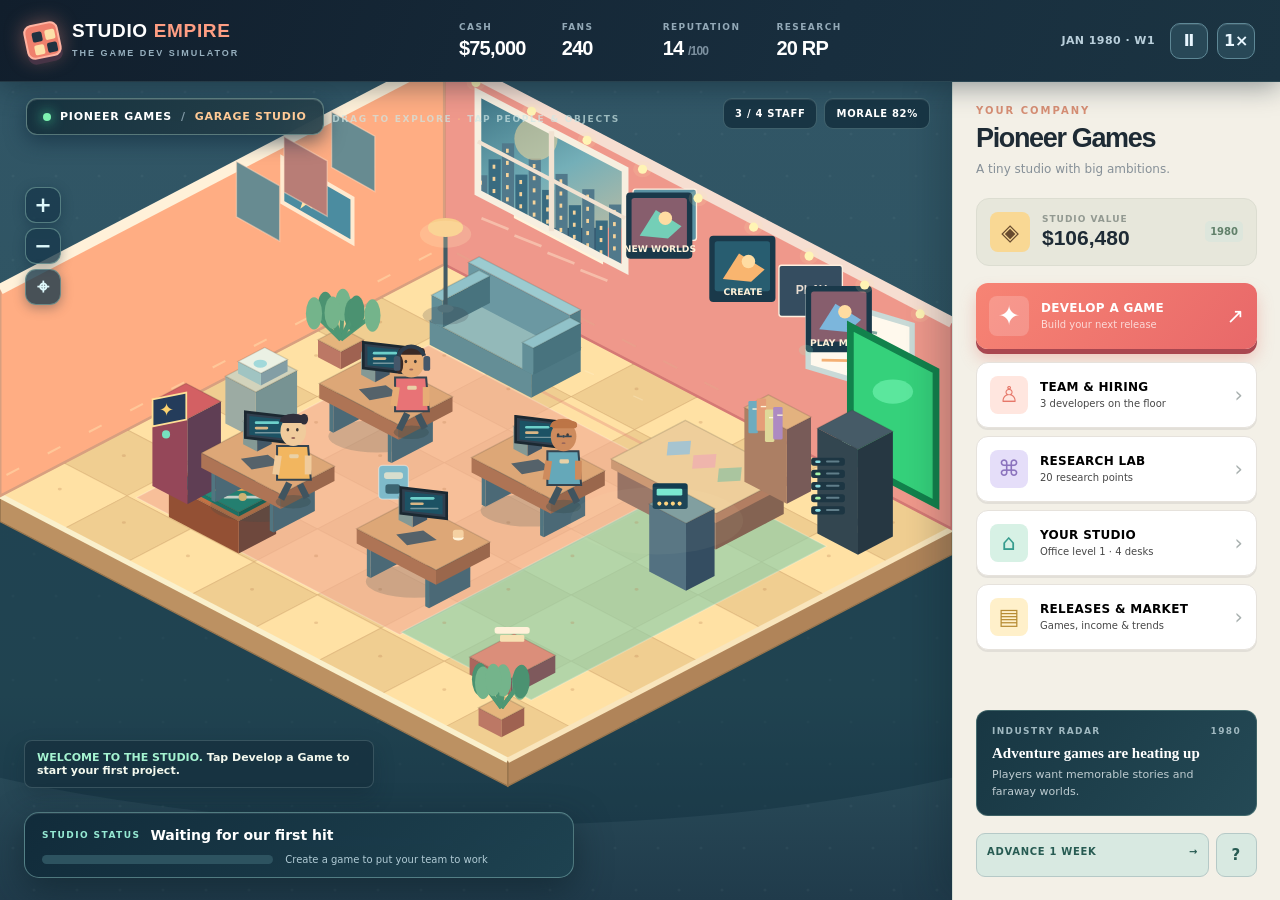
==== index.html @ f8f579b8 "feat(ui): launch v0.5 visual theme and studio renderer" ====
<!DOCTYPE html>
<html lang="en">
<head>
<meta charset="utf-8"/><meta name="viewport" content="width=device-width, initial-scale=1, maximum-scale=1, viewport-fit=cover"/>
<meta name="application-name" content="Studio Empire"/><meta name="theme-color" content="#121e29"/>
<title>STUDIO EMPIRE · Studio Simulation v0.5</title>
<link rel="stylesheet" href="app.css"><link rel="stylesheet" href="studio-theme.css">
</head>
<body>
<div id="app">
  <header class="masthead">
    <div class="brand"><span class="logo"><span class="logo-pixel"></span><span class="logo-pixel"></span><span class="logo-pixel"></span><span class="logo-pixel"></span></span><span class="brand-name">STUDIO<span> EMPIRE</span><small>THE GAME DEV SIMULATOR</small></span></div>
    <div class="summary"><div class="summary-cell"><span>CASH</span><strong id="cash">$75,000</strong></div><div class="summary-cell"><span>FANS</span><strong id="fans">240</strong></div><div class="summary-cell hidden-xs"><span>REPUTATION</span><strong id="reputation">14 <i>/100</i></strong></div><div class="summary-cell hidden-md"><span>RESEARCH</span><strong id="rp">20 RP</strong></div></div>
    <div class="time-controls"><span id="clock">JAN 1980 · W1</span><button id="pause" title="Pause / Resume">Ⅱ</button><button id="speed" title="Simulation speed">1×</button></div>
  </header>
  <main class="game-wrap">
    <section id="game-stage" aria-label="Interactive isometric game studio"><img id="office-poster" src="[data-uri]" alt="A furnished isometric game development office with developers at their computers" /><canvas id="scene"></canvas><div id="preview-notice">Game preview visible. This file viewer may disable interactive gameplay. Open the page in a full browser to play.</div>
      <div class="scene-top"><div class="studio-pill"><span class="greenlight"></span><span id="studio-label">PIONEER GAMES</span><span class="separator">/</span><span id="office-label">GARAGE STUDIO</span></div><div class="mini-meta"> <span id="staff-count">3 / 4 STAFF</span> <span id="morale-label">MORALE 82%</span></div></div>
      <div id="hover-bubble" class="hover-bubble" hidden></div>
      <div class="left-actions"><button class="scenebtn" data-zoom="+" title="Zoom in">+</button><button class="scenebtn" data-zoom="-" title="Zoom out">−</button><button class="scenebtn scenic" id="reset-camera" title="Center camera">⌖</button></div>
      <div class="scene-hint" id="scene-hint">DRAG TO EXPLORE <span>·</span> TAP PEOPLE & OBJECTS</div>
      <div class="eventfeed" id="eventfeed"></div>
      <div class="project-ribbon" id="project-ribbon"><div class="ribbon-label">STUDIO STATUS <strong id="ribbon-title">Waiting for our first hit</strong></div><div class="ribbon-bottom"><div class="progressbar"><span id="project-progress"></span></div><span id="project-detail">Create a game to put your team to work</span></div></div>
    </section>
    <aside class="sidebar"><div class="sidehead"><div class="side-eyebrow">YOUR COMPANY</div><h1 id="side-studio">Pioneer Games</h1><p id="side-tagline">A tiny studio with big ambitions.</p></div>
      <div class="office-card"><div class="office-icon">◈</div><div><small>STUDIO VALUE</small><strong id="valuation">$75,000</strong></div><div class="office-growth" id="growth">1980</div></div>
      <div class="side-actions"><button class="primary-cta" data-panel="develop"><span class="btn-icon">✦</span><span><b>DEVELOP A GAME</b><small>Build your next release</small></span><span class="arrow">↗</span></button>
      <button class="secondary-action" data-panel="team"><span class="small-icon pink">♙</span><span><b>TEAM & HIRING</b><small id="team-caption">3 employees working</small></span><span class="arrow">›</span></button>
      <button class="secondary-action" data-panel="research"><span class="small-icon purple">⌘</span><span><b>RESEARCH LAB</b><small id="research-caption">Unlock new technologies</small></span><span class="arrow">›</span></button>
      <button class="secondary-action" data-panel="studio"><span class="small-icon teal">⌂</span><span><b>YOUR STUDIO</b><small id="studio-caption">Expand & manage</small></span><span class="arrow">›</span></button>
      <button class="secondary-action" data-panel="market"><span class="small-icon gold">▤</span><span><b>RELEASES & MARKET</b><small>Games, income & trends</small></span><span class="arrow">›</span></button></div>
      <div class="insight"><small>INDUSTRY RADAR <span id="trend-year">1980</span></small><strong id="trend-name">Adventure games are heating up</strong><p id="trend-desc">Audience interest in the genre is rising this season.</p></div>
      <div class="next-actions"><button id="advance">ADVANCE 1 WEEK <span>→</span></button><button id="help" title="How to play">?</button></div>
    </aside>
  </main>
  <nav class="mobile-nav" aria-label="Game controls"><button data-panel="develop" class="nav-main"><span>✦</span><small>CREATE GAME</small></button><button data-panel="team"><span>♙</span><small>TEAM</small></button><button data-panel="research"><span>⌘</span><small>RESEARCH</small></button><button data-panel="studio"><span>⌂</span><small>STUDIO</small></button><button data-panel="market"><span>▤</span><small>MARKET</small></button></nav>
</div>
<div id="modal-backdrop" class="modal-backdrop" hidden><section class="sheet" role="dialog" aria-modal="true"><header class="sheet-head"><div><span id="modal-eyebrow">STUDIO MANAGEMENT</span><h2 id="modal-title">Overview</h2></div><button id="close-modal" aria-label="Close">×</button></header><div id="modal-body" class="sheet-body"></div></section></div>
<div id="toast-stack" aria-live="polite"></div>
<script src="studio-art.js" defer></script>
<script src="app.js" defer></script>
</body></html>
---- app.css ----
:root{--bg:#101c26;--bg2:#1a2a37;--panel:#f5f1e9;--ink:#1e2b35;--dim:#81909b;--line:#e1dfd9;--mint:#86efbc;--red:#f37069;--yellow:#f9c86e}
*{box-sizing:border-box}html,body{margin:0;min-height:100%;background:var(--bg);font-family:'DM Sans',system-ui,sans-serif;color:#fff}button,input,select{font:inherit}button{cursor:pointer;-webkit-tap-highlight-color:transparent}button:disabled{cursor:not-allowed;opacity:.48}button:focus-visible,input:focus-visible,select:focus-visible{outline:3px solid #65c9ac;outline-offset:2px}#app{display:flex;flex-direction:column;height:100dvh;min-height:540px;overflow:hidden}.masthead{height:82px;flex:none;display:flex;align-items:center;justify-content:space-between;padding:0 25px;gap:25px;background:#172633;border-bottom:1px solid rgba(255,255,255,.075);position:relative;z-index:2}.brand{display:flex;align-items:center;gap:12px;flex:none}.logo{width:35px;height:35px;display:grid;grid-template-columns:repeat(2,10px);grid-template-rows:repeat(2,10px);gap:3px;padding:6px;transform:rotate(-12deg);background:#ef806d;border:2px solid #ffb4a2;box-shadow:4px 4px 0 #442b34;border-radius:8px}.logo-pixel{display:block;background:#213241;border-radius:2px}.logo-pixel:nth-child(2),.logo-pixel:nth-child(3){background:#fde0a9}.brand-name{font:700 19px/1 'Space Grotesk',sans-serif;letter-spacing:.04em;white-space:nowrap}.brand-name>span{color:#ff9e83}.brand-name small{display:block;color:#97b0bf;font:700 9px/1.5 'DM Sans',sans-serif;letter-spacing:.22em;margin-top:7px}.summary{display:flex;align-items:center;gap:36px}.summary-cell{min-width:65px}.summary-cell>span{display:block;font-size:9px;font-weight:800;letter-spacing:.16em;color:#93a9b7;margin-bottom:5px}.summary-cell strong{font:700 20px 'Space Grotesk',sans-serif;letter-spacing:-.04em}.summary-cell strong i{font-size:12px;color:#7d91a0;font-style:normal}.time-controls{display:flex;align-items:center;gap:9px;white-space:nowrap}.time-controls>span{font-weight:800;font-size:11px;color:#b9cfdb;letter-spacing:.04em;margin-right:6px}.time-controls button{width:38px;height:36px;background:#2c4150;color:#e9f7ff;border:1px solid #4b6070;border-radius:10px;font-weight:800}.game-wrap{flex:1;min-height:0;display:flex;position:relative}#game-stage{position:relative;flex:1;min-width:0;overflow:hidden;background:radial-gradient(ellipse at 45% 42%,#507b84 0%,#294b59 50%,#1c3543 100%);touch-action:none;cursor:grab}#game-stage:active{cursor:grabbing}#scene{width:100%;height:100%;display:block;outline:0;position:relative;z-index:0;opacity:0}.scene-top,.left-actions,.eventfeed,.project-ribbon,.hover-bubble,.scene-hint{z-index:3}#office-poster{position:absolute;inset:0;width:100%;height:100%;object-fit:contain;pointer-events:none}#office-poster[hidden]{display:none}#preview-notice{position:absolute;left:14px;right:14px;bottom:119px;z-index:2;text-align:center;border:1px solid #a5cabb85;background:#132d3be5;color:#dfefe9;font-size:11px;line-height:1.5;border-radius:10px;padding:9px 12px}#preview-notice[hidden]{display:none}.scene-top{position:absolute;top:24px;left:26px;right:22px;display:flex;justify-content:space-between;align-items:flex-start;pointer-events:none;gap:12px}.studio-pill{background:#182934ed;border:1px solid #5e7983;box-shadow:0 6px 24px #192f3880;color:#fff;padding:11px 16px;border-radius:9px;font-size:11px;letter-spacing:.07em;font-weight:800;display:flex;align-items:center;gap:9px}.greenlight{width:8px;height:8px;border-radius:100%;background:#7ef3b1;box-shadow:0 0 13px #4dfbad}.separator{color:#8199a6}.studio-pill #office-label{color:#ffca96}.mini-meta{display:flex;gap:7px;flex-wrap:wrap;justify-content:flex-end}.mini-meta span{padding:9px 11px;background:#163040ae;border:1px solid #6b8e925c;border-radius:6px;font-weight:800;font-size:10px;letter-spacing:.07em}.left-actions{position:absolute;left:25px;top:105px;display:grid;gap:5px}.scenebtn{display:grid;place-items:center;width:36px;height:36px;font-size:21px;font-weight:600;color:#def8fb;background:#173748b5;border:1px solid #6d999e87;border-radius:8px}.scene-hint{position:absolute;top:32px;left:50%;transform:translateX(-50%);color:#cde6e5b2;font-size:9px;letter-spacing:.19em;font-weight:800;white-space:nowrap;pointer-events:none}.scene-hint span{color:#f4ad85}.eventfeed{position:absolute;left:24px;bottom:112px;max-width:min(350px,65%);pointer-events:none}.feed-item{font-size:11px;font-weight:700;padding:10px 12px;color:#f4f9ee;background:#183240dd;border:1px solid #66838b69;border-radius:8px;margin-top:6px;box-shadow:0 9px 20px #10212d40;animation:slide-in .3s ease}.feed-item b{color:#a5f3d1}@keyframes slide-in{from{opacity:0;transform:translateY(6px)}to{opacity:1;transform:translateY(0)}}.project-ribbon{position:absolute;left:24px;bottom:22px;min-width:320px;max-width:550px;width:calc(100% - 48px);padding:14px 17px 12px;border-radius:12px;background:#1b3341e8;box-shadow:0 10px 32px #132b375c;border:1px solid #7598a15d;pointer-events:none}.ribbon-label{display:flex;align-items:center;gap:10px;font-size:9px;letter-spacing:.16em;font-weight:900;color:#80b6c5}.ribbon-label strong{font-size:13px;color:#fff;letter-spacing:0}.ribbon-bottom{display:flex;align-items:center;gap:12px;margin-top:11px}.progressbar{width:45%;height:8px;flex:none;border-radius:20px;background:#354d59;overflow:hidden}.progressbar span{display:block;width:0%;height:100%;background:linear-gradient(90deg,#6edab2,#f8d087);border-radius:20px;transition:width .6s}.ribbon-bottom>span{color:#b1cbd5;font-size:10px}.sidebar{background:var(--panel);color:var(--ink);width:328px;flex:none;padding:23px;display:flex;flex-direction:column;gap:17px;overflow:auto;z-index:1;box-shadow:-12px 0 35px #0b1d2440}.side-eyebrow{font-weight:900;font-size:10px;letter-spacing:.2em;color:#d68e74}.sidehead h1{font:700 27px/1.1 'Space Grotesk',sans-serif;letter-spacing:-.05em;margin:8px 0}.sidehead p{font-size:12px;color:#869098;margin:5px 0}.office-card{background:#e7e7db;border:1px solid #dcddd1;border-radius:13px;padding:13px;display:flex;align-items:center;gap:12px}.office-icon{background:#f9d894;color:#684b2f;width:40px;height:40px;display:grid;place-items:center;border-radius:8px;font-size:23px}.office-card small{display:block;font-size:9px;font-weight:900;letter-spacing:.11em;color:#929991}.office-card strong{display:block;font-family:'Space Grotesk',sans-serif;font-size:21px;margin-top:2px}.office-growth{margin-left:auto;background:#dde6dc;border-radius:5px;padding:5px;font-size:10px;font-weight:900;color:#61806a}.side-actions{display:grid;gap:8px}.primary-cta,.secondary-action{width:100%;display:flex;align-items:center;text-align:left;gap:12px;border:0;padding:13px;border-radius:10px}.primary-cta{background:#ef7669;color:#fff;box-shadow:0 5px 0 #bd564f,0 8px 10px #ed736644;margin-bottom:5px}.primary-cta:hover{filter:brightness(1.05)}.btn-icon{background:#ffffff2e;width:40px;height:40px;display:grid;place-items:center;border-radius:8px;font-size:27px}.primary-cta b,.secondary-action b{display:block;letter-spacing:.025em;font-size:12px;font-weight:900}.primary-cta small,.secondary-action small{display:block;font-size:10px;margin-top:4px;opacity:.72}.arrow{margin-left:auto;font-size:21px}.secondary-action{background:#fff;border:1px solid #e6e2dc;box-shadow:0 2px 0 #e2dfd8}.secondary-action:hover{border-color:#96baa9}.small-icon{width:38px;height:38px;display:grid;place-items:center;border-radius:8px;font-size:22px}.small-icon.pink{background:#ffe6df;color:#e6786a}.small-icon.purple{background:#e5def9;color:#8b73bd}.small-icon.teal{background:#d7f1e5;color:#369c8e}.small-icon.gold{background:#fff0ca;color:#b68b32}.secondary-action .arrow{color:#a8b0af}.insight{background:#233845;color:#fff;border-radius:12px;padding:15px;margin-top:auto}.insight small{color:#9fb8c0;display:flex;justify-content:space-between;font-size:9px;font-weight:800;letter-spacing:.15em}.insight strong{font:700 15px/1.3 'Space Grotesk';display:block;margin:8px 0 4px}.insight p{font-size:11px;color:#bdcbd0;margin:0;line-height:1.5}.next-actions{display:flex;gap:7px}.next-actions button{padding:12px 10px;border:1px solid #b5c9c7;border-radius:9px;background:#d8e9e1;color:#275b52;font-size:10px;font-weight:900;letter-spacing:.07em}.next-actions button:first-child{flex:1;display:flex;justify-content:space-between}.next-actions button:last-child{font-size:15px;width:41px}.mobile-nav{display:none}.hover-bubble{position:absolute;padding:8px 10px;background:#152d3ef5;border:1px solid #bbd9d8;border-radius:8px;font-size:10px;white-space:nowrap;pointer-events:none;transform:translate(-50%,-130%);font-weight:800}.modal-backdrop{position:fixed;inset:0;background:#07141b9e;backdrop-filter:blur(5px);z-index:50;display:flex;align-items:center;justify-content:center;padding:20px}.modal-backdrop[hidden]{display:none}.sheet{width:min(760px,100%);max-height:min(88dvh,820px);border-radius:19px;overflow:hidden;display:flex;flex-direction:column;color:var(--ink);background:#faf8f3;box-shadow:0 36px 80px #06141ba6}.sheet-head{padding:21px 27px;display:flex;justify-content:space-between;align-items:center;background:#f0eee8;border-bottom:1px solid #dddcd6}.sheet-head span{color:#cf866c;font-weight:900;letter-spacing:.18em;font-size:10px}.sheet-head h2{font:700 26px 'Space Grotesk',sans-serif;letter-spacing:-.045em;margin:3px 0 0}.sheet-head button{font-size:31px;line-height:1;color:#52636c;background:#ffffff;border:1px solid #d7d5cc;width:39px;height:39px;border-radius:10px}.sheet-body{padding:23px 27px 28px;overflow:auto;min-height:0}.sheet-body h3{font:700 16px 'Space Grotesk',sans-serif;margin:0 0 9px}.sheet-body p{line-height:1.5;font-size:13px;color:#6d7b7f}.form-row{display:grid;grid-template-columns:repeat(2,minmax(0,1fr));gap:13px;margin-bottom:13px}.form-field{display:flex;flex-direction:column;gap:7px;min-width:0}.form-field label,.field-label{font-size:10px;font-weight:900;letter-spacing:.08em;color:#6a7478}.form-field input,.form-field select{height:42px;border:1px solid #d8dad4;background:#fff;border-radius:8px;color:#253e4c;padding:8px 10px;width:100%;outline-offset:1px}.form-field input[type=range]{padding:0;height:15px;accent-color:#de8170}.subtext{font-size:10px;color:#8c9999}.info-strip{background:#eaf3e9;border:1px solid #d4e5d5;border-radius:9px;padding:13px;margin:16px 0;font-size:12px;color:#526f61;line-height:1.6}.info-strip.warning{background:#fff0dc;border-color:#f6d9ad;color:#8c6a3e}.panel-actions{display:flex;gap:9px;flex-wrap:wrap;justify-content:flex-end;margin-top:18px}.btn{background:#e7ece7;border:1px solid #c9d7d0;color:#294b4a;border-radius:9px;padding:11px 14px;font-weight:900;font-size:11px;letter-spacing:.035em}.btn.primary{background:#e9786b;color:white;border-color:#d4695d}.btn.dark{background:#233d4c;color:white;border-color:#233d4c}.btn.outline{background:transparent;border:1px solid #afc5bc;color:#365b55}.btn.wide{width:100%}.gridcards{display:grid;grid-template-columns:repeat(2,minmax(0,1fr));gap:10px}.featurecard{padding:14px;background:#fff;border:1px solid #e2e4db;border-radius:11px;display:flex;justify-content:space-between;gap:10px;min-width:0}.featurecard b{display:block;font-size:13px}.featurecard p{font-size:11px;margin:3px 0 0}.featurecard .tag{display:inline-block;margin-top:9px;font-size:10px;font-weight:900;color:#5e9884}.featurecard button{height:36px;align-self:center}.section-divider{border:0;border-top:1px solid #dddeda;margin:21px 0}.stats-row{display:grid;grid-template-columns:repeat(3,1fr);gap:8px;margin-bottom:17px}.statblock{border:1px solid #dfdfd7;background:#fff;border-radius:10px;padding:12px}.statblock small{font-size:9px;letter-spacing:.1em;color:#7d898e;font-weight:900;display:block}.statblock strong{font:700 19px 'Space Grotesk';margin-top:5px;display:block}.stack{display:grid;gap:10px}.list-item{display:flex;align-items:center;justify-content:space-between;gap:12px;padding:13px;background:#fff;border:1px solid #e2e4dd;border-radius:9px}.list-item b{font-size:12px;display:block}.list-item p{margin:4px 0 0;font-size:11px}.list-item .btn{flex:none}.score{background:#e4f2dc;color:#477653;padding:8px;border-radius:7px;font:800 16px 'Space Grotesk'}.game-chip{display:inline-block;font-size:10px;padding:5px 7px;border-radius:4px;background:#e8eeeb;color:#54786d;font-weight:900}.range-row{display:grid;grid-template-columns:100px 1fr 39px;align-items:center;gap:12px;margin:8px 0}.range-row label{font-size:11px;font-weight:800}.range-row output{font-size:11px;font-weight:800;text-align:right}.range-row input{accent-color:#ee7e6c}.history{display:grid;gap:8px}.history-item{display:flex;align-items:flex-start;gap:10px;font-size:11px;color:#586e78;border-bottom:1px solid #e1e2dc;padding-bottom:9px}.history-item span{font-weight:900;color:#cc876f;white-space:nowrap}.modal-footer{position:sticky;bottom:-28px;background:linear-gradient(#faf8f390,#faf8f3 32%);padding-top:10px}.tagline{font-size:12px;color:#879392}.employee-avatar{width:36px;height:36px;flex:none;border-radius:50%;border:3px solid #dbe3db;display:grid;place-items:center;font-size:15px;font-weight:900;color:#fff}.toast{background:#203b49;color:white;border:1px solid #8bbdb1;padding:12px 17px;border-radius:9px;box-shadow:0 10px 40px #0007;font-size:12px;font-weight:700;max-width:320px;animation:slide-in .25s ease}#toast-stack{position:fixed;bottom:20px;left:20px;display:grid;gap:8px;z-index:90;pointer-events:none}
@media(max-width:1250px){.summary{gap:16px}.sidebar{width:302px;padding:18px}.scene-hint{display:none}}@media(max-width:1050px){.masthead{gap:12px;padding:0 14px}.brand-name{font-size:16px}.summary-cell strong{font-size:16px}.sidebar{width:275px}.hidden-md{display:none}.scene-top{left:15px;top:15px}.left-actions{top:70px;left:16px}}@media(max-width:760px){#app{min-height:0}.masthead{height:65px;padding:0 10px;gap:5px}.brand{gap:7px}.brand-name{font-size:13px}.brand-name>span{display:block}.brand-name small{display:none}.logo{transform:scale(.79) rotate(-10deg);margin-left:-3px;margin-right:-3px}.summary{margin-left:auto;gap:10px}.summary-cell>span{font-size:8px;margin-bottom:2px}.summary-cell strong{font-size:13px}.hidden-xs{display:none}.time-controls{gap:4px}.time-controls>span{position:absolute;top:67px;right:9px;z-index:6;padding:8px;background:#16313ecb;border-radius:5px;font-size:10px;margin:0}.time-controls button{width:31px;height:32px;font-size:11px}.game-wrap{flex:1;min-height:0}.sidebar{display:none}.mobile-nav{display:grid;grid-template-columns:1.3fr repeat(4,1fr);height:calc(74px + env(safe-area-inset-bottom));padding-bottom:env(safe-area-inset-bottom);width:100%;background:#f8f4ea;flex:none;border-top:2px solid #c7dcd0;box-shadow:0 -7px 20px #112d3580;z-index:10}.mobile-nav button{background:none;border:0;color:#5c6a6f;display:flex;flex-direction:column;align-items:center;justify-content:center;gap:4px;min-width:0;padding:6px 1px}.mobile-nav button>span{font-size:24px;line-height:1}.mobile-nav button small{font-size:8px;font-weight:900;white-space:nowrap;letter-spacing:.01em}.mobile-nav button.nav-main{background:#ec786d;color:white;border-right:2px solid #ce6860}.scene-top{top:13px;left:10px;right:10px;align-items:flex-start}.studio-pill{font-size:9px;gap:4px;padding:9px 9px;flex-wrap:wrap;max-width:calc(100% - 120px)}.mini-meta{margin-top:40px;position:absolute;right:0;top:0;flex-direction:column;align-items:flex-end}.mini-meta span{padding:6px 8px;font-size:9px}.left-actions{top:82px;left:10px}.scenebtn{width:32px;height:32px;font-size:19px}.project-ribbon{left:10px;bottom:10px;width:calc(100% - 20px);min-width:0;padding:12px}.ribbon-label{font-size:8px;gap:7px}.ribbon-label strong{font-size:11px}.ribbon-bottom>span{font-size:9px}.eventfeed{bottom:98px;left:10px;max-width:calc(100% - 20px)}.feed-item{font-size:10px}.sheet{max-height:calc(93dvh - env(safe-area-inset-bottom));width:100%;border-radius:18px 18px 0 0}.modal-backdrop{padding:0;align-items:flex-end}.sheet-head{padding:16px}.sheet-head h2{font-size:22px}.sheet-body{padding:15px 16px calc(20px + env(safe-area-inset-bottom))}.gridcards{grid-template-columns:1fr}.form-row{gap:10px}.stats-row{grid-template-columns:repeat(3,1fr)}.statblock{padding:10px 8px}.statblock strong{font-size:16px}#toast-stack{left:10px;bottom:85px}}@media(max-width:355px){.summary{gap:7px}.brand-name{font-size:11px}.logo{transform:scale(.68)}.summary-cell strong{font-size:11px}.mobile-nav button small{font-size:7px}.form-row{grid-template-columns:1fr}.mini-meta{display:none}}
/* v0.4 extension: touch targets and richer management sheets */
.game-management{display:flex;flex-wrap:wrap;gap:6px;margin-top:10px}
.game-management .btn{font-size:11px;padding:9px 10px;min-height:36px}
.finance-bars{display:flex;flex-direction:column;gap:12px;margin:12px 0 22px}
.bar-row{display:grid;grid-template-columns:72px minmax(0,1fr) 94px;align-items:center;gap:9px;font-size:11px}
.bar-row strong{text-align:right;font-size:11px}
.bar-track{height:30px;display:flex;flex-direction:column;gap:3px;justify-content:center}
.bar-track i{display:block;height:10px;border-radius:3px;min-width:2px}
@media(max-width:480px){.game-management .btn{flex:1 1 43%;white-space:normal}.bar-row{grid-template-columns:52px minmax(0,1fr) 77px;gap:5px;font-size:10px}.bar-row strong{font-size:10px}.scene-top{pointer-events:none}.scene-top .studio-pill{max-width:68vw;overflow:hidden;text-overflow:ellipsis}}
---- studio-theme.css ----
/* Studio Empire / v0.5 Art Direction — original visuals, no external assets */
:root{--bg:#101b29;--bg2:#13283b;--panel:#f6f2e9;--mint:#8ef0bd;--red:#ff8779}
.masthead{background:linear-gradient(110deg,#111e2c 0%,#182e3e 65%,#1b3442 100%);border-bottom:1px solid #6c9d9d36;box-shadow:0 4px 26px #091b2770;isolation:isolate}
.brand-name{letter-spacing:.035em}.logo{box-shadow:0 5px 0 #473446,0 0 20px #f9918170}
.summary-cell strong{font-variant-numeric:tabular-nums}.time-controls button{background:#284857;border-color:#5e8896;box-shadow:inset 0 1px 0 #ffffff1a;transition:transform .18s,background .18s}.time-controls button:active,.scenebtn:active{transform:scale(.92)}
#game-stage{background:radial-gradient(circle at 50% 40%,#527886 0,#2d5162 42%,#142b3e 100%)}
.scene-top{top:16px}.studio-pill{border:1px solid #9fc7bb75;background:linear-gradient(130deg,#142f3bea,#253f49e8);border-radius:11px;box-shadow:0 6px 20px #122c40a8,inset 0 1px #ffffff25;backdrop-filter:blur(12px)}
.mini-meta span{background:#132e3dcf;border:1px solid #80a8ae61;border-radius:9px;box-shadow:inset 0 1px #ffffff16}
.scenebtn{background:#183a4cca;border-color:#89b8ae87;border-radius:11px;box-shadow:0 3px 12px #0b253958}
.project-ribbon{background:linear-gradient(135deg,#102a39ee,#1e4351ed);border:1px solid #81b6b48c;border-radius:15px;box-shadow:0 12px 34px #10232da1,inset 0 1px #ffffff16;backdrop-filter:blur(10px)}
.ribbon-label{color:#96ead4}.ribbon-label strong{font-size:14px}.progressbar{height:9px;background:#2d5360}.progressbar span{background:linear-gradient(90deg,#79e6c6,#b5f3b4,#f5c878)}
.sidebar{background:#f3f0e7;border-left:1px solid #d5ded4}.primary-cta{background:linear-gradient(130deg,#f78474,#e86869);box-shadow:0 5px 0 #a94750,0 10px 16px #e3726859;border-radius:12px}.secondary-action{border-radius:12px;transition:transform .16s,border-color .16s}.secondary-action:hover{transform:translateX(-2px)}
.insight{background:linear-gradient(125deg,#183743,#244955);border:1px solid #a2d3be44}
.modal-backdrop{backdrop-filter:blur(12px)}.sheet{background:#f8f6f0;box-shadow:0 25px 90px #07121dbb;border:1px solid #fffbf64f}.sheet-head{background:#f1eee7}.sheet-body{scrollbar-color:#9cbdb8 transparent}
.featurecard,.list-item,.statblock{border-color:#dde7df;box-shadow:0 2px 9px #28423e0a}.featurecard:hover{border-color:#83c8ad}.btn.primary{background:#e77669;border-color:#d05f58}.btn.dark{background:#204151;border-color:#204151}
@media(max-width:760px){.masthead{height:66px}.scene-top{top:13px}.mobile-nav{background:linear-gradient(180deg,#172d3c,#142333);border-top:1px solid #7eb9ac60;box-shadow:0 -6px 24px #091d2ba0}.mobile-nav button{color:#c6dcde}.mobile-nav button>span{font-size:23px}.mobile-nav button.nav-main{background:linear-gradient(180deg,#fb8e7c,#e96f70);border-right:1px solid #ffa599;color:white}.mobile-nav button:not(.nav-main):active{background:#284657}.mobile-nav button small{font-size:8px;letter-spacing:.05em}.project-ribbon{bottom:13px;padding:12px 13px}.scene-top .studio-pill{padding:9px 11px}.mini-meta{margin-top:43px}.eventfeed{bottom:102px}}
@media(max-width:355px){.mobile-nav button small{font-size:7px}.project-ribbon .ribbon-label strong{font-size:11px}}
@media(prefers-reduced-motion:reduce){.primary-cta,.secondary-action,.scenebtn,.time-controls button{transition:none}}
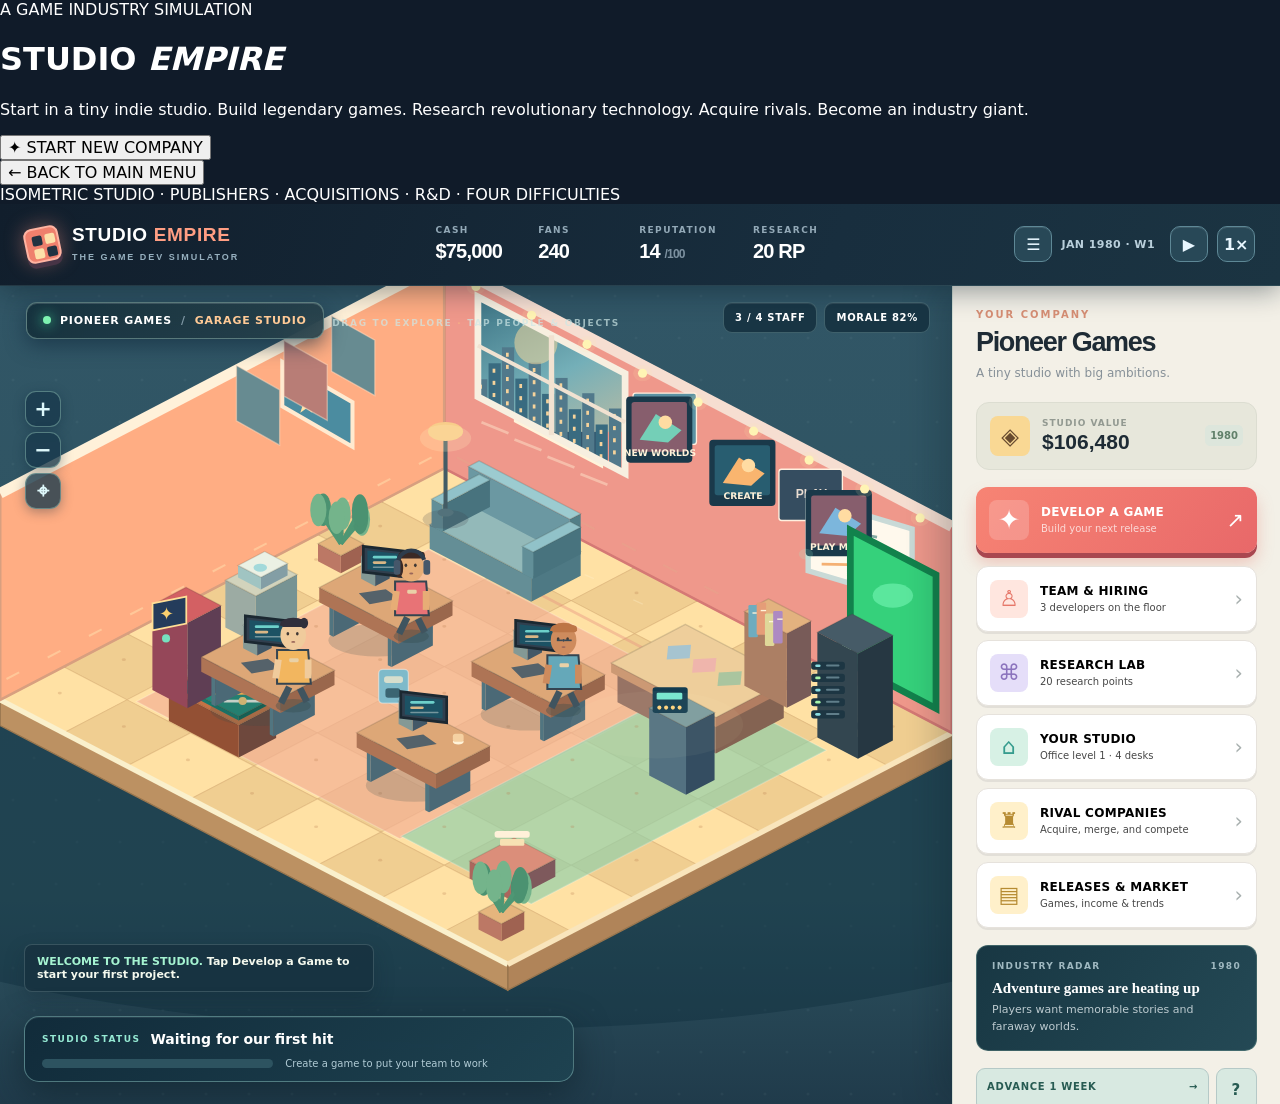
==== commit 087b3c13: "Studio Empire v0.6: career setup, tech tree, rival company economy" ====
--- a/index.html
+++ b/index.html
@@ -3,15 +3,16 @@
 <head>
 <meta charset="utf-8"/><meta name="viewport" content="width=device-width, initial-scale=1, maximum-scale=1, viewport-fit=cover"/>
 <meta name="application-name" content="Studio Empire"/><meta name="theme-color" content="#121e29"/>
-<title>STUDIO EMPIRE · Studio Simulation v0.5</title>
-<link rel="stylesheet" href="app.css"><link rel="stylesheet" href="studio-theme.css">
+<title>STUDIO EMPIRE · Studio Simulation v0.6</title>
+<link rel="stylesheet" href="app.css"><link rel="stylesheet" href="studio-theme.css"><link rel="stylesheet" href="empire-ui.css">
 </head>
 <body>
+<div id="career-menu" class="career-menu"><div class="menu-sky"><div class="menu-orbit"></div><div class="menu-tower one"></div><div class="menu-tower two"></div><div class="menu-tower three"></div></div><div class="menu-shell"><span class="menu-overline">A GAME INDUSTRY SIMULATION</span><h1>STUDIO <em>EMPIRE</em></h1><p>Start in a tiny indie studio. Build legendary games. Research revolutionary technology. Acquire rivals. Become an industry giant.</p><div id="career-entry" class="menu-actions"><button id="career-continue" class="menu-primary">▶ CONTINUE CAREER</button><button id="career-new" class="menu-secondary">✦ START NEW COMPANY</button></div><div id="career-menu-content" hidden></div><button id="career-back" class="menu-back">← BACK TO MAIN MENU</button><div class="menu-foot">ISOMETRIC STUDIO · PUBLISHERS · ACQUISITIONS · R&D · FOUR DIFFICULTIES</div></div></div>
 <div id="app">
   <header class="masthead">
     <div class="brand"><span class="logo"><span class="logo-pixel"></span><span class="logo-pixel"></span><span class="logo-pixel"></span><span class="logo-pixel"></span></span><span class="brand-name">STUDIO<span> EMPIRE</span><small>THE GAME DEV SIMULATOR</small></span></div>
     <div class="summary"><div class="summary-cell"><span>CASH</span><strong id="cash">$75,000</strong></div><div class="summary-cell"><span>FANS</span><strong id="fans">240</strong></div><div class="summary-cell hidden-xs"><span>REPUTATION</span><strong id="reputation">14 <i>/100</i></strong></div><div class="summary-cell hidden-md"><span>RESEARCH</span><strong id="rp">20 RP</strong></div></div>
-    <div class="time-controls"><span id="clock">JAN 1980 · W1</span><button id="pause" title="Pause / Resume">Ⅱ</button><button id="speed" title="Simulation speed">1×</button></div>
+    <div class="time-controls"><button id="show-main-menu" title="Main menu" aria-label="Main menu">☰</button><span id="clock">JAN 1980 · W1</span><button id="pause" title="Pause / Resume">Ⅱ</button><button id="speed" title="Simulation speed">1×</button></div>
   </header>
   <main class="game-wrap">
     <section id="game-stage" aria-label="Interactive isometric game studio"><img id="office-poster" src="[data-uri]" alt="A furnished isometric game development office with developers at their computers" /><canvas id="scene"></canvas><div id="preview-notice">Game preview visible. This file viewer may disable interactive gameplay. Open the page in a full browser to play.</div>
@@ -28,15 +29,16 @@
       <button class="secondary-action" data-panel="team"><span class="small-icon pink">♙</span><span><b>TEAM & HIRING</b><small id="team-caption">3 employees working</small></span><span class="arrow">›</span></button>
       <button class="secondary-action" data-panel="research"><span class="small-icon purple">⌘</span><span><b>RESEARCH LAB</b><small id="research-caption">Unlock new technologies</small></span><span class="arrow">›</span></button>
       <button class="secondary-action" data-panel="studio"><span class="small-icon teal">⌂</span><span><b>YOUR STUDIO</b><small id="studio-caption">Expand & manage</small></span><span class="arrow">›</span></button>
+      <button class="secondary-action" data-panel="rivals"><span class="small-icon gold">♜</span><span><b>RIVAL COMPANIES</b><small>Acquire, merge, and compete</small></span><span class="arrow">›</span></button>
       <button class="secondary-action" data-panel="market"><span class="small-icon gold">▤</span><span><b>RELEASES & MARKET</b><small>Games, income & trends</small></span><span class="arrow">›</span></button></div>
       <div class="insight"><small>INDUSTRY RADAR <span id="trend-year">1980</span></small><strong id="trend-name">Adventure games are heating up</strong><p id="trend-desc">Audience interest in the genre is rising this season.</p></div>
       <div class="next-actions"><button id="advance">ADVANCE 1 WEEK <span>→</span></button><button id="help" title="How to play">?</button></div>
     </aside>
   </main>
-  <nav class="mobile-nav" aria-label="Game controls"><button data-panel="develop" class="nav-main"><span>✦</span><small>CREATE GAME</small></button><button data-panel="team"><span>♙</span><small>TEAM</small></button><button data-panel="research"><span>⌘</span><small>RESEARCH</small></button><button data-panel="studio"><span>⌂</span><small>STUDIO</small></button><button data-panel="market"><span>▤</span><small>MARKET</small></button></nav>
+  <nav class="mobile-nav" aria-label="Game controls"><button data-panel="develop" class="nav-main"><span>✦</span><small>CREATE GAME</small></button><button data-panel="team"><span>♙</span><small>TEAM</small></button><button data-panel="research"><span>⌘</span><small>RESEARCH</small></button><button data-panel="studio"><span>⌂</span><small>STUDIO</small></button><button data-panel="rivals"><span>♜</span><small>RIVALS</small></button><button data-panel="market"><span>▤</span><small>MARKET</small></button></nav>
 </div>
 <div id="modal-backdrop" class="modal-backdrop" hidden><section class="sheet" role="dialog" aria-modal="true"><header class="sheet-head"><div><span id="modal-eyebrow">STUDIO MANAGEMENT</span><h2 id="modal-title">Overview</h2></div><button id="close-modal" aria-label="Close">×</button></header><div id="modal-body" class="sheet-body"></div></section></div>
 <div id="toast-stack" aria-live="polite"></div>
-<script src="studio-art.js" defer></script>
+<script src="studio-art.js" defer></script><script src="studio-world.js" defer></script>
 <script src="app.js" defer></script>
 </body></html>
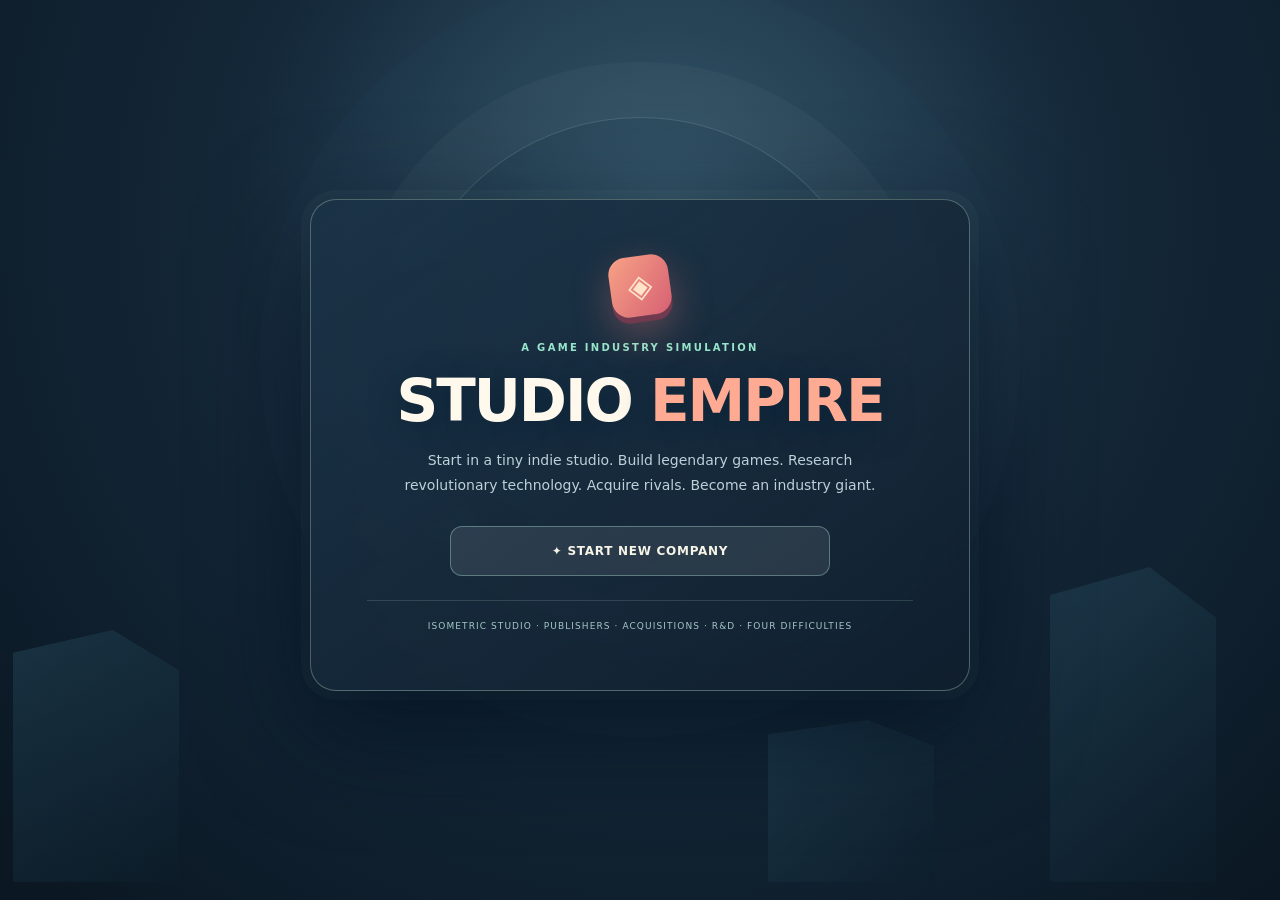
==== commit ea57817b: "Studio Empire v0.7: replace flat office with immersive illustrated interactive studio" ====
--- a/index.html
+++ b/index.html
@@ -4,7 +4,117 @@
 <meta charset="utf-8"/><meta name="viewport" content="width=device-width, initial-scale=1, maximum-scale=1, viewport-fit=cover"/>
 <meta name="application-name" content="Studio Empire"/><meta name="theme-color" content="#121e29"/>
 <title>STUDIO EMPIRE · Studio Simulation v0.6</title>
-<link rel="stylesheet" href="app.css"><link rel="stylesheet" href="studio-theme.css"><link rel="stylesheet" href="empire-ui.css">
+<style>
+:root{--bg:#101c26;--bg2:#1a2a37;--panel:#f5f1e9;--ink:#1e2b35;--dim:#81909b;--line:#e1dfd9;--mint:#86efbc;--red:#f37069;--yellow:#f9c86e}
+*{box-sizing:border-box}html,body{margin:0;min-height:100%;background:var(--bg);font-family:'DM Sans',system-ui,sans-serif;color:#fff}button,input,select{font:inherit}button{cursor:pointer;-webkit-tap-highlight-color:transparent}button:disabled{cursor:not-allowed;opacity:.48}button:focus-visible,input:focus-visible,select:focus-visible{outline:3px solid #65c9ac;outline-offset:2px}#app{display:flex;flex-direction:column;height:100dvh;min-height:540px;overflow:hidden}.masthead{height:82px;flex:none;display:flex;align-items:center;justify-content:space-between;padding:0 25px;gap:25px;background:#172633;border-bottom:1px solid rgba(255,255,255,.075);position:relative;z-index:2}.brand{display:flex;align-items:center;gap:12px;flex:none}.logo{width:35px;height:35px;display:grid;grid-template-columns:repeat(2,10px);grid-template-rows:repeat(2,10px);gap:3px;padding:6px;transform:rotate(-12deg);background:#ef806d;border:2px solid #ffb4a2;box-shadow:4px 4px 0 #442b34;border-radius:8px}.logo-pixel{display:block;background:#213241;border-radius:2px}.logo-pixel:nth-child(2),.logo-pixel:nth-child(3){background:#fde0a9}.brand-name{font:700 19px/1 'Space Grotesk',sans-serif;letter-spacing:.04em;white-space:nowrap}.brand-name>span{color:#ff9e83}.brand-name small{display:block;color:#97b0bf;font:700 9px/1.5 'DM Sans',sans-serif;letter-spacing:.22em;margin-top:7px}.summary{display:flex;align-items:center;gap:36px}.summary-cell{min-width:65px}.summary-cell>span{display:block;font-size:9px;font-weight:800;letter-spacing:.16em;color:#93a9b7;margin-bottom:5px}.summary-cell strong{font:700 20px 'Space Grotesk',sans-serif;letter-spacing:-.04em}.summary-cell strong i{font-size:12px;color:#7d91a0;font-style:normal}.time-controls{display:flex;align-items:center;gap:9px;white-space:nowrap}.time-controls>span{font-weight:800;font-size:11px;color:#b9cfdb;letter-spacing:.04em;margin-right:6px}.time-controls button{width:38px;height:36px;background:#2c4150;color:#e9f7ff;border:1px solid #4b6070;border-radius:10px;font-weight:800}.game-wrap{flex:1;min-height:0;display:flex;position:relative}#game-stage{position:relative;flex:1;min-width:0;overflow:hidden;background:radial-gradient(ellipse at 45% 42%,#507b84 0%,#294b59 50%,#1c3543 100%);touch-action:none;cursor:grab}#game-stage:active{cursor:grabbing}#scene{width:100%;height:100%;display:block;outline:0;position:relative;z-index:0;opacity:0}.scene-top,.left-actions,.eventfeed,.project-ribbon,.hover-bubble,.scene-hint{z-index:3}#office-poster{position:absolute;inset:0;width:100%;height:100%;object-fit:contain;pointer-events:none}#office-poster[hidden]{display:none}#preview-notice{position:absolute;left:14px;right:14px;bottom:119px;z-index:2;text-align:center;border:1px solid #a5cabb85;background:#132d3be5;color:#dfefe9;font-size:11px;line-height:1.5;border-radius:10px;padding:9px 12px}#preview-notice[hidden]{display:none}.scene-top{position:absolute;top:24px;left:26px;right:22px;display:flex;justify-content:space-between;align-items:flex-start;pointer-events:none;gap:12px}.studio-pill{background:#182934ed;border:1px solid #5e7983;box-shadow:0 6px 24px #192f3880;color:#fff;padding:11px 16px;border-radius:9px;font-size:11px;letter-spacing:.07em;font-weight:800;display:flex;align-items:center;gap:9px}.greenlight{width:8px;height:8px;border-radius:100%;background:#7ef3b1;box-shadow:0 0 13px #4dfbad}.separator{color:#8199a6}.studio-pill #office-label{color:#ffca96}.mini-meta{display:flex;gap:7px;flex-wrap:wrap;justify-content:flex-end}.mini-meta span{padding:9px 11px;background:#163040ae;border:1px solid #6b8e925c;border-radius:6px;font-weight:800;font-size:10px;letter-spacing:.07em}.left-actions{position:absolute;left:25px;top:105px;display:grid;gap:5px}.scenebtn{display:grid;place-items:center;width:36px;height:36px;font-size:21px;font-weight:600;color:#def8fb;background:#173748b5;border:1px solid #6d999e87;border-radius:8px}.scene-hint{position:absolute;top:32px;left:50%;transform:translateX(-50%);color:#cde6e5b2;font-size:9px;letter-spacing:.19em;font-weight:800;white-space:nowrap;pointer-events:none}.scene-hint span{color:#f4ad85}.eventfeed{position:absolute;left:24px;bottom:112px;max-width:min(350px,65%);pointer-events:none}.feed-item{font-size:11px;font-weight:700;padding:10px 12px;color:#f4f9ee;background:#183240dd;border:1px solid #66838b69;border-radius:8px;margin-top:6px;box-shadow:0 9px 20px #10212d40;animation:slide-in .3s ease}.feed-item b{color:#a5f3d1}@keyframes slide-in{from{opacity:0;transform:translateY(6px)}to{opacity:1;transform:translateY(0)}}.project-ribbon{position:absolute;left:24px;bottom:22px;min-width:320px;max-width:550px;width:calc(100% - 48px);padding:14px 17px 12px;border-radius:12px;background:#1b3341e8;box-shadow:0 10px 32px #132b375c;border:1px solid #7598a15d;pointer-events:none}.ribbon-label{display:flex;align-items:center;gap:10px;font-size:9px;letter-spacing:.16em;font-weight:900;color:#80b6c5}.ribbon-label strong{font-size:13px;color:#fff;letter-spacing:0}.ribbon-bottom{display:flex;align-items:center;gap:12px;margin-top:11px}.progressbar{width:45%;height:8px;flex:none;border-radius:20px;background:#354d59;overflow:hidden}.progressbar span{display:block;width:0%;height:100%;background:linear-gradient(90deg,#6edab2,#f8d087);border-radius:20px;transition:width .6s}.ribbon-bottom>span{color:#b1cbd5;font-size:10px}.sidebar{background:var(--panel);color:var(--ink);width:328px;flex:none;padding:23px;display:flex;flex-direction:column;gap:17px;overflow:auto;z-index:1;box-shadow:-12px 0 35px #0b1d2440}.side-eyebrow{font-weight:900;font-size:10px;letter-spacing:.2em;color:#d68e74}.sidehead h1{font:700 27px/1.1 'Space Grotesk',sans-serif;letter-spacing:-.05em;margin:8px 0}.sidehead p{font-size:12px;color:#869098;margin:5px 0}.office-card{background:#e7e7db;border:1px solid #dcddd1;border-radius:13px;padding:13px;display:flex;align-items:center;gap:12px}.office-icon{background:#f9d894;color:#684b2f;width:40px;height:40px;display:grid;place-items:center;border-radius:8px;font-size:23px}.office-card small{display:block;font-size:9px;font-weight:900;letter-spacing:.11em;color:#929991}.office-card strong{display:block;font-family:'Space Grotesk',sans-serif;font-size:21px;margin-top:2px}.office-growth{margin-left:auto;background:#dde6dc;border-radius:5px;padding:5px;font-size:10px;font-weight:900;color:#61806a}.side-actions{display:grid;gap:8px}.primary-cta,.secondary-action{width:100%;display:flex;align-items:center;text-align:left;gap:12px;border:0;padding:13px;border-radius:10px}.primary-cta{background:#ef7669;color:#fff;box-shadow:0 5px 0 #bd564f,0 8px 10px #ed736644;margin-bottom:5px}.primary-cta:hover{filter:brightness(1.05)}.btn-icon{background:#ffffff2e;width:40px;height:40px;display:grid;place-items:center;border-radius:8px;font-size:27px}.primary-cta b,.secondary-action b{display:block;letter-spacing:.025em;font-size:12px;font-weight:900}.primary-cta small,.secondary-action small{display:block;font-size:10px;margin-top:4px;opacity:.72}.arrow{margin-left:auto;font-size:21px}.secondary-action{background:#fff;border:1px solid #e6e2dc;box-shadow:0 2px 0 #e2dfd8}.secondary-action:hover{border-color:#96baa9}.small-icon{width:38px;height:38px;display:grid;place-items:center;border-radius:8px;font-size:22px}.small-icon.pink{background:#ffe6df;color:#e6786a}.small-icon.purple{background:#e5def9;color:#8b73bd}.small-icon.teal{background:#d7f1e5;color:#369c8e}.small-icon.gold{background:#fff0ca;color:#b68b32}.secondary-action .arrow{color:#a8b0af}.insight{background:#233845;color:#fff;border-radius:12px;padding:15px;margin-top:auto}.insight small{color:#9fb8c0;display:flex;justify-content:space-between;font-size:9px;font-weight:800;letter-spacing:.15em}.insight strong{font:700 15px/1.3 'Space Grotesk';display:block;margin:8px 0 4px}.insight p{font-size:11px;color:#bdcbd0;margin:0;line-height:1.5}.next-actions{display:flex;gap:7px}.next-actions button{padding:12px 10px;border:1px solid #b5c9c7;border-radius:9px;background:#d8e9e1;color:#275b52;font-size:10px;font-weight:900;letter-spacing:.07em}.next-actions button:first-child{flex:1;display:flex;justify-content:space-between}.next-actions button:last-child{font-size:15px;width:41px}.mobile-nav{display:none}.hover-bubble{position:absolute;padding:8px 10px;background:#152d3ef5;border:1px solid #bbd9d8;border-radius:8px;font-size:10px;white-space:nowrap;pointer-events:none;transform:translate(-50%,-130%);font-weight:800}.modal-backdrop{position:fixed;inset:0;background:#07141b9e;backdrop-filter:blur(5px);z-index:50;display:flex;align-items:center;justify-content:center;padding:20px}.modal-backdrop[hidden]{display:none}.sheet{width:min(760px,100%);max-height:min(88dvh,820px);border-radius:19px;overflow:hidden;display:flex;flex-direction:column;color:var(--ink);background:#faf8f3;box-shadow:0 36px 80px #06141ba6}.sheet-head{padding:21px 27px;display:flex;justify-content:space-between;align-items:center;background:#f0eee8;border-bottom:1px solid #dddcd6}.sheet-head span{color:#cf866c;font-weight:900;letter-spacing:.18em;font-size:10px}.sheet-head h2{font:700 26px 'Space Grotesk',sans-serif;letter-spacing:-.045em;margin:3px 0 0}.sheet-head button{font-size:31px;line-height:1;color:#52636c;background:#ffffff;border:1px solid #d7d5cc;width:39px;height:39px;border-radius:10px}.sheet-body{padding:23px 27px 28px;overflow:auto;min-height:0}.sheet-body h3{font:700 16px 'Space Grotesk',sans-serif;margin:0 0 9px}.sheet-body p{line-height:1.5;font-size:13px;color:#6d7b7f}.form-row{display:grid;grid-template-columns:repeat(2,minmax(0,1fr));gap:13px;margin-bottom:13px}.form-field{display:flex;flex-direction:column;gap:7px;min-width:0}.form-field label,.field-label{font-size:10px;font-weight:900;letter-spacing:.08em;color:#6a7478}.form-field input,.form-field select{height:42px;border:1px solid #d8dad4;background:#fff;border-radius:8px;color:#253e4c;padding:8px 10px;width:100%;outline-offset:1px}.form-field input[type=range]{padding:0;height:15px;accent-color:#de8170}.subtext{font-size:10px;color:#8c9999}.info-strip{background:#eaf3e9;border:1px solid #d4e5d5;border-radius:9px;padding:13px;margin:16px 0;font-size:12px;color:#526f61;line-height:1.6}.info-strip.warning{background:#fff0dc;border-color:#f6d9ad;color:#8c6a3e}.panel-actions{display:flex;gap:9px;flex-wrap:wrap;justify-content:flex-end;margin-top:18px}.btn{background:#e7ece7;border:1px solid #c9d7d0;color:#294b4a;border-radius:9px;padding:11px 14px;font-weight:900;font-size:11px;letter-spacing:.035em}.btn.primary{background:#e9786b;color:white;border-color:#d4695d}.btn.dark{background:#233d4c;color:white;border-color:#233d4c}.btn.outline{background:transparent;border:1px solid #afc5bc;color:#365b55}.btn.wide{width:100%}.gridcards{display:grid;grid-template-columns:repeat(2,minmax(0,1fr));gap:10px}.featurecard{padding:14px;background:#fff;border:1px solid #e2e4db;border-radius:11px;display:flex;justify-content:space-between;gap:10px;min-width:0}.featurecard b{display:block;font-size:13px}.featurecard p{font-size:11px;margin:3px 0 0}.featurecard .tag{display:inline-block;margin-top:9px;font-size:10px;font-weight:900;color:#5e9884}.featurecard button{height:36px;align-self:center}.section-divider{border:0;border-top:1px solid #dddeda;margin:21px 0}.stats-row{display:grid;grid-template-columns:repeat(3,1fr);gap:8px;margin-bottom:17px}.statblock{border:1px solid #dfdfd7;background:#fff;border-radius:10px;padding:12px}.statblock small{font-size:9px;letter-spacing:.1em;color:#7d898e;font-weight:900;display:block}.statblock strong{font:700 19px 'Space Grotesk';margin-top:5px;display:block}.stack{display:grid;gap:10px}.list-item{display:flex;align-items:center;justify-content:space-between;gap:12px;padding:13px;background:#fff;border:1px solid #e2e4dd;border-radius:9px}.list-item b{font-size:12px;display:block}.list-item p{margin:4px 0 0;font-size:11px}.list-item .btn{flex:none}.score{background:#e4f2dc;color:#477653;padding:8px;border-radius:7px;font:800 16px 'Space Grotesk'}.game-chip{display:inline-block;font-size:10px;padding:5px 7px;border-radius:4px;background:#e8eeeb;color:#54786d;font-weight:900}.range-row{display:grid;grid-template-columns:100px 1fr 39px;align-items:center;gap:12px;margin:8px 0}.range-row label{font-size:11px;font-weight:800}.range-row output{font-size:11px;font-weight:800;text-align:right}.range-row input{accent-color:#ee7e6c}.history{display:grid;gap:8px}.history-item{display:flex;align-items:flex-start;gap:10px;font-size:11px;color:#586e78;border-bottom:1px solid #e1e2dc;padding-bottom:9px}.history-item span{font-weight:900;color:#cc876f;white-space:nowrap}.modal-footer{position:sticky;bottom:-28px;background:linear-gradient(#faf8f390,#faf8f3 32%);padding-top:10px}.tagline{font-size:12px;color:#879392}.employee-avatar{width:36px;height:36px;flex:none;border-radius:50%;border:3px solid #dbe3db;display:grid;place-items:center;font-size:15px;font-weight:900;color:#fff}.toast{background:#203b49;color:white;border:1px solid #8bbdb1;padding:12px 17px;border-radius:9px;box-shadow:0 10px 40px #0007;font-size:12px;font-weight:700;max-width:320px;animation:slide-in .25s ease}#toast-stack{position:fixed;bottom:20px;left:20px;display:grid;gap:8px;z-index:90;pointer-events:none}
+@media(max-width:1250px){.summary{gap:16px}.sidebar{width:302px;padding:18px}.scene-hint{display:none}}@media(max-width:1050px){.masthead{gap:12px;padding:0 14px}.brand-name{font-size:16px}.summary-cell strong{font-size:16px}.sidebar{width:275px}.hidden-md{display:none}.scene-top{left:15px;top:15px}.left-actions{top:70px;left:16px}}@media(max-width:760px){#app{min-height:0}.masthead{height:65px;padding:0 10px;gap:5px}.brand{gap:7px}.brand-name{font-size:13px}.brand-name>span{display:block}.brand-name small{display:none}.logo{transform:scale(.79) rotate(-10deg);margin-left:-3px;margin-right:-3px}.summary{margin-left:auto;gap:10px}.summary-cell>span{font-size:8px;margin-bottom:2px}.summary-cell strong{font-size:13px}.hidden-xs{display:none}.time-controls{gap:4px}.time-controls>span{position:absolute;top:67px;right:9px;z-index:6;padding:8px;background:#16313ecb;border-radius:5px;font-size:10px;margin:0}.time-controls button{width:31px;height:32px;font-size:11px}.game-wrap{flex:1;min-height:0}.sidebar{display:none}.mobile-nav{display:grid;grid-template-columns:1.3fr repeat(4,1fr);height:calc(74px + env(safe-area-inset-bottom));padding-bottom:env(safe-area-inset-bottom);width:100%;background:#f8f4ea;flex:none;border-top:2px solid #c7dcd0;box-shadow:0 -7px 20px #112d3580;z-index:10}.mobile-nav button{background:none;border:0;color:#5c6a6f;display:flex;flex-direction:column;align-items:center;justify-content:center;gap:4px;min-width:0;padding:6px 1px}.mobile-nav button>span{font-size:24px;line-height:1}.mobile-nav button small{font-size:8px;font-weight:900;white-space:nowrap;letter-spacing:.01em}.mobile-nav button.nav-main{background:#ec786d;color:white;border-right:2px solid #ce6860}.scene-top{top:13px;left:10px;right:10px;align-items:flex-start}.studio-pill{font-size:9px;gap:4px;padding:9px 9px;flex-wrap:wrap;max-width:calc(100% - 120px)}.mini-meta{margin-top:40px;position:absolute;right:0;top:0;flex-direction:column;align-items:flex-end}.mini-meta span{padding:6px 8px;font-size:9px}.left-actions{top:82px;left:10px}.scenebtn{width:32px;height:32px;font-size:19px}.project-ribbon{left:10px;bottom:10px;width:calc(100% - 20px);min-width:0;padding:12px}.ribbon-label{font-size:8px;gap:7px}.ribbon-label strong{font-size:11px}.ribbon-bottom>span{font-size:9px}.eventfeed{bottom:98px;left:10px;max-width:calc(100% - 20px)}.feed-item{font-size:10px}.sheet{max-height:calc(93dvh - env(safe-area-inset-bottom));width:100%;border-radius:18px 18px 0 0}.modal-backdrop{padding:0;align-items:flex-end}.sheet-head{padding:16px}.sheet-head h2{font-size:22px}.sheet-body{padding:15px 16px calc(20px + env(safe-area-inset-bottom))}.gridcards{grid-template-columns:1fr}.form-row{gap:10px}.stats-row{grid-template-columns:repeat(3,1fr)}.statblock{padding:10px 8px}.statblock strong{font-size:16px}#toast-stack{left:10px;bottom:85px}}@media(max-width:355px){.summary{gap:7px}.brand-name{font-size:11px}.logo{transform:scale(.68)}.summary-cell strong{font-size:11px}.mobile-nav button small{font-size:7px}.form-row{grid-template-columns:1fr}.mini-meta{display:none}}
+/* v0.4 extension: touch targets and richer management sheets */
+.game-management{display:flex;flex-wrap:wrap;gap:6px;margin-top:10px}
+.game-management .btn{font-size:11px;padding:9px 10px;min-height:36px}
+.finance-bars{display:flex;flex-direction:column;gap:12px;margin:12px 0 22px}
+.bar-row{display:grid;grid-template-columns:72px minmax(0,1fr) 94px;align-items:center;gap:9px;font-size:11px}
+.bar-row strong{text-align:right;font-size:11px}
+.bar-track{height:30px;display:flex;flex-direction:column;gap:3px;justify-content:center}
+.bar-track i{display:block;height:10px;border-radius:3px;min-width:2px}
+@media(max-width:480px){.game-management .btn{flex:1 1 43%;white-space:normal}.bar-row{grid-template-columns:52px minmax(0,1fr) 77px;gap:5px;font-size:10px}.bar-row strong{font-size:10px}.scene-top{pointer-events:none}.scene-top .studio-pill{max-width:68vw;overflow:hidden;text-overflow:ellipsis}}
+
+</style><style>
+/* Studio Empire / v0.5 Art Direction — original visuals, no external assets */
+:root{--bg:#101b29;--bg2:#13283b;--panel:#f6f2e9;--mint:#8ef0bd;--red:#ff8779}
+.masthead{background:linear-gradient(110deg,#111e2c 0%,#182e3e 65%,#1b3442 100%);border-bottom:1px solid #6c9d9d36;box-shadow:0 4px 26px #091b2770;isolation:isolate}
+.brand-name{letter-spacing:.035em}.logo{box-shadow:0 5px 0 #473446,0 0 20px #f9918170}
+.summary-cell strong{font-variant-numeric:tabular-nums}.time-controls button{background:#284857;border-color:#5e8896;box-shadow:inset 0 1px 0 #ffffff1a;transition:transform .18s,background .18s}.time-controls button:active,.scenebtn:active{transform:scale(.92)}
+#game-stage{background:radial-gradient(circle at 50% 40%,#527886 0,#2d5162 42%,#142b3e 100%)}
+.scene-top{top:16px}.studio-pill{border:1px solid #9fc7bb75;background:linear-gradient(130deg,#142f3bea,#253f49e8);border-radius:11px;box-shadow:0 6px 20px #122c40a8,inset 0 1px #ffffff25;backdrop-filter:blur(12px)}
+.mini-meta span{background:#132e3dcf;border:1px solid #80a8ae61;border-radius:9px;box-shadow:inset 0 1px #ffffff16}
+.scenebtn{background:#183a4cca;border-color:#89b8ae87;border-radius:11px;box-shadow:0 3px 12px #0b253958}
+.project-ribbon{background:linear-gradient(135deg,#102a39ee,#1e4351ed);border:1px solid #81b6b48c;border-radius:15px;box-shadow:0 12px 34px #10232da1,inset 0 1px #ffffff16;backdrop-filter:blur(10px)}
+.ribbon-label{color:#96ead4}.ribbon-label strong{font-size:14px}.progressbar{height:9px;background:#2d5360}.progressbar span{background:linear-gradient(90deg,#79e6c6,#b5f3b4,#f5c878)}
+.sidebar{background:#f3f0e7;border-left:1px solid #d5ded4}.primary-cta{background:linear-gradient(130deg,#f78474,#e86869);box-shadow:0 5px 0 #a94750,0 10px 16px #e3726859;border-radius:12px}.secondary-action{border-radius:12px;transition:transform .16s,border-color .16s}.secondary-action:hover{transform:translateX(-2px)}
+.insight{background:linear-gradient(125deg,#183743,#244955);border:1px solid #a2d3be44}
+.modal-backdrop{backdrop-filter:blur(12px)}.sheet{background:#f8f6f0;box-shadow:0 25px 90px #07121dbb;border:1px solid #fffbf64f}.sheet-head{background:#f1eee7}.sheet-body{scrollbar-color:#9cbdb8 transparent}
+.featurecard,.list-item,.statblock{border-color:#dde7df;box-shadow:0 2px 9px #28423e0a}.featurecard:hover{border-color:#83c8ad}.btn.primary{background:#e77669;border-color:#d05f58}.btn.dark{background:#204151;border-color:#204151}
+@media(max-width:760px){.masthead{height:66px}.scene-top{top:13px}.mobile-nav{background:linear-gradient(180deg,#172d3c,#142333);border-top:1px solid #7eb9ac60;box-shadow:0 -6px 24px #091d2ba0}.mobile-nav button{color:#c6dcde}.mobile-nav button>span{font-size:23px}.mobile-nav button.nav-main{background:linear-gradient(180deg,#fb8e7c,#e96f70);border-right:1px solid #ffa599;color:white}.mobile-nav button:not(.nav-main):active{background:#284657}.mobile-nav button small{font-size:8px;letter-spacing:.05em}.project-ribbon{bottom:13px;padding:12px 13px}.scene-top .studio-pill{padding:9px 11px}.mini-meta{margin-top:43px}.eventfeed{bottom:102px}}
+@media(max-width:355px){.mobile-nav button small{font-size:7px}.project-ribbon .ribbon-label strong{font-size:11px}}
+@media(prefers-reduced-motion:reduce){.primary-cta,.secondary-action,.scenebtn,.time-controls button{transition:none}}
+
+</style><style>
+/* Studio Empire 0.6 - corporate systems / stronger visual hierarchy */
+:root{--navy:#101f2b;--accent:#8df2c6;--sun:#ef9b7e}
+body{background:#101f2b}
+.time-controls #show-main-menu{font-size:18px;min-width:38px;background:#203c48}
+.career-menu{position:fixed;inset:0;z-index:9990;background:radial-gradient(ellipse at 52% 24%,#35576b 0%,#142839 45%,#0b1824 94%);display:grid;place-items:center;overflow:auto;color:#fff9ed;padding:20px;padding-bottom:calc(30px + env(safe-area-inset-bottom));isolation:isolate}
+.career-menu[hidden]{display:none!important}
+.menu-sky{position:absolute;inset:0;opacity:.6;pointer-events:none;overflow:hidden}
+.menu-orbit{position:absolute;left:50%;top:13%;transform:translateX(-50%) rotate(-18deg);height:480px;width:480px;border:1px solid #acc9c95a;border-radius:50%;box-shadow:0 0 0 55px #b8cfba10,0 0 0 140px #8abacc08}
+.menu-tower{position:absolute;bottom:2%;height:19%;width:13%;background:linear-gradient(140deg,#2b5367a8,#0c1d2ac7);clip-path:polygon(0% 9%,60% 0,100% 16%,100% 100%,0% 100%);border-radius:2px}
+.menu-tower.one{left:1%;height:28%}.menu-tower.two{right:5%;height:35%}.menu-tower.three{right:27%;height:18%}
+.menu-shell{position:relative;width:min(660px,100%);background:linear-gradient(145deg,#1b3347ee,#101e2ddf);border:1px solid #b2d4c05d;border-radius:26px;box-shadow:0 34px 110px #020e1db8,0 0 0 9px #c6ffdc09;backdrop-filter:blur(20px);padding:clamp(22px,5vw,56px);text-align:center}
+.menu-shell:before{content:'◈';display:grid;place-items:center;width:60px;height:60px;margin:0 auto 20px;background:linear-gradient(130deg,#f8a286,#d66073);font-size:32px;color:#ffe4ca;border-radius:17px;box-shadow:0 6px 0 #713a4e,0 16px 38px #e2777560;transform:rotate(-8deg)}
+.menu-overline{font-size:10px;font-weight:900;letter-spacing:.23em;color:#97e6cb}
+.menu-shell h1{font-size:clamp(34px,7vw,58px);line-height:1.05;letter-spacing:-.035em;margin:16px 0;text-shadow:0 7px 30px #0b2338}
+.menu-shell h1 em{font-style:normal;color:#ffab94}
+.menu-shell>p{font-size:14px;line-height:1.8;color:#bcd1d9;max-width:500px;margin:0 auto 28px}
+.menu-actions{display:grid;gap:12px;max-width:380px;margin:0 auto 20px}
+.menu-actions button{border:0;border-radius:12px;padding:17px 20px;font-size:12px;letter-spacing:.06em;font-weight:900;transition:transform .15s}
+.menu-actions button:active{transform:scale(.98)}
+.menu-primary{background:linear-gradient(120deg,#82e4bd,#b5efb4);color:#12352f;box-shadow:0 5px 0 #397e76}
+.menu-secondary{background:#ffffff17;color:#f6f4e6;border:1px solid #b1e6d660!important}
+.menu-foot{border-top:1px solid #badbd02b;margin-top:24px;padding-top:17px;font-size:9px;letter-spacing:.12em;color:#a6c8c7;line-height:1.8}
+.menu-back{display:none;background:transparent;border:0;color:#bcdfd5;font-size:12px;margin:14px auto 0;text-decoration:underline}
+#career-menu-content:not([hidden])~.menu-back{display:block}
+#career-menu-content:not([hidden])~.menu-foot{display:none}
+.career-form{margin-top:12px;text-align:left}
+.career-form .form-field label{color:#9ee2ce;font-size:10px;letter-spacing:.1em;display:block;margin:10px 0 7px}
+.career-form input,.career-form select{height:46px;min-width:0;width:100%;background:#f4f4ec;color:#152d37;border-radius:9px;border:1px solid #769e9a;padding:0 12px;font-size:13px}
+.career-form .form-row{display:grid;grid-template-columns:1fr 1fr;gap:12px}
+.name-row{display:flex;gap:5px}.name-row button{flex:none;width:43px;border:1px solid #a7c2b3;background:#4b7773;color:#fff;border-radius:8px;font-size:22px}
+.difficulty-copy{color:#b4cecb;margin:14px 0;font-size:12px;line-height:1.6}
+.career-form .btn.primary{width:100%;background:#8ddfbb;color:#143a32;border:0;border-radius:10px;padding:14px}
+/* Existing light modal uses dark text, unlike the full-screen menu. */
+.sheet-body .career-form .form-field label{color:#4c7871}.sheet-body .career-form input,.sheet-body .career-form select{background:white}
+.sheet-body .career-form .difficulty-copy{color:#596e77}
+.generate-inline{background:transparent;border:0;color:#b16c52;font-size:10px;font-weight:850;letter-spacing:.06em;margin-top:7px;padding:6px 0}
+.corp-list{display:grid;gap:12px;margin:13px 0 28px}
+.corp-card{display:flex;gap:14px;background:linear-gradient(130deg,#fffdf9,#f0f5ed);padding:15px;border:1px solid #d6e5dc;border-radius:13px;color:#263e49;box-shadow:0 3px 15px #24445412}
+.corp-owned{border-color:#80bda8;background:linear-gradient(120deg,#e4f4eb,#f8fbf5)}
+.corp-icon{height:43px;width:43px;min-width:43px;display:grid;place-items:center;background:#264c57;color:#9de6c9;border-radius:12px;font-size:14px;font-weight:900;letter-spacing:.01em}
+.corp-details{flex:1;min-width:0}.corp-head{display:flex;align-items:center;flex-wrap:wrap;gap:8px}.corp-head b{font-size:15px}.corp-details p{font-size:11px;color:#6e7d81;margin:7px 0}
+.owner-tag{font-size:9px;letter-spacing:.06em;background:#78ca9a;color:#173a31;border-radius:8px;padding:5px 7px;font-weight:800}
+.corp-metrics{display:flex;flex-wrap:wrap;gap:7px;margin:11px 0}.corp-metrics span{background:#e6ece8;border-radius:6px;padding:6px 8px;font-size:9px;letter-spacing:.04em}.corp-metrics b{font-size:10px;color:#193b43}
+.corp-actions{display:flex;flex-wrap:wrap;gap:7px}.corp-actions .btn{font-size:10px;min-height:35px;padding:8px 10px}
+.tech-card{background:#fcfdf9;align-items:flex-start}.tech-card .tag{line-height:1.6;white-space:normal}.tech-done{border-color:#91d3ae;background:#eefaf1}
+#game-stage{background:radial-gradient(ellipse at 50% 48%,#427488 0%,#234456 58%,#172c3a 100%)}
+@media(max-width:760px){
+ .mobile-nav{display:flex!important;overflow-x:auto;scrollbar-width:none}.mobile-nav::-webkit-scrollbar{display:none}
+ .mobile-nav button{min-width:16.666%;padding:8px 3px;flex:1 0 16.666%}.mobile-nav button small{font-size:7.1px;white-space:nowrap}
+ .time-controls{gap:3px}.time-controls #show-main-menu{min-width:33px;padding:0 6px}
+ .corp-card{padding:11px;gap:9px}.corp-icon{width:36px;min-width:36px;height:36px;font-size:11px}
+ .career-form .form-row{grid-template-columns:1fr}.menu-shell{padding:25px 20px}.menu-shell h1{font-size:37px}
+}
+@media(max-width:360px){.mobile-nav button small{font-size:6.5px}.menu-shell{padding:20px 14px}}
+/* Explicitly respect HTML hidden on setup view, even with layout display overrides. */
+.career-menu [hidden]{display:none!important}
+
+/* Studio Empire v0.7: immersive, dark-premium game scene, less intrusive glass HUD. */
+.game-stage{background:radial-gradient(ellipse at 50% 47%,#284256 0%,#071725 86%)}
+#scene{image-rendering:auto;filter:saturate(1.09) contrast(1.04)}
+.masthead{background:linear-gradient(110deg,#071724,#182c3c 58%,#0a1d2b)!important;box-shadow:0 3px 28px #0008;z-index:15}
+.studio-pill,.mini-meta span,.project-ribbon{background:#0d2338e5!important;color:#eff9fc!important;backdrop-filter:blur(18px);border:1px solid #83b0b556!important;box-shadow:0 12px 36px #0005}
+.scenebtn{background:#0c2336dd!important;color:#e0f6f4!important;border-color:#86b8c46e!important;box-shadow:0 4px 18px #0007}
+.project-ribbon{border-radius:14px!important;bottom:15px!important;max-width:490px}
+.scene-top{z-index:8}.left-actions{z-index:9}.hover-bubble{z-index:11}
+@media(max-width:760px){
+ .mobile-nav{background:#0a1c2c!important;border-top:1px solid #506c7b!important;box-shadow:0 -8px 24px #001521ad!important}
+ .mobile-nav button{color:#b4d0dc!important}.mobile-nav button.nav-main{background:#f07867!important;color:white!important}
+ .project-ribbon{bottom:11px!important;left:10px!important;width:calc(100% - 20px)!important;padding:9px 12px!important}
+ .scene-top .studio-pill{background:#0b2033d9!important;font-size:9px;letter-spacing:.055em}
+ .mini-meta{display:none}
+ .left-actions{top:71px!important}
+ .scene-hint{display:none}
+}
+
+</style>
 </head>
 <body>
 <div id="career-menu" class="career-menu"><div class="menu-sky"><div class="menu-orbit"></div><div class="menu-tower one"></div><div class="menu-tower two"></div><div class="menu-tower three"></div></div><div class="menu-shell"><span class="menu-overline">A GAME INDUSTRY SIMULATION</span><h1>STUDIO <em>EMPIRE</em></h1><p>Start in a tiny indie studio. Build legendary games. Research revolutionary technology. Acquire rivals. Become an industry giant.</p><div id="career-entry" class="menu-actions"><button id="career-continue" class="menu-primary">▶ CONTINUE CAREER</button><button id="career-new" class="menu-secondary">✦ START NEW COMPANY</button></div><div id="career-menu-content" hidden></div><button id="career-back" class="menu-back">← BACK TO MAIN MENU</button><div class="menu-foot">ISOMETRIC STUDIO · PUBLISHERS · ACQUISITIONS · R&D · FOUR DIFFICULTIES</div></div></div>
@@ -15,7 +125,7 @@
     <div class="time-controls"><button id="show-main-menu" title="Main menu" aria-label="Main menu">☰</button><span id="clock">JAN 1980 · W1</span><button id="pause" title="Pause / Resume">Ⅱ</button><button id="speed" title="Simulation speed">1×</button></div>
   </header>
   <main class="game-wrap">
-    <section id="game-stage" aria-label="Interactive isometric game studio"><img id="office-poster" src="[data-uri]" alt="A furnished isometric game development office with developers at their computers" /><canvas id="scene"></canvas><div id="preview-notice">Game preview visible. This file viewer may disable interactive gameplay. Open the page in a full browser to play.</div>
+    <section id="game-stage" aria-label="Interactive isometric game studio"><img id="office-poster" src="[data-uri]" alt="A furnished isometric game development office with developers at their computers" /><canvas id="scene"></canvas><div id="preview-notice">Game preview visible. This file viewer may disable interactive gameplay. Open the page in a full browser to play.</div>
       <div class="scene-top"><div class="studio-pill"><span class="greenlight"></span><span id="studio-label">PIONEER GAMES</span><span class="separator">/</span><span id="office-label">GARAGE STUDIO</span></div><div class="mini-meta"> <span id="staff-count">3 / 4 STAFF</span> <span id="morale-label">MORALE 82%</span></div></div>
       <div id="hover-bubble" class="hover-bubble" hidden></div>
       <div class="left-actions"><button class="scenebtn" data-zoom="+" title="Zoom in">+</button><button class="scenebtn" data-zoom="-" title="Zoom out">−</button><button class="scenebtn scenic" id="reset-camera" title="Center camera">⌖</button></div>
@@ -39,6 +149,807 @@
 </div>
 <div id="modal-backdrop" class="modal-backdrop" hidden><section class="sheet" role="dialog" aria-modal="true"><header class="sheet-head"><div><span id="modal-eyebrow">STUDIO MANAGEMENT</span><h2 id="modal-title">Overview</h2></div><button id="close-modal" aria-label="Close">×</button></header><div id="modal-body" class="sheet-body"></div></section></div>
 <div id="toast-stack" aria-live="polite"></div>
-<script src="studio-art.js" defer></script><script src="studio-world.js" defer></script>
-<script src="app.js" defer></script>
+<script>
+/* Studio Empire — Original hand-drawn isometric art direction v0.5.
+   The rendering extensions intentionally do not modify game state. */
+(function(){
+'use strict';
+const P=Math.PI*2;
+const poly=(ctx,pts,fill,stroke,width=1)=>{ctx.beginPath();pts.forEach((p,i)=>i?ctx.lineTo(p.x,p.y):ctx.moveTo(p.x,p.y));ctx.closePath();if(fill){ctx.fillStyle=fill;ctx.fill()}if(stroke){ctx.strokeStyle=stroke;ctx.lineWidth=width;ctx.stroke()}};
+const L=(ctx,a,b,col,w=1)=>{ctx.beginPath();ctx.moveTo(a.x,a.y);ctx.lineTo(b.x,b.y);ctx.lineWidth=w;ctx.strokeStyle=col;ctx.stroke()};
+const E=(ctx,x,y,rx,ry,col)=>{ctx.beginPath();ctx.ellipse(x,y,rx,ry,0,0,P);ctx.fillStyle=col;ctx.fill()};
+const R=(ctx,x,y,w,h,r,col)=>{ctx.beginPath();ctx.roundRect(x,y,w,h,r);ctx.fillStyle=col;ctx.fill()};
+const I=(iso,x,y,z=0)=>iso(x,y,z);
+function wall(ctx,a){
+ const {iso,officeW,officeH,time}=a,w=officeW(),h=officeH(),t=time/1000;
+ // Deep architectural kickboards and warm-lit slats.
+ for(let x=.2;x<w-.1;x+=.65){let v=I(iso,x,0,13);L(ctx,v,I(iso,x+.22,0,13),'#e6a58c78',1.5)}
+ for(let y=.2;y<h-.1;y+=.65){L(ctx,I(iso,0,y,13),I(iso,0,y+.2,13),'#ffe6b277',1.5)}
+ // Large glass view with skyline, taking perspective from the room wall.
+ const x1=.53,x2=2.85,top=140,bot=66;const p=[I(iso,x1,0,top),I(iso,x2,0,top),I(iso,x2,0,bot),I(iso,x1,0,bot)];
+ ctx.save();ctx.beginPath();p.forEach((v,i)=>i?ctx.lineTo(v.x,v.y):ctx.moveTo(v.x,v.y));ctx.closePath();ctx.clip();
+ const grad=ctx.createLinearGradient(p[0].x,p[0].y-40,p[2].x,p[2].y+40);grad.addColorStop(0,'#23596d');grad.addColorStop(.48,'#74afb8');grad.addColorStop(1,'#fbc790');ctx.fillStyle=grad;ctx.fillRect(p[0].x-12,p[0].y-30,p[2].x-p[0].x+30,130);
+ for(let i=0;i<11;i++){let u=(i+.2)/11,v=I(iso,x1+(x2-x1)*u,0,bot);let high=14+((i*17)%35);ctx.fillStyle=i%2?'#396b80':'#51798b';ctx.fillRect(v.x-4,v.y-high,9,high+20);ctx.fillStyle='#f6d39b';for(let yy=v.y-high+4;yy<v.y-4;yy+=9)ctx.fillRect(v.x-1,yy,2,3)}
+ E(ctx,p[0].x+43,p[0].y+34,16,16,'#ffde9c80');ctx.restore();
+ poly(ctx,p,null,'#f7efe0',5);L(ctx,I(iso,1.69,0,top),I(iso,1.69,0,bot),'#f1e2d1',4);L(ctx,I(iso,x1,0,104),I(iso,x2,0,104),'#f1e2d1',3);
+ // Venetian sunlight streaks across the upper area.
+ for(let i=0;i<4;i++){let p=I(iso,.65+i*.52,0,52);L(ctx,{x:p.x-3,y:p.y+2},{x:p.x+17,y:p.y+10},'#ffedd170',2)}
+ // Art prints: independent original artwork, not branded game artwork.
+ const art=[{x:3.42,label:'NEW WORLDS',accent:'#74cfb7'},{x:4.73,label:'CREATE',accent:'#f9b56f'},{x:6.25,label:'PLAY MORE',accent:'#7cb6dc'}];
+ art.filter(p=>p.x<w-.8).forEach((o,i)=>{const v=I(iso,o.x,0,104);R(ctx,v.x-26,v.y-33,49,49,3,'#1a394a');R(ctx,v.x-22,v.y-29,41,37,2,i%2?'#285d70':'#875e6d');poly(ctx,[{x:v.x-16,y:v.y-1},{x:v.x-4,y:v.y-20},{x:v.x+15,y:v.y-8},{x:v.x+5,y:v.y+1}],o.accent);E(ctx,v.x+3,v.y-14,5,5,'#ffdca2');ctx.fillStyle='#fff2d9';ctx.textAlign='center';ctx.font='700 6.8px system-ui';ctx.fillText(o.label,v.x-1,v.y+11)});
+ // Acoustic wall panels and little pin-board.
+ for(let j=0;j<3;j++){let p=I(iso,0,1.35+j*.75,121);poly(ctx,[{x:p.x-20,y:p.y-25},{x:p.x+12,y:p.y-7},{x:p.x+12,y:p.y+34},{x:p.x-20,y:p.y+16}],j%2?'#b87d76':'#678b91','#ffdbc080',1)}
+ // Ceiling string lights, deliberately drawn inside the 2D world.
+ for(let i=0;i<9;i++){const x=.5+i*(w-1)/8;const v=I(iso,x,0,147);E(ctx,v.x,v.y,3.4,3.4,'#fff6b6');E(ctx,v.x,v.y,7,6,'#ffebae22')}
+}
+function floor(ctx,a){const {iso,officeW,officeH,time}=a,w=officeW(),h=officeH();
+ // Tile insets and carpet borders, subtle enough to keep characters readable.
+ for(let x=.37;x<w-.15;x+=1.01)for(let y=.37;y<h-.15;y+=1.01){let p=I(iso,x,y,.1);E(ctx,p.x,p.y,1.5,1,'#b77c5145')}
+ for(let i=0;i<8;i++){let p=I(iso,.4+i*.77,.5,0);L(ctx,p,{x:p.x+7,y:p.y+3},'#fff6d648',1)}
+ // Thin decorative accent stripe marking the production area.
+ L(ctx,I(iso,1.0,1.15),I(iso,5.5,1.15),'#e68f7f65',2);
+ // Floor decals showing different rooms when expanded.
+ if(a.office>=2){L(ctx,I(iso,7.2,.8),I(iso,7.2,6.8),'#d8f7f274',2)}
+ if(a.office>=3){L(ctx,I(iso,.65,6.4),I(iso,10.8,6.4),'#d9e8fb74',2)}
+}
+function props(ctx,a){const {iso,box,officeW,officeH,office}=a,w=officeW(),h=officeH();const o=[];
+ const add=(v,draw)=>o.push({v,draw});
+ const rug=(x,y,s)=>{const p=I(iso,x,y);E(ctx,p.x,p.y,17*s,7*s,'#3d3d4933')};
+ const lamp=(x,y)=>{const p=I(iso,x,y);rug(x,y,1);L(ctx,{x:p.x,y:p.y-6},{x:p.x,y:p.y-65},'#435c65',3);E(ctx,p.x,p.y-65,13,7,'#f8cd8a');E(ctx,p.x,p.y-60,19,10,'#ffeebd39');E(ctx,p.x,p.y-5,6,3,'#53727b')};
+ add(2.1,()=>lamp(.78,.76));
+ add(7.9,()=>{ // Standing planning shelf, board games and game boxes.
+   box(5.65,.54,.67,.38,0,55,'#e3b27f','#ac7f64','#785b58');
+   for(let j=0;j<4;j++){let p=I(iso,5.78+j*.13,.88,38+j%2*5);R(ctx,p.x-5,p.y-24,7,24,1,['#6eacbf','#e59d78','#dfd899','#ad8ac2'][j]);L(ctx,{x:p.x-2,y:p.y-18},{x:p.x+2,y:p.y-18},'#fff5da',1)}
+ });
+ add(3.1,()=>{ // Notebooks & stationery near development desks.
+   let p=I(iso,3.36,1.75,1);poly(ctx,[{x:p.x-14,y:p.y},{x:p.x+4,y:p.y-8},{x:p.x+18,y:p.y},{x:p.x,y:p.y+8}],'#f7dfb2','#e9b885');L(ctx,{x:p.x-8,y:p.y},{x:p.x+4,y:p.y+5},'#64b3ad',2);
+ });
+ add(7.8,()=>{ // Developer console with glowing status panel.
+   box(w-1.74,2.58,.58,.45,0,50,'#7b9b9e','#537181','#344d61');let p=I(iso,w-1.46,2.98,53);R(ctx,p.x-13,p.y-18,26,19,2,'#133c50');R(ctx,p.x-10,p.y-14,19,5,1,'#74e6d0');for(let n=0;n<4;n++)E(ctx,p.x-8+n*5,p.y-3,1.5,1.5,'#ffd27d')
+ });
+ add(9.4,()=>{let p=I(iso,w-1.3,h-1.4,0);E(ctx,p.x,p.y-2,16,7,'#203e4a5c');box(w-1.6,h-1.7,.65,.7,0,13,'#db8e7a','#ab665d','#7e595c');let q=I(iso,w-1.29,h-1.36,19);R(ctx,q.x-13,q.y-15,26,5,2,'#fff1d9');R(ctx,q.x-9,q.y-9,18,5,1,'#f7e1b3')});
+ if(office>=2){add(11.9,()=>{box(8.2,5.6,1.18,.73,0,21,'#bc8f70','#866351','#5d4d4e');let p=I(iso,8.6,5.85,28);R(ctx,p.x-20,p.y-17,40,14,2,'#294451');ctx.fillStyle='#81e2bb';ctx.font='bold 9px system-ui';ctx.textAlign='center';ctx.fillText('QA LAB',p.x,p.y-6)})}
+ if(office>=3){add(16.4,()=>{box(9.8,7.6,.66,.53,0,60,'#74b6a6','#3c908c','#236965');let p=I(iso,10.1,7.9,70);E(ctx,p.x,p.y-17,12,4,'#c1ffdd');R(ctx,p.x-8,p.y-16,16,9,2,'#163e55')})}
+ return o;
+}
+function character(ctx,a){const {person:p,now,x,y,seated}=a,t=now/1000;
+ // Hair texture, animated glasses, headphones, badges, silhouettes.
+ const bob=seated?Math.sin(now/90+p.id)*.45:Math.sin(now/170+p.id)*1.2;
+ const body=y-(seated?38:35)+bob,hy=body-14;
+ if(p.id%3===0){ctx.strokeStyle='#2d3c4c';ctx.lineWidth=3;ctx.beginPath();ctx.arc(x,hy-2,10,Math.PI*1.09,Math.PI*1.9);ctx.stroke();R(ctx,x-13,hy-5,5,11,2,'#45576a');R(ctx,x+9,hy-5,5,11,2,'#45576a')}
+ if(p.id%3===1){L(ctx,{x:x-5,y:hy},{x:x-1,y:hy},'#354856',1.2);L(ctx,{x:x+1,y:hy},{x:x+6,y:hy},'#354856',1.2);E(ctx,x,hy,1,1,'#354856')}
+ R(ctx,x-3,body+3,7,3,1,'#e9d1a7');E(ctx,x,hy+5,1.5,.7,'#9a675a');
+ if(p.id%3===2){R(ctx,x-7,hy-12,15,3,2,p.hair);E(ctx,x+8,hy-9,3,4,p.hair)}
+}
+function ambient(ctx,a){const {iso,officeW,officeH,time,project}=a,t=time/1000,w=officeW(),h=officeH();
+ // A restrained ambient glass highlight and time-dependent monitor flicker.
+ const q=I(iso,w-1.65,.65,98);E(ctx,q.x,q.y-10,5+Math.sin(t*2)*.6,4,'#96fad02e');
+ // Soft ceiling-suspended light spot near the collaborative meeting area.
+ let p=I(iso,5.55,2.2,0);E(ctx,p.x,p.y,64,25,'#fff7cc0b');
+ if(project&&!project.ready){const wv=I(iso,3.54,2.48,127),val=Math.round(100*project.progress/project.weeks);R(ctx,wv.x-37,wv.y-14,75,24,7,'#15384ecf');R(ctx,wv.x-34,wv.y+5,69,2,2,'#62c8b6');ctx.font='700 10px system-ui';ctx.fillStyle='#e4fff6';ctx.textAlign='center';ctx.fillText('BUILD '+val+'%',wv.x,wv.y+1)}
+}
+window.StudioArt={wall,floor,props,character,ambient};
+})();
+
+</script><script>
+/* STUDIO EMPIRE — living studio art extension. Independent original hand-painted canvas graphics. */
+(function(){'use strict';
+const TAU=Math.PI*2;
+function path(c,p,fill,stroke,width=1){c.beginPath();p.forEach((a,i)=>i?c.lineTo(a.x,a.y):c.moveTo(a.x,a.y));c.closePath();if(fill){c.fillStyle=fill;c.fill()}if(stroke){c.strokeStyle=stroke;c.lineWidth=width;c.stroke()}}
+function rect(c,x,y,w,h,color,rad=2){c.fillStyle=color;c.beginPath();if(c.roundRect)c.roundRect(x,y,w,h,rad);else c.rect(x,y,w,h);c.fill()}
+function ell(c,x,y,rx,ry,col){c.beginPath();c.ellipse(x,y,rx,ry,0,0,TAU);c.fillStyle=col;c.fill()}
+function line(c,a,b,col,w=1){c.beginPath();c.moveTo(a.x,a.y);c.lineTo(b.x,b.y);c.lineWidth=w;c.strokeStyle=col;c.stroke()}
+function letter(c,txt,x,y,col='#fff7e7',sz=9){c.fillStyle=col;c.font='800 '+sz+'px system-ui';c.textAlign='center';c.fillText(txt,x,y)}
+const base=window.StudioArt||{};
+const beforeFloor=base.floor,beforeWall=base.wall,beforeProps=base.props,beforeCharacter=base.character,beforeAmbient=base.ambient;
+base.floor=function(c,a){if(beforeFloor)beforeFloor(c,a);const I=a.iso,W=a.officeW(),H=a.officeH();
+// Thin parquet grain and grout become more visible when you zoom into the studio.
+for(let x=.14;x<W-.1;x+=.52)for(let y=.16;y<H-.1;y+=.55){const p=I(x,y,.4);line(c,{x:p.x-8,y:p.y-2},{x:p.x+9,y:p.y+3},(Math.floor(x*4+y*3)%2?'#fff7db':'#aa7052')+'38',.72)}
+// Color-coded activity zones with etched floor markings.
+const zones=[{x:1.25,y:1.1,w:3.5,d:3.9,color:'#d26d6c48',label:'CODE'},{x:5.2,y:1.1,w:1.6,d:3.6,color:'#58bcb058',label:'DESIGN'},{x:1.3,y:5.2,w:3.2,d:1.25,color:'#5e86b05e',label:'BREAK'}];
+if(a.office>=2)zones.push({x:7.8,y:1.2,w:1.6,d:3,color:'#8b83c056',label:'QA'});
+for(const z of zones){const pts=[I(z.x,z.y),I(z.x+z.w,z.y),I(z.x+z.w,z.y+z.d),I(z.x,z.y+z.d)];path(c,pts,z.color,'#fdf0ca46',1);let q=I(z.x+.25,z.y+.3);c.save();c.translate(q.x,q.y);c.rotate(.27);letter(c,z.label,0,0,'#1c6d644c',8);c.restore()}
+};
+base.wall=function(c,a){if(beforeWall)beforeWall(c,a);const I=a.iso,W=a.officeW(),H=a.officeH(),t=a.time/1000;
+// Crown trim and trim studs break up the flat open box.
+for(let x=.2;x<W-.2;x+=.48){let p=I(x,0,146);ell(c,p.x,p.y,1.9,2.2,'#ffebc0');}
+let ledA=I(.1,0,33),ledB=I(W-.2,0,33);line(c,ledA,ledB,'#ffce97a0',2.6);
+// Noticeboard with changing handwritten idea cards.
+const q=I(Math.max(3.5,W-1.3),0,113);rect(c,q.x-30,q.y-44,68,57,'#274a59',3);rect(c,q.x-26,q.y-40,60,50,'#ca987c',2);
+const colors=['#f8dea9','#b9dcd2','#f9b3a7','#f4e8cb','#d7c4e9','#b6cddc'];
+for(let i=0;i<6;i++){let x=q.x-22+(i%3)*18,y=q.y-34+Math.floor(i/3)*20;rect(c,x,y,15,16,colors[i],1);line(c,{x:x+3,y:y+6},{x:x+12,y:y+6},'#59777c77',1);line(c,{x:x+3,y:y+10},{x:x+10,y:y+10},'#59777c77',1);ell(c,x+8,y+2,1.4,1.4,'#bd635d')}
+// Decorative perpendicular acoustic panels on the left wall.
+for(let y=.55;y<H-1;y+=1.04){const q=I(0,y,96);for(let j=0;j<3;j++){path(c,[{x:q.x-20+j*5,y:q.y-20+j*3},{x:q.x-16+j*5,y:q.y-18+j*3},{x:q.x-16+j*5,y:q.y+17+j*3},{x:q.x-20+j*5,y:q.y+15+j*3}],j%2?'#814e6c60':'#f9cb9892')}}
+// A blinking "LIVE BUILD" sign in later offices.
+if(a.office>=2){const sign=I(W-2.9,0,100);rect(c,sign.x-31,sign.y-22,63,26,'#193e51',4);ell(c,sign.x-21,sign.y-9,3.1,3.1,Math.sin(t*1.7)>0?'#86f6ba':'#47816a');letter(c,'BUILD LAB',sign.x+5,sign.y-6,'#e8fff3',9)}
+};
+base.props=function(c,a){const o=beforeProps?beforeProps(c,a):[];const I=a.iso,W=a.officeW(),H=a.officeH(),box=a.box;
+function shadow(x,y,size=16){const p=I(x,y);ell(c,p.x,p.y+3,size,size*.33,'#172d3350')}
+function floorLamp(x,y){const p=I(x,y);shadow(x,y,11);line(c,{x:p.x,y:p.y-4},{x:p.x,y:p.y-78},'#3c5460',3);line(c,{x:p.x,y:p.y-78},{x:p.x-12,y:p.y-90},'#4d636d',3);ell(c,p.x-16,p.y-90,13,7,'#244a54');ell(c,p.x-16,p.y-85,13,4,'#ffd296');ell(c,p.x-16,p.y-81,29,10,'#fbd28a32')}
+function shelf(x,y){box(x,y,.66,.3,0,72,'#597d79','#345f64','#294f55');for(let i=0;i<3;i++){let p=I(x+.35,y+.3,17+i*23);rect(c,p.x-16,p.y-4,32,3,'#d7aa78');for(let j=0;j<5;j++){rect(c,p.x-13+j*6,p.y-16-(j%2)*4,4,12+(j%2)*4,['#fdba90','#8dd4bc','#e9db9d','#6ea8c0','#da97b7'][j],1)}}}
+function plant(x,y){const p=I(x,y);shadow(x,y,11);box(x-.14,y-.14,.33,.33,0,14,'#d4aa85','#996e68','#654957');for(let i=0;i<8;i++){const a=i*TAU/8;line(c,{x:p.x,y:p.y-13},{x:p.x+Math.cos(a)*11,y:p.y-31-Math.sin(a)*6},'#3e816f',2.2);ell(c,p.x+Math.cos(a)*13,p.y-31-Math.sin(a)*6,6.5,3.5,i%2?'#4aa08b':'#8ac18a')}}
+function collectible(x,y){const p=I(x,y);box(x-.26,y-.2,.52,.48,0,24,'#3a5871','#244057','#18344a');rect(c,p.x-16,p.y-22,32,9,'#a4bbbc');letter(c,'DEVKIT',p.x,p.y-14,'#264759',7);ell(c,p.x-8,p.y-3,2,2,'#9cf1c1');ell(c,p.x+8,p.y-3,2,2,'#efb979');rect(c,p.x-10,p.y+3,21,2,'#7eb1bd')}
+function illustration(x,y,txt){const p=I(x,y,102);rect(c,p.x-19,p.y-24,38,39,'#1d495f',3);rect(c,p.x-15,p.y-20,30,27,'#6fbca9');path(c,[{x:p.x-10,y:p.y+4},{x:p.x+2,y:p.y-10},{x:p.x+10,y:p.y+3}],'#255276');ell(c,p.x+6,p.y-13,4,4,'#f6d58d');letter(c,txt,p.x,p.y+13,'#f7dfb5',6)}
+function lounge(x,y){const p=I(x,y);shadow(x,y,20);box(x-.36,y-.35,.72,.68,0,9,'#ba785c','#a06551','#784d50');box(x-.12,y-.12,.23,.22,9,7,'#f3c99a','#c79a7b','#a97765');ell(c,p.x,p.y-19,4.5,2.2,'#fff9d7')}
+function qaBay(x,y){box(x,y,.94,.66,0,24,'#374c65','#253954','#202f46');let p=I(x+.4,y+.21,50);rect(c,p.x-22,p.y-23,45,29,'#283f51',3);rect(c,p.x-18,p.y-20,37,22,'#225b6c');for(let i=0;i<6;i++)rect(c,p.x-14+i*5,p.y-9-(i%3)*3,3,7+(i%3)*3,['#6ff8c3','#f7db92','#dd83a6'][i%3]);rect(c,p.x-10,p.y+7,22,4,'#ecab80')}
+function meetingScreen(x,y){let p=I(x,y,45);rect(c,p.x-20,p.y-29,40,30,'#15374a',4);rect(c,p.x-17,p.y-26,34,22,'#287f87',2);let bars=[16,8,12,19,11];for(let i=0;i<5;i++)rect(c,p.x-12+i*6,p.y-5-bars[i],4,bars[i],'#8ee4b4',1)}
+o.push({v:2.8,draw:()=>floorLamp(.92,.7)});
+o.push({v:6.5,draw:()=>plant(1.1,4.8)});
+o.push({v:5.4,draw:()=>shelf(W-2.6,.45)});
+o.push({v:7.6,draw:()=>collectible(W-2.1,1.2)});
+o.push({v:8.0,draw:()=>lounge(4.3,4.15)});
+o.push({v:10.6,draw:()=>meetingScreen(5.4,2.3)});
+if(a.office>=2){o.push({v:11,draw:()=>qaBay(W-2.3,4.6)});o.push({v:13,draw:()=>plant(W-.85,H-1.5)});}
+if(a.office>=3){o.push({v:13.5,draw:()=>qaBay(7,6.6)});o.push({v:15.2,draw:()=>shelf(9.2,6.8)});o.push({v:14.2,draw:()=>plant(3.4,H-.8)});}
+return o;
+};
+base.character=function(c,a){if(beforeCharacter)beforeCharacter(c,a);const p=a.person,t=a.now/1000,x=a.x,y=a.y;
+// Badge clipped on clothing, shoe highlights and a little purposeful breathing movement.
+const center=y-(a.seated?35:32);rect(c,x+4,center+4,7,5,'#e6dfc4',1);rect(c,x+5,center+5,3.5,1.4,'#74a9b6',.5);
+if(p.mode==='break'){ell(c,x-10,y-75,18,10,'#18394fdc');letter(c,p.id%2?'☕':'◌',x-10,y-71,'#ffdf9d',12)}
+else if(p.mode==='toBreak'||p.mode==='return'){if(Math.sin(t*3+p.id)>-.85)ell(c,x,y-80,2.5,2,'#fcf0c270')}
+else if(p.mode==='work'&&Math.sin(t*2.3+p.id*3)>.88){ell(c,x+13,y-76,14,10,'#173a4fc4');letter(c,['{ }','✦','✓','?','↗'][p.id%5],x+13,y-73,'#b5f4df',9)}
+};
+base.ambient=function(c,a){if(beforeAmbient)beforeAmbient(c,a);const I=a.iso,W=a.officeW(),H=a.officeH(),t=a.time/1000;
+// Glass gleam, lively light shafts and screen reflections, all translucent to retain legibility.
+const wd=I(1.65,0,95),grd=c.createRadialGradient(wd.x,wd.y,10,wd.x,wd.y,175);grd.addColorStop(0,'#fbe6be1c');grd.addColorStop(1,'#fbe6be00');c.fillStyle=grd;c.beginPath();c.arc(wd.x,wd.y,175,0,TAU);c.fill();
+for(let i=0;i<3;i++){const q=I(2+i*1.5,2.65+i*.4,45);ell(c,q.x,q.y,15,8,'#87d3e30c')}
+if(a.project&&!a.project.ready){const pt=I(W-1.5,2.4,120);rect(c,pt.x-31,pt.y-27,62,19,'#12384ac7',4);letter(c,'IN PRODUCTION',pt.x,pt.y-14,'#b5f5d6',8)}
+};
+window.StudioArt=base;
+})();
+
+</script>
+<script>
+/* Studio Empire / Premium world — image-backed, animated interactive office renderer.
+   Artwork is original, delivered as a local bundled WebP; game simulation stays in app.js.
+   Moveable NPCs and interactive department hotspots remain native Canvas elements. */
+(function(){ 'use strict';
+ const A=new Image(); let loaded=false; A.decoding='async'; A.onload=()=>loaded=true;A.onerror=()=>console.warn('Premium scene artwork unavailable; using classic renderer');A.src='data:image/webp;base64,'+[
+'UklGRioOBABXRUJQVlA4IB4OBABQggqdASpXBbECPlUgjEQjoiEksDd9eJAKiWZtVu9aV8D/jzVcrcJf+0u2tdk21IJA2RxrRBojVMuZa2an1Za5m5fN/8vRkx761/mf5n96P9F7sfH/Zt8D+8f5b/yf5j5WP5fZD7V/yfMr9X/pv/l/pfze+Y/+//bX3Vf0n/K//T/U/v7/4vsI/p/+E/ZX/YfDj/vfud70v8P/3/zl+CP9d/4v7of8/4df+r+6f/I+JP+H/537nf9/5DP77/vP/z/yPfK/93///8fwqf5n/0f///wfBD/V/+d///+n7xf/y/en/vfLL/b//B+8n/o+SL9uf///0/+18AH//9uz+Af//pd+Znn1+Rfzn+3/zX7nf4v0j/H/qf81/e/8x/x/75+5XyMf7H+u8pfs/93/3P9j/wPYj+YfiX9n/gv9J/4v8p+9/zZ/2P83/s//X/xvUn87/hv+b/kP9b+z/yEfk/8+/zn91/z//e/wn76fWB9d/4v9b/o/IM3D/a/+f/W/7L3C/aH65/xf8N/nv/f/ovfk+s/6X+k/1X7QfD37n/mf+p/mf9j+zP2A/0r+zf8L/Ef5j/5f57////X8A/6vhv/dv+n+3HwC/0P/Cf+H/Of7790/pg/wP/j/r/9z+53uV/R/9X/7f9X/tv3E+wj+a/3H/rf43/S//r/Y////7/Xz75/3a//fvLfu//+/9p/13M//qe3606fwo0tsuF/bT03VPnqy7f9csS8b/9tkdLRvh5XS5JeVSBps3PnHoXccn2CrKuOKx4aDyiPXVSJZscogDGGT+4Bh73bz2t+2zNzcMhorcvXdaqmyw9Q4xXZ28tkwvBTmDM4ccWT2je9J3/0ad5UAzejqREtpW+MAlh/KRfH2S2t1yx9lm8MyxZO35TMoonf6MzjWf8q7D5TdXzDu0465fYMqi+ItjmKLDIMqA8uRJ04AE//SFlmaIKuGex/fz+N8KlIxYKxgUzhpmZ5pKfiwfHGJBADUiSBP3k79T9jFWoTbJA3C5+g2U8rA3hftAjOYcAKdtmDIHUeWqWMxVHTE67FAfBLbDycf2PxOnff9fKd1G/8uP/7XBkTmt8s9yF5n6+7hbp1zW0d7iPrx+lzYtp8888DvlgWsUAwLXsah8UdMP45GRVLbaPYLg7Uc3vfK71wFu6Q+9kza2Rlh6WwyXWHUNBVQA46TnW/v6yXOZBX5ZyRLLQ/9af/xfTcK8PsZ7/eXH/vxel2YGRs3eN903WUdGLDb5BVOcCMFhBWOW6i9oDPSS5vJJP+L1M4obgpIwcQr6Vo00+zOSOEswox6VEUlTM110mxEjLsWAfDAZ5OJSlPj2kL+el7A2fowAAzzYUhU0RQd1JHqi56jWbqNZkH7Nn0Utyui43EZe2ixI2zOceQPA1seWJ3ovOfeOR/+Zgf/8mg/Pn+L//ozrB2xQ5nIh//v9t9di83mAfD9JUGzoyAoa24zyVKBu+/XoySIYJpgXL+CkkVpEE+7DxAXOoS1ffExuBhCmaSIdgIxVXtby2w/gwbpTN8pGpZP0cGC+4wqqX8IpnFhLlXMhM7LsXSUM/TBPHbAZyX5wgGjV6449CCxbgYA4BaaRvEBzQ7dzQDUQM5WgN6xi14GxuCypvf9LhAwkmivVsI/rLG7vbTKGZAgyB3L4KpHtUzAPvgSdkM4M7S4jOcEmalGquCdm7y3DOectRM/9kkf4qeEX8DlujgURf28os/sLsDfCPjxW9NRgUdJwua/SDxx//2nr+5Uy0k48I5/3gdTHK78/nx5/ePF/+FeM//7gMC6gbOxvWqythPOZ5lCofK2oj7Eq+9g/5dX8oVm5r5ulJ0o7no7JrOA5i7MzBjEu6w627ydErrqH6IjM9jXw4fpKWg+sQqmshBfft+Ogbn4+ZCyNQvAzNXA7yrC/p4IHccagPSB/IPqM9LZirCtNgiu5M/M3P2bRoHf/89CF/7+Eq8Om/8XZ/7S5cTK3p3k9R/zLL15dUO962/vr9WQSNZsT62itdAAYgoydtaXLHkF54nde/gLMefiSkewRePNtAw4nlPuc3Ple6AQfkX+IkkS6/gNU+dqIoGwNlH9TDSXxE6zGj/FaIWh77JCrIwGmasjOuedzs7fl+AGJVlNmB4FWAAmwI82OiqvZiTx3P5lTI9+35UzciFueIPyHBEdJ51/0Mw8AqpxuFUEqoxzb+GXjnAyAXCcW9lVfTMMPxwecDyuGMzWA6RPVn9Jpo1wAnUob/yEf51GOa0wGAsMAwLFjtZ1wYATZtw7PAzWOzwhjufqftQgSQQBSQ8xU2FLeGpaNDOKrtaFwdhS4uTaLO0J82N8qbDq7KgFIxvp2ELBET38wZ6E/VPn98Qn/Hj8DEf//0o5ziPjm6KOy38ZzJTLL6XZqRr7ehstqnjVJFJQ65GhOmDC13CF10bjW8fKFptZLMo9hTom3qt0xSdUgfTl7DXJbAXvj4LTc8t2079LlQSAaiJgqaVm+yhbq3YDX6BGIH+IhP4tE+wYBpJgwIj41ffqu9fOLdYeJSVW4s9NShLCIiEq6UCdAisHgztoab3mLe/sNKZ3QVmdX+drQ/mKZBv/iNuW//9ycL//DCP3xxdpjJAdY9NMCj0Z09jw78Nv/clhMzRwAJvN9A7l/kmIVMkk5P7/ScY6fLFWBZEdpV8T3pBpgzEatOB+rZ67KTsqqPSH6c+PhToX8TmO4oLzSGe2V6W8H+Jc394xkStixHpAqz8w4lcv//7AoP9L59OUysLk92Cj+8hvOYlNHUm7l4hC8fQjMmnMdNdI/tmz3yIQypYez3Stj3PO8GTwp5E5u8MdPofnyVkW6NdZWWxFjJnTPvGDP8lYOJthLbF1ttPl3X5bhP6es5JE8SyeoaeIkars/Q3/UNa/ZXQaIoY1vz/RObjFvfphFFiY5dkmS4bdJiTZ5AJedh/YfQTSgPUwJZd7B3wOrzqpGlQ6NSnWbEOCXYPOJJKf77vfwy1EsR7CG+sC+8f3eD1qik7R67WyJeZ21QIjpV/aLHxMv/czYfE9tBC0sYwSKZE0w5NbjDnHTlutdkQxzwkJKwaQSDmIadGZozVZd7B9z5Th8mxUSskcT4jJdA/cGNSRpivBZ6q/B3QqdinWDSEB5bGxfrjlaEIqtUhNSWL00MSiSry/Babk3sMsX0Vsd1gTG+UetCAG3Q2cRcQGBwSihLqF3ilmp5/8m56ZWLxFbnScmydiFDLYD1OyBG5/Wvo42e178JxGkf2AlOf7fOF18+WT9J+wkEVXfZPg3/CX1dPTF+gIqd8TsKuR5VCpP5f6HVcYiFJjHMOT4ar5GQuqmnGX3hhbM9cY6Y5PaVZClC/onYrY+8cP/VAt7FPufPsbEz3n0Pm5cheeuBvJKIPKP3bnJtdNJD2pbacUpycnxJ9EZAUL/h83D7sZzPmLTyu/z2bwUNsugYpX9t8ejbT62ZODy81ZnJ6BDSRtNFJ1br17',
+'1/Np6ZhnG2oXoQSXpDMUebNXZ14KtFmpQ+t81kjPl8HTfbdhFOBZr93FnP/4F4yEZ+pIDM9mNkE/z7DgjjFvEWyw8tg0X1nd6e7WqtEOH4LsIcXjFxrB6EcDC6c5VcXJ52yv5PO8w8y92vJyz0GWRssOLWnQRBzHlsIuKLXCEl5RJ/kU0ry18/bdSvu5NYZPP/RkUXxVsTvtinR9bCZY+3nl79LH7wfPhUcMe3EaZbIx4jXYF3K/X4f/VXEcCIvdJy7pvWw/D7sKJrs4HtzH55hcZpGbj3TB1uLPsU8BRxBBMepBUqpt3BXvN2EJl7NsKbLEnWMH5M8RZry0GdVLHXcC29Iexq2Ka6cGgXfog0J/eh/3FcvDp1xoi71McCBcU5bn/JGZUXSTWlC/Q/+hYaf0t/9qt6hNifMzKDOjZIL/i8vhjDJMdfby9Csv9//JNL79dv/3dbGGwRHB/7hUOXg7AJt4T0kbN1X08xOpEdlQCULLdIQjbSjoAUsxIC+oxPKUkEjBHvCp1gf6zrwJnEmDTg3zvPVGu7y3Yxn+kBfvQlEJ+H09vOj7VuCre5YX+lUW34+HT2JzfhPBBb5Swa7y/Qw+vNB/[base64]/07h2wJLLX8/kkUiT83oX6vblvmhttopB/YThUUIQkiM9MgaxZQVBRMCB49OpscUHIvo1znjFFzcxvW63CkV/EM4ft9O6v742/Jeqvi0qTZmaNQQQoPr/YlQUQtol/bZXnzRIWQ3b57NXGpsjsa2tqkaoLkCQRrLnYBCs6ffg1V2fD3lv6RNRz+Nem+VL2QPUi3GzmHqHiufuMMZYGX5zNjDHoOfyt7WR4kM7u3Qc+jvygelPMVBhW0rPJoQHqFDLQQf/asDzWoZXef8jiDsbA1RNa9n4hHBPw/tLwXFroEL3hPmfPZhZ/p8+goZ5u5pIP/nOnsH/N3PfIgRbOjSs+Uclq93Txf7c26b9G9/ZXE8tVxf/27bIm0nv+1HOLQ3GbpgsRGtXC3OkxanvzpIQ8cl8Ijll0zivQw4eoA6wNKH5CUSGFELKF+hlKfysNG0dvyssINWzR78jCbaQLk3XCoLZagvX+hUHXi9BLUNthyH8JGy3Lyr/9KLsqY9mB9KEA5tHvf822DkfMLAKmN5FQFqrFW7Qa1+NXBzT6KI+zcgeQGsiS8mTtv+38D/Bz9rJQi7tdFgafXZZ6ZOU/u+Fihs2MvOQXwy67TwXHVlAUvKbuBCeGy1mOu5QXlNNExoaK3SBU48uYQqa8933OqKdqrtBWBM6RbcJim/Y/1Nt/v0cFWWSGM0H/+xfL0k2HHrUVgqICDAB0SQzgcZwEjb+mULpuNG0ESDlDWYb32OXclQcyrVbriFQLj4Yn6iJh6Qohp5JUKKLokove5Rr4ZBCJ8JD3e7awwhaVfzBmUZKYKXzvVBM0HDIEkOeHGfkl/RL4MM1f251NcYp5f2EMm3WaxqQvq03kLJVsHuIhnXxNfHOSdz74XLknIKh4v3dkUHx8sqq4WThnAb/vs7J7ahGSDRK3l5tTri4ZGxep8HcUyB5nq61G6f1EqM3Y22vuukVpQ/YjbxG5849LelMX92o96Wo6Sr/G/oh3c82L7Gs1z24bbLEz3pAoZDdjMV+8u2fC5H/gdv/lH7Qn/WOWUcnd+kPM65n5tpFsgj9HGBwXL+nKah1JIL26sHSjHrAUDpZbejjsY5iOvF3dAcrc7Lj8GWemdEKJrc61hhPAjXsFJqaegJUf4VplcY8mmgvpY0uSyU1KIX6NPoPdmr50J75KPdViPAmWMH4s1qDS8rP1jO4tJiLdJOdsC9fLdi8Y6sp/lApVyZw84P392zv2Fx7DEhJ0WverIgTdnTvuTUiJPIk+XP0WV3vdXvvDLeQoBqTas6Ha6/EeSZh7QtQTU79ygiQgIB+k+AwGTQT8UDjhp3Q+hCodAp+/IjSNiutjW/+7zm/8PGvn2LgdgH9CQr3/SqUclvg7OgrkXbZV9/+gyy+YDJvq5/bsCiGAkx02tl3DiBj/LJBErpXIQV87eeLDkYRUZWlJFo4tHfxnhhfl+A0PBD1NZPkDuOlPmR4SWBsGdO1Vw3wf0eK3ZgTSI0JKSq/YCU2mfHVodnUmYldi3tXfsFOZMHIhWh0c+c6As7Z9acYV1oY2r/uGzQPYpaJKOFLd9L5zSvWwQohO1OhBJFY05Zr5X1CRSY+BS8uHvR1IwY+MZxI6T15xZ/HMc2z6DQVVCd7otXGEcbL4VJ8hJ5JSO7Y61VNjU1AfjgmSypZDCtcsFUtTEgSNFaW4GMVPHh5hKMGLvGPqXPfk2WJg/RqVxK0AnPsXZce42zoY4f/f/fq7Nu2QTTL8OwuPb5trXzhdbezDsBBEafO6GN1pohKxQfsWiJbyyHR7h9fx+X0uUJ8SI5y1ViePaC4eftG63cA+df/PwsOh74EF7xaEXIQVoJEEgpiOPE7ahrbSXUstEbNUn9NxM2BeDQ5YYeh5NFQBHJUVE57h6x28kbWNJFSzTmSWKGN/dfUJeuxGK+/yfFrZPoID3iruUMSMtWxXDG7B1cr+HzFqKYrkYePN8ehG6h8HfCICrGCzAJP3kTEPZpsbgvb3KhsqtRe+zgnWDk8CtafLacZftx9DzI45r8ThLf72s4neppK3P/1dc1pLUS/[base64]/8pWR408NrZ30IjbxY69rMgDqpLwEMvIPIq+8/Hv3Vcv0oWnz68r7GbHRcGB+dibD/8rcAuj05h+WcbtdAyn/f83HoorYbTcwgtNWKd/0W4+SCWGrtWIPDn3wVTpes3/mHlgEFXCchKj1LsHxRZx6mOY3J7O8UoEKodtKm+E3ShyK8AbfrfUaRnAnH/I/g/SZQaxdjw6hAgraGO59TW4unxvmxcW9N3OjYaBZLdGA0gtNpURiJmxzbPxOJ3b/ErnVJAQQ+IiTvpZQ8udCFZ9qCYoAuVZiVQCLXu4P1274EY2A+47Q60gkY',
+'vIjZirzuzjrpsPZ3UZS1FHUMFgLD8r15siAwRoj6aATBDcWcsNAD52BopOUTAaoyvRaVo6Xn/xtmLOvXNIvXGtT27+3h2+xD0MPVIgNwBDJCNbR4s3c0ke5wsO/UwIhAuTceUzjCs9hqKLZkM85yVeofB/6edZOEhLpVCRtrrr6+jPTZX5WiMqAml29AgXdchcKoMU0Qi7PFivfDHxz9vDw01ESiDJT8gpVcTIcRyQDnGz/2VMid7eQQTcvMbzbb/[base64]/uMkLuG2YMYB76A0lVQTXffqXJA7TYlKGcyhaMv7n2NZ9DE+nwWysnfxVVqwDDpbT7i9/ggDiTNZKQlnSm+9PIiyMxf+Sknig5NTzcchOj+H0ZN06eORp/60SC06NGSv38Okc3qQp0Dcy26HmvUEOHf3FKw93rkNOdE7ooMP70lDr2thX5XnKM9PhoFM44t7CDNRavdLlpiHCssuhM/Sqqp/5cLo7EEScT/OBql450QH02iF5etW7VT5Lzy/+1XCjXZStT+1hUD9rDpn4VnNkGXNxNsf0PTXZev5fWYMrYIaohWYNYoi8LniEtGj5dduVTaWYmjISym95xy2krldfHhXq2tPvLeLy3YuZFvdwwPusUb784d2wuSB8zMT5lLFvU8/VDIsANqejb3bdMX9k4gsdDma4v5ZT6GnTd4h2k9Q/5ds+vtPzcHIZ5V8T+3+JG3qMrWCzfnQhz8oI6fSIEOPUCqypeJVTDv8djCUtQ0YlzS3j0xe/tSfwpFGOpi54jPreoZVQLi0ZLNzhQbeuUxRZ+vhgVB42jeNStogUZg7oAZ0OcV0Tkp6F7I/4vWI5NmSrjdyLxWFCl2r3UPLK5ZygXZC5K+Wpt2ndlU9l/9U1ahoe7S74X/+BF3dwVF/8zffU/2VO/ifp0W7Ntb0BoHLGrXJva/3vaYLhPoI9KqOQcoa6lKPWreCQzxf1vcOFIj0FRN7CFX6YzQ9qg7uhV0pTGj1OcV0WJl3A3zMC17902sBJMMEsJLPDmPw25pcMFwZXreb7WLkaDGh0rGwNnk80xnImeS/ubpHMSXkVLJ3/KQZVTEzndAd1JZDDil1//D2S8l/9YyxD1qdQ+Dq1K04eGWCL9EGBiWoB3SxjgG0iADrnDsasWtc76pvbA6LqKLRUcdE1fou8aCeUFr3tetk5bVGrAeLnQkexKFdk5+bn4xpHE5YMofAt5cvs0RwqWOsy04LaLgM8IA4fR8yFhF7/YMCme5/p1zdu3lz3X8g/qflU3DDyN6eiMupXTjW1N6F0rC+8MiqC37Y0gsxagFb9DMZ3nr9uDTZ2yt+X8U7+EH3UeHR/vSxToxNLCE2ZdOmf3L3f6do+xJo65bSuR0qwRgvT8TGlWHE6QEst8i7V0+QKLnzN1sLR7Ap17+U8sysMVy7EJCYXgJ3QAvRHj3hl23xDJk9bOffoN1CfJ77/shqbn06hDMwO/AYg3tnc9Mr8MAkvrG31c8MFF5ldjucc3S9x52FU/peLGTDwx9as430xLOqP8mk9NVeqtWWry3mwoGfCF4/PPQFsT7naKitz33S45GuRzMS7OidOYlDT9RkcjppMmAAMepkQZZEjPPulSzNGjGny0ERqh2SbB3rEKZnLL+XRoykH9U8AdArL7Yld6I+y4ABGd9yZWu6h+I0+9At+ztCxYad46rP9nj7jGiN6wA96eVHrYQ9Wh8j/hnuzT4rmGHWXNLaEuEvbH/spdNT/[base64]/6klqT7fErCd3I3QfHv8Wra4UJGPUe1peOdGNS8rzUXjuatxm9Vkyoc4G5ickMQqkhRHSDc+VH0RU3yIUjsRzCzAMRJoOeldfPPN3NUdQ5ckc2nToPlnH1M4jx8uoDBxvWAEPsuWvym9ZFHLpzZRNbp39Jjznl/c1/7AXs3HF1l0nDVZlarO8e1rDf/+6cT+OT8nWzpKa+t6jUDEdOL0VEzkiUPm9WbVF2Q+sel6wTSE/qXgbq7kCVSUeeZsLYHTfiIJZlPJzRKZQPkAjP6vQ8F3l6Fuy6+ZkDF/fafSIxiV03NB0z6zsXVQdmf/8AOrNrl3jXch3T18tP+UUJZxLy49WerqAK4zXFN/uDENX//70fKI9fMCFmCUoGPRspEPb2RW/J03p5Eb4ECbXDIh1qd1D0xrOqqt/ltCGFtDxSa1Z89cZ8bifHpR+BymtkgB4w5rs3n9+/hLodvVPCsAkiyg3oV/VbWirfgEjrzn0himVvc/5rvnQL1mGL3m69FUiZd/ZzHPB7Nw2VzYfQkgJpO/QnCzIwuDsyyPYrDx6XzdgA3dXQ3kiwqCDTFIUVmcfgdVPeqU5Yh9j9UgkKJcazFaznwOzKjpAigQRPJYF1GZYJwFiOh0XZ3wFFkNuRA52tgUq8KXYPJv9r7CuD07viX33ZIKGSwTPP4AFGiJ84nQZYcV6Z40Uvj087zZ/cthS9f9RO7oL85BS2Nxk7O0e8ookvQn+/8WhxtRCn2CH2RS3b5PPjv6OyNZsMSx6pb468KtHftyXrrRo/zch5A5acKA5xYegcvBmtQ69cBRtOErA1uTNUxrenS6ogjBlWpz8moC/3uIWHgwRU9p//kD3ndof6QgdWa0HsR9N/p2F07WjczdMJq1bRPAd7+2/Y7YtGY/tRVA6F9rMsFYXc3xB3JoW3NkeU7vQh6KPAGyGa7vWO/YD584iPqb3jzdtP6aqxLJGgdxENeH3NPcvhT8Zj7vLcsJfsGQgws6/bb03yL+m8vzsRilp+JEMUc+LsGBtFIimRmnB1JGoRqRoxRhaPJ9kK3lwOuiWJhT+uxKOZRdHhEfm6cpeY/8/6v//xzMFHhp1Z80/EaEo3/9oVyZB/92refTffLQdOV4J1xFifnVkgzMV+VVZd/RTEd1zXdNeG1xh10kTOTbxawilD87Flu0DtYdux4SJ6MDWo+xuYy9VYl6aea48v0q1/Mi8DchcGX6ZAzQB+7WQxVoCf7p33VS6IKfezkbuvVuc6t24UtJJkn2pJGAtcHFwvJSmEN7cxfYabkRQCw6bbaoFeB9c+7XnNB3inP1oCsNqG+s+5Oe',
+'UlY73V/hf4SIXU7c6fyFfhWXitPnGw9QGuX+nZMUs7ER8+IBhLvMqSyp0p8LBtvZ4nN+stFfG6+6ML+6mkjMRCQKa50Vc/9FrTLr/AH2A/xXyq3WUhxOxcJm8N468IsG+KAIvN6kOU3Le5uuEVdPv8q6/9AtkeoefQyTcFgnpZgmQot/170eml2anLS40GQXv6WP7IwllqWMlEpXwagQxRwj/QnqQsJe7yx+XGudaW3Hfin0qUzdwY1lgWoDn6KbxeZPtns8LShRBik0jc53qAQIQQl4Tko0sF9/AuwGK3ESRJFk3QAcZ9A/2/5/6l1qIPMinnaADapOyqcLq+aORcOsHdr+Ic8WDqFXRmAL1QIH37rj2FACQbErcboaum0x21qRTvhcWhVKBtK4R8AEL3SSNTg6s9pf5WycJ6hbYoiWgubG3KYiv6U/V/+7j+//uv/3F8tP1OZdNt5yuvrp3jb3LRH4F9FGmz/gsmvJBEKmOxnBSDOPttWk4kT/UzUH2p6maZsHoIsvHf326wKSDSQ7RNtnR+zqTLe7nuD6g2FBtMXPI/Yx/mnbzSy60M4jHmV0kjbfZ3T9ZsdjMem5kpt1Ty2IWuEv+AN+C9unnRrM630J12+V6DBLs1wUVDYCn/BuWGgrniuvN2WcT0XsVdsVWU1aAzVb9rW5RzYxxxaUBvcfUhoo98a8m9xK2aC3sGAt7mND4hizfK45/MOzczoa7zAJnPDwgyPUOzV+tvVabVA+1Fgf/Batv62X37worshaNFSgmk52wF/Rj4E34FMhsTSQ/3xG9hWmXcI4nCc4uSrDuusc3nP9dwBPHeFhikvM/Vr7tPiQzgfsP60HPZpcM4Zn5E1LlflfPFVsuu5ljDxVdg5/M019rptgb1N6LJs6WHnBVEa7AFB05cAGNi66fEgaNqTJwOdYLn9f/uQwV/Z4+Gt3AzWEUTs10PdNZyUVtZnRI3OHy1io7Q1p2hvYSn9WT2mSGmrVp0MPVTT+j8Wh6RC7VcqHNCaO2+rEnfXPX5VK/cU5V/yE6DGEpi5slRTChSzoM/m6dqWWhIXTTYiMhCJzOLQ/cX/07krzen77U3/vFa2LDdLKcvRwVaiidsWUJrUTVPD03wJnaARuw4z80di6f8TumYvofS3fPNcnmtsfSKsgSjFeVRxVCZ6ktxTdmqhv4VVahw2tzR4q0axjKvIWhXX8Ug9et5tFJKgCfhHF8lEQfpVI18ckHSIDxGIAt/wk9a9Aaypual5CO+9SZ22f653r3KsMAA3izAn/Bwhiu87n/0s1udhEm3edyjeCETJngZm9unxu7veYCPjDiUtvb/Ch4sSQ/sysEYj0u51kTelKmTry6smOW1ClQsri5BZkI6buwUtD5k17R8qYXxMcw/wdv/jk//Vmxdbit58pH12e9iQ1P74eaA3eJM+JvtJUyT+3W2oTfRX5r3OXyr/d4PV6SWsa9aTuQmeXvyjte7LCDH5jP1p+wcH77hLLa4e9YPkqxCvsBzIYYWACRyU755/KDXb25KbbcgbW7H7vutMhmxzT9ZozAEIbHGxLH2gJ3p2eIYZkHZn5qjnDXrZoPT0RQGC1G4qUKn1fmRz/7UadtmyZ+wp9lIpz0bOc47gvySeQysRy31ToHLl4s9PGT5B66NjPuGUithZ0GcUrQ/j7ZPmzg2XgIgr5GMvPUgR2kYVC/8F9NTJvmD26vy8Ja4i6LvVwZ7qcSK0ARKu9ev6wKu6R34gZxyD5swKXHDZx2fQaPlvBco312fTivSAtCdIrAOMeuU1UZ6GcffSAZW/U9FBoVfvRi9fWlS5jyZJHbQ763xU4LIk6ygpiPRnnrmFM3k3CrbjCSUA5ZI11Z39hMe84cN7//zM2Ul8KJAIW6oTybYnS3C/Z5mwH+pg1aecMUAhmkG/DHvand86Go6H4FbyMvq3GfiyX1RTktxzjYDcv3XMACIbfXWJhHVcVIrYP+wqS5V2EDC/4Pn9AMXrs9KL/pFHh5PbxrA6i/ljM7AeLlWYqnL2iFLwGc//q7yldlSlaNEHK10/yv6JYwWXTEY/y3MaeChiTuP9o+xmlX3PS2MFsOF5yM5AwLJ8qQmmWRpHAWtG2BvzBNJ8r6/eROoBxPPx3+vOcyNQ2dmfvthzjvo8qFR7KVSncM8mdHZjmzLzAh+i58N5JFT9AZcWvqEeL6bPoLcIBac/7IMKzqQ87mVcuq+b3xf/9DgvkFgyzUfaNLEkjOhLxIXT7Ij/9eiD/fMP40fjNJOBVTUlmvcYF7QcjUe+wP2HfC96K7IcWgwpG9f4G1WdkVuFZwAQfNeN51jceaa630WqFv2B53N6A0Uk7Xfz7//6JP5J1gX7/meOR4rvUjXxig/Wf3oX6ZNqsH94ZIy12ijdD4ZP7fjm/[base64]/4ZA5/4iC/+DPpd1V6CxdJJ79/kJTLj9+xnP//1lOZfv9ZwXvFdPYal55FJAqGJumPOPt7BXQX/VLZynyWq582Wojs7+HZbZnMPWGQRUfkiLQY/eOioub84PQe5veeQn3uS3nCdCIpm4AK6yP5lCi6UkSp/+MaNvCi4bLlm5NYGhtWuvl6KdUP4LslEy0vyoXLJiat3672aqp/7iFBJ35haLxvgWUrYhSEbRI7vNxxaXlG5rZ8I/tfNw5G98ojpf/7u0JuZyxsUMf+/akINKe7ws0DjD4DJYDJ+gX+U61uIw0heAEC8tZzlwXXdhzmeE6tX/b2w824RgyqRza9wHMTy6dH/y8KWlLHm0n23t2bD/YvAvOVz6qevwX8j7WgbFM9fFjWAj1biVavhZHuebBam7EMZ3VBrxh2UKbvmAmR1u9SimiQ3ncxXQFMDw+JVWqMcrSN+XUfHM8C5LneJsQKrs18xPxctAc2dY2p30/TmrUwVO5lJY6TIx2++3zPGBaTHAqYKT0R+W5WPNUoUnz2RWOX4fEgH9ZEVqUz3pFZtgrbaLkiLgqcTpBo0LDKtujxlZCA/F5RfU5bNhsH+paJQJXNxE76mRz1OvDZBB2dhaP/HAbZYpciSjtnUPORsH1X3KJJTyF1KTiKDI2+TyoD9U7l95lBlgRxfbR9FyMkvQWCma3fSNAwLN133UZuKfjBYtD706rar1BCWgkY3vCZiP/Sh39yrUYVhZrXeqF09s//i46+/8mXlbB715Z2DS1AQGrEoRFW5IW7T1TKwdGXf7oQs3X/XXar8YiKpRPzBKknjZISmCSr/z3c900kYWqSoeqgqSyQTSGVa2xkTS5UV85JgE10+0/ufZ0V7BvlY4ZnrTDpPuc3qO',
+'dAttbzMeQJvsD34PVykUe/K2GrzO3kb2ub6R7dQAmeLnJp6a6zn3Q60sEYiKkn6Dncx6SgGPMEeYf+snP6WiF3Ok7lHvpC63wBg26snQVwJ/zcC67JW1lYXyytMEqVcOjOOaBeSOeTMDVfdRQ+rS8URt6LbVDnqRdjoUB88K1l71wBMgyayUJP4l0Z69lBfJ5QHc3DzL9tgTAvbi/miPp90ylk+9F3gUM2QAYRsFt0dW1RAHf9rd7w7jhMl/qVVAoMG/qbTbWdcaULw/Zgf4khzaEB4vYyZngFcLjpyBs13xsfTQsNbfFzmmY2vRCNCWyoniPnH/3NoHSVGTK9PyoTGP90u6ufRdT+kzsZmajZ65U5vX8OzoaVEE2uJvDtaBpsX/9rdc/+/QOyzRNAVcwRGF/5R90MD3bSsuZKfxlHlMZRqBm+qMyk3Y3oojJsnLP+gpUfVBq6GQBaJJjF8aJ7mXSheXZziCwNFScpRuZ/b4McCtjHWoZXsWY3YeQOlE3W2zcc4llBV7Av1b+r+KUKD/3KIG2PW/pd974VekSGBO5VaURuyigDklo/IlcoyjYJXqDKEQCFDvf1cOyC9nJZo1d+hUpMQ+ETGyAmh0sEhIWS/VnGZZzP0n3w1b52dMVZoO5SGp3uq/v1d2ihEb1JnJqNtiqTh9fc31ijZHdUpTmGaAMVuJN2gyxSh0zvq+D54hqVbN40oWlsRJH9P0KApDcuDSifdypYeqGlqPNcy/KqEzwC5H2qxB/XJExbwZREpy3HxATj5qLgcFJb72x6F+fpX/[base64]/HP9Q1KLVhrM3u18+9KMvAlubQXRYVpkkmokLz38Nd5A1u/FDocJ7u2RG6KIkeS/ATOqWgVLNqHHmvoote8rr5Z8/ywUIStVNUEK/zsYq+wJMeYic/TAOST1aLHFIULpO3m6f9ljb0usf8hlFDKPw+0xyROhz9ta3q0pC8f8DLBpRI8Wa2qmc//oAjdBVYmNC/QTc5Y8po6aqy1XfDaahpg54oWMAW6bz3S6mudamSqsUR32H7jK01KYeM1JpgbcTSFGSAKoXc00TsFp+Je7TdlU2JnTeRf1cbFVvFlr41LP+77jIIVRBwTZeFqr3DjnSPBaLfyapwkCmGJ+CT6YrvlXkWkbrcZZRErzv/+lol/bbEs5m+Wdu4Tkafcv792uMRXSEErHFML7DMAPm2eA9hfAHqebrbIhAKsM2mVhsv5cV/KGkbzoaQavTaCQFng0aToiz6BPtQKn1Ohc+cSfc0CmxIg0uB3N973uDIemVXJfC/[base64]/se5o0ZhJNgoItG1BCpOQ9aY7dQGf2t4Ngy/vKJBFn2IouuV7RsCuOQlL1Q39n70jyeUiBWZt+oz8tMU/1fO/6mDNV7YdZxB+ZHIAH8SLy7kENbr0SgL5+taiPzGacRRDgYg8cV9bkkMVY9dTXDr7tQ5Xu7a1ExM8/E5GAIME7Hc6O89W2CYFq95rxWQS+gqV1VprL6mA1N6QQHZlxCi82URcSjJMyOF2UQKl0Rpg/8rYaDnWgGl3E9HXmUgUBpnzOBXNxLcSIK1mQJBXynPJXfOMcPOFY07nlzQ6nhp6PgI3f6thYI81B+/icXbSVyYck8pNedWwIUr5j7f79f4DhLh8zPyPcOnoZdDsjyUS4yeMeRapgceL6jBu7HU28/uvCxii7MvkN5bwwRNNlmyx/YrUblnExpfQRa9XPxzOVDmv88bgIk1CW4ZNdUM4yzYjo7kG8zYWf/N5J0ku1eY8Ona9d8QAAhkm15/Gvjcg2/GF6FOakvOw6KGzo6K0Zn6tI0SaDeWlPa3kRhWBLqQ0fNUUNVpveAEsrBLyNpLUaDv/QkX8N/ac9OIsDAXQ9Np7nBJK+ui2szzvkoQ0OJe5kxet5miM/9ObDLF+yIH1Q7mtmpiKAi/eDFM4ro4ZYYW5UcdWrwqdnxQN8EgoRRCdf/jR8j2DZ2EvovQ8I8nKiMxL/ncrkeeqkDBdjsw61OwH7St7Ds1a3VxjaCqwAU/blCWx9ykTNwNbWeNRlLfVpJez+A7TXpz0COieOx/dOmDVt5x+/K5+Td9r3OSoEc/yZhVwN/bNiILfPOquYWxo1DdVho9PNB6s4C7RjRDyNT9onMPBoQID6tbYZ2h1hu+vhp1VdiqnGNha727xWTYqEQUatTArDWOaup7Ysn66oBW8cryk+iSTNn4wFpY1PoACZRmsNHglQgo5NOXyBL2Pxv/[base64]/0nVyGqZXdpJwWUZRwFHCi/9NBS/wIFxypiICMtwYWf2vex2I/FcjHFC73GxuMgPHEowaNAtHhgDRvyqxLSvWtr8RSib1aKAILs+AKkmrSDrt8z2XNwc/tTaYY31D7fw/StqO+df95IsLAfz2hLv0nkV5JpmY0kAeE2wXuDe43gJ2eZWdf0xpsX7bQKLHsD9JQ8HUGLm2NEMLVQKQfur+lQ/vxiZ9eO9pxh/IM6OLbFtAfeSqtU0kUVl7y92tYKgHbnwQL86kworrYc5PjC+U+bj2v3ZGNyTVHmAgnSE/kZZdxpvgA4PEsrzuwKJufrFlHQJY4z1MfIWMbHlmNHl+4WVS2BthDGzfMRAQsJsf/vZcuxlQduV7jq7+d7/VXoPdiepQyp/dcjDREBQNgNSzH/t0cs9iI2z7wpTb1GeSPjZGz4QetpNvGEnvwwPVb2AWQ7zCZYf984LDiWpCGeCwImTzUiEuOLolxGDINF95pvNty0dw97hpQof+40L33rRCRy8ECT1CgEEQ9qlevl2ezHLIsyvzBu8qf64n0',
+'8X90nzxePfsySlEczPsKnTl0+KF7Kx1WaCVD7u0djTFc3zsnfOKG50dpbdmwsSjPRkSZ3ak9NX0zrBd5PWYTOr+vD2f6M2SIDxgxO6kQ/UcZTWkV0DrCMV44CJhz7Sq8DcLBE4dX4mU0CcxiOGIo9NHFWBT0tL79EjajbzzB1Z4HkPGzWXUMpaF+0I3FvpHrsF60QfBuXEu1uUBZxUu+i4oHEhHuilGWOzH1+oDPr1Pe/H4JWm8Rfz/a+dn76QekxuXr7dzOQgPOcl7jmfo9fTf/GJt+tyq8sVrqIMfX1fXZAb9eDJW3XUelZ15KRFfhNhG0vOCqlIJUR32Qv/+HM/Ykx7N06Jc36Da2xQvzB/9el7V43IfEPsolx2nX5OV03dM7Mm71Np9UH5Ct24IThKOX+bn91Zuf+fV0KhvLrOKjEDX6c6Wo33zoLC+BszWWKtZim33hpAiSKmphyGiPGyPPjzu0tvdGXWVTJPZUPDm8uUHdBmv0CMGooEFKZ+bOHYd2PvRghyhGNi/d0UQ7YgZzWCqoAJfsgztPIazvwRr19jMi9EN0lEccoNGP4SmFl/Puu0U8LU6NzuSDVvPhu3kGKIvimDxWnxipO6JA6FDV7EzgaBC3jwPqwBkr569cCy5VYD/8H4Nk34juQD/TvLT2W5xRajnGJu//rn/gf9pfwxCt8HxuyIDauXNjGQU8gsg8Onf7mxo4herYvkOKj4c2X1ImXLZQYBeOX92vYeSSBBPLCWu0bFRlGg5ha9kXesI/7YyDl7hvxSp15fE4KsJ3833OFUbw4Vw1g8ksvnH17joPnlqWVESgNt0VE3MNE2Nqem0jdKAnu7s5gXTNZgKU4P/HisKdZW/bv68PpnNfdvRFYXgHNRr1RtsdR72VWtZ19y+qfW0WPy1B9niW3H7xwevQiv1nfZ0rgpqAxKFROmi/zojvvgF/6fv9J0BLyP/O4v8+uOorfGEQjyqeZPkqAu4jVluRUX1q5sdaL4f0WrdgO+YOW54D0jRveeEFqsXYT0s9fxxI6cpz6/5No2ef2kvVAffaSi/pHf/[base64]/l9PXglj+Rej0D/MM2pVZ1ehcTR74vvVtPQ+NlmALQPqn0LXcaNwAUVaYVpT0qZoL/OY2O0oxiahYV0tHBY+XYNIo/c5xyVeVbS6uM3od99b54Rdmh0sYlVSNLYAEbSvZkX6Ca9sjp/+qQJkirP2ODchO8vnyKRsI7MFHXVP08N12/0zBQanjcfVPmpFlEGG7y4OogcNtbZNLWttzm3RKhwwQHcs0OjlGLbZBJWA7gubzt70A5PDusnifL84KP3WZPWrN6twB6BT44DTayzGL8yqJPVFPhvaX4I2Llagu8xvsgsRbo84ux/M4j5vMftAEp2Y6fGXWrEakp/+qdn/8on2+++PP7fqZTLbjUEtc+EyoHbbdrTP2fKPKwRonONwHigBe6s0FmUm4H0obkI2nurN0B+FrQIwm2OHn3u/U99ST0bYDHkh8MPPvNbk3FD7NMDUusAy7fwcZq5Yd2eaqRHadQ90hTl4EMlrx926T7gS1bFm29zsZhu1pliW4mgF3K0Pi+ljzLlU12csCObvn77D/cZJI0dbn2EVZ1qwpkX2D5dsb7nNrnKLK56d/CSHlshf4Lymhy1qRw6DMMyq2p4opv/+fvWdm57p0hqoWzSyu80qJU78jem5YtsxGsxv+Ft3inYjZbtAeldKLdiy98Hh9IjDmKWu2FWRHm/5dLvRrvlDBAf/suEINXd4fiHfbWnl+ko0ETqt0U9p25E86nKl/gzwZ8S7jeLscb4OYk7CV0o/xWVFC7IeL9pyOujWKMeFIKijIyX+2cYyMLN+JTEjVBDnuRrX5LcZdZohrDmeh2nysnR1cMcOIbEdlFUAmWP9meV+7lC3aC7qf5NrB2EW5XSgZzO267rOq/aLDxuqvfAjgw8mU+e9YwZhpWEU8/kYDyJ1lqvyOzVfuCVzfFzuX/wuEwsVuLr5d003BFvtQ4s5rBHy/2PTktSmzbZkfvN6Xsz8LMTxp9dG/myOUhzemE4HWhSF/3pZd/pM6qB2eBc6zmDK4LsYfTXGUUVckZGSZ8tDeqEdeQaAeGqn+ofVNgAOJMkJg/QXTYb3DGqzpJUpvusTbby+Wo3QrC9M2HGy+CS//hxlk965k/JI40ym0ikuq2QkMJMbJAiADUjY5DIypJ7oqipJtsUD6ORQPllcfoAh5XrofyWkSbgprWS6Lmrn1AdSLvzp9oBh6/q0gbT/GNu+58acFFrq7DL8Gl2HEL+Q16ZVTPAi4S+Gqg/eLsBMoFg+o+wAsxlzwBU86QHD///o+Y8C11ojexEoapyGlbaQrvqvb+ViaUaVEv/TRhUqASNPee7hJ9+G0IzLUcKk91ZreQKl3kNxzXsKpNK3I3wqhmo4OGcp6QlseJ1VWpdotDz4Ggth2ZJwJNWzsvvA+WbV5d++EwCoO0KokKE4m3CrLqomd2LLbcTQi6jxiRzHZVkcAAddxbJ3Yf4VnMawsH89cpVNwyrSJb/NkuQGQM2JbqI+5YZi4nUssz//uarh3Pue9/a02EMHYiFqHCNzlX4xXoUlPG+x2mlihkVAbPAv4UoXKTh5tmRdJNG7jvsBb3vpeCnt3dqM/0kgsvngfCCkZgvhQ7fzYsJqRtOs/yGjSSOL3u4X3JyL24n4XK1p7JI51P/YnfU//pUu8F8gm9xsSIxL/8mYdJaNjZVatmuiMQjxXN6Mka753tgoHjMM6jTsNi3i4Vj14lJMpo7O+F6QpqJKA8/KNSlZvoxP3hgXYnRvlz6p4sm0RHJeESx+pigbysORi58iTapLcmZVWvYKa6qkD/KzVO3629rnDq6K5iaKUIXLbd0sesh/rMj4jS8qS8xeegc57rRJ0P1ZdFvoYHpqLX82C4JBdz6a00oWM7AvS+01ZQjYMaqciQtUO1lyhfvhHU5y1JSf9wrDICPcUabWyxfQ4VuY+hJcXEUzF6qP1K/gO5L0FTYYLpX3CYe/6GyKNYc51FBhNH2N9Jw5QlVri58oX/8vSafQL27RYpbsehs9Lay5zqofdb49+zebiJ1mA2omZstN+k7pEbETb2kKs/LiC//r6lKn2vcYsb0LxNpsxtokKNtOJWcFWdlVb/D2z4dFb7mUGFdreO6Xt+U47nF+fd/Wv2qtK/F+o8IUDOKTFQUB5YmeJ8AZ',
+'OhZ7R0RJf6TQTd+cUDAlxJUkK/yFW33aQ/xNrQd2yNlHAipLVD+HVsJJ+sCzWn2XKf5LpszZjhPwl09/a0e0KH+hu+Nr3paSw3WdoZIUfAIPVAOiBtn22Bm5nymG5efbYCf/5FN//q76mJyie9YJWwDTJXWRNW0/apYWQyPWT43I/T/x/9F084U8n5HT/130aAVREEN938qtoHshQE5N4xKPiuL6MEAFvs0SNEgQIxCt427XILi45+assjv99xzd68Qse9qrPM1zIJyvHDPC17C75fh6HQ9Bc7K27+dmKanaNmv982/9f2Qffef+YPON+Xg6kx3LrS+AFPE3RlEa3NXnt/kLQe6jXPlnHDQkltMaj1f/vMndRfd14IbzX0eC5EDqI3dVdif1fCQSH+sM5AuT2TtbJn2c1cVuBIInpO1BjSaQ3H4bT14MlRpnLXpwl9GyyEamUrsRNHqZzv3GSN20YrBimGhXH/rcs7wq7dJDrei6Q3vKLZkzrZVh6PWCl5QH7Kf1oSB9Lfy+bnzfrodxToTFviXtH1ozPBFzsvLCRoMYPPPGK8HCei7YfL4fiBXqIu5gW8NHUT+L1r8j+r6mXzwPpNBcNQ2AlhjtxO/d/hiib0/w2XSf/AzBITxu9KO5+AjVkBMFVQqqT8chrY1CBOxU/TT5RrzRVs1Z2eyPLh8Jpts4MHNO5/UlC12zrhlKN74l3/zPhs7e7/2HMJUbc7mD5a37+4OPwJA7o5w0xNMplgrgI1PS765qVey/t6oqbQ9jRbWyy3K/OpTl8TPBqn696M938wGYUuk/QKP0D49qp2/nJinZUFFsy/XzHw5CQjkiGjpZidKpxFRSVhN4icu/gxuKgDvCS6gr8KN+44XszB3yfc09V+5AlvpynqP9SxM52USJt/+U/6CmCqU8vODbkLoVBGLudGnFtYYcZNX+HxL5kgeHUwrG61qoMA7EfO9G8RR7UMFX92ZPPPNfwvko9eLATNAjMrCr1xFyBE64ZPVFLNh0I8llEdx2M60bU6UBCgOBnybVQYy63J5b//AgWk0bprmIhLorjKj5oF9nvbrloqSLG3RKAxpkNWXzh76/xhz3jKieIV/FXghczlazk/jrHRaeyrNNSDnOl084DAkX1ctNRy+5WGLPAfwZHiuh3pKsvXU44NazRcy4weCmzCRVOMBe0Ql2hQK907+/yId5en3Fz0KQ96jfAsNoJEdT/O19jRj6yK/r+cfTNBK4PqvTHGbxL7x1DpPnd9mVXK4Yz7GhsXMfbztnI/3A61MVKgs2j9vnFafgJpw3TETMR5R8cl8IIaKA1J52/q2pm0KfHsdJgrOY492wrY2ZflUq9eqCG34mJguO8NWdsVEvQdf9/PU6Tmw/[base64]//jT9HsufZwQYN3rSOIwyJF9Sedp7M7f3cyFmzhB9o/vpj2mjaXCFXLR13CYnRMabF+pGK9GGlJL6rqSni3F6OWrxf6bUgL0YwW/R9JpLLMJCniRpdArnwKE4foQZW+u+DgaDh2YOY7W4P8xxYNA4CJ8wndZXSBy/Kpi1pj755R2/vFNX8Q1XC4uJqCDCVWa9wSwNqW8w0zFFzKrbzRM8f0UW1qxvEg0OqMFS6oQbcat0Sug3NEy9I6M93t5whhb9l7q4ZKHyAgybn7oFqK2NamWoBKF1REfT0nr3Y3/6jYwddyPedlkNZeFk0gO9cVp2s/wPbiq9vv1hPTanH82Bz+PK4LIf58jjQ+g0AGOO0pojLUQOn264TXbv+NMspjIKRMuPXifh0zuO5kpf4M//wg19XUYOskB7vAb8FuGCxBJKa+6ev+xl3hhSt1ZcqBnaeU3Mqc+mVSxu+hreE6xAJOl/SpkwgtbzB1XpPVKvX2jzhJUVbkfBaI1VkfbbkZ+Q49reZ/w+yvfaIK3Os50isFUL7ctlzatVUDtLBoqwinaxDq7sUBdRM0eiKDJJ5NZ/9bi23AkResHG2PIts7ASXDx0ybRI0VExvc50L8s5YqahxPRqclDQaxkA6C775EsD3DtkU3ejSm+6M3I1H/4n03vte+uD4U3Ww11v4Z4kbnmMGxdNfrWd71fvDcD3JbPkQSpPI1r7jubQYbHySB/+rGy/r+9KAvm4TIXj3Guvc3MExreVi9Qorf8L4UYC43cCkPMs2LXcre3+FksVLLV0FYWI7JKCXJHfftXMdyZKuVbEp5SKiIexkz0foOwkm3UxTj2uh+9ciaRBuujLFafwrReIdTg0oADb9f67/xElLXAvbRukIWnBGOjZFvmcBtX7ZrjAlkicxYhi/4odvk8/xai268vH4mBfn7T/CIfwFQ2dQvKj/YeHvy8JgkGfHW4QFrfzHAc08Gvn3xotf/y5L17VkLdIfFIBgrgXP8M4i7TYY6ZR+3/oX6dfwn+7N5AK8OrGIBp5/pehnQi+joKJGgqZlsV1hHM1eqb/7Qh0XLLyp9OLckGIipjfTFya+uthSSz+BA8ZYxu8e5ppjb4YgW7vaXdApJGF68QRBtxEUM4Cl4Lkn2BzxUF06Tnl+0vXVE0rq4dfj/4C7plvOZYP/RqZV+fUIXP+ZPuOn8a9FlS/QvS/U5F7bUWZG+yn+JzNNO9SI2jO6b7u4SGT/fJax8av9Kza3JQFHNqmx+5GCMwOkvAB3YJJ+dhIL62zPZCsUMri+OJfQR3bQRwiZOLsG//LnycqMrJfEqcLPDc0CrVF8MMiJ7bx5OVcmN9/KLdW/KR8maEP7828hcMZQWh8gevlz5uwmbP9UNyWEHYVaO+D4b+vAbnxjouxqcpK44Gh74QL0B0voBdAgM526eeo3HzxpctN5EVOIBbzZzDOuJX/6icRXEKGHBwE1nRP9Nn+SixmuW1Qq52gMEvdt8119ZX3r5wFt/qXZZl5f1Q/tX6d7BP3HX3wEY5081lrOzYireYviTa4cJAz1fm3Luv9qbN2eJFjM98q+X6v2+9jZYq5/+ICdhyHgazH0BsezFAQXG56//8BSFdEF1//+YwdPco3BWgapdlYX9tnF7OgMmho8rs2MD9NXc586cKOKTzRvJZNyR+S62zuIcqOorlfQTxi21/AmVmyZThBBbif0DvU9/ICilU40YyM7PI6jEUsQ5D6DJEAFE8OE2DD5jo+xIo2Jb8LmPn+2SU2/pdtUtjj23eB52QaW3ddKHsyzDWcZZmj6V89SPjPD4shSueyYR8ZqJch5k1AWIg6VUmKxWI9rihaHd78I6emUMwbwYd0ucESVsA8e3CGyDMtefCcNtWqOxHjcv21lSIRVbqqSMEKtvuHPFZ3IH8',
+'e4r3QtRFfP7NfdcDqgEkpTtBXvArKC5uu+LfkVp26IoqD/2xx4GAWCtNvq1nl3yeHE9IWf+n7wSpCNdmhpvZEaF5sGfBJ8pBBjIDGK/b+HKruxz9KAV8W/GQqJVrn5TBNTO2mvscOkhwaSWpFNNgkXvvKBtzrVIrkBjEe5bzj4Vk+yNheDlaoqbN5HGJwnWtBw88DEqCDv15FxYvnR9YONRdA0rmFBcIzAaE4pAJ4FPspA29tJNPZ1Vpn/uQE4Y/lqv/xbtZjDYO3K1d9dyThrgJ91MKPcYUSEWFXflttix1//aYjn++F/zn/46wjAlNf2AzWegkIWCNwo1/XwsOiLq0baImzrbKSqx+kB/Rj1jDVbnRmk5fuYQ5kKp3zOJRMLA0ZLihJIxza93Yr6fKAok/EUKFopKDPrnX+2s195nGuY1VWe875dyS484doLeNT5Qsmi7Y18gMozJgbXLRSORwGBRLvivVcpt3KqkaUmaXtqTBJtoAlmR5O/jm/nXSvSlVeyZr5WIkLZdFpH0lerKVjjJ/2ViX7SRBIf59JeW70RcnnoI2XcSunkRdxiwWwHg6cpFNKO6zzwPnexUX3Xwkp00CfgwfSmqSrdN82nDWUdTu7JB85q7osm/mq6A/zUcMGxh4YVoTvvZe+X+ca/MBBijA+dUeF7EPXr/+abXK3qLGHPNS+mGnNs2qOJ5A8PBr1Kr2gcbZGUTRkXyrCPbdus8Fpk6pnZrhRPDtbhP1FXw2KOwkEZw5/rrpXRiZu5JFzNH9hzBDFCodesGmLlfKro5Q2t1lIYnoQeq0JoU9J2uIliAvtqAguLIkWqa4l/A6mtM8aJwhEPtMUTnK/5D4vjL/l4ZgT/YgffvRlAgp1S6JM3+AcSsdObsfhXnRlMUGidU5ONI+95usf7Zyn/NcEAc+iXLu9zmSqOOVUlMH2rF2Q9wefHARufWQiS63TxE5X+vPBE4E4Tpr4xxGmyDCmvSSSWbf0HVsf2QVp8ifx/bYdZhwuJU2HzbN+mzVAq15OOB7EnFoZbHVscM9lqS8fuDwMkP5TatIWciyNHqRbjRjjKXmcEdX78hxpnX7GbsKN32B51vI7Y30DRbPtONdSXRBvaKn+DhSteE5c2Zuy9FbYvtCWar96t4xCTin6S2h4cM1APOk67BTjXH7//ZU9H0wXKJY2B8jFpBagoJGW1mKyzziDmO2P87o1Dc/gjjZC39NMyWQC8pZ+TsA2bM8+U+zsVx1VxvXALK6pcofHh0o1EJcKY9SvYTrR7l2GdGKK4iFwBQ5/OzG86znj+PPwRnCX6clTAny52BlyQhz6xfgOzwq5l6yCPbDl/3ExiIpct4qxS4VSRX3k8od+1qyTp/GLHASn4mx2t1040/8xQsf16ra9HUZD4Wf1ykWFRjhwCdLwRocbE3Vlp+qmk7wdiu7F/gFko1L0/LfbCUjRXw6j3SMRgv4ff0y/X7JnXW/HpuFJ/D8pOReXIOs/lHqP/ZJO8D3iyp9Ga6U5/7SVsnixyx4KO0g+3dVAPFdl9iWkzjNhefN/5JMqM2j8BK7olI/LnKumfMymAxs0UlmzzOO7Fu8U/jU40vyGCVWlOv2ThggQg9ISsiFhZ9WQp8ED1WTgCF3UXd2o4bPQuK8igjL32aHWMuCL5EZ01EV2N1EPLLG02+tOaDPUex1Qou541yD6p9BSS6z35zHxNhvtX9LCmFhg1DVSe/vyCLOuYePaceADQGSQn/kIq8fSVreySGNqqusauZXNikoE2ukJpob0zXZ9N/xZmzzz99wmHWaO/WVv1Ylp9Z+RGkShiMITaO75+ZzMP1s/oW/tWoZTxmVUffBjBS8Ubv8iY1Pz0ob78n2CkheyRSZuCVVxfp88gBoeLNjtIkHKQaEDLCPTz8Htov/9hq+Q/YgdxpqQuSTYh+U3EtRRkGbqH9+MpQMameXbdzFt62cl/teZGMj2Ki7ImW8zhrB8qXNsHFUre8+p8R7NIHQgH5I5wmow6xD+rfaSI/DiP332c4QCUGGLxc+QlXtxLu2fJL0/f5CoVQrpCktvG//EjDm7CdyoGz3GT7tlDab8Z1ZNqmA1zssS8j8nPqhkLC08//7UNnR2lvtr63+ie5qW8abqX/oRHdtq/exKbRfr9ReUzmzhyUFckhdcvqsmaziopFbm8GLVumQikUxsePJ/LEG+6Hn4C2AAdpjGnd2JJiPiKzGJ25fzB3zx5MR1eWK/950P2yEpd/abN+nycQQNJ+43mT+PXUId42vNp16z3x4r3T02L6ZdGe92gZwqWoZiMo9Zp7iz1YtmApDA2iQbPwd1Vd8rNwFx2sbiTa5P4hu0EWaj3PEjfgSdC8WDC4ysOtkwCnhK1mo8+oO07J8g05+xK/XEb5Fc6b6BTw37+euoaqzEaxprK8cB2I5uazjCYlP8VKyuqDBPSmOfo4onBl+bJ9ky351qihAY7EmTMhZfFvM9LEj/QUek3fjSkZQGb+ydRNlf13XPIrJVUoTXaD6OvOa6wOKX9csolQRvyG+pwzYc85h8981lXT9xY05Xa8O2GPqx+z2SX3TuTaT9N6RPsRaCrwDmXLM+5T4W7TSMl5B6I9Hjqk+6/nKm3RFGdEL1JKuUerJiBAw5PM63/+cZIlNVTi1IqpXG+A0Kq7/UyrvhDfOqelnr48K82A7FKbX7xncnHDcdGKdhwPLwyhFn3RmfH0MDiq9Yq3aK2743UAUfupf3jNJqsYrzIgBCr2showvEBKka6GzlqRmkUFzSS3UIf3Ld4NFtU9tQT9zr/Bjgwe4T3uDMpYKHmTw+45SsH+MZnJXAJrrfNvBvGFeAm5YfqHbDnLIAaGheMOruEAZenK1epx36CqmYO48QjOMcS0S9uKgIbIjm8LUHqrX7SlbIi5vJg9dZIrLFpx0x/Be24fEjKVU6jLkql9se3LDweHRll2EBvW9S0C3IBYTUrlwqAcio7G/zb7mL1d5uS1ZfGYSqOTkJ+6M/l3dI/0SamQIobhm3A7/LcRZR0vnJeKMbmgfYu8ABqVkUC3AjQ7sHsUcjdCBeX6o0pQbyT6/P9nutIQ9cJMb3s7iZotdlsHIPrKF0dIw+1TB3Vp1CUAqR4/EBSn2gXTwjk3Ot6J6H5VcL/+E9MM+ax/1CpT+NkfxfiqZWoC+AEz3IyApp7XbdGx3McjL/EGxUMqcbJ/4uZwRYkaHZfDhYn6wYcQTRp6xL48Hb6LY1MPeNuvubfrkeRVhFkK0VIsT/1pJsu7ynf1ZrENl8j3g5aDBu4yjhIKFY2UHSTdwsI8/hTPGkPYGn7Kr+St06IQj33RPnUbaTWdYI5kGruCm6VoielbqU7S/o7xNDadaijz5utnwm7EAbkmmKWblQ4mXEEFEBsmIhKWkC8Q8Z0vF+m0ezaM8MBaIZOgxnirt7D0uF9wxRRuEXPP+O+tKg+iiVumjHLvWz2zT/3eq/eU8ZMzdaCeDe7y7lTfk+MpXW+JNSZ83/dYCLeyQ',
+'I2QS0N/Ollq0Ie8jF9emvgz6NGv+ysGrMBV+iK7dCx4xcG3/6CYbSL/RpezKfU787dq/nhepBUcIKHprkNMeiblhYfaNstL8IOhh/6tfk4kusS9l8R6nKYG3cPttjeodR2ZYmxQ9lmTflc3PR0ogmopeeW+vza6tnRe5iTGLGRebXAnB/fbgqtArfpK+jXBS88/wAx9zDnKdfVMkgg7fzqPSV7tDoziRSMK99/fck/tZ7RuKX2bp/OwuqeOvIAP1eGjRd23YAScbYW7Iv7KtryiKzjKxT9Dbf2UyIHt3IxZFgWsf7hxM9/274YVzkDsHfUHhuXk8ZwS4nNESwytl5DFw5JT2mvUIGzMPqyl+twjOoXfremXnj4y2/n2uJ8A5W2SsEgj3hWtTBqmgWMEVazo/xUR1oxz53J6NY1MeLQKQXre4uQdkqPbgm2NG0Glwhulr1LPFnUCFYnDn5JJVy4ogEpHqSyfgZ/zRHeSwLoNK7xI8sA9QGgClNQoQSWkz5ljeCzy3S18qzO/eqAURCnBwvvio3GaV4znEHqHV+En2ubmIZUd7hVLL+CcmojGjtqwPXhYLVpII7cp1gYIxPrTslmImCwHw7bfOw7MnMBTr4/VayIJnOzjo6bWXqsWcIkJD/Uh10DkWo1tqm9UJCdgTXvkSwCiKjzwmqo/udVUyb3qe+W068+pQBwv0Znra6tT3E+JIZOjFIwhe4P94/qk0ScOctsAA/v3TS+tau6q4ly+Z6Wm1tolL1690XSp63P/kyAty00cGO3VBWLHIxDglhBh4fKnMkFlWfEubbVdseKt2spEzuSJws9ABW3nxhVH+hV2WgDmZIt/839+I67coMmyU7VOQFIe0+3S/q3TbkH7GR1klYVvTFqRNFKAM72EfGTx83Se/9SgH6nvOWFkTYj+HpqWyt9hT9DELDAu710X8zchyhYCzkVLiDLAbQdmLgb02xVQ9aLN6wrbhP6vUTksaDDeeZUSCIYhTKcO1HJHSa4OYEK7/TUCouqyMfFNj9XT84iDPN8D++LetiQsDf3XV+uMyYf+ECsgxqG9x0nXtsQU+AK7b3WLRyC3SCiXHrIJOuN3124MzyRJyTbXCLFFFXnvQ0j6luhv+ESVPWN5qaUj0PDF6IbrQj1GaQWGrqkMLIeDNjTipPw82bpPg+MaxsnUyev4yBKsox6STaHCEwie/B7QYqtrplwF4QBQ+e6F0mf5XXaWEo2DjnK11/+xpYGHniptXGqqbyDHr8V22OEIlZFJjmcY6BBl/cVpV1ulxyuq+9FVq94iAH2KOnI81UW/[base64]/sxj8ncMm49XIObwxj4V0kIkcHTOnPOxcF4XOUDK/STpQfYfARHgfRutQdmQiuS7e7XlJf6PZHpEHMLOsa8iYczpo72RbFlr2f9ytYtz4EPQ8hiS5A0+EujjH6cWqKfJMGS5i7Z+0pBCY6239IU0HEym+RXSbmbzi0b3i/GrJGZ/61nGROuHCmVnMIot32oJgvsAz3el5IhZBpnKSo8SDqKqZwPgYWpVCkIu1CqL2GMJa2CdNtOEwZFm07RReASmqJGTzPlZBRLSPgHmwZEEXb5rXnCI6StEnzwabEn4KpInwbTDBuIzRwDKLpR+lfA1IztRjK+T+JhPCKF8XOPsborbWDDtYee/qy7P8OpLhQDctyvcWAY7cyWw2nejUNiCfQODzGYrnL99QTd/COA0TNI8ipvV5Azurp7x8kXpWgNFP43UHEYkdOy/[base64]/anWMo6TCcO5ulNzoS9NuebrSdWEm99hu5/rp0NFHoFoi/wrCoIwRLQ2WlVLx76hxCNUGvNLiTgQLV3S0jxk5q1P9oE/i3NTYa536219G87ugxjhldNYjktBxOvMU+Z5uv/3KhnuYG7NGLKbWu/[base64]/Y5MUyu88bhGB8bKGtneBMWPqbLFrCuC/6NRMMoT2SnCr8eGBL6ciFpTrVsGLUw5Xx66tBB+TYSgY3+6wSKKS4S12tA483FHr7XDXuCVc6Yc+gB44NGV5N4FTUbMsmtPj/0Sn4Jg1eQdqvmXc6W18VZdP3bq/6eXtZqddMn1TuiiDiA43ODc1a9oJ1774bKyh91kN8t4O7ckR6pPvA7NedOx7P7JM2Zxt4JoOCB3VjenOqEkTFhR88i+dKdXkeHRDDqO24RtPtPwHq9Gw+IccMM8u5rjSDmJuxHdhs3yVMR9aIDNECNvqIF1wQm77BhUHnvR+i0/8MfqP3jTcynS+yVDsCq0qGQo+NhAoZupyoReu5hmy/KyNZ3pADjPwqCqTkZxAOCZdUPIlNb+4BNaXtdgmCTnlEqtDDeylV6JcZau/xJcwmOvuXUCjrA0tQ6dVr8xvKoU3o4Wi9+Kke2sqqfRDeIyNjzxKlAuoqYiK7NzI+/Z0qbuz7h0SF/mYD5tTPV/nMaE6PIl2Xbn3zKFoPkRW1YMCBPmg0fX8a15cDlshxdeqzsp+qFzoO9neoV04l3ZPk+U8jpUGRy+yhe0LhdFcqfpbvihWLs/H7iet+USvFI9tv4pjznveLZpvQUmTuwGNHil8WRzT+Xh1tw9SWpz1ODag9Xo5VaKQaHz0N3PrmUz9/VNn+zRpodRMjORawBKQresI68Xnx5IorrHcqpUUDbmznWR6zStZNzBjj6ImJkwKgvn',
+'o8T1+889fXhTgfZIktbAOWTCsKjCJTLL27QY/2niXva9ZS1FPF7Lbv49aw6L2mJTmdy9LEWa+M6TIS6r7R99X4ZVmMJtXAufEmcNi1f6vDvsLm+Krg8cziI417Ee3mTp1HdZ9/HlcyhqWHNFGTW9Qy7Ubdm7fZF+BWYxutnTzz+yL1UB9NWZ/[base64]/+CxUS1VUvOJb76j/2C5Ld7VBBGCvMeTKv9tDwa7pDUe7BNvtKANMgPCB1uDljMGia/WaeqstiwAQwAhILqIihDFum5KnRfhNj/w2HhLOa6bX2A6MvVxICZc6/0DJAGYaQYtrX49Ayn0eVU8z17maCmVbkifZB3FAjE21MFlLrWwvHtIQJzOucPkChr7Xk7WCFbtyJPAM0af5hffI23nN1h+AV4eyPkE7yNnHm5fkDI7N4Y4HdzB4QeoK/DzR7Ifv56YUlyGfFSegNTYynOh8FVCT2fQbDDXW+kz41vjN6D8C4+5/OhRA/+nZClq/rL6/wjEV9Dzu03YlPeZ8XPvQSZHAQ6687oQ2IWa5d4mg0oRYpTvAeLhORJUHqLSpZAd4il0mTQ6uH2QTpuIeWCHjE5D/v4U44Iar8ECUGZeUsJgEec/iG1A1jBA98hmDH//rdyMNHLchBgDvdFkOURbEp9dyiDzm0RVSaath2NoPXk6wPllH/sjN3JUHmtgkJEng/wmaH0+iT7og+TXfW8T+cC8kut+By+gMXChbqRRLLsC/9+zTbxg/LKP7Y5H4FSUh8Ygs19a9SujnRS+iEVf45X+Vce6mbfz8cFAXKx3vLtbTTQaGv0UAOla1NLtzwt2D4ZD8zXev5zFEOiRq5A5IQmVsQIy7ogAjKeOVHsEJAoTxlCOsr5TIcI0gNN0BW/TsZo0EAGj4FY99FEuekNdLyHtco5FaISSyJa8Ys5dBcdgUK2Q9QJATsJsJLlqG/jl+9kaeVyGK1h5eW1OWhBqpX/55CXPXRIyfv7glNlQmhU1+iMkp+u7eOX2QWuru2aBNB7gDv7mbCU4wGvIrgU+ORxBMubCTYq/4DHO37ftIGOjb+wEJjIJP6seDY/y6m43cL/J3VBN3ZpSiFKtO8rOeoiclvuQerRwB971QF65+fAbjEFouyIlwxaUpWj9kHzl70gg5Vhv1LCNDIjMZNDf+gL2fCou4iBzAoPAgmaCVBbYApS2191opS/xFu3RUhZnQR+OnWokZNhiAszkmIrGfc7Fo9oAbkZy5ubZ9KegwIaYBZiyr5B/nSGcLH0IBJqr+ysiMYNTyc39boJ2h7UaapEELicHf/WUtqB0hpckM8UmfO4l00c5YhSLID0BgnaHDKQs86yX3cbWw28EOFIiYOQbDc81I5gBlJBX47kJmb6UkeU0IS0UW3CLk3RnaE6/SsrDTt1RDSGUr2kJBFBA5ZcWTxMFEokLnE+A6zfJ1vwWOBmQ++zDz1xEyT8HAzsY7TIavCXchpJv4UR2XJI4mowdZFUvs0hQxDkoWEnUYwZYmdQ7IKB7pBmt3Rm66sdvFnfV5XdH1QltezmmUx7IDKMrdfALH6ijf/av4cGcIQNUQoxZI8j+qsjrKUpDHnl3/+vQgP4eMi5Dpw/K9ouP8kxTQXTZrWOB3I+9geowRQhfrW7qjU5Sjpex1rs8Ufz2IlHspPl3n3chbT9d1s9K3VkGtrxGBVI93hFQitszIXvQtMTXEpAeqXXuFmaT7btR/tgAHYQq7ADXOlzKUHnpOCWkPj+WFXIzajcx0az6SjZQ2JgFK1hzV2SWIVpEFr15k+gWbbDpSFY62TxjaxWRrDCDw0pY+/XBXATvioEYbrw4UrcR3o2oBfCDzWmZ8GuazjPmBWHNYzGAUQpnNw/ebB4QOLayAKvp58mQwAt9/WWR5TZBVXFI80CNaJLzefFtgyM6SK7zbBUFMrNj82D+e14w3ne5C/peMzkt2fxLmv1Hf6XyOs5lUBMTOWpa89JIV6PWDX2Bas3HJWtA67MdAs4r3kEvb41LSI4BhTrWZ1icI4srDZP3y75HgR4AozXfkiFSgC53fTh51WPlFBbszXN95mydBPwbQSNn8Qs1wJiWi3pPYqQVWxqVfdkFbhB3srFN00OAaj1/9o1rOclZjYiJjyJC/6Zk0XkTFcV77ymdT43X0WydgFJJAGfDj8IBm4kKpcMsAmY6XBvz3ujW6E6zA1Vrhaz6GhoqWe0olRDFLzWf+6hPDXyuyB6SFwvhP9pQ+miu2tsnpc2Ugf08efkRv67ZzIc2VVH81haUj5mU4e2KAqBQj61NFgAFKdbrCjWqRSClHVCeer0RdqRQlb/nN6lIsOACAAM89gIyNDAy8my9NYH+QUGMp9pVSsOTcUG7nkaJ7zrKk09LE0e7bJcp6iRbVbG1t+tlhvkQZmT5yTBW/tAVZn0wz+MIPQRYCiTrUFFz4OQB6HQhdW06kD31zDfrkEXA2LrZPuoApMeJBwhA0j8zzkYTD14wldnp4DyMW+gCYJUmLl5JBE12adNtq1fMldhNBHkZ91ISdkDZ82C+3VXtlmsyvoQEnuSIOezswztBPn5ZweI5xFitexB8taZl1WqimR/5tF+/Az+pcBT3FHzicpxsH/5NLp2QNIROmHwHuUmeqWpOgKvlfuG3ekKOOyHhV/spEId9xIwiJRIdxPlIAC3bvob9HsOzslW7C44jrRPYmXgtUpmykFNp4TmGNEbk/ZayMrQuKbp0613afH5O0PHa/bWQLTcUWNGidYDF+I9u8yz08TwApGuuqV0OrS+Ynq8by6lbTz5imuvhWEHJFKBG/a6nFt9F2BvsaWHNKKZbpEGbv3y8lq5sLYdBvVKJgRncrw7WqmAUXXJn8YRnFgRyfS7WPbsaU2Ago+MpSGKFFvl73mKGXZX6Q5DsfCvou+l6AIwjyhxhRdODnxCftRDYQi6ni1eVc9c50SGv8LAH1ArbwDkw1OeHLNOpArImFjnEiMVS2/PtqdRZjZXRCjWbtInFD/PoWmatFNUVb5v8XtpMvmFlYoCBIf06owqPyftHqUtsyXnnku49PzXH6XIRIoZlw2UZEjYDYzY7UOeLLAm+HkKPPj0riYIEtJpslFX9hnXwO+4m+co64vnReX1NYzPV8AiAEzT/Vd9cT5FR6dIgKRw8iTN16K0mCSpo3dHyzBa9Kkkd8QhyFrEbPj8VPK+Gd5RmQYsfky7pFPnJJ/nEJJpUA0ej5Lhr1UYk1Gn/TWsUYwjWbpirp8CnTPearHMiNzfKZ9JtubKcmK7D3u+Vy7Ip57sYwiktkuL9DaS5rQm3l',
+'73d8uC8umotdFi3zegDPVixfA/1/Z9ON8czZgA727JXTd5kf6KLmOGimRc9oE6j8I01u31ZEsTsuB3V/kMInK1GWmr7PzDgTc/nwagob5MXJjqBX1xACf7QV3rLf5vlqkDSUUQV2qqOlFydK8uFuRkHtEgdxLIISGu/OfDOIFC22uoD3wcILVhA0YD6IQPgIYtqZDKt3OdjvCLurltDxVx9gO0xGs7eXmlK2ZZakFK9/6IVall1jznhCl3Jnl/XMEcf0tYeDLah9g3mTrA6PHHS4O7MJcwAjOKXnZhyAmz9wq4yR833vHZ1jY4S84+Aljo3C0V9BWwc6L1B8KHK9eEaekupntlA6xPc0sOXBNpmRWxNDEmJc//1hMG+VLgm0HbsE1ATJtuKI41tb9gAMD0kfhrlyG83pbl2fW6J24+uFVCYSpZJHFCJ+45cezPISP8bj/Bck70swmwT+ZaVKEwgHkk1ChAqvQ0BJRakrljbY/[base64]/OIyxIrAuvAkNug9tEmcyPBHnRlOARU1dOSP4Ce7KHmOlfU4XAODH5UCIQXTb1tCxtGkf50aLR88v75PeuFPGAlN1HB+D0I3y7YJFsPshYo3i9Z0zkgV0U7zy1Ys47pOSJsGM+kX/YmMOUWZjVu4J+yZxntDcc5BlE+qFjdg9Xxz0K3lY2FhlBHRVT36c59xX1XgU5ghF2qJZD6CvpXMWwrbRn51qRt+R/2FjKZubYruhvdrL8ijDQNBIcVfiIWY6Fqsws2x9JCcfBF6MpEI3WoHLcvKzfxP1AP8PqDyYZj31OAVJ/rkLoTtJWZ3QkMY6txKKwm7ktXwTBZQkpJviS/0mUelmrCgqWNBv49vqGiy3rfB9milkAlzN5/scfcxPHaSX4Uzhj4VNdsQadsGO/kjgRJbMdxpoj+ye0WDKPxHKsaYRah+b/KlVml2cKKxFvn3fBi5jWR5NHkOH9xAJRyONtjj5KktnIUipFBi45SYSmDLW177ucMhiJD6uUJzyoM72zH+PZy16byIEnJ0BS9hSiqAcnD26Cy+cUbg9y9BQIdIaf+UJeTJmP49DYFFadIwcVhIBJLIvbGI6Z3/+qjnljfXrw6uD6s7kYUay1Ry0xEgkUC9yNbMa51rWkKDUFJY2upjskDMsUjbOTUOHPpfsVANTIT2C1N2y6vCVfJLOBTW4EmQa6OVnn5OamXvmjrdMdfk5AT/douzd9e/Gm8n/NAxu8m87JSc18INPqQZBTH4rVFBk4kX4uqOVvHkIZFV39gnRzLoHVx5RkCd6sSzmmdka39DzpXlneY1JAWRBoTf/3If1lcI//fud4fvNMcexJZkEdn/Ljt4/B2VS0WvM+yiIv209+L0UN6QG7ohKnLNjq0m+3wHU1lHiNf7y8GyChRzYy0/lMgAVt9aJRvDxjSKkWthIHe8U3T0C6DeKuBHA8NmUBnJCocV8zj0XANnbXkUO4RWVa3WO6LSd0+uHs/GVOfsg7w3QwoI6FCD9A0sOVRjBQJGsE2dTt6RVv9UvcdGPAqwWCEaNl+eKkL2jWigkA9iBa5FjGGfLuX9H8MC9qSvInNMxwkAWSnEEzPgQFvReh94UvE92zRCJjpVrpTNOBI76ZG/RA6iRBJ5rgKkNQ0eTMYTJgC5S8OhHTVCjxrHu4+m7HflZTPS3R79nRsaze/1YNlwkIq+el94Gs7cvpinyucoJSlYZTXj3Ip3Qk449l6dTvGsXJi6pIFn5oVVH1oCXgVfHgxTXKlOM4siJuEUHfNGdDKsebHN6wrvrcDruwvtB/tpScW8PM+t0EEoN8nrUNjiw/yCQXWy2bQ1v7Ombf6glFNEL//wvqT3jE8r9V2E0xXdAEumC7XRJivbWTBfWeqYJPfhOQh6NSlqe7sdVhuTbJTW1xFqJz/fvY92XMrwECsa6bFFmkUFvIh045xzDc0UwbtvoVBvVdvJ6CuJ4Mg3Krw1F2j72rDPB6ljQ3rPkFbYcm/cUwsZEWIq3+/Z5rlQjMoV1+GE82StJpx83pw6wu/ZY0cFX36DAvsMJ4xt/yoPOEoSQxWTyqETwr7dmYWBMH45ZpXvTuHmc4PrL1UxfUvVXxyjq6kmBOPsRCuMHERd+bdnf+u3i37g+6giwQymy1tk5u6lKDxMqb/beQSeLvQyd3MS7Fv4yJdWTdYHPDjPmZ5n3Xwoz1kh7E0Z2GGVPpIWBLR5WBWZ5796RNBItjvuZV4ZrHIXsgTsD14KICihBSeHmTKfxvLPCAoKYwwKQp5wPT8ZLxx4fptB7WyEZawo9vVAxJdwRwGYm1/eSXO+wh1trBd/JkMwTV0iquCQxvfFGkH1JXJYSWQ6jmjPIo+aboi9d30IDJfURrAUiA89io83/[base64]/[base64]/rykzvpNvY2V0JgpS3020YA+roU2hLR0vRHC6gA3EAArQNQ+QfZPONEgI10/b6P5IpPnmd8oyzqOKr4Qfxk0Sw78aKLtHRpr6DWeafWBOaMLoxqGEU8iPB+aSnpWywHNAovfkd3f6oxN6PrRAi7X34lAH5WxT53MdNZ+lK9OF67BxgOWQEFMGu+k7v5U7PCD2/GHtl3/ftWBLe3rFzMEdCAzk7+m2fe4yOnhFf3pyJwLFVkLWzf',
+'Zjuay5kTYN5I6JpnMtPgATV9bsykQQ7CLc/[base64]/3FeLoit/06WjlbEE93aPR/pnKMLLT5ijJsaJXI/[base64]/VC54ChgLGn0u6NCLWNHPsyv/Xs6+hWk+0G+sugeoLEyCPh9wE2PzFzbYLo1gNMLKOy5EikFiSUx3ZVVbr4/99YzEEM+vlN8VZr5Lif49PTnweAqzbla945KQv+slaWc9mkWLssfmbyX/G9JZLIp79J6Ky1b+LcGpvKJWTN5D4azETxKv1crXXfjRskR3lFx+PYnGPZH8onbUmnUbWvj+GcKgvxHjUKaK78m4iV/DPQ5cRaZJ70FssDoSHx29FW6M5IsbeKbSSrk0YdWHs8kk0rv7imwky0eMymC4SQjshXF+cpketjuokq34hytzm9bESUO8YbVCzS2uTWrkpsH0W+8Eyzc4NnghDrPSuk/L5URrCuS8bHeUrp9MLPzOAiuskoomRdN9V2qvu3xuUBMJvl4UFkTTkKEH0mJRae77cZJE9iPjiuN3X8oomTuRgwdd8KOF90H02M7uqc1GNzWULTpG+Oswxyc3tMHow3aYuXZD/VASYpl6S27X1ONVYOCZolsjhGX2EFT5KjW6eU1F/Fq+4yV7bzSr04/IDtEv0lRz18ZGwVxZQjjLu9QL4Y77nGQLl/sZWT2CobgV7T6OnyP0baNBtuf0LFa6wusR1BEDhBuiEts6v/2q7eR2dz7RX9kLJYO0AtDYFL6tOVQB1oiOkxh4t7yDhe/fpXGizjMKnI55dKGSZjVIY5BJdinJIo4PagA9wNgdTC8oAscaIRMSRRnKtvEqNiH2iDR+0KMfKtFiAFGdSpQQudWpEVzuruoIG7OWRLEYyxHFX9h7hAroKCduHq1hHWKPLo8ICbQUWJ5ZeQz0KSeZG4Ie1ms8Xe7qg9cPYz9i6Q1rJPT4xJ+T81b/rlgFflhKTrz7JUe1eNs4+cg1KsvFvtPnqDdP1hoUS3EdzGd3u27SKXYs8yBqQz7UMHV2IoTB9PRpqdavn/YJB83M3A5+5qOm5diw//GIa+7axPkIsR69pPMJWPGnHUnRVmqcI6kT6jVlyDlCxI6DIECssrzj0o0hxBXWV9KaBfGzWqbwoj2AxFCLcM7O3QblhXLI4gzBCKfMsKyuU8Qvqh1lnCvVo9xSiRmKKWCt1P1cPXe2yFxxWrjTaiznNLne4rZ017htUMEwuZ54f6TF3L3YlVuqs/bLdjlNkjPiwvajywFqN7le2Wdr4LkrG/fE12ByatYyCXQQsIZLPTN3m29AlqxFgipGzOrpCZ0SRB78+PkrMlDwEgQnHqcEwGH9dNn4r8UK211XudbH+rGJW5NprgteiTrD+vPzbFX1pIh0ZWDqGJfmFgvvYLKG0qs33/FVwJGDp6dSUa/aMAsLuduOP+ufCakAe6qGiIG1dt4uO8m2g3bbiw/WMKJ3l/v5pVB+wdR48WDj5jJhjMPmDPMymLzuH2HqWqlUH5o1/EPGQ14u5qWWj4ZIFt6oT6UluHkrVkXPQl7P409iH8Y4o8veiwCJo9F703IYX8dclO+CA65ZIZzsxn45Md/[base64]/9iwMUQKkBhnOnbHwWX6F1XE42dU/4HF4QlERWVFPO+3nZObrpiYSEFPLP50Ztkf6UCz7VP5u1t9FrzBk/SXb6mhVrjuBSHgaQGA0nmuOEYsQCnhooMET0sMFWxMxDckQG5EvCPgrC2mKWyNtn/2UlUBMqjXSrGk2/oyXcWH8NFwEnZ9tR2+aLgEM9DVjENSFlXAWzkdF5oh8/DOwGfIlrN91rzVmM5nq17snNYXlSD6KJ8SrnWPtHOrJ2vYKUkXqIrY6EmBlyRG468diDItX/mMqeAOj492B/InftdO0HmDlUJcCQ0CKrfYSYd0G7MRMmH8iOdgHs3A2nAzaKsJQfiJuC5Ukx04sNUub5qyyWfRJj8o0H6jt3hTBCyLDyKJ2mGYYd1QZa+yXKFURgms1XaPj+sBQXp1+TjCFMB8E3EA/O3cEH5fhEGMprpCDTkqfz/evv3UfIJeLcCY2C4E7+Cd9fxQciTeeatOYHvqjfUI/VmF1ADBpYnh3Rplw9SY7MAfIt+0QlkHbDeUEJ6yS7WmlgIS7WBeT/qUCQzpM9T75+/XHTgeBSTRY2SaccT9582ef0bC5fe4FJer6LX0CxYaabj6kAYU6VgOwSTeIMWKE64tDiCvLhOpvmHUIAGUYy/2amu6XkWB0m926r5vGfx9dSFc8jLzpfCmUFdXLU7jsD9xcGEkfQOFOGZOCMppCkrOoDl6lxrJfpqQ3jPoPSicSJDX0UTB5hMyaVsHTrhcfvpWowMf3WiQBNjc8cLcZ5/78Zdv9m74RKK7T5Za7e1B5W9kzmuuCS1CYUsbASY86Dq05AXZNO8Io+4RtZeWJ03W1vUSZNIe8fvKZNfrsjFZk0/3JeiElSXsvTMJ8FVs09T3s2O/Jls6BuAIU0oZrZ4/zcPIQes2KH+Aa74i3VTYp1uFGnT6o/gRwVvOZImPgSufV+NzoBLhjFvaFVWodTE4KmaDZUax5YoLFjtGhxbMH8B1wyeLP0cVVvoxVJ2LgSnBKe8wkD0DYGX+sx/t+qGFpcaglLYrGk5qODWHdVA5Wc0wWvklfJmxeOJwz3UdMN9/JRbETOP0q/MJjPMDbMnccq77XBQeWZ5QcMbQ1awVrltQQ7EbXrFJUsZ5mtdj/Cfl681SzLew+r+EU5INkZKmPQGf9',
+'r2tNFSbKq5XXCrLQjK/LvSpxGQM1HaDp0taniBQQfwbCD787r8o3cLHjHL2R7ohSBWUUOxLqj+jIo7pPjEQhtWZsP5JbmHDcpcRd0zEnf9kxhVGb/z98h1OcsvDkq99oSp61dAN/KZw/ygfXG5SxHVU3NeE3SLGSQP4zjT9ypHl/0LE/ZUbXLfWb5oYoJXgcFKM2VPGjKtE9MyunkCEU2P3tyneFHIvl8vdsHO0OpjeUVU4h4hXD6Nds/I377WH8TKvfkqIMZGPl02sqzPlMt232qmWnAZbIcTeW4Y8J7PO5gNU4cFWxkNKMkezuIJM/33CFgtNjkVXUf+OffIDu9HWF7BJmDHWb/OtdirhUgt7dPwNWRFzj/Jv9I/Q2KMvTMPpkdPS1MmEA0JXcbht5pPUdFWTHrU55HY1y65UDfa3Arf+es2i18H0162VwMnKHfrjF/mD/lBRCIcffHiOYpnHMivTfQrkdgDDf/Lu5/QyTZStIU0kLWmlvtVGLl2wLy38tMZvFNnjKQGUlaB0XQd6+mfJzhbrbEgmNr2HrSL/ld4roPecU/I2cQvDJ0/FPNcPZ2EUcdaCCLSG7y9HG8iYi73n+OCmRe+XQZe7wrTIDboyUDM/[base64]/gmb7iE72v8xTTh9895jCV1varnJulvGorFBRXe5RSYtfvMYYPLhIUwXevH8H9+BZ666x0ey6oluZGv6/qkjzrK5rrr/[base64]/Jm8+DVEFE99SJvGe6JKee/vmvF0lR8FubZ0eXcETvDtei8+z6PPjG1lIHZ+4k4oqEoqhqjS1e+8dA+of9rhkywJS3Dd/pmNADmJ8eUbT2eQHTZkDlOq8RBdydjziLwvEGBoSakKnpY974m114ouXi54dlU6tROTWXOI0S5hXgSO3XlV439lSML4/[base64]/KxYGSu9WpPqAraFTPlhGG7kTEzd9P0UpIIbeiBdS05pi6aub91h+WzPl2VcN7b2571cdiuhkGfoEKCk09Pt8TVR5Y5UpnDdor7DB8Pei9+fR7A7yPlMeI6x6OWZzcMeHt4CVg7bHHUnyGzcU2S80tbQzn6VRgefXKJbY/kvDndL/whWZu8pIxDUJzOvgGPKci0fjZq4oA6fVKhV3oU/K8MUnhL4NidWzmlBkcFRcG00Czcw1ipZUa+u1kR8klzxe8tCUrZBLx0FLRDmYOgf4Us0TCJ102FWNcxbWfu/E8JpiPiCmtaPu/mxVjSoSy+df+IpKA4opkHP/slQKVPRNlYk8A37JJ51XqEQe0r4tJk17H3Wzj4YFGegOwFAKipeFyYCN5Wt9nrKk5MDDeqchPJZs1pVn+z8sfdYEhW3ssyIyCIyHKTrQCr2i5x7po7UEHGgYE+gh75wKC82AYrRD91ceH+t1JuMaEZtcOlU/jb0q2a8ECALVC6g1nww+3ZkwJtFz+m+704OFqGqEa+klJMKpQ92Kd6W/Wg2KQdFCaW9+kZt2u1cWdwam11k6aKiDuKPU4WFKP9R4/GHC8CErs+M8lEBLqljlJlhpdwrkIGWdHUqUniJVVV8OmnbQZGECZbA2eKBB/Fj0a8eYhC20hkDkhoeTlivUpSZLVcVBlXBEG9dqRmkxeSXOwxMVxy4NIuwjZda1C0Ue5iNzu9GwR4vCJMNrp9xblJCnPaSLInpg1UUwMDK7e7WsEr55P+m1bzPeRaZLG87t3w/JKe9XhEbsATW5DE09zjlV3pTk82hoxrCPfx+Zcocf35H6PIeQ3RQ3TNwLgb0hywKUxhnbABy/YVIBaQj4XI/CHXItuzQp3W3OAyteKO5GsRR8zyZV2Ga3RRd6rXsDvgXZxJ5aRme23u/Q31B8BUK1/ZxOmexfsHYKmH6wPteQvTcz+yFPVjPl7ZTQtfjBoC5C7oOdhXERhpn5zSiym5cYWQxWAWtcr76OEOIwh4YAipkFeM0m8Jk97btr+m+rFHkWFdj9sVUr+9WSfMqamAoNA/geOV1M+x+W2srJpCwR9hiQTVBDv3g80Fs6SqfzxaW6BkqdLqUfPLdCpZaA4pN7TZQZcay9/5ICbf8iSgUF9apq3bCtkP9JVcnamtXW9PZZKeZZK0l0kiZ/VLAjAyYVCVGfzfPnIMyx48qnL/HJv+wfnKlKzICQSlacs3Taq5UdjjdlAGut0gEuNBvwy60X/V2bFvcUyrJ+ayFxKkRpgd7UEU9ioGEr8U5UByLdLD5GswnUwVUBFH1VmpxcBjJiu0ChdPDVnR5sTg4F856qJOzRJ5UNPSOPufRZQxs8baJ9Rr8Kgz2GoT/6sS6EJoQrpfwP3qkRZZGQ0HMyOlQ1MM9zGumwxHkPBkh6hUFME/[base64]/cdZxiAPzFJXQcgxz/01WdLKniDEXPM0OL91kW0bx9ogZtym0hqoyRST9WSXOGbS1WwyE+K4fwEc795wGpokevCxUU2FZ4x9rWrzQudn25UdV6rSnjW/fUbgFoyz25V25foQgE17EmxVHTQdJcYp0gab0ALpKr1Z9p7uBTiXCkrHvj4c8YSakTA43VtRqo5eVxF39CAHiIzleLggH+de41L2xcAjL3s0VK0yqVie',
+'ctQr7uzJCQcXBhTHjbTsQjaMuttUKIvFXjvbAvL/WZoCSp9yJSATYZ6vEABPfSPMuzxQ7DY/qpjdAmU/LkpPPf/IL0gLiJLJR2HaOOIcnDoRhvNknlDXF7l+t7Gv7pricqaSCct/5zGqRp8o6td0mOJDlZqkayXw2t71+Ier8nufi/9Il88HBcpbvPd8ZNDm7Thj7s0ihyYLKCXzJ5FHnlih5pyLpTaOnvQC000zqD7cYRx8xdg1tGImdHs2IIQ1m+TVH4J2U5m/8muSUkJ9bFUwL3HJhlbdbs6bgwrquYT+VYA5KJGKxwiIUh7PCAHqs0f29aavnGt7X2lPVsDfJRlFYyPBh9z8t+W8SmD42AktL3gzBDdsQimDyhOgXu/vyG6EgfN43V4ZCLzIKDqvC2Wg0H58tYPd8g0z2Lp8f9UxxTrENjcDlfvMv478utjYKe0sJZCA0oRs6EaAN2kamTtn8gsi8TEGKmq88oVw12CTRDpJ+Ji9+CkWebEM5558fMtjsOCQrPpbFckZ/[base64]/KtNgts1r+gA64QE+OSiT1MywwCOq61deIhXE6Iulr3ns9EJr0XXS+b4qPHq5dmUwD7uKcxHZuZWcfPGX4+3bWFgSjqG0xMMPQRJ30jG3sGQmeh7RD5RS+IVPtPPZkIAv2DL034nMFDDqzVQJn08pMHdRZx/NaQZtZaiBWCkDR0CX4T1xVhw1D/GF5MkLRu5NrVmsp4NITxyEdChNpl5uhrJpmnvnnWSfL9GxVwFPp8MYQvf+4QbRwwIUJ2YpRGddy7OH1lyYLrfKZt+DCpQnJjk2zUhN4ArCtQagCsB2kjtyN5RMkOiV2uKlYIj3CdB4vxEHd2xZRbEePU/jo9915sVdKnbHaKowzT19W7xZ+cgFaQuF/yRyTBYxhCgf2r1bACYfBdPpe0AWG3ZVlO2IrXYB1BvDqCvY8MJO8fFbHNtfJ537nWd8j5/d0iV5LhJdMDglYXB44L9v+bSFy+fJ6Z2lJiaQ7PZey7MfEG+10XHMpPH31eTDlf6+F0DnEn1ye3qCV6E0QvUXQ59m0m7MMkKOGhwWhGHNrLx6RsLV0xv4nzqJ/h2y02IeSxpbFjQ+ZesB6U5Y7VFoxuWYeJQwcLMlPFS+xqu/lko9K5sZNMpmXws82hXjpDqwh1uBiHlxyf5EY7lnmTwZ9e3G5UZIlJSVXARIWShdKmjxNteV8GI3kEWpXyW39kGEPfgG9DrwXe4GhHqg5ldB+t9PkJalM0AgPaF7wcHnJgFRWf93VSJZqHJ6sArmTO3SPQXp1cwS8ATmRbTnf0AgGoQ1/Efxje89w290Kt6Goj3UY6BRRgN7nIFXgXi/DYZV+6Az9WyO9/xSIXW+ANWLMPhBMWRnYq4jlpiNeXvTGG+VVakr63SJuTukwZVb7TIktcbS+q5dl1E1jxdAkoWIiST47F+djXjYgNE5StCs/MJnd/2MJb9QDoDQI0iiUzSEOPD+Yi8c+athdop1VND6Chc40/I6s9Bezm/GvFrdI+bUBZah0XryAMHNcIpdFr9Xf4CQjwe+EBsJmxrNL5WPxVYXYmSCdOymRamMPt75SrCWKiM9idNWN3i2scF+X7hEJ8IMM5P8MRgBzvUoJvuL/AvXRuZzlUbgeW63k0osHzJ0kSeMs8u6Prmf/Epe6k4QhZ1xpiRYRjMKOEQmJiuiVT/9CTwU/SJMIA/gSiIRmvuAIyB3zytmzbvLAQ2DIKKKYqqjnD+z5LgW77kAT7GVNIxkSUFIX/7qbL8+taUeHZB5B5MtPff2CKKZLTge+jLwJJ+cxjbP/uCvOT/P1wYN5yzRGeTo9I7WMD0HZMy10x6uh01LhG8IXixqh1mNMjfbbsEGUlYrypmzWRKA7VRbDzENLIeTzGD2yAc3ntfKJEwFRiiR8JXTFKdKz6D3n7FmxlFXKxSSuQJ4zXOU1AF2OHnJZxaq/u3e58pW3D8GxZOEhNOiSgeJkdPXjHbmKH5pF4n1qOzxFjKNYfVyv78kOMqvbNh4JWTAk2rwAP9IyUXLJECEir2rfR4V7hTtdIqB8X/k6JBgdjX5R8zs8mV19/SuCet9J8/eOryXbwuKJEcBMBHpktp0ZPzDMWF+L0g9LzjsYi6dEiA5kmIwymO5Iy+QRRiGMhPucgBzrS6tKbrEPTGP2uaveYFPpAMna1EveGzr9JpfnOGbXM/c6oZtPbJ4VKGCI9ewDV7xHzfbEx66wpAkjL7hGxESiUm7eW334eTj0jiomPE04+LAxvDbfV5ky4wzL4/Y1+7SI4O+pFRjz92EwLVsaSY0uz1u/QOH/[base64]/o6Oe0fUEb93lJzknX3YhGfpb6B78ysMgqMXsupvmeAlFXKixV6LW8LSc7F8qsm+Z8pru6SOI7ZqyZzbgzdb5oXzv19Tz1GOQQ/SCy8KbinkfWoFfMGNZ3YkLb8n8Z++iaeVL/ZSe6rXBy6aXCGPzBUoMYh2HUKC8xh/6haZ2v4gtopySdt0Su/TAuudgdV+/jCeHBmlh2DXRYayKAPIOjAZQHC7sL48ZrxuVUb7CjfXU5uFUvVWOckT4FECRaY13l4g52zR/6Bd5FXC8j2Mq9iIWAn/[base64]/FuIy6h1EKvA83YVk7K/k+OOQdoMqGPVneOV7YQx5CnTW25Yn2wiKBU6T9zdaSnya4qY6ya3aEUKllT6F8UrSuF0kiTX5pImYL4jp0R0WUDy72QbHTqKAkTivo2V1B',
+'svBr2GmJ1wYBV/k+cVoOfvYE2YlYoc1mWY5TKOIKRX+vWYdPJflnY9k32mB0tLjAZD0TUxTd6C3ELURZ4X9Db4C1Jnjm8dncGuMiipDGN+VetYCuObFbOSGnSFGZ9dmejraO8H74Ghlv2DyzVy1Z6RVe4879tzi9nCNwFoiMxHCjLNnP/2XnhbutQKgZ44vHdEJqM/CviRNEWhofhe74NdNKwHscvOAPzkyB8SG22OUQPBU2ZJAiL8HunCAnxMDcts2nqwkaHMZvc7E7F+DJii54r0/IaqoPumhc7DCew7MT/sZiuENAZZnRpS9TkWPthC9L2Zijv3usHG13tuTcmmPNcqZUn/KNIVuwhpcqSh1wOoaIsB7dwIB2O93HQvowIKdL/8vqfYjiqlShVuiDEHz/f6oS9rESJ2btb/Pmgnh7LiLySXmwYR4kvFtS/0Jqc9cAKRMpXEv7dskbLWEYRP2DxaGNERMUt6CXZAlyfsW2RKydNu8B4kmYW/jH6icPfilYdFI/vnCNUi++NdZ0UAskX/ETl/1CiL9KzC7w9F/98uyuoT2Qkcai5wBW3vKwMZPq2Ls6d5K7/bfjH5IpIGfjYzg34c6xkcHjRxUIltRXub1ia322uLKqfDu0aOsKoXueCxtMWC20x0hY2mTNRvWrHTRcmihaiFpuoTXkp2VFGkVDYLfzpSwaXzxvKZ8MXpqtECvlZSPJrO50m7mXF9Qno/KycCxPlTBFv5XEglncvVcLWKBgf+Ghl7lxplPQ2ayoWJpGtLH6XlqQ6vLG3XW1UGGw9lnaL+nu77ld5YKUoDtxNkzSCfgWz1yKaxQ9azKJ/UXPlWZR7pjJZCedTG00+5NOf15tmvDabCmIwZ0OOHDs+tdH9bseORByu0NyAEyxvBqd5xdxv4gGXBE6M+MmQp7bMt8kI/SlZGRVyLFqrQ2UelblKbkHZF/1UkhQvuJlsJXRYehObfREbUTc2gIDhsTtPbIQzWkfFT4+u7e/KwYcsxLnu3ZwFMv0a2eQzYxgTpaEK12XlHG/0Wz3spX8BoIL2s/lHxhIPiubkAHRYh4O+ABMphqBUHKWJy6y8fOrYYgzPk6/fItLK80HjlNc90vw53p4KZOowfAA81M3UIzTHirPXai1aGZex+4crfGSrlS0JrIT/6aKFE86p0pm8UyxSIkoXpEzE0UAgH3XEtNA9kD/OoLvuPUxQjE5bS4F6UPg1eA4hewbNXEkFgL1k6zS/yzn47zc5MAZgnwP09Nb9uaFFFpVPofKopzZrUBwShyZdhCDpaS1nCGI+21q8udFy0A5pzB1DF1exIP8CpKp/1Fb0mdC0aRePh/8Rf4ZEHjNXkfFZS1NjMHkNzFYIsYchL4ByGsh5pDvJCyZHAIP+sPfMRbAwZ7tDKjdm9vo/QZPZ25z1iEBY+EY3dhhtwQXnwJDrbJxiv5gw3gn3rz7wHCz1j9guA0rBoZqBvqoxUAbpPV+lxYKF2I/KtVQgwNOUGjWtO5R1mTlBDLTbp5cj7p6DBWjMCVKKasT0GbWsLgiUDWP1F4oem8Ip2lIV4cya2rW/d2HTKWAvCB3sCcVrkE+Fn/WgZpfKpEuF5GgMp2lh0A8gGbwucKRgyK/LRAjHV5G6jgAKFNBObm9Dx8WeV2FLqA04wUYlMvBN7Z8oP/q4Zdk2pwdZwTTSUICUhim/oWvm+eNOc5RnPSIcjZS4B0fDQNTwLsLnxUMDUb27YP+PLqgpJMzeNqV83LRIDfrq0FW9McKVHgtRIh4Nb1Ppm8r7PEzXZ7bCJdc3slRNp9WHz3rCpqlWOYYWIwsVcW/Aago30Fzg1RKi9l4ClMr5CH/ibMP2V86cTB8cZRcgYd/1tXZLjc/OQpGT+rsvy38z6eCeamlwC9tODnDH0tMIsP8KrcqcpUGaXpIKeN2MNISPQTGJK0+/TdZEigMiqvqP6iKjzpQ14CbzCWfXEGXde2Xmuf+QmDJVi7kYuAHQ7tj85DndyvwMBvSi47z6/mK8VbuNilRqFXpY5Rhul04x+XNvO8t3bvXFIhBUEimxuAZW981dF0QnF8zmZO9RUrp/2Ax2e3J3q6UGBkn6eQihD0kbBt7kZ9l4hdtHhV5jAeVSgQIZaMOBcifhdFraJHxi5+Lo77xpbVR5zIZ1RFwkkMbuDUMTnFL4fIByyAqgoRuIATndqtyeGBv7Bp+00kowTYPIHLtQNKqP+rtoQO+985EGunh/4Nz3R48U3nPwSLKkqidwRmhvoHCBK5VJNFaPNosm3CEfqmXFQbWurFwA556OJla+yHJlSSWGSKdqNSWCmGB+BVkZDuR6jQfzSn9xHpCnB/jfS9ze170sMkmEpVVtm2CxmNXBbl8u3ZYH5ATnnYUijy2bXh2iYuubdDJj8JfDkeBXiIsjaDLn2DcSvC0KL0ulOgVwy+B6q/2gGzEJIVf06eXV7VmfLVNrHtykVkS+QS4tnlH1W00S/fi0eX0h+reW4M0tc+JtiFl85XaERblLZQKVq0u78I2i4sBpBjMKwg512R380JcFc/fKoOXP/cC/1BIVmziuulI0e9s74ceNs/Wm81SE+ONrfJgAmdVfYRjMmMWhZZdEXDZozVWQV0YsdukoAt0nsHNrpEUZca4+ujQYf3wyFYetBul5JCuB/CihF0hvcpHt30gIgDQs6v9kKp18aPfofFP9pn54IIjd4ex29f0kWzcg6ORof7QwhHMRduYE3vLYZW1nca8MoNlvxlT/fjt6NSmyVRHGDI9QQkJP2hZLtmsjIyAxzkefevrdwbXqQF4HkOEkD8PYqZQ9Ht82bMAkCieRxirLzbKncLT8Ce+oUmw8/CRQaQZux6VlWJNUebD1Cz3JmBr65KQYtEX5iW8XcYVYajxsdczQa9HaeQYpkul04XPMrkrdK6B7VPyzV6ROHO769K0+zMA6XGldUhBghvljPnqe/QkUeS23+DklvktOiru8fVQu/EW3Kzalo7lOZBcBxRKI3EZYLIv7HZg+OAi/wDlk/Ius16AeWpp5mi1uesBFl5C6f0W7S930SGMV03XMY7xTHncyzxsSK/zikLk8nZv7Wca7+XElMXQKjoppCnPHA3atKka2XpkPwejzYTisxLWkKgPtnAQlMlInvvjY5/muJJfYhKZvD7mftzg7oz81u/1PUVl4BGhquwK1HpnnBCQz9Se3zBfq9x7JUj0A0iP9ANvugNMXHltmICZJCBQNEAhjsuSO/bqA9SvizfwGGVgPuWUJqWHH9A/Vw5GA+HhMt6IC0uQd+40RCD0GzdzLGVl10xzXruVLWZ52dz+JOg1Rr8LsOJdxWw8p1EppRA+z1MEXk0RFHeAJw+L+pZ/mdwavhDItzBW6ETS3wE/2kXjmG6QrslMmdd4yDJA34HCU58NEgVLqKwi1MRQ3fsGQ9Imeuu7IAosyGWB+tp1DS55BKOv251Yw16hQxHyRscNrGb+J+6fnKyiLAeB4syQ8GMS9it7x1fxNECF',
+'h9ySwC/TJ5KdvZI/RQGCJZdCDYmYlgch59nyIjJRMAatkkgzzraDH4Se1e+Seh96oXJQhvoefN5Mb+JpwWMKz4zv685gvcqw0+LenlImNColZ0dNFhGF8YKwQPCU0p/fYobRUHw0eDmNDpHPXHmDB+A9BTh2G6LsBt7mDYZGWc3mkfw97mCWjTsjeBhyNHVw82o3LBiyHeW+R7BebBW6rYBshnWeMIGfHAmWzigYprEMoXH6g6FaOkwu+D5fav8tTtxAEeiwtg54HiK8K/jq1DOEkDeigdqsGSau4KdcKo3e/lDvb6SblycHZoseM8gyGl23u32uRHo7RkRIOubZYF+4tUoRFJ5y83IsJiH2tXwdWVzvmB4NB4L1tGDtVTTwzF2esuqlqgrGHR+zVLTjonApY2RxDy72G9sJCbfC79EFZiNvzGrpc46jWIFq2JRSxdcP5MIxVo1srB98/ewCkFHIO6TaJ0YYRreFa2yaKuApXGNk3PUD5yexF+ZQx4XewsZxGwEXCgibEtOx6tvSqzV7Zo21IBQmJ9lPl5Su7QueM1GyEvbjce8/zDkb//A6P2pn6wf8JZv7/[base64]/dz2XUHK7vDNfpr9S6yYBwkAmWZHp9Nv0yD+U/NH8qI3MgyrEv96v8YvgbypkR1uyOtdVO+cOwKsaKPH4EOikyeXsrRVQtKxx11hHCr66Db5EFxvQNlLU/hPL9d0SHl4h96A8J/UVA/hjGibmdAx9dDVEXdx7lTStvcUhV2kmhD9Cb8rGNdzRxpQoHosXFKPV/Jg2tPOcbMzEnz1QSpdQFyedxTtUVj6edHPmMHcybWmTxigsLmaQ/RxWJA1p8kZ0n7Jp1Yl5VOxRrQq6AoZ/uA5oCVoWTZ/ZbQKVHg6Seh7R3luQX5KyGeayvSyqpEiJQVNd6meC7cToESOVeiNjHb1uNMLI9+eVv8sGf84B8W/wLBPxwIOAbssxlIL+QzzppkRdAKtFkPUZmQm/UqRKprlOJU2hcPaAYNhdjgATfnakfnFhkQ8j4kHIkNU+4LFW7QvxzP3XVYrxB6DNvp1/BUbF+k0ScLkIt3qjenTKWfMHCpC8n1ExPFnWR/pVmzPF1WFnGVEtsjOmZ9HzViIoU9gJdL2pkSnqGdjrqt+fUvZDnlIhN9EovUSSyxOv1gZEXEh7g5Q0itxFkrramyqKi/vH3dpNeUelj1D/I3L7Shm2Rdj4N0CFjPv55Mti3XwiqHUIKNchHYtK5wQ7X94hyZCcxjIyWxhXcDoseH2XFcYs2i5t+q9uoM3VO9TcCP61mcTq9U1fzE6DxwoTqcI6zI5vetePTS/GYSW5quM9bLhm2Q9GBYRLOJsRQsj7k7JSjal1BcbyJDb4Y2lQmTyLO2btlvrjmOFGQZI8FT4zw1wH2g3vGlH43Lt46xEyA1a47FYq+Pu4aaihjGKzTMUL4smuPxNilx1MqasaY30eICSRi6h5DyMgqeigDubcJ/fh0dbf67S21Tz6/eZDW5bBZZRsD7S5XxgwJ4kjbvnwwGYUtEyIzo7a01t/w/br1oCNAijRSSeBcP4pouomNxyS0TGz3RrSp2/yreXTIab74PR53L/iWH03ZMLVVSlVOvraBvmf/AV/UXl/3ca77kM7WIFCvXTLXWJJ4X09H0qyKwh1s5nj/6/8jdwFS1+p3cd7Wv/WJMK5rTRC3pMP9xVj/pQUnIPHLLoj4ykdHdTM5U4WW6BCZRmOixuEzvwn9bO+isVSf9GDj1FmGiLQb2gWA62E6xVpQ6d+cv25E5KeHx56wn9JixB4FTeL8nNV90Kj2efGJcp07j2e/[base64]/NDAVWGHbCpiU/eovttsB2QfEDIqiTnO6SKDtk/zaFrbeoUiViZGIr/4GFxDROTNybwo68AYR/wWrwjrUFuVrboKOaeY7eifOmETg8h3uCWlFLmaUaQA/41Oqvg5/UdXKMMFi+rwl0p1yKoWkzVpCfIkLHlXFSVv80dzInytvbPKX39s4uTd3vhL4r6dqH8WRRBR2QmzPG4wMQpBQVlshG+aHcPHAAfYqvDDeKIwCaLU7VZYf26Tqpd7BdwaY8Y7GT9hCySEnhiz9JI2ns8uWfruaVj3iE8iMVLMbFsa7rBPL/Vzw2O4nY2QrvlolnJ9DiQn6mchugnFVzxMuvr0I5qUy5d9MYpMGgHq/UWk/DcEcTdBMKML8k6zfyPLzEQUSIP8X8E12jOiNNVMJ/jgX8G0/luk2fT0ElDKNHeBnGYfzqF/Cmf4QgLCChTSFbFgrKEfvfZQsoQ9Uad77ZolzpufxlZttvr1Rs4cr9570me8dyfNTpFN2UEhe/S56CYiWbbqghmPhwezdd2J31EGe14vLH9yJzRcvxuFYAgUCYuaRpJUl/RJ73On4RkwV0ARtyTfjUoYRN8wNmalMuDRCcMY8f7t7mXiXMA1DqemSIZXpntcZFvdT+xjOQtPUx0JN34ZOLv2GSh+l8QUWirlvQLrztNSfYGbd+rcy0Ka3lxOfTCEpx88T0uF+RyHFAqqqgjF/D1zsrRu/[base64]/kYtdpMEnLX8/vbT2AQDueXnYxhj2DcsBnFFq2PDXQYBNJcyyPdcvl0F3yuk2xxBJ6Arhb/IbAFyzmHio7RkZ2WTQUI42hgJe/Hkpz5Z8mHzjY03s/QACJ2bIO4XIRKxjrLdDEmadVW0Po5VnHQSZ6tkML1gMftr/hoNOibgQW0XVNI4ALlADY3fOBjIPh2eq1KjB8YNNj5MUCULO2PDqEMYPqawzaqlCfBF1YEdXdtvEB0OpQcxef/fF4',
+'WaZmt/xKqj2bdEkep6uvgk4EaJ00u8i7/8qheHpyg4ZA5zb7B/R8xdO2i4fbdnuF/rDVrp6ALZek8XuEgf/I3scHYHx54YMQXQyAL7tnnPE9W50D7miqRsrNOAVa1rebCd079wD6lnu1azSEovVWFlc1URv/bZzcQq57BemDiK4txHPz+GZjdl3pAanmwhT/6EQ0yIu4Kciu3JBojmodJ0GNlH6oKPQSXWSTSbc6UDP2Dwki2go1zIdx8VNKEI6Im71HyVQ92AaVPAfJxsKqDnmOjxnEBFe6qj5Crrmowmq/5L5vhE0rQG3BDrWc7GlVaejCQ02obTCDjrbmSr+gg745sflbFDwngK3IP15HTfopU1ZFeabE30zoNP13KVF+P3yp6Dvb6ZWVT3NfMZ2KdoxcgOmGsNIqwNmluHMMDyO0V/Wbdf1kv8a9s93VFiRqjTSK7wXL8Z3dyS3yOb1DY3Fp9O8/mezPqxiGoFBS7RWogMDFnNFnHau+H9KbWNZ4/VAwu1/SoZ9/mScn7UlpA3/xxfj/nv+reCzD/18X3gnpr5TDNpQUYpgS/j2zWzBuG+FFLJXp2JGoewrAnlAjY6DkAEnUqJLZh3ScxPZlri78PKfqL81l+X2+atzhWjvcfIxizTztusbA32chli5qh/aHjvWzy5kKkMVlf30Z4ZMZDAr9/i20nu5qwNSeMwN100RcXEYywo6Q6fo3/KCNTSyY7yTJuew17rjG1WtS2aFV3rpHu/ChX+qi1AiPTp2pyf0F6n95NL9nTrG+LL7NwLfGPvzC4FU+Ug9NF7rgRL3kc7cCVN4vyiJ/n+JKjKaPOumI2BTImnEqdi7D38AU6ZdtKcQm02okYzAOiOEyGKajQ4bxUbodvuext/PM7Oale+CQyOcGFBB9xFC0eQcMSYnmxFAxJIYqvKMslM47nPEstf1AanmsiCAYc/PqJJ4k8jMTEL9l/Cz/yUTaIZRnfZ1uoyiN6OfRnR6lJVuAS+X6Mi4DoRrtn+cTqtARAn5GSTT4ujCIyRSq6/OPYdAcGA0zMeovqHKxpDtH0S4yYsk/sIxMdZ1ScOcaRGhmCf0QXRnJrv0bUwe1vuGnTfXSmduBRB1P3I3UX2A+vBwzJuov4JlzN0VL3MIR6L5tCO32U7f8gQzYkt5VU3Q7cbIbNjt3k16fK24qMvLJBjNgm3mG3xU5QwyGktNximjAPllauW+bJqd0lOW+AuWAuO1g1HkzE03I/cVouGVbjZCRNwcs+lTKBOlIdcgTo9N/84Pbiv+ZKvxG0k4HFjcs7EKRrjV/wumgT7cMWe1vb/OfKGE/fYW80v7iuEpxzXF08NerXygymsNNxLiqywvFtmb8kunatoO4r7Pee3ksXsIOg9U/u6ItW9D2Xi7FXp83ymhWBgg5/KmU/BISnDqm0S9pMRFxq6uphufZbOtjZ9gNKyPNXIqL6RfBBQorZVYyko4GeeVaICx80vPistBERiQIhAjun9BHGpAhU/C1PJWwLVyh+zmtui3V6Syuc69KIxtwVEOfXsABCrpYTz9qcrHgfcT9gf1vw0LHxRQWHFRxozrk2jer7ELbtYDJVPsuf/Btg26p3GYT4SzZvpSQ6aiduwH0ena2eqScZgzI7IUwTAhnIIdWtV5djHi1PsAzQW6dYBfJJ2LkHj/7n/[base64]/vxX5S7NgzgDb8rdWPm4v7pAWIPFeO5dpDT7OweHLUYW7UUI24/iZzc3/bUY6vYamsGNJFTZ6et7Sx9dAzTQxObKUVY4WT995l07r9EjGxXo9vG3/OsEtU2mfQFprwvurVz5QMhwoIwBuNwvQXYPSObcIAesBT7qTp8BiXi+UoZB5QtJqZCV1F/75sRQmuTWlcQ63gnO+0eo/j0sXvXNXZtm0L5uVQaZVlaxtPYjUEW7LyqLVYx1/[base64]/PDR8Wt06xFPVilf4LqJKcKSQjZYNiJDJGD2nQXOGVr5XDevtEheVobRil4SzJWyYDkR6YCKt05JAzsj84jF5z/n3JZMmJPjtWVVfnHoP1wyS1Sf6kP+6h7D+s8XTOYCqPHZmJHvoV3kWxWR3G0pNpZ9pF/wgYqp/2SKSKrM5qE77gLU4GtY5L012SZ52qPWieFi6O9PwTvwqECVBTqXClIHHbHY+CK9z0q1R+JVp0TIbPu8F/ouwFBs6ETHSrUPoy12o02ZYWV3fQJsBwL1ttxrK8Qk3fm3FepFh/I7WU9cleAkJzPkluEwyl3Fq+zIZHKmASuXXzgPF9vJJv3E/dUH9w9lcbvhdzJlETuhl95ghg7KQKA87B7SYtrlD310uxObii9auYvDR3CkB6ngiR0lhZjbrs7UGF3irKOXnb30sFNJK79OzpdXBITVZvsq3F71Cpj1yJXyyEGQopjETAAC/8uV/J2rPVyC1hW5MdIjbOModrX1q0oVHK1Rirdhf6REkYDfr6aqQB62jw3EaQJ5qzWEUggcTqOaR651EkyTPAaSYrTRYeCzmKvCFkdbeaSXcdWXSFJCBKqki9TgPNKiRY+5lKP4sXZuN6S8mrhGx8oKqGHi0MrNgnp4Vw4Ig1nU3Yb/D7YAxZXPaZN6fjWIA0FJLv5mYLSpA3LqBK5IbzXT8lrcj1ut7a5PVQ6xKePYRsVW8FWDnX+wX0K2Zu4Mq/ESP94FhA2n9MjnOZ3GYc/pvMd1IS9pjWcJG0Oxvd+rlGlcfYyDxTwB4Me4Y9kNjmLvwG64KtojDmTYprgrUMuUWOTodCh9n9wYYZOkJUPbQO8V3YMbP/tTcjaAZWFUh6vah1gp3l2Wccj4nH3TnDdE36YteqPyim2+twFqDAlO+2gXGxtVy3Xxd/5w0fx5C/jYiacR/hH9+9OjGvQgthXe9tUW7z2EWpGDAftUz+3GOqfOmWMd+JhUZmfcIs2mvVFZ0AI/hNtwqBI/1wVUon9nXMN0JkHjH',
+'TXA/RKq9FDZFvwhxBQU08leMwmO3X+BopSpSmc1AA7cZO2VvRFhyexRdFZrOJcJQCcVjxuej5qN0YrB4FrsVsHISvWacNvtMpM/20PQTLyMywcCnfaHs73xndyXBeZIci2SDANgG59/TCb59qa+1X+aWw9z4e66PIE6yrJwagaPbMgZo9t+sIfYcMeMeocuGh+hm23fy7y8UoblLMDJsN204h/[base64]/iOrd59jRRfaVuc8GUt34OI9ZrqNWTq2HkM8fxJqHA65tp8x9bfY8UqEeSP1U5ZM+oQ3zOL0ZufcJ1kOMqE9AWY/ZVtVxNsltKGlsmjm1kJ+DKjqhZ9mhUx9M+f0pgJCSOsU0ITUVGsf5zAGaI1bt/RsNsbyBn2GUr0Mio1JCFv0LIWwbed1wGgdirizkNWH3CPOnQLfjiDPpd0JFqNKaHpHhjP1pA844J+NFJY9yq4R9lOM72czsyZTNowh8jLq96K7FVnoW4QGASkHL6WYz0kP7RWcVPe/YHyZ/crzivHVkVeH30Tn9bnzlvqP4sBlwM/VKmicpC12007RcERLiufkVOGWrjKHgyqtwWUnwW+JvhIeBp+55Dqz9PiBispRFeKStUIAAsGgSUKOhJgla8VNkKcV7ctlw6+0WWHkN5p8+IyMc5tB5I/dLyHf6PPDNcEbAgSQ9cZS+MDyq/HBwXXmehNvcl0COSajOwaneKkYVl27fM+ZQrwMwAJXbBe5QZXRYlZmEyegESrK6N61IITUmAT1UcgJouJSIV8IiW0MkStDxg5Vgn50bBFL2wx868qxjttScoPF64BQPDu0jfzxYtPGKc8dcqwkbXlm5ZZRUvs2/4fCKVCxpR9qsX9VDcbvnIFaEkyY7p2nn9dQs4a1avrmRE0Qw3UPv0kAPlLIuX5oKyj7bYd/FmQQaCDWTO4/op7PCHGRjCuYT/9Vo7gsuFLFGsD5+/H0DO0llaR2Vveh8E14ajznUTK/1XDVjJXHr9SSACDUSy4STaWVsC/DxLABZDwBUrdCLwhHHrPqlfbY9v/GX6uJN3YSp58Ab1P0d//2Gh9hq4QNKtqCAs3i4gWszVuhs4lR7NcOquUzigJLLc+UE2mb7ZRgLvOEsq7G+C3lkeh9xNGh9fNfaO7Tf43GQ/fwBPgTH+7hvhOda2RX5+D5Ss0FbEXkgsTTWmYTZ+VgnQK367rqVtMwmSB06DsAnidN41Qw1eOPFRHRvuAyEj5wXncV7Lsz/4d3UuangKzxlcCU2FcuvjhmLF0MryAsJSrM7G+lBscdHjyKos6hEh2iogsdcQJczvGKQGJf2u3zoRsXMEEDJSYdBL9hqrwnPYO9WqbrxB/RoEtWZ+DvoSTiVuyy2ux4Is815EzjEKQg2XtrpTR6+kxBL08s4PQaboaV0NdBbJ6tQ7+3FFqP9FqdC61y8mxS1HteaDySDSiQ1z7CrVu4DXl7o8b6XNO1D4kS01u/ymS4gxnSzHRW1kxRIK++dIPEpnJLqW3qiMVWIpkhtQK73hL8m3/xiOy7mFpsew4DQt7tthTlPZymjPjA3HHiKhua9qzK+bv64l56VA6h+Sxdw+Bosi+voMaIqturZbPrH8Kh97dNhfq5tf3wt8dyzINB54f3CItIn3xF4OqoAr+rg6EosAYFAYBarYGubsGwC3aNovZZuz5tyf1/Rc3ffna06/IAqcfcAJHcrK2Jvpuoc8LYr2/tmCKqeLky4I084gpDVAV1mNkL/8JbPZq3ED6JPR0Bhqjr81uSHwZ31Bm457+GiLRfBCqpxXKMzLiTsVZ4C2wjWPYcjN98FxT77iHyxXoyTBKgrr0zp9ytEuXuNP2hd/oe64r+u2I+HOvJtpQkUGjAp5yxz8ejoHeHKRTXFIjL/[base64]/sIQz0kMhBS7yLjt0F8ZhNr1nt7zenPE7V7+l/IWCC6RZ6mq6omvzryTzS/ffDPz92AwQ06AcEe27PXRs07ILxhTyYXzO0Kz6HdaTamL//YEkgmLZi/XzXJ4LVtj5WoFYVtOPbs7nWAg+o8JPp1+NV1Uqsj7P9lgqTXjPoUDi45JjAaMH23WWfMC+1UmPjVH0eDo9ATMMKZci6vf5D/qNdbN18cNW7OMOui+ujsxGLMv7kB64qztvZj67ngkmVWRYieQT8OltvhJdfomrCezXCydM8M9XE6J/NI2aNfF9LvhIi79TEFxp/anfucU4Dbjk7dzMTQLtCfxwcB/TnBNcRGScqZgvWz/[base64]/4h3v7GSyPUlNlUTnMNAQ24FQ+sokfaHcK5tf12Upp/uzew7MSEQvF/c1q/nG/eQK3QR4pvSS2nCLoIvKkAgPQ7yohreU7oVTuZ/zxvwhYlSPtKEFEcta4WEoJA4yD0yIe0XksMIzfFliV9DeDNjKKDgDO3E5fBayMgqTEcbDjdXTW8AN/X2i/1WIjkKCnFazFfSJ8FJiTKdv907o9rY1rBsGoEtJUzeoEger33s8jBcwk77FD4ZOvkUWQDo9ph4n65z1yfnmY48LIOblonOq72Iwjy2x4iK14m6uY0En9qH76MoBA23jrlk5mQyuYFwCk5XSbRFbIS7Qy1X97/qRCBZPq7JmFQ29+NOARR7v1WFbzVS4KKQBUsDT0auZ1DvdIkyCnKLWw8xWej6Lu603WrXwldVCNqZJRmmyyANV6MmbHQ4TmPvWIkNd7i/qauf7f6pcKUMVJY6dGFVFEjZ4TXgzDrv1Ks5ONq/1t86DRTUhOxUp9xAdfxEyi9GC7YBs9SoPfPxE8Im8oyAAOcsRFwfrx80zYtKXbn91J5+islwiSsXnW0WrFo8RVReyyP',
+'WHecYsLHs0dikvU32goFfFtR2m7UFnCQ+1almtnVNl5enZhgC+H2T6EDD9ZFqgyRzbcdO4yA7ka8DYaxowF3gO9PHf+9kCbkOgRt4QtLIDmBSKtLxOlR5ISKjd/O6lRaBJMfD6n0O5VHv3CUnqRP7sAlMdxEyKyhTiPTBaXeZdvxG8BG1YgG76zkOve44+xlnRvxNNF4wWmVaULPSDfpXQoFovvPxRhivWUOeF3Z15mBHl/[base64]/[base64]/[base64]/EPxPS8+lChKe6uVdLQHr6z6ugsWdyvwT5K6dPG8YMqGed2Pyw6AWbzOmfiX0baOlSGu6cL6N0i5n/+9AJxNobM7pCUfBB+GP59yyn4NxwZyXvPyAscK82erhC+lglDAdhFTHvmdx6eshbE6zIup4Fm7yeozmIhqQITvYgXGpS7lBouPqqVvOZvN/f/D6e0dUHAARIUTn6O7GE2CZGyxgIPno7F3gM44BjreXrNwDLQOzVSZ1mNUN1lBXnbDQm0vb/dLPCJB7BDWU/O1BW7JgbvRcljHH4DGWLRm2OZuOm/sNGN/UwPccvI1qhqfbrDxDmXqXBGObO6SDVI0O0G7O/nxgUf3eNPm31Lg/M6sVxd8V5V34fNYbBprY8lVQKJC9jMOmelTGeXR/tWBXz4gEoQq1Zx/50mai1bY9XG0ndxR4WUcHMyukVTT4TYn1F8ul8897907C2dG3GgWNBbTtJGgApUPdZrc79ClpXZRusA5CPYf4VDTigImgKUkmRgEINlF91oRE/bb75BRq6TN4aAs/M99KV8vJQZnHtDmkbzvtGnsFMOfiLUlbZICmRJRAyCDf1Dbgp7kFKMfBySVOjEHdekTZzuAzteHJafenR4yf5YgC6VZTEgOS7bXGBw7oaD0Wan/KMUZuwULj+VluqAq3LlStxe8Ax4fcj+lnS+5DmSudJ+vW1Z4Hfz8DRnZYvxQeGmTWBE6qhLKl7TXt34iQB+ej/A/IFCSaVeCo2VQbju0J1aZSH2Pclkhi0V6DXMMS8nt3YonohQ+vbcblIwKIse0v6G36276QI+Lz64IoIslzRBntvJGT9hN2BfVDCNxzhGxvkASX0wH7h+HYvimTrguZVcvBaAue01zsn0j3+trxf9Uj9cUjRR3/dZUn32rOKVF8l4UzaLnpr/9sU1Dxxww7YzkG8Eyd18V4T9Fa9laDadw7bd3TfLQ6y87Qab6mKeOeKQmbYSh+ch7zhZeRcE204Mf4gbPecGwyDRr4mmVzBz6hR77lUchIKXZHnjnrNFMV0iD0390IN1xevQ1ro1b2anqSz8Pfd9GhBpuo2kJPjcAsHeHcd9fzX/wWCe1KGyOI3zDtBOaRRdsf475tpuReOfbfZ4MuCoYJ6kbrjsmT+8ovwzu3KF7PMpkWs5vC9x93eXnlQlT9y322q5w5bzZjegfKqtitJjhomVaeTik87b+raNcFAszmouj2nUBvH1YQNVUCfZyQcTVTrKi8nHViYh1375Ms/tJrYaD7b41yN8q1EFRhcpL7YhAo5erFn0xXcQcY6LBl93fWwCt/n4evQLthqrvOCr4kl6n2n6i0Q9cHfrkie5ttZfu8KAeSz8PvzdLP9thIjw4vdQC4/ORGs1yg4zUv+GfHyrb8172pFeaAQI+aLrAU/bFEoeBOuocxaXhtMzo9WXxUaeNv4hKkZU36Sn9Ss6YdyDuA1N3NKYinw1b6slVGpqrvHV9fFxgBLDulFN5V1an85Tycf4ZVBaL64EqyXmSaGdWxJ/Mv+a5VD0Q5KhcO3fP5R1Cay7JqYZXIqksmoZD+Kwq5OWhARlKwXdiyDLWSgd5tE9ZDdiDPiourhi/OlHS+jzGvTChMf2sZBoZJw3U6AKYtYx1b/[base64]/HxAylxhOhTtszlu717iWru8DVUOSujHfzfljI835V3h0BNZd6QYPY5jq4qVrfiE+3VLyE6xFeV+EEJ4n10GrnvyVB7Qsn7wvW/TrxNDHvkIRUJTkMcVNvQoBwoLQIV+EWMFuFSGaaNNEC5Flw5J7+vwVOkkUAXA43aDqsSF+MZGO29KC1wvGJXVtJlUO9BuvO2fU/kJplt3CYY9C+FSdTIrMmYDmtUr373YRnn9xiPCONG1E3BVyIdzQ7bHpplFbCS+suEJNHhNYLn5QAv+K0s+pQ2UVoernwWKXkiVHxVi8YB6L9lSZihocWyk7Usz441AAnfLgLxeg+bNyibndbQPZp54tXMUwA8AYjoa/2y/8mm+uZx43GMx78cdCAJlmH/1YDO3xflM/vMpiB/2ZPE6n85Ecl/ZNZ6uDXTJued+YO9XKH/3ksR4/ABDZGxe0ygDjLPoNlsrJABk9uhJTA33hVFIxyRvnZZ6tyf4EiQPJnldWJxDIU+4cKBltpHJHfF6+t1SaAn0s6fQItNAHFvzhgz4RjHJNc2/X5PfBDsUMsLj8opGI/QGR6NoEhAzV/i9a9A4cGefvVfDkqr0+wW7k7NcbpPe7irRRPTI+8ql3YHyoXJkB0VgVwMNm98xnASfvloZuzZMy91Obk',
+'XlM5A0Bz/LQ8t4gdguHtTwXp+g7CzOk3Zamoq6QN9Y12+IoAQcy0N3z5w9PbKejLTd2//6MUDeLkZYC5WFDncFcX4ywLVEITrYHOw46jSZn5vkckCMgGsVkme4dpbCS2JkgQOlI9677iGmQ614OX3xHihfTiKdMv1H7hQ5gu91y9a/8IStVQ3QRru+q9/yDastX0FdDPAr0ovWbRoYgqOT69tZZusakMIGNxKLBVDYeAqMh0U7x8w9DU8h/Yz1sYbzyTSp8TZlSbmaHTum5+TEpSsXNk8bUzg7pP86ErR/u658p63hw9/X1/WODrOoK07tGZ9uB2y0MSZAoue0+H4S/phT9f5Njvlx82AIhrGfN+sMMrguHmVLzWD9n3P6tJ1hEBfEvfux1p0FnahC6yv81S7kvkwj1hBluhZ5XqDVzZblck7toEJT8/ICkFgVH8BFUf84PP6QD91abQLg5trP7mOunYIDkt3RXUCnpeWV4v2hQC7+OdJMRTW4l19DXV+wFVHWUkjIIIX/qqrTbnrhNllVfgFsVHYCYEyvtWlahspXdQtQqyVfi9QgYvNrpUu6K6r5DoNjRgOC1pcXaY7+Tg1C5J171ZtsJAZiEaweOdQ16soYpXKBAvWQ0rkEemHtzK2NeqfqmtGWI5LuQcX8hYPZdnP6VCsGyJw7Qtbmt0+GOKLCT5SM5/ipSsPNZhJeO982RVePDZDCW5Xo9zXRBc2Oo6TaiQsMOTjGlR5ts04hC2VCS0R1wazDp2TsuOsqaFlVAGbvrgyHPzCTBpQpQWbhsmRDtRb/R7CKKoMgtsPM6gtjvnV+dMMhRlXpWLg3MDy96ya+r3kDFvVG+lhTh/wKdXC1Kml6lYagcZZKT++ZyWz8hPZHrNsGjDf3IIUcZi/aEzFHgtAjiQcrjwJqVMAb5/N4tSEFcJHiauA+Lxi4hFQlt4PoUyNVPSN33RhShmZkjrvCVC1MTF4wIYHGSqbTHZTmwHcpQx1hXCZeeQgVyUFqXKwxOGccyO0EUW/k8rrmnAPv5f+HbxXy9nWF4jtnEIwUZ81tTK5reeVCbG0pexDX13jG1VK56NR5x7MiDzwpoziuZnhWQB6OcLrCzGPxA8FYEYept5cgcHS4huFNagvgo8Nvuy/3Z1JjynlMi4Epen5FfNu2Kv5Hp6H3FtLlaYulbY+kHWIZUrci5WkCJiIcPhet/KfCxABTErNG+4tJn7DXii1JnZI+QoQyadQqULUx8gmDc4L1FHdcL+tjNyggZYu8Nd7GLCAKz2oX+x73z9Xlc0bam5JNkctZDuxXIWTIkWq54Bzmb5A5/[base64]/XvXHatxpXc070qXs+L2dWZMyC2gNehrABDQL/kLf7v7+1IW+t5UAaIkU1uVtB0vkRwFWQ7pQ45X1CmX5XG1/sDXsXP7C529vG5wTIZe0F0zkTPh5WcBJQ8t1xl1NkD2F/W1QAZswfYXGUvH24Ptxswsohgk4Ge9nTAH6Jz+emiftbwGNlNqhR38pxCHHwh4L58dJ7cYV2eOTq8dfuXN45N0IwWaotXyIDvceu3sgunzqvwaj0nKqsy6hNqeyn9zSf9VPZ5kmN0hnXghCuNAclCJ9trpl0qGPs4wGZrPV/mGVHqnuknQmGwloOmZ4fXdvULCxA0QWXnEjJ5DX+VBajDa+qyIhQeSQhGRVaPiSY+6X3qP9Vt0W7k5MosAE+Vhj4IAn8dl9++4ohsWHgnN5M/GRNGJZA0lfVX/OlJFraGUfdpITgeIJA44Kzhs/Bh+rQlLZN3tVaoXyFRoDmRVGhSoQa2xwNGcHl/TzdXO4O6w+6YWa9+jT13HcEwuk6LFjTqYjsiZkImPBiCUoCOnfNuAp0wmnnDqc5z9MsRf7B/t/WawmPmaLovtMHz9CEAfTKohWkSnfDTwrXuJID+I/A3OvQ6yHM6n1bKnUUPzkzsNwZW1wecPVUi0spAVs00+8D3+HxFE7k/zc6D3X+yHzuE8/fp0c4rs+S/kHyVI/2UczL81hw9dbExxTymNi7h2EUzLLHB+mrKHZjXQNopqeg2CmR+WfGPNPxh26xEDNagUFE15FAuXXLn9aCg8o2fyJ4I8zDrDKYZWe1/4jAyNik01ZpzvJGm8bjUoenBXbEjSc3s7v9ZgfSte6HZy5VkH3GTLJiR2DK5+KBtQX7wWTNBNtyzGrlTkz4tTraE6LtVLvEgrglbFaPUAVA3gydfCxPybtpcnWNU8q6CJqKrw7xQYfi5l6j3yeVNS/GkjrTXunFgGtq+P3W/h5CYXn6l3ZVUfMmBeymS/[base64]/OcLhUdgr6NKTfxovVv70Ho2hEUbgIOGBwNTpgPbP741bmsqu0K+YUciOQ3a2fuiBWDDQw4PVb9ZXEbVi1i2TGLDff2RzLHwRpXnZOYUDk4L9gngXy7n8MdRY7AtKR+LQ9cNh+ZXbrtvGTkt3bpFK5BDYqDsEdLyK1YQYeOr3GWtF/hX8PjytKS7/XRlNu3hFJ+cal49s0s/dLU6U2YVbxjDSfteT0kDC93ZbuP+qgL2saTPdff74HiDGAmBGlHxXi7WArWHd9DSfheT+zUArVzFwtYC3YWhBtgxbDJcoRyqJw4AccYDEpgx01yFK+vR6e8sV7tRvIVoCuDX8zlOKQ62zE6D5gy9KDF0mZkt6B+0A/c2G3UYhK75+rNZiSsOQ/ZR85kAL8nv+6WHjEb+i8TSCMrHZX2bw1sJU6zuco2MDT7pxHYlxsrLmHpIA14A6VXMD9JE3LEZTOioiwjgdWTGiMh49+wl4kxTUJlr3j4WqSdSRWsc4iPzfYragrCbDzyvhK2CWvaStlhgoCP302A/jLOZsz05WuaGivVQYxWSaZbGmjqBCEkGOw/AsCUz8sHmKvGXuaaK5i6IBecxChkPhAoJ6DgMkLwt8x+aQ6Ss++4BSZ4IGJL35ztC8y2Q28zkqnjSfaOEAk7eBB5kuiHby2Zb9suhmU4bjnX5NkK/jWnN201fhw3tUmbCgrRxZRUWOsTzWoTEmqTxrrC2S595Zcp6Z8rrpDqxsYDPcbCLwr',
+'55fWvX+G5srmmcVIPG8q1QUevVuviVCIFe3KQKErE85AXOcIYC8nIXrEeIKUxYQduvIirlQ/MBoZ7zYpXy7LuN2RlUyNsGGffbmRjTuJUuxFmD9gldsfVmX3JykuEq2FPPbHzaU3S0DznDS6VTzg9yvtfAiBvzKHGOb4w94B1EUIa2rc0UINcBoNX/vuf0TIWEv+fXcXpmTP5evGiqAy//c6LBDr1mW7/xHTW2Lrx8zAC8kMkIadnf+MXVwkyz70C0ULHBImejEY67SfgMRM9u8yphZB7offYLZ77hGx2HQurLykmf5VjBzi6fAFChQFl+UjPl/gnHRg0qz9CqVKso5WY3Co4JFcmOg2XyrtcD0/W0iqBEPLUe1J+jWxviV+ONEkif2f5Z6ubkBf2kE6kjbNC0OfRc6ruKb0Sq8csNQ724U+TSi0C+iO47Dy3vsptNMlNXtzQCmpfHyxEw8xmCfBq7K1nAL/+1uGJSJ4+fSBbbNvF/5AEPTQ81F1mnWgNnpodpjFqLC8lLNeN1S4ozM4s3q6aBZk3F1u1ftXtpn4ckobGES2MFUQ8NhUmywOWs0noz/KqOtakNQbDgoXdaCfSluPKE5PRd/XPHXtfBZDj8Z9vhjMKFHi++jt162eNcP3UFiWvp8VhE6nFB5zyp+MNXAl+Eh8LMw9WQtfXDuXUPhjGrRPT/RK4QKwuPo1nFeP6NMZEosbworYFKZNaf7ZeOJyJIPTWabMVpvUlMwwSJZD+gfis59/L+wcGGWZDVgGA7T67WWtJwToAREbenOgqXKdHojdFROZL4ai0N1cFe5qlRuh2rCa7JpGWdAzjcY0HFeINl8qTOL34HD1X8LFL7vy8U+lM/I51j4ZZyL8sBJCVv1BhvjSaZ/aS32tiWUdQEIbShcHSSYeunz7GmoNZVmysbRd4BS1T4/FVNK+Xz1ESbPJQh5FYN652PK4deMqNskukW12l5noGVKidb7WHmvzKKRRO/FbNfYWEvQ5ENExGphM9s3felhlCYGMN2rNc0thLUX2kK/+eESJ6TrQCxAAfPyQJPaY/eEHIQfxTmOqCfHMPMQEcRCqzKd/ecgmiLsRonoNIBBgnALZ5OPSfZzi/6A7lMgQ6qRahG2ct8hnz7NgnN6qaIH5E7NlSbONtq7VWaWsXPz8/LuoE0drtzTU6J0tl9QYC2ntlwilai7aXg12aNAH2SmhwQrBTv1iiKEGtjgkjD528Xx0et7bnQVZF9J3tJR5vPtIT2LLidDfEFQ95ROCf0tbW7R5redv3Sjipn5y0L/YsB2zWZgzKPzHhMcXLdtSb4WUWODiQTLRXD9hUmRH87Z/bjiHSnFWeMkwvBj7DCv7g+PRLyEpGST6m1q30dZGm8T9cwpNnRA0hLdKNbnAbz9bPhDRoXw9BZxvSy44kQQjhnD/6bC8Ot5mRg4uF0gs81dmze2ZtrMEyL8eCYFdPgVPFHIrHn1tLVY9i4NRzPG9qFO+J84GIv3P+HlXsofvDfKKUhbz8HgwDO73Q8+tpc9/UKurL/im25K5S1Ae4cDG6AAsAOfBGsa8+Nj1+rW+Ma8Tw8rJLka9DGSV7eVYqZQPzwinq3cI6ZeyztpdFd4EaHZnjDWuYUlPlCXlQoiElZwW44iaWqEKtN5TOHmLyr1bJIyLmYOR+LMQe5HHh9N8iATjXVRd1rqV2usgEtIq+ABhvd5i0kdhCmgVw5Hb/jf1nRXiXhlLDZVgX4HyhJG4Zo2Z74TdM+/36fs8AtXVaLjmsJtV2n57/0d0Hen4dm2NC5LVl+m7AUFC8Qep1dmeO0Er9k1B+Wt4kZtMtQdAbft6lT1ztfKBXsgt+aTw73cmyRIMcbOQbSWrEyijWWGLlNAXi9csw+NehGpbRAy9eiBzkkiPGh/[base64]/wq6UCbdHtW0jSJoGr76ZHVSgiKPLbgokMyb3C4LseSFm0F+PcvJTGZ5RX5dH+sU7uawqQkD+nPKCfvKo3/x9rUsyM9y2zroQIwxQNQh4u8C+dxiTj9Gfm3y86w2sj340Zl8zr/JjMp/ZrIvGCDxAyrcffTsrho6FhcotZL+Vhqzc3aw9OjSeQeHJt1DutYKXAi8LmLlfYmvVkUlso1Df68z/uDKt8KNJ3Abzzkp7cz57Ml3izsXHdoeI/DEZQAHEG7DTKF2MhDFy84ftiLEa4xrIRDcsRx9ZV3Xt05sMsR6fsuSx3XgXgk9EA3qTcPEEjuJEfbKhcxtAYN3IFnHcns0ojm9wQsI6BXm7TQDeKRlRxuHx26kBG8vELQK2uskZgDRoth463xyjuIQxwDN4k0OU3vohFsW59ZLXTdYpH3lUU/+iZPOR3EHoK0DyVF/bXZf6DX/cZodPeWTyF3Oe51JlRxQ4JAls865WciWPh30vwwSoHTZhu5/1Np4nNRcAKatYDfqEMCiAKwD/N5Q1hJDI+5r4bJMJ48/LdtutgCR1Zzb/Rs9huDx9qiG6E/fqBmAP/kudPE6cHMVoHhuSn4d8sFaGP+WFZQr+HPrTWo4jxFRo0ZjPSCCHNC4ef6AQucg3zrFdBywR+X8xUeWPuAqisPvQhKRd9BVrfUHjbrczbySpvVm/q4b7DuhDxyuspnAX1IFNBAYoBRaeqlxIwtjDYALPgfdlNRR4miSpcSGZCQnuSKN09xiYrKnzpzxtrH/GusAglyh+ID6jfysYGPS56ZipP20Qdc6i0wHQFUU+JNQWw6SHmAJ2wnuFB5HnN8dSjjVNK5lGW8vw53/qE1QglFvqTbBPjDbSBTNkdF/[base64]//kDX257/niwNXir3gYqZSz8+EId7L24N21vjAhMv56/EPE/OXBaicHxDTUASGSxvaFEqE5KgbNRvjz2Fml7vZX99LtxxTvSxQHDwGj+THnJRRwwKze31puvd3sL9yayWWXQpi7JoWkYOyHZeGVzfjAwTsazVQhE14kSfasxsUBTY5KX9+DuXiwpRiJTQIhQElrUiEONUrqU6QewkJWbbGPQSeYJ/1bGXnjJDudVxosw63v4VRMaVM+0mo/epsDY1TNzkvQm5In0K3nSU',
+'A/1Ix+0h1cb/7O6vbfZpIR3XW8Lu50xjAICN2Y944jt2Ln371wcbsI3259WKgiMA+6MPARIVh0V0R16pSyXqYNMAET01rdqgqVX8k6ocieBcfaOh/SRBj51n5XtCB1hM97wC2IMX033ccOOn1EYdVfxD0RR0F2Q86WFUz/FJu2R7piPWP37C6edRGk/bLrRgFDCaQJFxcLxWzbi55qjhOjIvP2b8MhawqMAAn+T7Nd8VMKZ+yxCSjudvPvqDG7FiXtCquCDyX1Lyk3HFqVvshdldfiEXiXBo4Orly0hpOYrfM6q4UqfKQ3bWtYgZ4VAwmyqtRByDg7OMGlpCst7UJh+IW/8PJijsUazW9wbCQWLsxNvi4QFCFZwRvT1d1eoJjWcS3OG4OCMaRsyzusVMQODk9RE8QVQBdXN3azfEcR/hiFbKd1V62p9ZsSd+AspdW56PbbLkx5YfDk4STeeLd+8bFHiUQD1+jGZSBSaD54F70LsiKArgOUyGBooNiZdFZzSS8PMnZXAVEtxg152V8TgBnyl0re4f7XmxNQ7ixaXUlEE8Ly+2qCEO9e6r/bhIr7D5h2aE8TDFxm0TcIAfSPU0qcy+tUJCtXVyaTK1bTBDCRN0XPd4FP2M0RHKzF4TgGpkevSjtYzavqNkRHr5RuJCU8jnDIhaHMDoM6gIuRqkULeDAQDSH3x2UbgbPzj5jisc/SUm0HSyzZDstTqA1B5NuIqMq/S6oXe9s0YGew1wCqdSCVkW++b8QO5Qy8m+z888H35B039LrDyD0fhj9A0U4NSOquF3Ulv/vPjJSlSlXc6OzKIU2n1/9xUoGiLsduGW7iPxu4fx+l3+SRmEkg19l83AcTexJHBRlF+9/sGL9Fk+zGYXC++fZuublBiUJzp+P8Nl8sbRUcpmwfhkMYzRmyED3lajaOpI7DgRXFpZz0DUnPv3PJoX64cJdbz7Pxr6Sy6Xwpvwm5VThZe8k0QTptk7feCaPBuCWyTVUX/CK4W/knLmV5SiqApczjIG4FXA/5Ia+HiK/ZN1oHpv8dwVoZEr6pxvAz5qdjE0VXbllJF0zmQegQAJVLXyLC03h1zRuQ+TcWuZPwbgroVkI3A4OwuNxViINPeH8IwIzzlSDaH05zo28T7vI8Z+BYXXR44dpBKxDl6V6GnSry1nCeFTYoIi4B++yLK/YxOzogj18vSqRvNR7Wv7V1zMex1GZYDLRguYLNQgIgCn0W9YnQeHPPcmoM3du0ohl3wc0je/0dzxNstf8OKcxSrbrSM0hcpKsWI1XTd0/ubpSHKidIet7UgP+lXUQ18eFXXYJw/UGG4s32GiqT9DVXE78bf/O9oqBO/HwtwmvyP/fkhyZPu/2EsbZKX7LcVjznHChjX4tNUOtPW3aZUmQmwi7RmLeeNw/jy8AsQk7mppE+CFEBshWt5+CJ1pKgQVG/4jEA3U7+ey+qa/Aj4BVuhC7CHVfSwZvdEmfHc6fowVpsAotGr2BzIWdLovtbolOu9vtz277p/l3k/yB5qeF2xIfjxTxPugPhKmJBtsxfUtmhhacqkEJFK0AtgmZTazrqmthyE6xUlNX00QrlErQtm18svdbdnHTxhkh/BO0y0JbkAvDxpvYSMAWkoVwudTSUMU7GZ/mcinXWV7MBRLP7IS4NwLDCm85pbVWUD7rRz+lG/zZeWacFXEvDo15jM4k4/lwjc+dUKZ3WUJ8fzGz1T7OspqYckRmqGdR54u5RfJNpx2Spwic+JWC0g9fJ0J5SDhltK0U4OUnC/OgOFmasrJYR7pmYPrngpOs0YuNs3KjP6ED4jGm+lSByrR2jyldDgvSaAid3iODer87HTBAoC9gfRqNLHbMM8i3uPb+iHstEZf31aFBS3/Mksa0JcqME/Tp24wOiO0rVUJ3SvzcN4qPCYSTIoGgfHg0JFKUnYyv1c58YVIXlLeER6Chl56oehPePS0MDvIF0oNpKjTKSgY6lh/GQOsrccP/99IrSRUEoUbO0YwJ5ri49AoLJ5eYm94zXWTOjM9fLYm5jjJWYh00+bnBwJ6BFAQMDqwjzyP/[base64]//qGNCDkVof7PhebWggot94LlKvuYeYNbsKprxejjhY/KpHdmycbvP6QbzU/xFyhChqrtTvEBADeVFfuaqHVyoUYqlzdJl/gbwgz6SO1x7aqYk5BbGiKJZcZ1RCZ5JvX7lXIKE28qY3iISwILO53MPg8/plQtrQmul6aOxL0orDbLMDtzr8mp8wh5y//p4Z1OMVkSvW6cZG2I317ivjhXS4NmvNTjqe6aVp/JsdUzauBc1tdEC0/Z9UEoNg9rlrmjYmTYc9Y1k4TjSGSULA/9SupURqda0ccKnvNe9mis21l11bMzMHqIvYy6SPU8LJlz9xT198jDp/hKji0JiT6wftfft1wsMwcdQtY9qTjvZmFXMhz5H7twe6FgHr/036iPLrfljCMeyq8VW2szcFP6kQ4pSW1EWWI5uPrDeiYLGANGkHSpHmM5bw3Bdj7MHyej0YBavUHCknKf4oDxKkesDgP8CtWe3Q1RriW+i43zijlh6EiSaaBOoUtXBWrTmJGf/wS3H2iRB1pwhuovklBpg/kmF3RQL9fwyl+ZrunnTMtXl1NddMS2ItZ8Kb0/D5NYH7GOkzUiWeCOb8IoSvZevfbTOHVsqER4Ob09My8rH5Ur76rC9uZoXChsnHKYSq+8EOyG+1kmyAUFmcVVo8QMYEeBewl3l0YEk2wMmPhylJgSoUO76LQ7CVZ7AcZUX30taAAWMuGulSugEFgexNpzKnOomTxnKB/[base64]/QVLlScS9W6PYEly+AglJR0wAu7S2dHZYdIk0N5oNAY3ylCdIMjjIZtuxch/CLrx/KY9JZ95z47565b7bPUVlVMhQJSfEz9APXvkrcSwOYg1Y4QdgWvYdeGk8CSoFn2HazPmmXGIPfhVvXFp1MppQOYnB/22/KtFJT1xMAthzxWBzFwn7oa+0mSsEHMGX2cZM/J',
+'rpR+w7yK/5pWpoKOP/pNRGvzDx6Q7lcekjdhrbvvpCQbCFGobXaEUu6Uf26mCLttARRcM6JHhQnDk7eZZmerWNQVJaNHZEAIIYFzuWDqlY6yAmCAFq+h+lWGk8iXdToRc45gmwjgpKu+eUS1g78yxi3mja52lfvW/RxpskmDLo7eMsPQxAkK023xEBLH+24g4n6xBy2DXnDiMvPaGB+ZqvlkGPJqx2r2Fly9vtVRjEhJH9YpJMVONqiCtMjDn4HwbkyNawte22VLY8vdirgG2kxcZpUe5vA12EuP1fvb+MAmGIKLMDxGi45X0CnmJZ5A0hScGWygy8/I52+bAhfBoqULcuGnEF72w1gXq7LcoCBTONbO28mp5aNsK4pwzlfLx/47siNHAzku8DxLBJjj2uwtBy7FORDYDmnUcsExfgfwa8X/KkMrXBUEevhM4Dh42gv1hsNcDOdQGeLGvjQgT/[base64]/[base64]/[base64]/DQJD7ZcR0wzWloPJN3nXC0Qr/1YxzSGT5lpKczc/JxIoSqakf7iMO9QxIp5ECwAeVkodJXXVhv95ufEFhwvCalV1P6jXHXP3rdCHkCHu23lkWwEMMdJPacFvSnyJInXhs7gTuGQzqaIyoD39UhRjDDOm1uBlEBkYxAliMVg+brud5KzOUWoUIR1tJVNHaPQ+az86e3lbJnXhLNiV3XKGaiQp/Aio7MY8OVxeVUuYq1PTRRXu7jvypg3cZllG7Xtuft5ghqcDRC8A4S/t0E98axL+ED39lwTCodwAzRaYoaz9wU511jAn6qd7h2fKXyhlZ7VTXdUS7Yaeptm0cBXowSHHo+mvO/bwMwQKcLF20Sx10rrXerHOhtTfxLGjqqWLjmhqXN+J3CwJrrEYV4xnt8C1FUwkz3qy0CNF1eyX+0ZxmNEZGA/33bmvbEJ6th7BSIJnsxwXti2TG3YmBErXipG7BuuhoADUfpRPGdFoZQgM78o1cpHFO0V1xKiCbB2oomOYQ28M62SFVWttVOIc6kQSW5YG2Mjq6/j4tcREm0tN282gzGKpSyRwQqa3oFR9moD4JGz7wgQOU6RhqSy/WGSr5HiS9pWS5XHdCQ6e2x60Szkphm3FIm93PudDFjUM2XpxZco+RYTaE995rlC8RdMWHlNv3jW1RvAceTK/[base64]/emMhni3ZhO31qDvg4Zu0E+/yfljrMe7zDncJ4D4/PQFMSy9/4eSV1QDh/[base64]/hcHUf+kzrnLBlLp8hvF4/iEerLPM7kOu3q5c7Z1NzDygJIz83u14OWqnU3K2bKAmHA0r1kIXDN922GZ8w4ikKsPog605Fxxt2NiAusJNkxyM9/aZV1DVEVl+t3G/8V48CR2j78jL+xr1Ssk0xDrQSIWSIexvOs+tftiqKAEJVoB39l+qHcZq0DoiyISxcb0kdJ3oic2EWD8LmK169OJqfUdIFU8on3t6fBCzpTFqoxt8FovDxJ3OEgaouVOYl8c5lHF5RDA6/KISJLi59H+5oXn8O3JcDjLipL/P92ST4v5AdXGaoJ87MncgW9HkI1ZKYa4YCqnF1ag8Zz8Z/O+YCQHcBhdB1xgnI4N/HCrotUtAuBUlqJvg0mGNaOdaWyvWusMhl0nELpUaunhnBnPxLGkB3Y21nqwcE3Gxb9RyVX23jrLuslZUHiKkmD0K18IXh/Mv1zij9Ger/LXDLcQOxBuXJhtQp/JZrYEpUbPP/8qJhbC1/yUe8dnP+nkj0YmaTUwGzS5hIwVboyaYIyT0uow0Pvz7CYm+/dSClmRvM6NPLw6WrULMg5sL6FFA8r0CJHOzlWz+wx6xaSpg888OokhQ7kIsne3EMXHvCzc/mTFH/57bdAtEt4hSZZkzk8q7pGsSjvFYjwybu3ruue/cVVugX1z6E9FvIRGtrMRqClVyj9MJqJ/K5jyat1ejJ8eGdkQqlBnP1omF5d9updDwUh9W21KTR3JWew15K2Vn1Y1h+nx5/UG2DVBHXymDoRSnxdIt97d2vngR2QsbgR1HCFkRaR4KcsNRtp8tdTdJiH+k+GsIrMihQb4XY5T7raSdzxsq0qUEi/lnFoXf8HIZMM3KbJ2qrKp7uuc0cERN4eJt2GJQ8LyqXcZ4QjKThGpgeq+23YQKZRx2lgzylVfKDytKlo1UhLUBY1H1VtOoWKnfLXjCDkAwNXw/DKjoKey4NzXet8NQbiY4WUrjpQXbtidYb+ifs4XLTkpCrwKv+b3O7gEi95y9M1DkkzmtIMPaoU9pYk2GqIYyRu7Miv2Vae/mxs6g9VFBhfkMWqLDA',
+'6ciUY8xtDXjD0Z7St5opKS02IMbZvy1kl9KnVz8zVVSdxNfZUE9NjGJpCplXLUzvrsgLiqJtq+WrPhjg1xOj97Xp0RQg4hQx5hPJKgi0NdeG1SQeTJYJr13HrpzjBqYkivLLUG9Icdk6E9T0CpCI1/lHLQMsbrws4JaxvhJmiIZykBR4wM/+qrJ88yK/[base64]/UzGpLkXS7c6Vu1E/9iSDQy3Lcifbs2O/uIXRYQJ/rm8YggGhO53PMSanyAUwJVColM6Ese+IaJ3rUEx5VGFa8Ur4ifIFwq64EOCd59kShYVJD26UaYnfc/SeAultbJ4aw/[base64]/4wqI+IcDkn9JpcgWHWRYFuievsR8EPxLv4qaev+CofdsYxIgeh6xMFVlXZaX9k5AhGk86xgr/gKeblrXb82Dk9ekHPfdUpFv7VdRaJgW8P3S+PcgmyXNQZVmiqhuv9yyiEn0zLh0O0BcGvc3xk4NblMnOMwa0fFKp3yeBzsEWbac1QF8La81eelbaLE1nJWdTT2vZz1KPlUXC14bs+90NjmKrezk5taD+ss/Bjol79pqwBzNfWvLrqjf2gRpF7eOnNvOW8VUM922MT2BYIoBokHa6/1X46QcBXZ57WhT0fxXlWJNCzryCXxKKrhNbmviGTU6XgrF+BYd3SrZ1/V3Ir8ILAvOGvbEXwKRjXbKjUnEaA1ztKcj7zDlGETduv3sydmpYSIrXdamSi9GN3iiy+K6eqGn/[base64]//9DHwsnQEJWXTkFzcwyMPBpd1yjgoh7fvarG++ZOOyG70GvcOYaKduQ9dWDB3lzbHxuRjrc49NdU2ri2H1ltzRdN+y5XhO86i0VVHEaTyN4C8S5XRu2phz6supWLw/ocszfUCv/OKpuI5jpBZz9XWfDz1Ahsl1Qhs6lX491WuFzHbSWku3cZt9GyFlmS5UskLZqd7nsohHZz4dCqxemWMrucpXw01lO1u0ybuoY2b/VG1DtX5PqSWQnA+3gvz8uOT8g+W8eQdVkCX7H968WR7pdW/EvMktrvPC98Sy+o6L5A0Qa3mR/Zl3j3nBlrb2cUSRqD2GCnx1IndyECaL03RXG/Rw577+BJf83W525T3/8FHpp6k8sC3hWLIQMjNlDwDeBmp45RJpMPJm1p+X+zZdIrCl/ySEaGLqrQ6xk098E53F8i+XdIZ809qABKbVocH5eknU4PsA/lvsFPnBImvjpXvQ1tjRrlidkN7vsQFR14L/vebTnBfA4kfUVm7uXrq61y511BXQKMNjhKCTcagyA1VwN50PoLiSrh2apfrCjyJAvZ25+Wr19N/TcEWJ+r0tAwCEx6bM2+Rnuchm3dW+yMz54NY9SUvSg/5iN2iAUxy7sG6+Tzpzhn6hXYkxbfJFErpCFSda/z0KowydQ9jh9/1YJKr6CzW1N/rdZgu3n0m/fnnRp5wVXTc1CxUfI3SSxAGfOS+1BfJC9/JL/NbgUb71vJfL7P8Gx5lOD9UyaUKKIClYqLHYzAS0NFLfChtUIyDnkrjx0bouLlClxBPsegt3AwwVfi3WyVrMy0SHMvh+ZDq+vmSNfImK0k7UvupkZUwf/4p2O9ACftmF1lda7LRVaQ21cHYmbDpM+gT9VbrUxX56ETICYccQ/bo4oNYFCQD1ud/FukY2JzngKUrW1xOYZxjQd2AsB+04wL3HCiuP2ZaaiC69304uvNpKcWOifip9XsjqTMW1TjkVrk+EaLjXIHOSrTD1L8AziVW9/REzqGfxJt/xfz1vPwaNe4iXV/SuUUXvCrl+mTcL1+IakAZeHAX/HppiOKN/9HBzJGSx+EqepHoag0cdbYIe0oCkagDBE2W9CkqNl84PiwQqUbQTNZoo050jpcsbDNQbQKURlmaA+xDshbtZxGajWyGd41ObPdT4BpGmtiYOdvsvrLaP0uyfFf20Vd8epVrynD9DkDgTwhs0x93uaeZDlQDQo06V/e8Q4+DpMfihLoC0I2mIORtVf6CEb42FWYMWZHv10Zitnm9XGI3UeSw5k478nIV5e7fzqNyskOOd4YmxM/mhc2EGAmupzl33XHnqYqeZvABSoYoav8hs900bcdhInbcPCfdlAC08nhrxSNuX3K7Ao7yJ7hU5a6nYZuVR/7GJe5Ua4WF2MRpRn/4Js8TepsFWv8BDDZ6gFj1h90Hq08LGjz5M5TtkxQspX5HI5L2RHVzxD3JOjKyzd9gH5le2bSWr3uTICvYZKaoCQG7VE7reD/7h3xk4Gn7J4khix+POCcuaJMzGGXSUHJEXa83BCNM+4eTeRQmL8yxFAWJh85jCpiZB76U1YQQd+AE9OOoGp9i/MMJiLE3vXITr8RBjDlRVXAMZIKWW9iZmkKkqlhJD6RdZj4bSJ5Q2Y6xTwXdEq5vQrTLFhHcUHj4M2Bm7RHpsoFeBF4XS208UVW6gfFy4I1RJ2mA+pFtWvQ1YFy8z6ZwGefxnnK1w3mex+hos5X9ZidjkN2ejW2E0VnRHcqvp9m8xhCDjqKGKhoxkUeY0+Yp/zC0D6MQnSMCnA9wcyN+HO58DCKoEM/mWDpwWHmoFuMSauJzUNa59iwMlUWZim63m/zAtYciRBrkFiyyCJtQ1NY7mx/R2winLd6oLUd2yl6HtV15l9t33EVDc+63mS22grSbGAGrQjpYgW0cAmQZW0kDcfLTkueun6Zyc9TOxQJUwAGH9y6cZOfWHWo0x0ObdxIGy/+ahUOvMp1zaAjd6MxooXr45S6wtsmS8Kcv6eEkWo0urpIc3mOwzpUskopLCEWG/67kThNor+1Jj/jzylXAM1ql2iDsP6645v0oqO3jI52q1RJVQl8O319hxzNBpZss',
+'CU9Y+MUVZcaPEcJ/j+yt8wRX/xtpRWP4701GoSdn+u5y+XPkCRzHxt9Uilba2S3m8sSQC41x0Irig7qoGPbP3l+FOMjDI1J7Dd2HlJgU8lAilrofAqH53kqNz9P2Vv5JZYN4Z5XV/8dl0hAH8/vGP3D4QEnSBQdBmR5ToksIae2YGLQHxMntZ3fQVsYQAmW4sduJHvbQG6U3LJA0S5fdci5/[base64]/BaKwsm13bpHBl006TS32y6DKD98xDQdn/zKAttsIVNRclYzaBnWtRcmtiWqPKQGNiSix66PeiD7Xy6d9tfgFqJ8mbeX4G+k9kdnocsE9oOda3tZGWqmhBjOhfV86IDW6DDrKQuh07sQ8MSdOD4EL4ww48HZUqmwNM6FUsS/DDSzXDegeksfEv7a+znTsx8CLyqb3CafCvhjKx/AVxAC1wDrcD3SOWJLhqjLd51dTX9ypsNoE84SfqbcYpw4doPh3unt0Dm2zyWuvwU8A8QeNgHwmZ7tnfXmmhynUsNvClcglPQgmh+W5hkv3bRdz38XAJcEusZYvUGgrtY4VFoyEHF5a/tpEUMeOOw/qzqfCqwnRSEA8gaWssD5WowjOvEKkv+gneWDGof3Jp/WEwqy799wjn2INiRn4OXWMkTQRJ5lV6Pd43r3BEwrV9/ux1YPge/wgdi5w8soE6blfTdnVdCTf20o/Ny+SRV+av9CtRKisVt1vncT15Ej+TlIzF6b8kUskFlLq6rWwKffs0FFNKOcgsk7VtjfVHoNcPYm7i9O77zVZ4pxKoTt/Gf9P3VIz3kapj/MsaTGYFF/Nq/sgao7SQUx5mohAwIWrVzuajd7gAdCnsi41xXTSQiZPoffHrnv8XqYqULOOY/5hzJoXT4AWena4d3j4dSq0RpiKEmmORQ+NwSwo8FcGz2SvNKxhHvCs0xRkvnGYRYu22yEsmunxlDBnTk+pMSSRsIrzQP1bCRkqIsMuKzuovAc1hbIRw5NgsfIRoTLuN+ZJfgS/zf/V64sgm8cQqTtZrS4j/2ayVaULEocQbWqbTe0O4lftn3lEyaSeZYafZ03WlQ8OdnLZJB0GSG10lcf0YBEeBQl+CuAu0sCCdZuErClg6DKVb9xw+SIaNzL4GBkRqQzUi8AjjOQkzpqhGtuQzg5oLZTtCE9Dug/CMKUBJT/n/yL/sfEiFAZxwBaqruv6fB1ImF9BxAGnbilFbaiEY9esEttVJNUJdZT8U38H5QqLv8y7o9QN2hMwQ3P8n7qf+F3T/b0w3mE2riDsXr+8esRrZhTJdHATFWXPptdcyNSC4W28HZNKpMmoF0lgvOkg7HfbwLrRrusfaVCppT5HkmHQ5YVdF8/eXpCkj5jXlbdNCnMuiwNqr/50iRONKRaXeWfL7YaYlapjnTG6SNvTPCEkGzJ9eb+2W3+DeMt3RrNlaua8GNtvivhYQSPOsv5mMl7CWJgYF/muJxs0ivyIxTrxSffliVWf7ek3TwxatKVRGqpr+cc4GKcV/H8Xn2YP9uU+025Goh7raCvJQgVJid72FXmk9w/BDeOASy4glhfJLfHGS9nPbAUkzwD8XGdoMfVLgR9N3eWoUkcr1ODvK+wtuC1YSxItn1P0GjbvBmzQIRI7lkZTu58Q/5a/4NKAue95Jj9xeLF1WdceuBj8C/UM6iJcidSpGQZ6y40b3pF6d1WiewB1DRBZOcbvOggBQrUwuq979o5STu+3v02ymxLWFlTlUYcbpvLwfktSUOdC4+yU3CsPz50iU7Y6W4EqWIJ8Tlq/eiUFqT55+PoeHxPv+DpuPicsQG9aW2IYHcbTiItPsjl97iO0yDZ8fU1EJmT0+B4aLX2MSm1wLQUBVSmWrb6TRT8dF1IWt7G1KM/4T7A5sqzI2vmhoOjp6J8I2k5p9hyLrYCdWzLSrmNjc7AVnyXjKGesP2sBGe1JI1idZIlg3UwEMBc1BIg1EpShJRtfb2WjIj92/mQ/3pvAOA/F3bGzQ+C3TaFJO1Rii+SSXgYWO1RucDjwMmSFBSqAtC5hrP8ngOIC9GHze+0PSP2UFFxaspR3K/IPRkJePGRFrvAxNULfVxo9ZdzF4Ne2mx1cOLJLLQyWNOsOBg2Qbmpilt1dQeSpPdAg3pRcSImhJcDDvdD0KXQu4WNCvLJyTd3cyuug/[base64]/gaMUXHp0I/OdOEUyJEutg23LGcE6oSyMnodGY2jf8x0xJosuAK7AR5T/3Zw3QnoC1SS9nnM/oAIojSxrejbDO9Y4eYVwLwq1mAECZYUOLjJwWyFta5xIFQtxJ5Fsqha/GxZR/eLtbXcLh/iW9TdrurwuVcaXFrA1WoCK3e5nodZWzHegoc/KHIH0zNbp/h0nimbx9l7Ul6s+qU9Vh/i/Gf7NLGDXxZNqFgtU6A22s2flLMnvBwkUgf3qgO8+WN3u4t4eYb/xiKax9qdplBR+eJHKR+bV0WyaW/Uv9GL5P8/nz/2oBCDBC1LYMu6CyoPfHybx3tKlT+1Xq/CkCUr9KYmDlUAkY3bOxDthUFsL/MHfIlqKXivx+y+ajHlnx1fPaEnnEV5/RZb14xvwUEvN7MNiX1CI5v0kEvTakGR+D5RanTmF117ib561rrtmeOn/WUrKYesxVR4iqcqS+6ggNoFFcI4hjjkmMbzBeP/j/89NiFCISsa12fzk3tYsItWb5oOa9vsmCwpeT4aKGjlzC+obAzFDAteq0qLzBBRI1FYsdAqwQ2RgZZ5lhrVa3M1yMM6pvcYb/hs0ReZrDuHxmDFITh/pYFRA15BwileTGXOCr1vaa0enPMN0i80cG/G6+5A/0o1JK6qwUR2eLjPA5uLE77cDW4983XfT3BJYrLBVt2ma6VNHD6a0p1ewwvTbbROMgfohzY9Uff7DSTVZ7N1Reo9OYF+b+3hWB3BAupsZ4KfewIXc1hbFQdrbJG4IzZNlSlnrx9RbJG6r+3v',
+'v/YjnNTmbjQKLXRhOe80qvKpHytQGi4ZvQNWjjvGy4K0ZDWqk0VWgaIMlKyAKeRbFMkSGm75eex85qubcl4A8lNSKjSHV9unfe0hq0GkJSnHGfq1VN2NTswKVE6ISceMERjdmemSpJfBD6rkLwJHWZI+d34hlxgPCXsyV/qVSDAK04BOWqnPtEpf4Aty4yZz4sx2QZR+fU4+8PiYdz1lDeYZVJSCD0FPInAQwTZToeiW3ozqHT13EmPrstNwfFy0ypyVI8ZyU25wTNOA2htFJOodgVcuVTqUYXD/ovpQftSIfoKBis9Pmd2qeKuZazcx7cRrTr5GJ74v1+TonCpE3DHXghIMz3Jn1rBgaUQxIhuPaTzjdPS6HkYs+/Z5HKAWKp1/kxTe8KWTyJMGoYQllppdsRIMpN+VtaIsWgykTEc6ZMjNrol8sxzCVmrGUV2lWMxzKTBCl1KsOSvwUjW+h3ebeEoN4nii5EbSQT1dU8jJKsf3jFFW8kFDTmId/9QqGbmGLeR/+49uMm1TPJJBoWhn6jIqchdqnC3C37EWEYeV4K5EuiWraudOXbmXU48cTNqh+IjCyDHHnmJtI0ikqcn2grPeAo3OeLU7TpPIcvf4114GXsfTqU/8Ehs9lHgMEZJZtUjetgEcaxAMyrw2YC3cFT2J74fRdD7vmoOeVKR8Go8VZtQAk21ksvAxku0YYWB8HYfJKvOiGiq1dmmKdLrURW+QT4vCrhMe5L1+mZ6QFyujmKhLOHXl6AYKxSde50J1qUM/OTUoXbNXJd+IGXAB/b3D1R2wBqQwffww8mnjavcAdFgdwTajDsL/8C7C8Z45gqqPreEC/+zoD94JIfaVoy2Gp4IY0rrx0I1iIASlnAqg4sGbk801WpxT1iIbXPXEX0eyF5xSxR5Ao9zLLYmzmnsmfOuPMRWcK8JO7QZrrTabof7DOa7Pt0FF99HqsTTIH2IiyaRyEqDLtGA+9p6j7yyW4Qpm7GadpdKNVDguIJBk5YVhzLu2tpSGaPh7MOMO9uzDAIYAchd/bSNJmtyyh2qkQWeltruHg/7hQlCrkB7Xf8qjpSLw54MbXkaqlVieNzpuFnxwZTRxoBfQS57W7XStxvGPdgP0sjGDgDUjoa0QXtx9kbnFOjG6feelWbSJYwmyM+JEvMd37bHqGFVi+Rylj5ixjPzwNg/WGoNDWDerHjRXtVeuC6GBXX3Cwr3LVg4IGHu2jzfilX4z2RAeRHMAOk6lUCw5ERfi8lRQnDIPxKVtUNGn/KsH9jecO9EAmSCmq7VM1nkvaIXCw60xoY1FcTUHyY4XZRUc2Lu0bDJbvsDDbIAqurbXEnzj/uPjwhw0SrJQTIsVGh3GoYw6+mgj014lw06nnIi3WKE6KOa19JfheNuDxbq9oLAkMtsuuiLXdMRFXWUQLmR65CZJszNwEWdDvCmvIi/dSbtWhUZnP+e9E2q3y591/dqC/K+WFISt8wOq0/[base64]/9J7srUmnK2mITExCOsvQuhfvsY4n4y6QlbQvV7JjIl9XA2zEzaxO/uANevUHDsmkzz5eZroOHLPADN4vg0rV/PUeqe8DVdo/oRpqnB24D7ciE5KZ2w0NOkNhpIj2s/T/m6Sc5b3bbrxqfxDgQ3PPctLuGW02z4Z826W7SLNEbHY4MBMR8tvKZM1vHeZpPV3fWSOW8oYKDqTJCo1LzkHR9dWsS7GVtO3RwfYG7Oaq1JOS7Fue2tm4SPa4xhjywieZ3AhoTno/rCsRCS5xuNFyiHwNBbhadg9D4tFwB/75ai8P/ggj3Cc6qZfbvuvLabD/vVqRElqWLURopnF+ao2+coiFTySZsEFOmVBI2Ku1K3VlU6+XHmBYFiil2cQfPg96fHce6rSuB0hN14IVkvckxTGteeCZp9EeC9GI08VC0XzHzP5Fsd2WhcfVgCLp0h3+UJb/ckhkGNtdhRgj/vm8tgM+Xs9euLnxJULt4ndhR2M39Oirvzmh7lRktf4rqdtlkixl7Ihr5B7l0PaWPcotje/cH4+2l/HevFJqIX85tlyYui9WNoMT6CXw4osyGlcAZObo4fGY99DvlTD15NzCp//jCYyA3/qiabLjHJAurj7ZSeluoctIaZj22JHR0ZGlIwEkWXkW1nBHVHENu9BOCLkQV/vEg2ykDc89uzXRBpUbVQuw0bZ9KZJXusiT2CqXiLpeSneMvwHFzrh3uiJW5hCIVde/gNHeqPfLe3O4b4WkrN/arD4D7cScDNPwDyjebf0xgOsv1rhyqDm5xhESCVCuDjPiujye6sq6ax1fiXphOx7WRDE+wX7ukBnakj8lZv4KydhzvBUqIYaZtOrNAFCHEGKSkmHi1aLj7TIhFKoAOh8aCnT4HGtznBtO/RNq3eALN9Y1vpYGNzXDTUEpAm7CvleipF7gr7l1u4tDfQH2df621Qz41wcPWKTFbp3f1bUDJgiiYppLpxMvTScmDpwlegqmABbXF19byT3B59vR5FDvRp2bbagfXQLeTMqoqqkaQKMd+OtfC/M6MlkCDAlqNEvS3iCl8gUhHNwmN0nKbnsnQS1XEJTS6YYWH3EqgMBOZE1pKH2/wd45NlKDlTiYMcNcsCfJyqRP4acgQmAkQnJa1PE8YKeaRPEYQxkCN/4gNUqttaafMIPFpWCkaWsRtmXTkYY3JNRf6xYc4cMTEEcx4VuiI3mXjno1Qm+1PgBkehRDx3+HE7phAncA3AXzVdgTq/DqkP6wSRXwpXxOUuFUvlORupO8fxFIkgy3gBJ2qYqJuEWx4EZQhxZJ2ppU3pSjmiR/VIHuq3nX7YFfUcqdEW6Y5KYcmiDlxlNQ/hW2AmupoGDdmiCpeD0t3axQOOoHJS2gHO/4pptE4gAEfrc3C01OtjqmKY5Kf6vt4gmMP6Y8pg8b1p5mqQaRZ/nu31dBTY0gBO5D+DQzOQU0BpkjdIdxwOWDOgsMswQaIdgGKD1Ty6bmqHJQ07PLwu6504m6eTYhFwqkl9CTv1lubkJfkyBY53z3oe3EcAVrX15pnUC5CEupmfQJdcARVNNJy1trT3o/Ba8LjUqXAcy4oZHNbNx/6z7LtLD42qFMmnnP+ndXvMnFe/PJKTPi4koPnVh0Y2oR+WAwkW69HddTA',
+'rAdyJwBB1LA24XdbytjmKhbuzSbqnEC6CLRTW1ALPcsf8Xukvq+Sh8Wj3gsoNCc7VbDfAHmx0Ou/PqTqxYVCdNP8y4LFTfzQZr+PlfTK5dbFGNkpJBSHKcy7IK2CocPu1QHymSjp8xiGAJ6Fw0umjzxVP7g4pKR207mbH1ANR88KknmbU+DR5qHBAPLjZHfVQzEsPSViZ/ml79GNyavjz2/[base64]/LAdiuracTLBW/qKTt2CaPLcPVRa4JppxgTJm3BavXs4m3jm0PKB/UHOfBDLkx8nNEghpZEWpcqcEMt9MB3c/SswmFJ4grX/Udyspyk7pPfDWJPoQpfuNMVaDtVpTAOuQlQtRGz8C1voYQ3Y5HJGAYZmsxHI7XmdWe6sIDyvINmKaC2RzjNxzZ3Ow8mr5roI/[base64]/qrVq1pQf1p9YUnPzzq9PbRfph1u3RFfAYQtKd1OB/eMqqleLD64VlXY6ODZ7YJ4w/14OtOBioFzuwjPIL4yqMjrAsYxc1zBoAil/J0TxsmxLUOaJShpNP3sTpvIuHF7Z53u/lVoT4OSG3XCxckjcjP4dJuiAo8GxKX7v9jJ+9yPlCU81VD+qUf59OsnaFehW73EJAsUba/+QfCccDQybwNvWesemdQCF3iKmiAV7UFN2sceACFpT1GD4QNj7ov7Fu5EQLfLOcCYjmG/KETkaRndEwVGWEDMEiEQdTrE4UHhpz2CqHUbxIOIDkD21/EUm/idxlWyxYoaUx7Sa10trsnEa/o2XfNeQ15QJP2Tw4BMfg8ZfinF7nVxd2Qqk1A5dDLHVL21bZJtMXXwbBIT1ntrNOl53ORFxecHuZh15R7nHwcmema1nH8fZI9BZxGHUg6fKynoZWeG9BpAhZxEyQyYohQpOn5oN7+skbqVj3BJIZG+W8wvqvq/GiXVjkm5bfj2AEXJbBnVpvBKcIamFhkq6A91q4/aGZm5quHtaKi+R1L0L6c9oXv0hiuVwFlvd4bjGjiqqmt6hG/BdhZlyigP9mOVwMj3Ma3usHjRFJrwoEGJflYxYKIh1kh5+Pq2ubKVADXPXhlbRPevtme8Ss8RNARba0ud6k0OnrwYbWE+Z5kZJDOCXQoJDIXBFNTJbcqgPoIR7fapcGrqrz8G3pyK7eQS5RCDU+mLnxqUY0PT8WWam4CWYgtJ/hQ7mnDMQBr6CpGW+QRfE8gU4+WVPY+DdzHW5jeNBscMG0AYpXTCdIj/swsl0nSAE0Bld11u90gocsjxKlL0XZPqxRxJnny13MC1ZctV8zCEjIm/Unx/PlM9HBuqWYpo3cRahLhg3UPwFA9QyC/q8wPqnQRjovK7WJ7+rgMvwiGEFhuYDwOj6otQEiLK0MILed+wtxCOPNOaAP02W02qiBmcUW3J0rd2Qm7kksdewWlB4LoKq/smVAaMFfm1Ml2LcLhCAiVXMKWjp8xQBSWPrDlxW0ZmaA0g3C7qJ4V9PJEW27kcOgRYdJJsjjht7nOx+0pimp7n09B0QlQjUKw9yqT3XmG+TY3pucVBBb7iivjH/JreaYwqOC9VPtqlFT/5aJSFvChNhCWu4a0YnGVpg4/PUubZpj02YoGKZMBFs5pw6naBiRUFKhaGwnwoi5yUpg8xwsc6sNFyR593n4dnfdIx/P+EnjEVDEinzAYVbv8UcKo6R206uKO3DEc35qe9N4/wGlYCBV2x+pnVdAMmvwjPDhaPkC8D6Xx5tYgdnbdArVQyrJjaj9PBCYi++ZQ8CpcMPrsv2M7O5Dnj+X1xz4/BFf1S+x1qFCRR6Gh4X1HnQ0YwgP2w27SAolDBuIYySIRNnUw4PpJ6S0KRL9nYdgh0MgLE0CeVCPwPniCmkbUwX3wwZ1T09fEtp+Vo1kpKvVYmz8ypc9qFwCqKKQs6TytuIpXTCNO4bgs88fFq2Vb40+3LxB/4DioI4Ivi9vtPmYwWyrLn+a4q+a5ZhVpkbzW2U7szPtR5P+unMDGONFYutuYsyWaK1ezod4DCU7qBJE/T/V1+lJR5YQ3M7owG3v2whQtuWUu3ORG6yn6RAOO+hiJCn2K9Ve13x93llSC5oazxYvTchXKiRZXmVuS60S9A2LR6Csfq8t5AkEvD3erauscC7ClAspAQdeQ+aWPatlYYzjlivxKR4SaP5aME8IPMFkuOnOUplDqRfFr8awNUGnhrk4oEvbDyFBTD/wy0hl7+RMkMJCAmMfKMIlN3mSqykAoyga/ZQIS7uwx0btfoSwYsJ+7TZt3CCxCO5IBmi1YyIS6wKm5b9QUSfXjz3KZ7p5aPYSuqSs0yQlZkRxRonzPJ3c5EtJPoWcBh/Qk1uyAWZRgkfVS538SsBqCgr3I6yb2Uevn35BG5egyWofyu6TLxGikuboQRoG6lXYOsjbqL1ofobZIWT873fmA+1A4dao7+nMXkTwtG09FTZf8ctjj3Nuw0d//rqlHCt2CZeu/5ILjCHvOeVsk4SyVnvipwxwZST/a1HTf4aNduWd8shemOyvQl+nwaBQyCiTATUm051uTrvkXA7hxxx0fs2C2tlRzwuB645zY8Ky3ODUG42MFBvmx7g1aiVOe7WtJzwj8dtKPBXfpxKR4qJ0ClooNUKKXbBVp/AfE2rnoIub8fLaP/n1UsIk4Na7qHdZ0WQNBAjBsDVkA5X9vtNfj0DXaZkSa2R/0iw4VH9yUy/axknfUTMXHVQgMkDh23Q4PjqK6t2u3VzENt4/FOopm0hiTEt5e4fKV5GuHkapT4Iz95NTGhIojx621PTr7prvD4wsCkzdUN0jH4XUoz9HBUXRZmSXDii7Ynr39/cmXiUv3SEdyJuO5SU57fMxYBiWvEkVEYIfUm9RzulGRM5Ffok4ZBAc2sD5twGhT7MPUmYOlxy/sQ+djWu',
+'qwWiQO05e+vqVn8EiRndTbI5YnskpcDNimiLnqTDAt9WyQ65VPWPGE+6MQhGk0q6fZIN7dnhqgQU3xw031Zi+M3i5M/OTRHaFKqLcWRJnifL/j7CrFEBQUx/xF4hbobEaRCDwmORiuKGOU9tIHOwnW3IfKybfVaGhOB/arXvJsoSqeHRO8tGeAfd02GBU5vOKYsQI0iObRALbM2E31URbrYDwUSRF96btwqElHtlIwbsRdoBbGiWTAFDzYTuOnZk4+X0Jhx/lzW8pU2mTOa2wBcaADY8nHQbp1DTltu3F4fHsnbU/0DnKPJtzKvksdUWFfybGBTZMosWNXpgH3hsz2VofcI+fu8+vUlCi4D22nUx+1iAFw3oRQvWq3O3nkyT+cRTaGvNKddAYNTnjKEFKzAo2lsbGyqTnFyUY0W2AVx5DNkafHtcg2LCMU8T3c7USe0iCGU6nff9OwH3vIX/6s1swulsdECvGxTHJbTBDDFnT83eSxqw/VQqAYWLtHKabMppIAo5PDlgAGQU69sCOfdZ5xgvUk5RQlsnNOqd2xCKlL7Jzkb4ro/hPaM4GlLj9ESsIpFaSZ05BP1FdlscmtZkUOI2W8eeGaGN/sMU4Ul6DhmxIPRtm0RtA0dJ6g9YM5DsUiOTQgopY84NcGMdOqJs/bUcRQPDPbgqvmi2Wsz2eTyEDV8ixJr6Z2ORt4P/Z5A+KTjEQLPAiIqMhqWy3jaqGfxw+Bx9egFp5s7ZC8KTchZtAUoucBr/UWh+nB1JoDsaUymkr1A+YwnLYLjSoPTQ9mmEHHDoumtV8VKNoxzxQSHnX1pV3Jm9oxHzr/[base64]/sYYU/innr1R0sV1HFcqAPK0i8S5+R16LRLonLA6m43ui+IMc1hCKb5wKPsdrXX/b4hT0AmSE+eykHumCG9C0VvnOAa5eFOTaxVctrVd6HGn3AKKHWT05NUPDLBK205dCPRus2GJORONZsKJcJUeUF3HWp73ppqir0u0MXIM5er7sBiJcjfRx+xY2mybqGY57xKN2v+LUkPMHKyao6NEDGftus8jj3LoAzS8oRoACUGpzsu4begwNjdfEXL5/jYdN2Vd5myDv5I+Omu9QzYuxBVNfS9Mp10qfbD1uYIa0osrI1dkvQYVDoRaANGQh7cW7z/7wQDlh7BAOTT95ltWoVazKF6IThuZdyhiS5zB3moGAALT40A+jEeleWrmXIAVrdIUMIuc8hlAhIIAxZWwkbWXYMG8gP2wkzYKUMpBovkWwaYr/wDHJUj+Gyqqh4SRSDPZ1BviFjbD5A+/nG+S+0XngnxuAFZcPA5uGGNComvlTrF5+IFIjqfdIS1BB4+LJeAIdSTeu+9EE/Ywk+uv5TmcDUZohSPEKLcI+AODeLeD67Mh8jzUJuStvAiwu78vDW+2LWozPezYvv0fvkvEBD4pVSRjnGU89CXhFqMRJwg0eiFUH1DZLg/4CO8oXfT4tTNCyTe9o+QCQSRZGP4azaboCo95TjXgXDoQ/w8RLC7tAs/1rCczXqYRiLxXvsAOpOm1f0twy/Rg5eJbYneXaVo4noyUuPebdHGfC4/M/8YY7LZCmtvA01BDghh7tZ3dYTcP8sa3JYVP6XeHpXdxTaLKeeAWBP7a5nOVjO8P3R2wWgb3G6YZoc1H0rzkHmNrtQYq/TLlpCryFyv9L1njNqzxA3CBmvEPUGFr4W7dzLNaUGE1nUQB2teKSc3EsZf9+x1naw2lTJGhIlZ3AfEAkBVPnR9Dk4dPPh8fjEBYVSYpqPOdlvB/[base64]/QuAReJFe7q7sNWd3dM1n6ms8pRe9T2+FaHwG+Thm1Lk3WxM2FtaxLzX/03cycmv7eyg19IPCYnJeZClxvSzgP/3PeOC3fkbkLJ+0In3rNauxjD9NBTYp6kkTM04m9kZesvXhHYSN6haNk2Yb1giOW2tFrcRytteLtNdiArp7GlEFig7HOy/X7HTwzZBIc/ryuK6LfsNhxgCVDG528cNoZHtIXN/[base64]/+/WU4k+OHX+Bvx7TaRAxJK+b/sQXuDW7qkhSM2a6M8C4cQkizOVdMmhBCp/iT29+svG1hs25yq2yFdlhxugk55bsiYCMa/7GP9evM/EePFCjA3+wPB9pzJeIv1kpLZuaY1H4KT57a3/AlnY/F786NaS7CQ7cIE8gV4zY4AGi9zaSwLfP9r6cxXkVMXzrP2mxMC1jG14k3yhiuiZaTgaEhDGOcnu6pK+DWIqRWgoEIHP2r6dIwZy0LSennCCwzqshUCDuP/VW96n4azwVGK9wH/Ymmm5X73jVC8bzUbONzOXAJmaB5FahQ0slhaXzfgNGfI89GShWU7jyIJDhehW8s2gn3VZTzWxVvLbf9ZGEzHyM6C+GNgxll9J5Fg9fi6lJOzmEZqn/mH6m9k/pZVOcVX8P6Ea6fIlfwGayVHaOPqm5TUEqOvHAAZ91OldDWXoTC1+1Bip7VwXTybSjzLobTIx6wG8XZ2r0xslJhdpgJG83fxitbIHc4ZXYGMfNjqResy3Rh8eET5LGStKyoIoJKlHhfKoPk68Qzj9gMsAZG/xZYOuSyiTr+eCF+APT3mPZer0ApbZXaLoFD93/Va6Lo6nby36igch3E1Aq78cPtpdbUPhH2zpLgPUKXmXh1GmLVqpphUOhOI2fdDmx0qBxKBzMYHir4I81aJakJ1ojU9Kj1/9sAiwkROjFe6tAi9cnc16hjrpQ+',
+'473l3uMz2yFSFWWaiGkHZqgf1OqWkdDRvgDfmA7fGswFVrhI2vluEZE6+6yWU0E7L6dohiKskoswZgWl3GAG2prcPAXSS0fCMAQYQ5/lUGbJXhRAxJjjPJ7BOGhyjdDd6jfMiR2m61ilzSRtHF6gf/PgPP8w1yF4HOlOJvwbLXXvY/OdnPMxzTTzb7HQAoBjjboWSPUHjsH25zQfPkmyCJZsj/j7J7i/a8SWrUudKqw4dPr5NmJqfBNpaYaBKZMpfHj4aZHQSfrXp5kHxj1Yz2H2FKLa9kM+sQA3pDI3bPa0uu4mJk1l3qt+1hnIAQ1bJmeZ2tC+6OjlOJIDhwZQQEL70nXQk0rHf9A12OtO36G9pmOJd5ypch/zZ8kP4jqxUSwUZeQA2nJeyrLZdnyYCWVJ+33WcADGizc+QmMs+y1iX4Wr9aNgOlh0jgBJmirV1c0zOLKC7SDgPDKcUoysyrA7KsplKdwWRluTinzBTeZBra7qaTuyJ/ZZ9AQSxZXPlLwsEzbHO72+iWFLBLfbm/Y9KSi/ZhK6/dSu+CDZU8BtZwJTLZNIBFu2cg6vGJxVm8P/SxJ2r8h9RoU6NVjXaMacanTCxpFKF8z/YDobN2vbFYsivBXytLNKFFUlOE3FkWqo0bU/Z9JApEm2jyTqv4IIl7o1jzdzKoMDYUXFybyTUg9aU0VBOC3rzYKdH0ClepnG8yD/ZexH2GjoRT2rLKvDVlo1G8K4+gHWTkDniMlv3amEb7ZK0jl/63nYyEaJH0wdtbLgzDTgp/1TnNHeWPjGdZJmg/wwYSEPpFkd4CGE+udowyIFA3v07GalnbuTqQC2p+ZMJEqosxbgznR+cpDxa0YtjR0ZsWBMlm36TWJ6FLMcQiQ/AVCfXkw3353BEzkLX056MUIYtwfnuQo7nrwro643MYeSO15lhxvjw8vGVInnl7+dElEcQF3cKCX/wO4jeQQoKf/mpwZEaqrvUlSPdyyP5Ur+X/3WJMM709FpYIACwhoMPtkIFhaEf2TBgtUyJbNkzOLUR+ifexWFu8/aR8kj/UXTpNLAuvKt8N3MOKahvwfDN+yR99XHfHeuW/[base64]/r15/[base64]/ig3VTL8tH58MPqAwOE0DyGGyk0wWTLIj5s+JnEkHiMArdhfUVqO7/hpE+c18s3RBJOzkjo+Q15nmSpDsMJ0dhfJ0DBEDFfUUD3v8co4GyuJWBUqJQLkwQWNmtFKmnEUe0sa5QsOa+R316X6Pa2Cz/ZDCGrOdprOhCE5cepXknbfr7wFHTAO9nOqRMvRpWdV2woV6PftY+RmjvP/S0Qe8KUMnW7BpYNhEULsk0O/K8gNz+YhVRqlYtE6w5AWXYehCTTmqQ6XZzcMy0yrsiU95aYzOda5AzU+q2rbd8aU+VVxbeIadUbHrc2W/g8yewb/FhVL0QBWBpLQzXGCkJaSBoc2u6+hOnx1tAVG/ozl0Ru61bYWb7GPhYlcmizB2k4405FCYtHq56X1EQ+qNXjFSHdMmsf5dlg49Wd7m/1fXGCSGFvnlPETrdlZcjWsGc1tTW7wRPFaLOHolxWZAU+ZJy0GZ2xn0cmgLw7Haq6L9g6yqA0SVpl0l1Dhj/G9W5LQrflU59ob1n6dtveM900X1plv0UCAPsivRGBQQ/lhxjZihHl3veSxSFIG19CfP3V68RDGGvB0Dl2G7AwXK+R3IPxQYe+gtIdzfbsblDqauYQVp68bblnmdcIeLZ8yFB95r/G1Kvc+pOKTWiFSnMwaQsRhtdg/rvqpjVsChCJqYAUBWjyxleLG+x8LiN3zFxrfcljzziT1Ka0Kj/w5EyZCwG5pdn7AvDlSOd/J2lO4TKfYsS6NWKdVUj+FOo8TSsw0lrtMB79E/Y+cgSqUYKJx8RDotzBHmnRq+vnKVdhTvjpdaTnt85sm+eWz81QgfSsePQTFVHG7s0uKSb6K3raDXpqZ0PS2u0HSED7mQR0aDToAyzPKf4mxJ1X86/gD/oF9CzdvX2b8B2DzSb84Nw4sbH/3SxkAjJpMxKMa5VjOTnBQbqBKPSzQb1S8VoER1rYqzSoy+tQtw3uS4UKCO38MsSD7EfnuPQzgyzWM2a/7HK+jAZImbncxfAsboUMxGIUp7hhsepLWA6UXnIgi+z16xkLgU7s6sgCehLSMb456d14p6ndW0EEAVXkoasUrFtQGjXcVva5pAh1bGvmbvtZzesTnUHUuZdYvZhSvh3ZmAL0Bk/ykPYmztTYBtba+Gw9x0ZTEWLDOQ0q3wsJCDQZbzexyHoXv6KLU3YOibdREfcJpUOa6XltqyZ35eXVg+j8tDafwQfQ/[base64]/aosNWycP7rNOlRyH46Xj5X4tv3X3AWvRI/E6hIkyhIP72QzCVrM/EZvZ2QUTKk63dnNi6hzMbqOZ1LSZAUPXyHXx7wzj/7cVdvnQh8YoJZdGqBZ9yLddIR1EhijCqrNF/nOXk3Fbzaiy6eEsFEwsma7u3hIcBywca+MExUGcTwsK7kn0MhXcqPf08JTfyEokxJjnRVY3dPOonOIUxQ3NBxRApCrRAK9BXWsMcgordSFptIF+5UcBRhf0',
+'vXb+PllJp3wB45mqdy9F8XalgbkS/m+/bxEPcNxzg5m6p89mxm6rTtl1w9IErfTHTotB4M8QLSOBv6vIWzDkE6mCk68o8vz3CtH/RCGPDsl+q8gOsOzugQJl6K2Hen/wUNI/zZ8ujyqCYvl/9oHtcZS6fp3+0GS+uFI1bzmziH5Pc5t/i7DejrIMSNQtwxJ+mQ00c6EZQqtJewipgddr4XBLwpjTO5liLL6lwL2yyKDLaIkdOX+2Ed5OPTcbs8MZasyV9yg/TsIXVrgEM8PW6F6hZsYBtBMD+Wp+LEuF4tW9NhFhnauqHY/oD11jc2f3QgFxMwHRO98nq8AOAWF6svYBx7OMvwDsjYRUzzYJ2N3mXXE/JqIET4svPhkHwVI5CTTXGlfM4TeEdNvvJec7i5xM12lWO/HI5PmLVPoetBO4cxFijezFlZ9YgDi+IYvwJmlAgjIi3xh5ngaNr3Gtd1lDUA4c+y8o+UPaj4H0zCfMCUhfJ7/Eq9P3kIFv978BGOMr7WvqKIe+DXpMETP4PbrzkyLHlLHpi4EUgNm6TVJ/ZY4qvFZbnF2zVZEvOtZxDzZH7zhWNMDZJg4s5YTkLOWDu/xxAJVTLAEizP8qj5MF/kLnSkR/Nj9mOdt75LjDKhfKYPNGlgfKCeBiozLFxGdkRqsERbysOq1I/UlPpG03XArdnxmC+avGNRORqsIWAWU/mtc78BkUkdxJoDe1EgE9UkVanDueyWZLcoxUzybXvUg0g++k66rnhrRak317pTKil6fWgytWZ7sYeQkc1eRR1wRZyPCbFlxOcJ8yXz9jqDZ5qeMKp31mTnVf/eatBtulVSBmGPy8bK36yosharKiEK4f9mgQ1Fd49weGAByhlCWvoOpL1GId1HsWcx4IAFUfwW9JZMPHO+jClpwUB03reDghTI3qN47zy1HYaDhXowDCpm2d1Z/XfKdLyiDAUqWJ/BWkVTfUhVqsZjxzTZhanZWWEeVMjoeFlzkPxTtRoXoq/df9j6RT90mmTH9q3t05tYbGleAsHizqr1gUeCMjXzINPZiDPE7iYDS42gZYpAJKW0LcsJ9bt4gN98f/vkcOr3cjUhOYH5UEUxnGenn1unaj4RxWbuIZ17o3LfQAsZR5vaaD/U1Nh8t3IfRrXwXuT81+o1CwV5e6S1fmW6ZxL6g6OSc2LqM2N4SozTIsJ8bEayQO5oXNcplNpXFzn6CeeLJK0PeH73UdxMf3J6rjj3/hiX9M4PGSLT+wWWcdQ3HLPXoI6GWjgamWaWfuPZUcsX4XmGFdtgnSARtkdNqD2vQlRBAtdfYUIWFD7TPxPuyUZ5ndT9cIhSI3gpj9lfV+8cB1kx5w6gACzrCdqFujRA12f1YNJwrmF75ZJGgtjJv5CR7Qi3UZPWvqX9YE14x1sDR40+lJ4wNXFDxk/cjNCYS6QX3KUW66p6pE00RbDXiQcgA4uesTwP6c5wAtbMjYphDoAPQcHnUB+SJMAUeJUFuZhMTSDOd+AoLDEU+Vkw/ZptnQsMWQ2apDXzqO/AWuadWMNOfRhprvuZhiMGouPzNRFoRS1jzLDx+NBlj6sVYF/0+ACPzqxKbKW+uXJcpB3MvqBXMDg1t+Ztfq3CSUpn92fiOMv+DPhVR5C2t5apqY6EGbpuLuTkqUETyd19DysuJlq3lrAOkXnroDVcErCC6o8tscOIZduFQ/rCH9UO7Due1fE7I/oxFPPxX1o/e30Pgs9eSKnTvTgwnuLEZPoc1j88j6u6C7jHLcsVugypptBLOwi9s49lv6zFo5chTRAqBifaFggMBf907Xpb74Mpq23hgc3KnWrbIGuz7SIC7H95dassYu9MtPtP+5XNBx6Wzmc+sds0IBpjRjUbb9t7MlEAHburKwNenb8pw+6/Wz7auA71J2V1c55kZffIsvZ6TSAgqLEVoJ2Cd2u1InKKKMGv4u0cx0CaUkPQSz3/h9nFW85bKZYTP19Zf4rt8dAx09NHwsiF6JXKOX/dWmEr8J4nrl4bfBAbu3lgWwlByrQ0bDpbic6hz6i4hgJi0MMhtBPDM5V5irBueMx2z1wJjdlgC2k31HQm6xw2XE5ne1iT8iweg5v77glccOL0v4mrlFhUXLIKB3lXT5Xf3yKnOQInstPWkSM/aCzTT5sujiPP8aeJR9cm5bW0II35OK6nYHz9N0x3eUQmyGUo1nK17QfmhJu86foOK6oYZ7v/QD2+k/oUxyoTjxSCT4qM+31ymNw/PWjulRJYtdIZYIgQ1eeHt8JqaBkHq51WVG0l8agCHjTQ41+ev02NQqvwPohP1nya2jiiT1MWvJgQ4p1sWe2J8VT9uPMZXiomLWlUi8S8hgL187HJWrjwyp8GuKWy9DB2Xh75pefJmUctsLmuLYGnp38R3e4NB4F86wOCU5jkUkTfXpyQ/b2ZRQt1mUy5ABMEpwuN1hg7lTwTbyvajuuR17jnushkmac+nJRliCDZfeBXOYqIm7SlRp/LJQVDKdTyJ+03Iux3cVID38KoVGaG8mIxe/fQIGUZk5z3TOIUh31L6qkQKJkBSu2ndTL3N7c3ps4nSozU08CSUVuGMtaCNIe5pz35rryCPq/dAHP9kxmaAx10U6vLT9kNbtJxU7GRLkoOzxR6e6CV2PJt9zh4I1MCbsgyZi91/DhZt6t+ODuzh+IFoWDviWppKJMPOat15fopEk85VCMe5eisbdD2SKgogd1jZHjqrMu0GkG7FOQxkrWiP37jFK6f5AuhWGSsG7bkGnbGd61k5ktkIAibTGEUlHBcgtDM/GoCQMBl2c9We9hZA+givwUHjTsAHa3T/DB3sb0oXEPIptWlwRn8DDz/3R34ioxHA7AKnZTUNvXVcm0ZCgIvUepzwQ3WE6nfOLhUDTcYkAR+/EnjYw1Mhf2E+PddLz411aGgW6AB7lThUMDGK+H3txOhjuN9b6AO1mYAN8fi7ewNdnh1sdAQz6UF13t/66MAt+YdSHWbEI+UedhhYGv0nvRbtXzluVdGWiqqeuESuxqhF/yJ9SM9tSRDaOGji4YaLYTte0Dr/tMhN4Fw16+pNLR00b7uozGHRJREtqZEwfr/6G2rLA2jo7ok8jTG3bp7YfrBJyd+Y1oAxPr2yC22jOXcMxWIJGgTJn/0es4RMOZEESnRksWW78VqfE1xiQ7OCtoN0YkmlP+91Z6DKzKvjr98OaximCA9R1Cza50JjnrPbG/wC4waYWGTL+e8OWoC5g3OeURoIBsD7AKotn4E77fm4OBgxdR3mS6itOiyFEmYNH9VJnfq6m9vrpVC5g1oMEh5eIkJBmAL3cufsu7jA8ZEg6xtkcQPfUGEeGb9yVgMW1SFXjxEGcEj0pbs6n/s52JYwJHG3LowjgbDPcZRwOvcKG6+35Q4OXFyVVlo+/TqfKlDUikEC/H7zdLvSbUgkTTKZSwgwjZnnOtTBLFSIBdPWeIxwtzCYcaUlyyXbZ5YBY+fvdAxGvVLEv6oFHBH8m',
+'SbuWg8SnodOmYaxtX2oeDBZHCIN2FNX11L3Rgh+hein2gwQ19eaPt20ywgOC4grhsuEfC9EfjQEWR4P4KIgT8ZiFk3Og3njKCrIjfBP+rS85olyKRLmAIcCOAdV0VARPi5hLCNDjxjPelS7hvJbXSRyZBI/DNZrBbVfsh4ckMc747nkzVj8a79xDrz++6zTL3VGpCLJPQI/x1u04QgD09dJ1J+tAbMYnYgv4MUtiXq1rdLFXpiUthJ/cs3NhdakhqOmpP/MPQHuQeGXi2U/Z6+JD4cSQlEPCpaFdItd20vrLVX2dPgGdr87eWqXpWKbb/YIgM9GugTmE7y9s4HFjCFk5Mmmsq0mPjOgiY43Gq8okLJUfYTsvGXnwuom54DNAZknBJrZjL6TpePWYvUiKhrkkOMs4KHLLKmvF0TMQ0R9Ajz9OhgF+wHY2ncrKyR71JYNHCNksKAyJ7uS8ZSprORxUOuyovk5u4AH2/4hBxiyzEt7gkeYhHNqE9slX/V8Q4T03bHQgY5cJEFJ6wyMDogOKFXn+7DwUmBTn1GGYt9gFBuo149sZm66CA7wBFrTEcnNNP5rLqWW8Z39XJB81fQitdLxHn9rl/3xQ/fRWV+fjbP96ko6UUcuYoYHlUeOagtDnbqNNZWwpe6Qfmd/m6yVCylT+/V5NGdx/[base64]/VAI2oVpjj89zaONDhJGf2JZS7ZH/dKDcynBcOgwaqW2799UdQWmzgH17TNjQnAmKx3B/QVsy/iqwAHMkj79+DDV+jc/Df7lYBUDLXtg0ju6LLDmvo7E+erxxAo4unOQ17H4pP/[base64]/K5S+TTm5NtYa1NX+wUGsHfXTj2SH3Wnpqc+rqYn8SQcvq+DD+qNjIctV/FXsPY+BebCaWfNStysOfeiCB8VR7P6QVOxsFamIzdecblFsE6INYXA/3jI5AUEWP+QFUsvWSz92T27ASS8hapInQlwT2t1WZT68m/mK5Yunw0oxn3ABTua7svPyQfVxrvQxSYeikCUCTUI7Suq7Luz3ASSccrmmtYXF8sOD3sNhhjaGO+/pRyL8ppVOKQyaZ0IIBy/6qNXdkv58wIoqq7Tc0AO9yazy38KUWO0b+Hg4BNVilkVcxGW12s29QyOXKwUqroeZObSAVM+PwaK4Lajjoh85qvlC6IUsFKAAST+4LKjX03zqPOjxNUU/qEPvyvvqli+kIJokLVGOfpPfJfTNJDzzG1XL+Elt8WFyhyxJieBBcoMl7c+xMhVW0JBV5nEQQCu3GY5P7qqlaZX/[base64]/yWT6M7HsW1Iy4k8eN8E6CPoXNijmJ/8ceVt3EKnh6a8XFX7CL1B14o6Dl4teoYukL3zAtKKRWEsydcx7FWVd031/kkqGToNY/I3qJy2HP1MRR+28RZE+L1rVb9/B6u4YSueq12Yy+h54efa8rsEpSC/4OvqHgey922Rn/VxeCxLZIYRutD07YqkLLwdz+7Gy+NTTXuSt7agcY4jfVpZHi+H9kG8P5Ra9jpHL0N8JufG31PyPlxONRq1dbAkLrjnqNtz9fGPj+OAybj29Afwx3oZG+DnRKjiP2rsJqmgHyB5WMjkMVjODh/4QHoggMqU/xF1CHWce/Fd4/bBntatG7HD3Hmv9+A6k7jDMUZV50KYDp+lqvQMiQFbgAxg0cx1FtxK55zNf2inv4XKki+xTHGb3VPwug2cBdg4YQflT/sN5guOed+FggBgpz+37putN9w8kcUjQKD2jV8wRrcz8Sk0edoHpbtCYVcbde4fuApYN7ISh1GIRLqyvguFGjPQp6GDu7IxCbnlHD1tSJYGLf9ZFoPAxCdcQCUd/FWKxbSSRUoNrIgx6fIyt7ebuR9VvdeMno9i+O+AgTTe7ltGkVeVX3T8hMv4qjy5mp7v1Pk6+06jmb++57zm7CN2JJqSJ6dwTAVqxfrTD73haWsPMMpsyfD/sTK5ETLh3YfF0RiVsMU4x0CT89JZiGGFO1buZ1Ttf8qtFVWFlIlHYT4NdCvWKnTabdUbEfqK5rj4RItYs1xwyl8n//ORCanNOYaibi8j25aDP7la2bvjTl3rAyiLc1pASZQqKrncifDJP6x3br2JIdCDzgF5mKmETzL0a4WJedfX8Se4C3+KFtZi6d8SUegERRpZ0QGoAQwmEJm19sPR3Sz7m87LG650UVVxSHhHlPS+S7qdA8A9aN/+Rvb8ye/[base64]',
+'AiLjaH3KuVFa4lFhRRGMjlLZlIQUu/f60eyvNPowBfB20a5tAB46aVEg54iXbK8DRh/oZEZvHgr1fOy5WIMY44RqUf2Lspg8ab+iSlKwEaWUiosCohogChpWQ2svwXi+dLxJJAXxhjoasg3sjMB5kqW2y7gE7XX8btpjlKqll+mtvAPAZc5XhNR4+f95ba2/S7hvNtCUYsVgBx/tTjMfo4c5OXSdH6JHIILSecteSalfGeVZWfg0XUkmVNhwTWk5yW1kaR/YJEFz19NGbYDA76Odgqg/qQF5OD8/CAm/6Y0BfuwxVvhVLsWL4bSoxHpBR2ICMd3p4BznIoleZe+4fcDwAMVRG7C8n/v3iLx3NU0Zy98hDpbuJlgF1WxpXd1SyP1EkWWkZT/5oQ5fICXCaCRVoxuWjJNnjconOue0Rzv0p+FNNYQduBIDUI2hQoSnTBVhGl33yRoEaspZ2fxsoj3luIGnypBHWqNjMKdVj2e49aLBVyyudLfIMvboFGCIfc2dy7cdspUTwRvuD6Ei0/lPwyBIDezSczvPiNPYtW2hsRWeOyUhZZOAzGLL9U/ZggH2iJqW1opTjyxymLzolDJcGq9jozN0GEkvDz7a7CexCLXY6vswH4FukbvS0Fz6qsapw6U+vVZBFp5dntyc62EZyg+2nsnJY/[base64]/uvCjLGrBQjAg77Bb3UaJU21GweUFHLpezJcltv1cfKoMghAntAvXr6do4XC8991EC0UjP1HNU6ENkeEvJLd1TNZSqzg65cDCZiUW6hCGI8aIa5k923ZIBD2o/Fk869tEno+nSKt4xzD7l+lzHNyrrvoSK7ySEJ+h4EO+ZEUK61rpm1v3hhW43EvEPw5vycnM2fi9sx3h/ftE5lsWdaRA/ZNBXuk6tbLuFP6TCAp2Xc7XyIIKnBFQFFzKOimka6Hkdmue0NHLg4/6JvtUJl6Xe+uQugVS64X8zU54kDWtJjzqkYjqWGeQjt7IegI2NSawqJO8/3tK2WceBL3/WWso6JeSAGARuAPSJBa+7agd+UJTv0KsyIjU6Z48g9KLqOtsp/6shbIcE5ntBULKM8QP/4ZYSb6JcQsbfvarj4yWotZNRe4JMQAEzXtdYAu5TdFwhux6X38SUiDmJk6MXq3X1/0qiZCSTsTnt2cC4YWqamCSrCJqGutTSZk1y06zUccy5IC+/AmHCbfSfNq723RuCEq+oN411xNj9H9so05cLPgBjifs7KSz4RXOvbBBxTAv+IG82+zoA+0m+H5CPW9tuUCS4fSUmVv/R/EF/[base64]/kOvkLu4Bp7uy+/xsohMcKaod08arfEO0NqYn1XOoTbWvF6VcExCRpPJ44nD9fC59Klx2avLFpMknCrIqgHdPw4YmA4su1wQe8CoEe/zsmp5FPnfL60ZWiAe1iksllYS5amxsme/cEvvdpPg8cHgZsTNVhR5O6u8RCHTSNULWIJ8MoNbpG2WX2k7CaXv1uxOfQxkluDDOo3+7gQYht3AmbDEKKOVvwVmnrjMjXCO5DkYnAMOnzdqaZvEQJR1Rlg4kQm5pdTZB9IKR8e+TxjAOmdJ8/kxTDh0Escin6JhLRDZfYaMcA8I5lSLaRh0K19XUBv0O1HTfwehP918LuhigzTGIrWtVCAxdIUCWQN6HmtGJwr+gnsG1l0Q6RTYvUZL3pUiVwfI+1zJEjBDLv051I+fuHyIR5lYQczYQlHKTDa3qeDkb2JsWBleSvQ1Gb9z+QWhbcuVJIY7r8tYx84wLWeQM/95qytVaMrMCkyOd/x92yAu48i0gKw3DAdwgMzZoXObFc9XeCl4as8kpZcHoeaeBo/gtdBS48q2ZE/xngK3Td2TQyzjnyYalook2TAXb4C4+RQXcG+AYc5vJdFwe1apfms62dVVnZOs5Espse/R6X+cw48SxVlZKCZiaau+PtTlmAu8gWHKynRFXbe5dB7sIxnEEaD/ZX1IsQbKLWCCtCQSyzunnUk5OjZHD4x+ZUiQOxdrhNO8ZJbtmq/6acqejFXoZCSwJllfptfZjN4hhxkHcLW67i+FrU3tJouj6uv2srRJa4s+xLHY7D6/3QUxbgK5/xxCKQK8RL4KBTuClX4w3vK+EEEiR/toFRbDfjpqGDAoDiDQ7wSpMsMH68J/Q9bVx2W94RS7LL2s5+kOr1a7pz3t3bTIfk6vNWWCzjDEUU006aY3JRUH8+afONupkh+lbByJXEnwkkQbt6zrdGGc9ry18Fn88p4MNL/Sb4efsBpc2mTRjbe0JDGs/PkD6VUBZrWBu9L08ZruE52rhc2fLYsz+ou9eK+RTHWb6LuTxOHUSZo+FsWO4eU/vzIRoF1Qj6CRczIFLFXhjr9FwHK2CniGzgbnsjqEXzpQqXS///PzXOWFRIczYQB0D1rj+qefew+zeT/sWkrepIjjk8US64uA1GMmtznqCMpQD6c1jw+sw5FSu2eQ6tO9EBlhE+dySzT3mY+A1DqDI4gCszWR7NaRCHTMv21g2JHWIrN0YbZzLi9yAPorkzoCSQ6Iwom1nWpV8MtkTnFqYl9g6pLL3aP1DrHOLkvAQZTTVGXzHGsMaqNEd8TE6MHYsguxNt0GUglv85LcYceh/351KjgOYykiXrz0g5Qg3YKIvkW8VpLBJGxxt1sL/vGAXuX/f+cFOQiCG3e1xK61o7dX30WCwJagSugRCd0UII6zDdtL4wxiJhlEEO0UsWM5y200no3n1kueRcU34Rgo66pmI6/uIw5wMw81EcbvYVfP5N8vsHLLmrxftELbwISiIM310/DXQeaRm9uonGgj+m/jLiKjuwWQD+l4I/Sb15zcwgBYNgT46ycKJzjm0vmmXKjfc1sAOg149JHnr+6q59Bc23khfoR81R4ek130cuS5pu1hhmncabkK7DVV2',
+'VoOp7dTeuyLO1vmIF5ZOcLUdAjSekK9R4CzTvUQBQcI4wmQHT27R8qY0SqOoyOf+i6uQVPSp5m9Qn9noKl+cLZ2d5PHQ/FFC8BiqeX1Mgd4dMszYrtX6gB4ojhNe31nK3jiTmVcBXamimLeI9M+cIQJatlb9Y/Wm9bb0iY1AmvMz4gBttWys6MROQ9Sekt0Se8EBrT/8AsIfyt131ZU5/xd6ZSrQSfbv5iYA5uWAQ2CJjB+ilJQruMURachsG3F2QwaSGe5RrXey58UQCYzAT51iQe2NmDAEfN2pqPNS1fVTL1M/zTcD9VE+29+rT0bjil+Vxoy/hxdMv3ajkXaYEtIka39naAf4zgLi8Dy8GV8MVEzix2yCLzteQJqamli4Or2GPNS5O6Xa+J4nzVVOcRvs5QvuWN25AYpErOm/F/TqlbdPboYTM5TcnvnYd3GSOmS/spaJR+Sm8PU0Jzmn6xobpj6OmE28hwwPr9p76HAGS8U45OXxex76ngoNQpxvCtnQIEBlmvtrFNsi6jJhgQjiRnnSN2Ro8a5wlvU4IrWmVDIOtC6LE79RlzTpd0V8uPzRIQQycXmAYXFTEdBdIUFqlUEHREp9NA68hUVTqxLNSRHhrZMRFZk+9OwqYFllfQ/eJ4XpAW513zUAZNf4gNNrNNjmJOL9jb/2I1K+1S5LYyrKvYz6k7k9dO1+u1fHeJmxqL3bwzI7cgDNlaKYF7Vf0fXJHEeoLRraQBAxHwqgWh/e+t6gMx9OP+BKqt0oxiWzVjVzZdwLQR1l/OYpDoVKxUbNxSoYpBz82Jrr/R1n9rcswXvPIjJBK7AGxGmqGEgMVhxC4tTQnUsI7L/QKGh2dWsYnl+ELxx2S9Em4Nl88xBcBL+L//lWcDsGJ2FtKcbUF/UApi8z0pqjbIs2Rf/OTzuk6h1uRnGlcVOFzLx6dTl8mKnIr1VppRqQVZzNvkeejOZx9HYmv887diPQyRKlUyI/ps/2p8Uxj4Y2adwvLfLvXPOQirqIm20xYgh3JghW1GJKyE7F53cFSvDcJKg0SyDIycUM+BbHFxkWKY7BIEyECqe64ck6R7Lk1oflivzQXsYbe2pSbJ1i2pvzOWIWO/Su2bpfbTDDaRiPOLlgq0wR4jfj2cru9NWophZeY5YTQseIp+N8ys7YP+XiyPxInVJ90XMHlA0sWz+IAD3ifK4qXqu3V5TeSag+4dbU7qayBGsbhE9NjMCMqXQRxChvzcUP3BdAqxeSapi8B3OnWlOLHU4kUWNdu2v6ka4TM5AbfylvwZrPVtZX5qrxdD1QzBlhU5q/ZNrJMVQKG2Zy0du/4xmvvTZN4bdWhxSMzWAnMw/NAi+/fqPSZWeAiVpMBCqeREIBiwljrIzLz8oqxCqTP/QgADsfPkgFfjufSB0j0Ui9eVHIp7eXjqPynUhvbbfh0IlfOHcWZ9f8Wx5maF76sDoDriI0NINyDMkwuffMmGCjQ8cwCdUl3T6yJjqA8/NTUq5SD+w56o1Srvwu26Tem/iawKktiUkaEjjSDgvKv7Afb2tXC2fJszb1yjyaXwXrwOHE4mR+gbtV/qWXBCqWITg1T4nsCrMpwawfsMjJtamjuXzw0BQnORCGAQLh4Xp/BrmOLRazczYMT6AwXRVHbmBmTMWZVGr7iWm1rYFXTk9DVIGulEbOtqkoJxkM2MI1a9ZAtmqt+N+mVH8PYjCTJj6pNUsJxdr+DdF2e423ZEVUTjfubvpfxlqB6MHHiY64ZVxaVBaYg4KKZa0oZympZ1dsftosH7aB5Zeq+t/g11R3iFsEUNWCq0/e796PJxOQzwbDRL7XSVDH3Yc5KQ/[base64]/eQNM1+GUwKBtQYI57lWAqQF/mk7nLt11MA2FOAw04UjlTmge277SYqdoVmvqMU/npr2w740fdFtolsNB15/AvT2KhRDZscL7A4HfFIHXdyQ1h6ZPo//1XNuNcjJy8XCe8E4vgrZ1qtjT+eMgcwrbJELFIquuR3W6q0YJCv0nEJHvghnuCufMilhu6Sv7QB32stHp97ObSy4W35x3Eub3mTvpjhKtHm5ieZtElt8yAEdKb/LECH8tynR8IaGEOB3bOu+7QOsUE8eKhgWIg24IUuzmd7cpBGw+/WebanPuGmDuC7pJbIbNg0qRD6Fb5lhfpR3To+7qgiysWW5Vr6I5J/BfqUP9P9L4cFe07MQnvATwE0QIQY2p9jmYtMeu3a3hw/R7NQSw4QGJNkz+H9aABudLxjaq0GQf5VNBH1R/nn/mZe1w8iA3Tx0velpc42D9/cVhYJd3F7vuFrFWzp0661USNZSJ5ZyzrEDFsJT6PjQ72TggF04CCIpJJ8m7abDkF5osGWvda1KY7j4No66FI+T9umc9u9CHvD7v/r7uJae0hHDvWJTZ/LQIWPRrblpArYRVmpuR72ayzqcNKsRcIup9mp3Ysn58iKApbL9IZkc2doQZOXlx2/wyFfaLuvGPXLSXcLynAU9feV8SnNXcU88+OOAri3nppkPPNf/8EZ6pPqx0nz+zJ0/5JXETUqvpreWIb7AUx1BePFhJ+boofCCWaD6wMaJOUwh+kMFzwJC6MpTcnf91fBUGo7PrPjZt3Ghey+JABAkbMd+SdRLLZzAvh0/lNgTfh2Ia9VKHRFQcjicVBdAiOuECBwQFVRZ+fjQ0s/F9F9kwh262M17ccXppnHO2P/H7eP/3ksEbvUapvshpKxkssbnKMd/+3c/sh6tGhfl3JDZQbYMvtTRidpGXHpZYedYYRNVsq0S78D+m8NEaBZAuyjJP9VwgeiM1DeNfBb8C0/d0pEzawCjLcOhY8X93aGNMPK71RtEDPOHhT9w8Okdy28+QaP+S0vcu0/ZOwtQo75PL1JbcEgZK+fL1x33q4ZZVm8OVyq8zaD4GNY4EXLVBoEpF/0GLZcJD5K14nUKSuZWAY18AyNbK0ZqFTkJkUsXN6NAt8urfv+asYnwH3QbVvNbJcJzq0apQCieFOd0kYhw1b2av5v3Y/4dZsPKqpqYatAMGRngRsgG+2/x6qXB3w6FxpRM/Van8PWNzJEYaAggYO5m19b0fzbF/XpOOL3z8prn8LDUPgEXdd1Pf8q571M9fHbQSq8q/ghx5RIvYBl8lSx9PpQYKRtzwEF1IDr+RwdpLOF4IRGjxR8Ra28n3/rsWn2AwHNp9WqeBnBuA6rqRAOOwm1rx/sMAS4saa2uqeWNeA6x2Fv0l1qlFH9CRdVsIrPaw7RgKsQa',
+'O1kaiKgdCwQdZ2CbMZqHdSP9zHhdjrKqjRSsAv8Ctqr1UyN9e12zE+g3oxWgr2dcI/cMQRCZwfyHxx91Pv5CAsI9a03JQ9Nd6Z86rBrKNjoKH1AD5kBIBeG+5mwqRVsy53wQqvDdj26jEvupqhm9alliHhoqu0uFv0Xt8pX3qb4ugm0iy39thH8x8sc0EqOFNgN5nIxMUr7QEZbXJfpEgfYPc6hl0p9g21/i3GwHO2eOXbkVOx7y4ryZR79nDqh9EIBVCI2fgOJ7FZXhz7wo9bATLkLVTSKoWe0ncpZAG1lzFh+GWEwvVXVSnaEhZqHo9BalcYHMDZnwzQYILaEZRd01qkGlp9APR/[base64]/y3yRPoXvic1NuStwE1lXobRvk4aLMnBvcKWSKsfEa/BL/nxEap6OVd/KX4uQrbjdkYORzs+W8pD/HGwcJL+zBvMb29bkHWEaw5WyJ3LeZ9mpRLSx+nzcB/2vQSjv4XNKyWMJtIOd4S+M8BccnFYpcONPtbj5Qx+xIwYM2MQuBe/oD6QdBQzvxcejqRw2Eze3TAQHKZ2VMhL1+WNeotugwTYTaWOGmNMWFn0npFIBxyf8t2btYEtIciXU7dtDN1l0DqSXr6yEl5jBrLkwZIdvkGxVP/gmsLANoqQR6p8bGHqcCI09oDldvm9mnOYpcvxdItdbW7Jg4nJ1bHIvyMe9EI+u9GnmuPvRThVLsl3/Rx1asXVUZUGZeW8WTskbYbpvNNzl0F1urDUGSbg/Ut4vYc0q8/0J707YlvsUowlzoFVclDeYRw1qTT/JZ30EXqnXuUtG+NwczUxZEIt/bpu9+RvXAFUX8RoErlX3jvyQ0D/UBHMqYaXmQ/MRoOHBL2tU/w/qLtmFaIiXJtXo9sdToRtgMcHxCZcNzqJJh+AfhiMSB71XyRMtBBk28IhODhoQ0TZvZpVPC6Oj9+VnAjJR0WDCgKt9QWQ4DLxfSv5w8Zjwp82olVq49idb2bf8QusRkvS41+L6PS09ircWXqhTkqtghqePyWD+3S8q/kcftnznnfKTkWxfFqlt+DxR5t965hrSvjCLbX9CGA5/ygt/CFIpMoqXvMLslOynyjumQUaOoUEYvWTySlb361sVB+zNbuWAdnQ0/[base64]/zD7ILPKu87lg/Iuu+0/FxiGI1PP7ZTjsn4xN3+b7iSR6SG3VcO89JR/[base64]/fUDiOqV/uz9V2tjDcj39jMglhthwUWVOMxz/9KFhS6lYtVfEpkGOUIcJ0b7ASEQ9180Ge1EBnsnOrxCA4vB2TxmYz7hTDC8Std/bjilfUBtpepBFw4+I5olsFU7ZgGBvh6TX4kuHmG+Lm4qovvnlw1OBJwDRfC0fQ7eW7A9TagtaaMuDWJWQnM9E4+gCyGc6kjOvbHvDH2ojMxprXkTfvQYsM0IHUO4HnW1G+G6OrDLpc61exnJBxUAV+TlYG/Laz7yavWvAkLpS/[base64]/XzK8tqlqSom8uKhvBUie+JkHxuun0KaSha0TUMN4keNxGFdKTQyDFrXFp4+E8+kSeX8uar/XKpM9ua5IQlqHziAcjUMWtsipyM2EhiK53VcVhZOyHCT42agO1aGTCQZRTRNcBuWxYdFOAQxcVaDTDFdVaaqmWyW+Y4Kigq/eiEb7jwT43T4BWJTKrGk5bKMF79LpxsbrLd5L5c+V/ytMGA4d7B1BcFexM1d0mcYydaPLR/MWFuitcBQAVp8I96bnEPqpjS6ZTFDN5s9Nksdh/dj42fm2zVaUzKID5xiqm6V5qHJwgDRGz91ayE+mjyttTJOtCw/OVyvUlhiaabxCOgAphb9cakhtY9X9Ygj9kv1BaZLVCrhwmLVemS7wXg/dTKZJyrvI/2kw2yn+sdSUIvQXl/fUF4WcRPCSgTC324VhC5eD4b+ilcKY+zKs5o8VngHXOG/z6EV8yiFq+mcd0QEld+jeLT3ihimbfak4HNlD/WnxX9x5ICrEExlaEILMD4sKJiU1j/PhHp0AWZkPIPd6MM4pEQl3KMM2XpdStMJtzR0VrA5GUdSraAgDZVdEUehewAoHxN/DwGgFD7+qvI32HT5Yt1YOMPfF5tU3atKaZd7Sm8G6NHh2dJZ46eBUa4+hBNqPbvioEiP3AGCJxDTolDWxucnOGSbMeMNRGiuy2T5iyXWKBTWaIe+BySEj++r+DG4MBfrw7Lyz0qLhUX/odSJoHsgWXWDxEQbPi8XeGR/k7Riy+SuBPjnVQSjyw4obEsQuieFWNbv9N4XM9ysqaQO4GjptyASiz07rSM8vX8NAtv4hLb2AyPtM/mzj9mO8RA5Adioz/K4XekoY7cvYzTeWy3xDAoM2G/kjAVkt7qKRse5yC14NP0h/+jEkmLBp6ml2zOgn1FMD8yxBXVFPAG8o9kJhZ/SqJV4NAPE77/zuztRTX3Lu88fD82lW/kxXG7PLu6Ov6+vPaPS8YeTsDuoWLKN2s/byGJSAn',
+'js7NAbLtC2lJ0sw9R4cVCtrhphWXGc/qWA7pSqrddNJneofAoCJiNsJw9WnUzkIC4hRbdOmr/Vb0MKdfLr7eHolVrAkUyglHO2uoDDixY7IaMdoPHfKWWdXaztS+u7GIjsDZwV0W2SRq4oVDjDGcVc/MrE0pYMnjW1iON65/[base64]/o6DSgeSC6lZnYQOY5fPiSE7SNcC2Hr1WBxgKeeWoViZr/uVi+ngIhBYSpQwRrl7MsqKkc7fNl9/P7UGvYhYNId9DOrF515F6Shs1buaZ5NlV2YnDAMTqeIr+voTZ2i7BABHDca4aThyxBG/M2S1l7o1mjlGXYL7GwtId0E32PydBpYrfI65P+BxbliEyF6WYtVZCDRkiN1VeYMFDRJUuRRmW1GmfOUUt6ISALpl5JTwi34fN/PjuyAeZm9pdY8VUpLJ9r/[base64]/2FFxFvCe/PoYz6AZGcVrQNkWcRYUKF8ppgNNjVt9fZHnR2lv6P7j+4PETlFlz8o3UVabgRqummqa0TgVtBm/Tbe4jiYRtm3VRB+IxwVd0aXSisSy82IxBnLB5+0fyQINuNnI9Tc88bSesj2IH+fCEVhYfYEv2NjXtexP0n5yNERzu7po53LgHE6Fd9fw+b1fiIwsmAflnc+DFTlcWfwVrzAWrSKJlzI6jIRdy/CbrXNENI42NW8Zpot82ZGLX5VXQMd24opqswzvmuik+rdSLc0bao0qVEN/dPfUXG3Veh4Q4itNquy6rKzqgjOMboJTuyj0wDAjjhD54aHVtzQxGePXy3jfwgm2hc2XsCGQlMyAv0PriSsCVxU8hXeRvoi+BXJfTkwxFd+rWgQ4ruo9E+843uOWD54jNlR0+rdAP4AyxzX1KkiROphw9j1965o0gsBtZ4zIC/VMRmFjrmUdpDJGQAKCd/G8LIf9FOp/5G74mavRcjdDkXJiGWX7h02jILSq4emHoe8hS4WgZwLKj8FiwBa6N1SasOUFO0aTW+E0H8QPmtwX3UEPIrFT9YobkVR0qR0dbWftmvnjwyo5m5WdjpXniCUoCr3l5VSf4P7k/Eg7IPbs5AaTy6e85uLNnKamWoTGIlHgbNtftfApGVqDqUmbgcruDLwx0N4w/AEAVQ1/di6UD8ZC0oGpNx5K0YbuzCbAxQJ1vhNe0D1FXKV7B0wOOfp3+gK7HUkq1+Os5rrGNAqX+fEXIC9sQLVNft3ZKz+qDsSfjrhle7CsvhOiSyLxWXsDQASA3/JwJAWt3ULuq6/l+WWTISf67TxU8+n8X4YmahKcT0Oe+j+6OhAGzXBa8yNyRrldEIcrPJae8LHUNUFjS+l0CIjbd6tLfLXPNLIIVLRFE0ZgZOP5mUCP6qj8XFW7ApkAyHq+PT+MvIvmDxPSMx2BIhO2yh9lH3q7f2MDa87si0AhfANT+s0CaTuf7r9sC9A6XXmfxmf25fB1BPZy9XI/yRW8mlgNLoAZ2k41V32z1Zf9Ii1IbrEednHDaiFMMRJ0jTk8naXDqoycBzKWX+/L50QWxK+RBYOEuANQai0sx0LZxKVKz+j2xUkY3i49PY0xhqoUnMyE+FD863NBK03CxrC/Zo/+oK8wIpNnLJM2bcfMrw7r9itCbrN6MT/TohVxewqVHFwXcSgMhKVKa1YNfu8xGENTFvV8/2C2zMT10Vc2duZaX3g3s7PJV15+DCdEgkLyYrpPk2lGFLMJ7YNFY76gGMKqDnOpaM0nEVUiro8zACSjl/ZmsaSxsg9jjlNmND5mqrv6uCEWfEqltHkt6ySH/wVJz+rFQWKcBnUyJ2d3v+/fvINU24gWPxRsWu/w9L6y+jJZe/y0mxakQ16u4vD6DI5LcrYGiQmknyZA09ZnK1Chieo4gESbRheoqVHDvzpfPcjk5BoSkZ2hLYRRyHiKBA7A/s67tqfQMpKGu7zSbwXALFk1cFA5ReoT1zHghnAkH8kGGMTSVx4WFG1ueqKf/cNCAXgpnFISdNpuKO9CpLm8lZxxF6aoUQdYkAs484Y/+yrorp1Neeb0T4rHCUooJed/2NzMUgzBaqBLiGC9Ekp9iTKKppW4nS/iX7yk//AAbfId6E6xXOdDugKaseS1q0PMUWmC91x1kvomJxmEiZ0ap89jeI3PmUBLY3nOq7lWolaMs3F81gyWt9hdJrf/[base64]/BQ6qJggqRSi3EyC7mFN8GJCrHDQgn8K1YY65SSfVjld/[base64]/iXktj/L3HEYBlXJHX3QytVUlRh43yCxzhkPJs8X7/GfmiR7HJZznrm53Y50GZbU1yTASZ1nBhg212tpy9zutdvZ7tp1UJrE6PftV3Y6nNXJOxSFoiGmwWlwFy+GjLTZncLRkbLZQNFWBPRDO3nZR4BeifPQH/ShZdJXlbDEZdL/EJ9hojonsf42epLAr7N1nCtfT+Dt307zFYPWYcuUIKu72Ult7D/bmgZjFJr6yhmG90JiFuWaMkSfZX6TPYSj8+wVd3qu295hV32CDZvxfcpd0S43I3CIunM6i/25GkQ64feNz21bqhKFwD4ehpT6xqFDE5OK',
+'BSc9+09mnPWhB+ToWIKlgv46OO/PL821U9DzkmCsjTzsGFEjBxNYwTLAwMwW2spkM5aCGZDqx+x+uE2ckW7g6YHR7ldXZcUYVRqDalxOzp376+lyy38yh40WDhxlBNEfgH/kjvt1twenIPbOj0cOT4OFtvstQKutIeu0cbneg0bh+nqUgsiItxz6/xaKNDGDoUMERqDYqyOwaxHALQd/MMs7R600BAitBYgCDxssRKnzUlxvwbOUiT84PhUYUUTjjurNgrlRKppbKGvhlyVlcDL4VgWsXcfDioI+6Iz57g1LQEB15qn+b7BfhlnuhfIfnZK4+DHOMtoV+wvWVeWCgG03QV3SeyXJeJ9Aw6uTXPFPob936lcL1vVGkv/SxJuQ/3Y8g1Z6ISEV4MzWcvWnMHbM6ffT7IdkbO3+HT8AaNKWkx4FB9UE/eHAjjYaF3AiJJ09sxlF2pMSqM2i5V1sflg3toUmsu7zVRM89AcZn4oSIRwoYK6XXqM8ViN0o3JEelvoWEiZKtAj8FLIG7l9YbKcAhQwU4PYW8zAaahrYYzMYljufqw/Klu6kdPwnAZs5mfdEmTd+yWaDE2zs2wDS+n2gMoD8UKg0JiSQYam7T+EB8T2/on++xj+jYleBT0OrH4VbhGPDkswmfz/ajZQXklFIiaM4isleIkBZ3QD1mN9Oe0wW0YlR8NpGyGhCsh08UIl0KCiv+ojcV12me2fdrNp4SvkD2Jq+/8JqTlza6WaeFLk6ap8eBf80UYUSEf6aAS96H5Pql+VsX/GMh2s8L46ytWMXefrgbAOAiAXOvQZiQ/yT5MMDffJhjIRDULS/5pPMyb2r+v1ubd+vFxoF3oiJaireid8i2LA9jXvJQxLPGZ+1zJv/BIrbY+pssXAISK04jxdYbeAZ41LFCtIXJr9YCVDeFWD8WeDLHcFPKIP/M63hu0y4bl6uZ50x3pxqs7/JoSqwpVx+PRfHHDjdgoc3rs/TYIdy+He3xy8ALGrqPXkffCpPauISYgT1gH7Tggfo5XZfRhJdVOXhEFDbvlWYPgk8tVTIVjLzYyAzpScK4opM+aHv9vRY266JdrDRZPBGo2A9EhtYKRwFbA/y0YTXZSZ1PmPe6ycZ8X23B6SNkGpA8D+P2Tq7SbylPOenEs8/v5tAdkl8ae3smcdwz+CZMgTsMBYMGxPj8vjOpz/p9O+pcjyODjw2Rq5k5f5W3EQmlnpwfJjq8LYZwiKnC+mVknkjSWjmg7qo474mt19znrY7A225ED61TGcrpt3T/h59rbz3Uob1fAyElEie+2D9CgZAnAfwjSVhVkbeJ4NXQtRTzHGdDzP9D6xDRIZiuEDEonQi40YFk2z8/dbt/mQaLc4KN31SpaeNW/37yoLe1V/WgVJwPtxQvX1TzKspKxq4nmsVv1V32O/qs/2dzUUwK5J2xculm/wp6L3tJwr1ZktikuBCKk6+fieQNDQvjeqeb5mcvTIxDC/ktZUivonfvYXMVsAVkWnG4Mp3P04TKTUmBZFx2oXB4erTXwmKn4SdhQ0HnAJX0EwdPd9+0k8UgSAoCCxn9+Q9B0MIKMdA83Ob1iHJ7Rmmog8P+bRFOAhtN88FAK+x/qZmhuwy7o1o7G6N7GXTmCg3nJOAmvDli3RZeRBJZluxag86ZY+XxpZkAXFKS0nbLhWEGxHDv3MINEOQLGclC89uN23QH0so2QzVckqC8j0Yloe/g2ohYGtFSk95NtWUS76UsL0/urGjC3rhmdIWmISI9cqNRhntCExFAB9m0OsRI0lv2osJfPFTCJHq9thrzu3jCc1QeXUpURVRP3gBa+FcxmVUQimiApog4RSHbvJ0dMxipUA+b35FvxDnvFBnZ0rLKZ+whCk8khZJGoVfs7tIoVyD1N4SkAsddB/pxl7AnUd2lG5xjpAFjKjV+hpc9TOHHlUUDXpTGJQ4pRgzaPkAoVHgyqi1qYrwjuZObnAu1YZbQzouBYyHT+99DE7jPTD9ROGy1sbFY6aOG+AgwVai4ZZsCZ0Ws94JqMVWRacHnj00wRFuvdKaUV9DYd8f+E2psUSt9iNV/iOk8a/qR8oJaty3LQUFk66JGN6RpsczU96RGUfjwdxHpF2tSh465b6BiLwYV5ng4cDr4aftvcHgTUdWSLSr1ERtLm56+4Hq5GT1ZjXL7Ka9HMU0Fm1N7/XRqC2gxmwLdW/w8YI/vlj92Vntec0ONySjHXa2mzUspYkAsMT6b2J1v+9jb9ABHTyCb5muGYexeIvAPoRnLPrZ0NQDfI6mQIXsJTeCSv9QtNnZeYUfbEN/Ra/JbiPEFpAMCsBUXzrMEBZk8Blx1i06+1AE5E21DQbwbiAoP4J48n4tJBbPrZ8u41bN7aCpn1yfTFUpUPwoBDTwOJtOeMJvruInPyTV6fhD4Op0suq2u9z54XMfllUrARbqkoqdb6TJTY/pyPIjUvDjpZJwjiZ/[base64]/ZgZFGaIAXRMfIGGAqJBw2MeIWVVl8Q/r9h0CuA0BPv7w7C0QHWw3XbXks9ikaCBxjpczB4PlaM5udiJGMAhOXZxud52w21sBSrpIq5wtelZMjG3nMdtMrGVIiip56EdtQY22FAIrO9Ckn84xq9pUPArWwOJwS9WysDVG0rP63dMSvc7QtkRMD3pp5GvGuPW4rGXsAiXMD2kTT7y/[base64]/1MNU2fq3B10EZqqpO95ytPHC56xhMyNJTLKuN8uQg0Y+oWN8iAHlhZh5+cxeZL6mTwn1CJ1qAq52kb1BTZ2wO5ubZn97fV2+725VHwUc6kT4e4e9cpuDiMHR4d8ILeT6zJ964J2q9KwrlA382VxHKrgJ4L4B0+RxArgaP6QKY/gcER02VZanN5KD+aH0M3aUZ+vLWGDFX/ea03LMvj1gcpN5Erix/TkyOiWGLN5MJnFDoyHUfT1K/Tjoheul2kka1mfAgfVzD+pC5jnX4+sgPDN94apdG3+v9ZUylJ99APu39L50KaGLVoAkV65fgGEd4MpMhQDXGaxvcyqxHO49zuVoxL1FrHGJGUPUvoF1wuvKzNPo8QXeHCGG3f9CJCvV933kLu3zl6IAerRZt',
+'6n7aRHx855VOpOquJUqONSGZZzSOVdHtcy9ohKSZl6pfFth0fA3a0S1mv0jVE8JHVAxtB0hnJFSxlPbZ8RTbSl90XTVtxRGK1nP8IXNoKos1149xwyfaBu9kYjUUKG6hHOOi4lhTwo98+7AfxgPu3JckC+eFH7/SgOBG15Z+4E/t7MCYfeRw2gkHqQnlSZnNARzpmWIU2KVm0lf//vELxayFALo+KQTQvZ8aZLDmeNJl0aHPTbVYBXtz7ZrH7V1iVr0jNgB0GpKa4k6K/0HUTEvwM/U3Eq6fvXhmeBNmYFPStbikt91L2WqF2O0WnnCk2b1H7ou9bYXv8nviriLoqc7sX89N+Cd9fnAaikth/WjB82v1KXxvGNU3/+GUvFtrdUi5mqEQl4upNxCgjgoPQFvU7KuQVtAGzKSigAEEGXNH2paOS343b4p+F2f59rbjLjPIRUJ4T0dQuRt75a8YMqeGNTu7/FPAp6BerJvyk1FARjSfci2yU7ClEB1KEeILut7sPMPVqXwUerFaEZJxQYpE7NewVv7c8l09BjxyRkgdnLIa4YITd+X2d5pl0nrNCEdFNvzPD+L5tU+ssQNDApnqe2aJBRSbBck0yU2Wy+73erqqA02G2idVRPlSBgcQhUAtWjJVXNILDCywsUxAvskQ6kx5tldx/CD4KcFGnlW/TPTZgiVN66e9A7jdJjazfS6rXZADfMkS9FPgLn6bdv9VDAe3VNs59XWiH+Xe/wAHB7K9zzdrcxYoIB0JN934o+l+kB5k0HqUBgWN4BpmxQOqs8njOE3QoKeCttC/VIAz855Caz8f6LAJdzaS6RndC+SUbXIDJRhQKw8P6L+2uP0AqmfGP9QpGm9eW58/1EpIi3UAxGGBblhvNx8PEgJPW7dVFBXjihVIY+AT3Xynhu6UHn1Ic1vt0Eiv3auwMEejdIJcZCQtGq54if2nm6YYbxDjmt/feKZ5nRbGYvAk+ms7Cn1sGrptptOlKDJ4fWLNxx/OwqT4Sq7MWRClyMcgvsiisPuk7ApimJDYeywoaUUsc1er8QAZZhuS83JEVlOtm3YKwnae4yl72tT9AjcZEjH63yMSRmaR5KliNtjNIq/xw/[base64]/fYXHHhnEy7X0OEpd9agIzMArNtcWpOxKZpGKdVgk+xN0xA5tfPZ6g/UrfgxmylYQE7rUmMMgg3g0wG32Tjz6s1L8x2h4qi8pd5l0esbEdIoOREKi2YEHa8PHUmgKSYtHcK0noL5224zocmiH1E3i/B178GMGyxTps0enlHUuDxJDY0OP8fs/F9+u5GgT5uAogJz+Pq1wEMKvJGqcbd4VCRXoaRzKiM6J2InrNqueNKIFYLPxG7oY5ZUQroZ+4E9ooqrSVL7LtW/Xz7OEWss6uyglNoK2PNJTd5t/YluTTOqCZuZXKymeRYwOi8mep/fBRmfN6w+RQUtbKUlFW08273vji1l69Z5lhQsTbA5Y1wAbDOsioq/5CeGt6rx62jFb8oBi2RyEzuUy0lZ9HpOXz9eXjlidRWJdXoHFP8Cc2z74anG4jnVzJ1DhO583yHyGnd5E9EUkiYlXocyZO/6v7HMUWtRIMPf6SehHlM2ZwFRzPC74AYu2Fna5pJS/+XCyJXQSEtbW3l/zxiMZQpNVcikNNZoBi5uK+2Ao0TVUAZjXIN0RwWqzI4zeQbU68BJfVMEt1hIrBm/FaCcWUKJwrdDoKg1MoCkxbyROzuD2nUj/AYa63e2q1/LtBUqxyge0wS7fGXjcVqcC3DY9YBkvKms/XnFeqtHSdHW9YeRQT/jSEbYZS81KBcRGm2fvrilof3/ncDNTg35XepvlHB3WKReENDrNMJLoJOvedZV6ZU7NHrWTlh8RgtjiHOh0b2wgASks+Qqv/8UFmOblzzeztIw/ZBD+FQ5BmQ8BH0RCoDF9tjHEyCsHb5l0lGImk3qEDQd9ZizqqyUumedCg9ayaNb4aW65ALh7bm/hN9izT7GpRK5IvBPjBhmVfkkfT+LpZxG1+yPI9GPsZS8biSa6DjxqNfgbwnnjC3Fmyo38XjH5vrtnpmzad5PM7J4rj8JtDr/aUif2QgDeCOQH2oyHmwLYVuxuIdgIoO6KEBXp9wuJaY8TtObYTRxjYhrPsmlaSVgnzrbOPUu+VtPzpVK2KYHFyrCwn9pCUh+rlOeuy2kXJKaRDLx8yJGJeJXs/0hi5c1y2V5M0s1MIn4aJm6c7l1DSuKt0SyFZYnp459n31QWloOTNjbdgA7v+8JhDNlJiwzE1kkXeOudF/T8v+g7NVB4zd+W4Op1X4KPSKYwD2bi8m2VeIAZafycfG1zKbsFccVCDe/m6dIAA2labwwgA3vmmOIPQ9hYLNxgo8ynyDYTo07L6amEfs7QMHaQEsoXmBTa5y0B3rReXX7pK6yx/hpWZDSuW/Jh7dLWatQqY25sDJe5bER3kNG7K6HDMH/CZ0PNiMrpCV0yXLnZhHoJu1o2F1yk0cm+rlXS07iYvoPgVMc2gDgInw/EQ/3YgtBW2pLCIsco+iqdf49fHe/TnBgBUNpnvmbb4y9I/wv9es1fNVJfDRsZujvE+ZBexzwdxhtQ6NyEJHOsSl6l+yMlT5oRseQ9BsE+0AV3e1hTupVJK78aEzvhpwHZElBSuLbrowqGPgqwyI8g6dCRjSdZPJwPsEuR+Fubwmm5BY8na1lBkdwJWCZDMA+fE6uz2viZUPWzOpNuWS/LP9I1Txg0WF48YwWA/mKVYTWxYBd/Xdm6InqkvgA3r/PltyNRnHyGAmAO2YKMsjrmb/+Z+lKBpnrcZ//Tsf1MDQWvUZP0psAtWeimJnjmu1vlQ+7gTffW5/JDS+KVFgyih+iDwZiSws0CNBXOyJppaMbjcJxYwKVUWjYQUFpY9aec9sRSYEfgawb2kNT+eEkdIAx8ryjYP6ebm41PgWzrr8YcTa3aNdPCU2m6GYIHZx/REVM3Y/ccr1N2Bpo/I+5tjpj1lYkXpwX+nvLWY+10t+bSInL9j/[base64]/rqcOlx5yIm+ek0fGswYBvSKYh/Cz6cHhgJcHbVp6iErV/gSGywZL/FBjd2ya1lMpqm43UuBsA3wpv',
+'9fcLHNWeSE8JEcZ2OdsziIo+dpHibPj1aMqv6d9vcjLRxC4lBXvQm7aJPJk6tNCXWbOi4nAlsQGG1fq6uanzs2sUltdrVhdUiowYcIlT/sXD+ohNDFdU4Z/bi1bK6yojdJfCybNYWflmttvl1imCTb0tydQ5ho+jVr83SFFf145VdLy5pc7LpURSUIl1T+ci9Cvj/o0vg3l6i1hu/fOGCgSJm2z9QZUcHETHZ4TfAZdGekWYZ60HP3Vd7KsnwC5xPy5w72uAA+R+rTsPnCuJLF/WF+r2s3STgNQF5FpFxOXj0SKqoLIFebn3OypWPNy31nrNYN+u309FXnzhj1NsQn6YfX6t8p9VnMndIYdJOpiSAyGXGoFnlueXd5mYppA2xYaOswYCSebFFlmAgpI/ZI1tMO6lyM0M4ttRGYvzwUf7gWPoeCWzV+Vc7ytBstEACah3+dF8yj/BErjHNqCnKqAa/Ucdilg/MoeNtTlvLKjVPtn+HsAr4fSJQTOIgTZubo7xj0tQI4BOO0klFLHBR0cJ+3Yziim4j9KeGXg2nnJIFPDNRkpjb1SLY3rcKuI0fUwn+SKhj/DOdYTGwLXQi5ZT32NxVGBa8h8CfM23Te6GMC4IeoQJk9cRkPiOkHNL1Y8+svpG9GO27wVQFVBT95iju7RrLRLqU95ggk5WYTQ9ZMF3mkqqvw2caPlmKpK25I0k9SCPuEoXEnXm7LjwRtUI0s5WopUVjfywan4HYrx/[base64]/7sX/j7iE0tM0tK/kO+jf82qYctscAD0CbDgoTviwe8lxK5mcAqTYxb6kzCTd+j7jQA9qdsbCPhOt+jLPc28e2SVxqU/nNkDxB6a/fPHJ0HoCHqc6gq40hJ8ykKSHne/K0Whm05okinOAGUk3X73YG4qzGfOiJDYd99cRQUD+L7XRWK/ZNUsRRdg/MAC3y5l5HJINQNmWMixbNf68gl/XZbpI4GkXIVEMBeY09UI3q+cirV1wfZY+VBwgnEnv+A5Zf6La04H33G2DeLsSgigVFICP8xUKH/uhebbdYiOtaQRFBycv2BXistR+Brc4O2Uva7ql1taUgkDgoiUipGRj8mRdW6S2D6DL5fZ8gLc5GK1bnWTQH8fQdSwYLoWTVVDHkKA7oL7jueBtKnavsQ1CLUsYTX+7M+ewkMR3mHAxEO5/gDGz7lWHjE2ssd5OZh6GD1T24j6C0Hi18q7Gas8Huk7yUF1s+sjMZDGOWuYIq6TdJDzlfkgZoINgKqOp72DJGOpyUgVaU7JJuA0sPE3RgSdy8QWOdvspq/3xk7jftji35XeNVpTrR6lGBxMeku5401COwKOlK1pu/00tdGRwcpkcbtcocVTCn0UAsypfuypGURXohs95RsTezHEolvmvNVbD05ygIh7l8ULv5wRSuB/iCLMvgpf+XBgc7T8c1RQX6+n/xWb8hDA/T9UhRlUsgGLl1hmkBVVvsmcXceK8TZRr51pAT34UPZQ1UdjoasgrSmFcWbdzdt+t0glat0hFmd5fN21FGBTJxyZpR03iQMc6+L6YhIgHX5xbGj9sF3mxRRjYjPq3XTMwkjHELyOF6l3PAh+FvN/Chyy0qBuVOP+CLLxHK6FJur8RVQuNO7/[base64]/8ahCQzYps8tuN9CLTgQgVsQzLsTuAeX448Gt3T/77g1EJ0sUotLfZUEAo6d5MXgjN3aOIkvY3qJuRYPOyuv7jdOYwzk7Ln4I2BhTQs4NbwXd9wBuARv47wnywIU6Ss9gfL3OdYCs+hANRcnTsY0Wgk+LFdNui7c6T2sSGXHnjyGmPJWj9fFgTLvY/VInXYDsVW1K4C5YVfu4PSsKVPgdzBy10xZSZKn3fTOrKD1Xi2DzErFZ5tM6P2qjwaQjyyMl/eTRnjs8LVpHjGvRnCBinmT33ETqimCw4edNm2r4QlJ18jKg4e/dURQp1XvpgWAW4dwcRnHK2A+epttvVuIO1s/bSpf0PH1D/tzJEO/8TrzZfFyyuCUOeJV3+b1nlkoYVhwXNbXLRwbg8BGhCSvUzW3JOHdH4UZe0+XsNxzVHRwQbY7339uEl0QT+iz5QK19QaR54ZuCYc9HtFWDk75b0PvAyOgzGxfUDR9THRDxUauTdSxmlsCWlZdiZEVJ15Nrvm8WnnF97EcZWAmwxL49/9YxaK/J+utBhOVWZexo+2M43GGS/[base64]//UFKCLCWo7COl0li7SnVUULOT528VrLFlr0l4RkgbSdsMoS8MR03/ALsx8xlL2NFO70qIgOdzYqvsvkrzwbEdJHcGwhtriPBG7GEQ4hUx0bWYAyYGnmU5KwQX/dmoV45DnbQolV5luI6xmArdxAPWinijBywvbXua856mnXMYgKEazCig4ruYHkahHytBTsO2FpFT2pgACU8kgtU2DeGPUZKhpkpMvYa/3Wwfs+3GwTrKuiMo3gimwzSDbfaxZ0ACn0YPoZOEIvm96PgcdwnNixlbFU7kmfn1c8CaAuybOW',
+'+ENGQfDm2HXGG1yfnPPSdHEWjJNJCsXom3Ny8CncXwlWwbcMQiN3e0gQGp1NNMl7Dk1tCxMUlvwIbGfjV2AzlY40bua+Oy6eRtWL5YDL0DeqVoy/27+oHaIlk8Tuan+3kGtgBnlSbW8K5n4+8wdliCTCen/pLfmmx2whNNotJD2Xj/Vbq9Bz8eATg95ypCN1AvDJD/GLiaXlVNh1nReiMuqJxUOLJzLtCstB9rGh4o9491IdE84PLJQRE4df+RFAFgDFK/Jbbh1q64jFgTJdCkh5RbJRQSVUMFzByEGWh2MWlzbSu2rrkMW8bIv1SZUs5FQvKLMvWc/z5ZK+LQNLJ3xm8pZZ06afMwQ6yQBVEpI5/lVhnsx4yUSRNRtkyOuiDdrjHHeRbSCRD26AGTKdQDgjqKBIdIa+PfB+RoNI19nEtvG19sb8SDkf/0x/LBumeGEppNBAo1liHOy28/Bzv88Fglvfp4AtCRbKHHPJDxH37GKfg77pR3lnr4jMCkVF3up1bTmoUzBIcay3TGaxks71Y1LoGG1ZwXtVL9pngwL4ozF764k2MafBZrrUtwXsVxHRpP1q9o38evp74g1sKRnoJlVFwhJybrPQOP0aBKqnrmVkDGUNkXsAxHxTSx/Zi2Kkzat7K2AT3hubs1C1V5u4zn+YSIcuSPDDphk6YQ4cJ/Opm4NEVlp1o8LAqJ+MV4b/Hn7qYtpFju5CfpyZQityJ7AwXzW9kyB7QP3cz9cDhHwGwlpZ5X2pP1C81BhlqhWHpLcOEHDYt2fy/EfRcfCKYLKtziVLpxSrY+hHVL6BiGKZZY4S1v7a8WHFo/PZMbcEVllm/AP0yZGNv+s2UAMMj/0MAYy9Pb61ZyMZ4++hXJr3oyiHj9jjYr9m15yAEgeFtTVTBfS1EhZstsmLNg7BpDFRR3EWEI0NeXpoluUvVWrZE347K1Ao8XhHuXMDl2jcFgYwGX4G3H4Oeq11ofnswZUJzGgCwvlxN0B59s4y5uOR0BkH8e14QDjdUqXqfBLWiGWERbMQAetaNFEL/nYbN/GODsCwnueFhhSNaAenurVvEpqi/3CazJ3QgMwS79PgrCKb9RSdaP/915D79D0gr+SDpqES+PJHEPMuo8gbaY4LZ3hfR0SZauK1Gp1j+NmhSVGcCehHiO/lA8Cpegxa4Qxi99ye6JlxKZxVNS5NsziTKTRap/ETgzoZSmsDosjPWBbiiHq0PMzxn+Pb+4ww1ED/On0o5dqONoGRs/Qb0M+2fEQKsy+NdYIqsJzsfnohCQU1AdiDSUJNm0agALo31EI3BrF1XInm7anF0ApsJ/kDf8RKuGwfF7Rx5/oGbI2ziIEI9U9azmivQEHSvruVQzmNt9PCb0teyF5fQRI9jiagIaZzISQSspWi/EWdWvXp4EcaUb6iFc2KjuEXQVCbyOoDAQtD5Moav/eGZTi06WtVeZ5cR6UXz/uMMGUWqnL8TiqqlrIU2dzR5DoCnMg3baOcsIjnulQCUy0AVERoseKzxIgZBj1jEnNZwwAVHt77BjI260HvW4uHageSZin6QbbnVD2Bt+4sCqA5cB3UjDS8u62+RnsAD+/+2WXnYe9q8YGXXpzMlqLc0hvYeBGhNJ00fHX5Rd3+WmApx5AMSFN8q1/2cOowhWMXOA4lc50Y5mZEdQo0FEOYWEY3qkRO7SSEG2Qz0xbS/I+WT2zxzWeSvIrG2or0kP5bC/7dICS7SZRWAzHzXgG1xwg1qYaARexdMIcLpbt9CY55SH4Ztt1Aphx0i3RQEM8LgV60yo8aE1zXlaFr6XVRRzBgALnoV/f/cUtOQxc1RgMn+TFEdQcIRZCKDrehoOlx/iQ0KmGM3kN9yBe6Ea7W7WOg2vbrUUBVk+ewYqb/T9YBTC/S8xBs3Oqy+uu9KhkevITdZ+E5Zkq6EmN00YBlkJJw/nToe2Q4UMBeMiwR5fTNM6ERLWXbfS/2RJyFpz2tqEyNb8HIC84oMYV+wLpxz599J0c3QenbyubOORe/FRzhmKrs6axAgiLTr+lXV5O0leeK5cNSOo9oq1MX2mUqGqolr1k/ShG+e5RCutX05dDjroUvUmaiX26ep4wnJfP/J0nGZTVXc+EOh4yYrl8PmT38do9MMHNyVn0MK5THc7HPuv6ORkBzPVQ/196KZjZog0lVCB7Rey4ixTiEjAkJF1b5epfxjDRuWTWb0vDPK0uOpOZJjvQh2Xt2vHw/ydP2AaGFnHCbCyO/p2JgCpoMz/gWK9U9m0X41NC9Qxd3tWc6xz5fVok55GKodv3dm8cvGUXt2SxB6m3qHGVF09MMDOUwj5MLVT/MmBtAjPkVXdbXNdO2Wqh0wF+eWQfXfZc2jxvcXfqKycWPuAhcNEO/erCkyVUmszj0+IMmDgnB7w9dI6FZojKAd/f/VzXDkO1H+m2LGjGblAgwzwEn3geXeGyT9WlQvE3aZmOerDq64SEHyYbmtZaFjn0WYXM2RQYezJGeQrtFery/GCLtjpetcVvEFM/B1BaS+uMDjnVqlUUqsXZWWiq9mBY3ovbQNY41k8gAUOcm8dvy1SYJgMeYTupWWd4hXo909I8Yf28Kg3Hxss+aRYHzCOMOIn8ZDtU1bMbYJVCFE+wk1WPCpX/[base64]/IBY+iKxJ4+2h72pf0/1CFejDoiM+q6n4eQCcn4On0zmKA5HxhlG24d6RQMDQ7B/2H018gldWZ5fcXeVLViNni/u8X8saLYtwqdz9RdPoypStRK48R+6kt6YZy6sJoGHA1Y0ayBv03eLYf0BzHiV+DDHJMyl7JdASqbqA4W2BeK/CB3JSFvZXdO0YDMVg4r53DJX2ZwNmwzqrBH6wZrynxAvck6lYwG7JVnE1SK1KplzFLQA2P10t9uotdsRVz34kY4eKPA0UWdm6ptHeNj2vxKf+TYS29zYa5WMtQ8QCtuvsgM5/jiPJNqV+Fm/19oxbRlUQXgrvhUI5wbnubNYQ78PKp2tU2xIakEyhO663eXcMJuBkI3TWSRvFOyQCfKAomeKNhPYC5e6l7fo/KGBu1D7tAOe3+/2EZ9pywuyIeIQN60h7wUILi4GTYmhnLWL9gcNlsDA/CU3e6skaQiljdGr+ROne1JM8CVMKi8cNqr7/o/xXNc7oi2lp7wI1IHS/KxxRlffHA9g2J0mfapkrkMQHCY2SDlKAG48ntT5B0O+n9h4KPEe2Djza3bGb4rpHjS7G9zeCInvrjdcEbPoK6cWk8DcQ0xjdWYJ4nzI/LtdyAFmr0kM/00jZJTCg4K6CyxU/rKSQsnl/',
+'Wpar6cVg0Bk2wxdH7qkEx3PGIzGsu/6Hxh09bdkxxWBYIecSTlUAARxp/dfSQ5N3rvYrsdUblqNj346v9llEv+jEv3vzKxJOkxjjKC+5XV51CLRzNcWoZTNGkM/w7z1m6y19ATJMeHuh7QwKy6KEIW6YyRJNN6MpKmBYj21nOkYVBbP1jIpHALWi2WxXASShcA+DbWY3Eu1Q7F/PkyXqAVsVbs6oRXvUEUmdzmWfV0LFdgukFOU036pFykOYTEtleXxLZkueV0E//JVE1c58uo6KJ2m+4SKQ+8zPbYUcoIORoaQzATiPOIzCCJF3yF8bY3D1KDDhUtQMUvVkBcjkTgYCklaqUAyWzG5buAu2EVtwRJayloohPxN9IrRJKzEU1go2dQL10/YnG+zqVXM44a1WMi4hFNols//3w5japoyedC38HaBxKqcPqEmeEA61G798FYt5c9juUKCPt3cyAQOCFQrtMjxb55VDWp8zIzyjImX/Hx64D8aaYWaWVIlG/gkWko83SKnmtK8zKkrWnNwIoKd4aM4yBgeZiV9/AOri8t/fMP5eTK7OIJCYPjq8pZr0ZliaJJQDjS+1B6zszjt+H5VMHRKZX/SfEaxNo6j/1ibTbn2cZw5IJj8lueQ4ElAg0lxk/9rxo/vHQIVpOkiJxm4KhvF+4dE9U160GmIkTq7wnCc/gKP12pPWxUVfYMyAVs3Vj821MygXjxd1L7/bMO1mqXrsZIK2R/M4sUrICwmb0lSZx6lDkQsp3pOsTMeICozx0o0zvCmEjQV/xUo32XxUYfJyHPBS2bG1hEkA0gyy/E6Vt/WYEBH9wR0/wk1SmxwJGWL8ABBNy1W7NS9EWtzVCWiB58qCQoDOqVWlAcOK0SoPKRzbWdkWKxPqgCOSGu/HE0kbFgcyZYsYnOU8ra9Dt/[base64]/[base64]/97L4pVVNIEijagJDwT1RTeMGaLCvdhV4JZTFN8JL3c5ZD5dHoc5P33GTynuKwYhmx5a8VEA8XnQrRMzQhOUQKvBy2taXBM4tGD5vmb1ZW3I951GImTMCXWsD4wR2IpF2p+RTLKAFbwiPw+F29t2yZKB0Tgw5fnYKez3/tmp/VdwbrwMc4KNZi5YdncjeXhsMTxKK5pezz0z9fQFmt+u8Ay1sr9N4kYUubAyftuyacr7CHc/lEh7MFVhlX4yCgZigR8pmkcgmGuW1bUxF+oia39J+yKfwGG2JlbMti1lVR7P9UpegNv+P0rkQZOUFRjvrEq/3dIF/s+BgadXoFEbVKu/azlRU/h0+vJCOMBnN7t5whL0zXZ9dUnImJdW35ncuy6Ba/RpAPJ8m6Z561RbpiU4iQnfDi9gk48kS/Sch4twKBHOrH0zaTl0b5i0VuhiNZAzUr9i8rOjeCuTgxmFbLXqGwUCsu5fBdsvuVjPG5JMyNUcybgcDm0KB6a2apmeIBOVTrLBt2XegXbsU4vyzVEvbPqPHOxvWAL0IKj6lzRReUPeJb4KAPjMIvlgvPi8VGqpWw+p/Zdx9zzPLmEvj3J2wJKSbA2zLIfkW4fJe5dK2thw114bBtGhMzrObtdTuOy1p5GykTUOAsC13w8ZHXX7lKyKtXQVy34mBNC5ovt1G2b9eksTGji/UQbbgfTBR1FqkZ2MLeyp++8GWM1lUE/tf6lbcYfdLpyvydVlDhV9w4605p5Nkjdhxh7EWOVo3R4arF4UsHvrn5lEDGciqzYYsyYK6S94PYlYhTSBwOA0Jd8S958874jdj6EoBbVbZ/uY42buijOOmcGNQHThi4K9mybqgAIBonJY1dekivFN2VcizLiqzSjXs2Ce7qEUe6+Upx/3gsZsB3s+rUmdedgHnkFSDvDvu0+ZUZInuPs6T6yqhLowHJv9EbDeLB7zYb6EgbKswMp/I8nbCl7Ui4ps1SxogB+fyCFdavGK3NKrUJY5j6gTSVXbi52jQDwJo1Wcg7CA6Gjm2U8E6eO91Vnf1ZtBfDoWZehm132T/Vgx0ZBu7NzQgEf0Cagl+mX/Q7bVD99Dz8Vz/L5QAG3UxXw80Q5jy6jWEWYJep2+LXDI/uySBHf0NLd6yXau7D586isMCBrpboztAdLNIJzUxHXVJrNQvJnGRJSoAyQZEVUFHI7iIfrkp6K9YoqLXovUwvv4YcpelLfxxs6yFW5ZdhJP+mzDasyM0U3prjQADJl/L+YxmsDQ7/aWovIO/Z1mgmr2e9Qy4bJfnPUp/TsFXtxKj3AJA/BhIYw0edLooqOwRtf9G6R24gFJSm8telutwKMCFaYft2pax9HvbtS6eARHjOOr1e2z0wX4ob+vh3VnRV8KtxmRG/Hq0YTykCTAEA+5U+lk1ZxZy/bmp1ROB7Z6a2tYEw+qGeIiD9LANhSEi3AGALjTVZtrSj/vOqXKE1v/aIWH5LwnQOiMoRro70rZbb8QJUDY6WOfpHXNLUTA8lCBU2qsVKUtYqPwrr2R/VPnDL9ZHibmOY4W/fgKll8PDcAH1a8ExCx0DIDb5uaFQpMuXhR/Hqc6iH55lqK+/[base64]/H5Jg5T4pK/kHHVb9bLmUHB7OY9jHof98FAMfoTb35VFVkBJjDhp9322QCWELP/yan0/ouurB++OOVLV1j4ohGv1egbNiT0NScFr08glFa8Co4rV7vQQAeF9FoosYNxZ/Q0/UnmU6qj+F3HdkwdC+0O',
+'nIu/YhNGxhNThnoEC3cIssK4T7xfekAf5bCjYNRGHFD+ZsSE88d+wAwmHvgroadOOUjzdg78SCl9meUN46g9c/FGHDnSuWECpMqj3XoTklieLpck4/6ijBW8BdcnkCemy4uita+QS9TLSqtoJb7f/WQyZuGj8itAKsrMQ5+gFD44iuPbV0Jx4K0F0cu55HgEEMPs/[base64]/aNt0ONKyQAAEHqHqXMQRoiQvEWdDk+Py+e4JjdPTJDVnXLGhNLa2dLIQByccqnxdU5hCerzCCnUVPYh3+Qr0IXuz7cZ8o5U5Mj9toa3dznQ0g+5/xoRUVAkyD76iGfHmScwpAOocxMYXcRKs/2K1MfgtNaqiqb7ey1aWgyZUbzDO6W1COXfZlBOAZxHqbrcUA8fbHsl5H/BhJ6gvUdrOmkUj3Ernp57XzfA9g3nu7gBPlxm4hlb5dBi0t/zURDaCMNVPkYJg7sPI6R1VfpCKvU71r+sZJOIdUK0Gb/sRt14lSLn2KdCdwZEFQkT4CcslisSyo5Iqor2k4CS5rx+YY8VfHdkVu5SKukH7tBufzFWamfkYr9ks7b6GZo2VfZD1Xud95zVbK6ktHtPo49/VXIIZGwcBnGLvFLm3X5Iw+uGeu/K4EXKCzi+VtYoHTRdaKJOpXM9sCgepZKU1vRUmNhpLgGqJEDbvXDMdBQgeS4vrmHoeOdACdTtsUa/lvTafgsPYcymb0PQpBpXyBFpKb+0qyaN7uqaWGhuVTftbmvsY9Ph4CGH8qobzGdvU087rOxCYguyegvFniptsXL/VWZsHK85FRao59YlkniScJ4WVFeyVAPOQKQujycKWEiJZhkpljQB56c9ss/FP7jW3BHVo9vmqZR/toXR9sj3n53VWErRL8/b6MJR5DFUiYLsqBN8VslnJBtAVZThAzC8fiMtoplI6dFyJJ95HK9pWopdWDxRHhPuyp3f3tCBq8Fa3o76s/R7Vx6E/P0Y3DCuPEa9OiO6FmGkFjb7nNc0dJGqLvpGHndzI0cRrNuhi9wmURNst+5l/etf4ye62KTKqf/8PE7OO/x2tWaIKZojVLoY4LTA5hxZ0lJpbkmIYlas2jXBPop2fuXlt9g0lAwB+/XWArGL0xlm0a68C1fE/3ei82ecMoBbcu+So+7MWn3Vfrpm7jBMbnhurE4Hj59Kn9djU29Ctz9RDU5eoW6S5KRkIdIxMDlDbj7OK5yhqxpR74+togOjwqnF7GlwDNSPMYOQErh3M4Sr2c+JIgH63u3qxuw2wPJKHHA5UUwj6D8lt8M41kYLfPHm/fD/QLqvrWrnWu0Ba4Sy8vIlWqSgf6BEmTAtGnlWxsZpywj9pXVbF+ftDkmAzbcbpuak/ycsUl2/RERYscaNXF07dIGp2sXp+wS9tn/BTnepxtGCqzcDdFUkDCZO/88/p9pw2CJ+gY15nc5FM7RMaJpQSrrusGGXfwRq9IAIq5iOVb7y2NJu88k7tsvEmhrigLmcGqvzbQJLiJSoDkHGN5yVySHlU4OxOCEWT6mq81/fZYZNMV2PU3mhT0Uk2mKsOBvDZ7f6k9lk6Z9y3NOxWzHUzl3IajSDxgJzd5jNnclWTB/xuuW6OPSbblN9VS23PVgkhdDB/2oBMTN3+Q7QGrLdCKWT7vKRNZccKx842aE7gvzEgDmApRZPKVXvIHs3/nVkv6sOgdJTZPQbioTGgMTPx/8mncQk3N0WDtAjNHfPWqFpqBwL4XMgom7cZS3aTFRDr1zT9KxgSmXz4W5LhJ3ERglIzruilgW2cGTcK+seq90RS/8IUTmZ/y2wfD+CTb8tq6Gtkh55ZSvIbcpVQLflcSx7o0BOAkWl+7iPMfYppRF9X+ouYH4MyoW1PTZIQsx+1UOUcc8UYZDug4EPvM6+f0hCx4wlUmRcrC0yhVUf6E/vBzoIh33SHRd+grF/1TF9LnMorgie4U8Fx0Mi4mCFOWYcFWd4gUGMuB3HbsN9fAHTTmzcIXHfvNC+Lrk14yjYSEwkWiBgvCW9HN2c2msX9PJPH3bFtNMoy6qqh0BYeOpNmlrQTuGSvYsk16rkz5ZAHKGtse0fd69G79Aty9sr8xmayQgfXMV+E+ynqvK3ioxR03qLiv3/idMS/ARb8ZwVzDmzKiL0x9Dx00THHZ+Q2o3D3M/zS+BuKeaMgsqMnVzY9iNhosobjgszx3jkhbDINQdva23FBOqDcfHBMkvXhSHlKAsGoSps95y6fR2m0Qm1ulksNP2eQofK4Kxy+x7SMQbzR0xN9omY0upM6bV5b+Bk6x1+UgIiFBCrLPfwaruqTlIctIh3sXZu1uRH1edMq7lWD4nHXB2L8c+B/uf32v/CyWZviAbT+i3hWxcAMW4I8HdMVWnKEwvEaQtbcr/UJJdm6W8C0kKiDJLVtHjpxRglI7XQYpWAmLEgj7r8vsdpIKwRkggpVT+q0658IkibLvWLzWicL+qmaIVw7BYpuLhsuOyykT0mkteJz6MxoVOU0tuLykRQkF88+kdK++yiyvSvvEQjy2sBlbf2/Qs7eQb+OWq4ZldX8gEPbXu8+IMqZ0ON+mvdIHHs4vZfTEe9lyYNRp46iTd/f51oEbBkUIj7A5wVQr4uuLpcfCalUYi8eVBb/pIDDkvBHx6ngN9KYJZGDMZxEuXJFuWlrBai5P7PFKjmw2FyB3Xc6at46daF+BNSopZTKIS7JjC3yLmdTx34Jb0bgh3d2/Wp2vICZXDLMbKL64iWaJj0ZPj3AVl/0cNm2z9DB6WDO9Ho6vMtkYKsNjbv1Q0mRpnHSsKS9PXzhyvisvqPqLubbJ9Ll154RSCYAbi7x24t6Z28wtzPTTxFNAgykHOZ3twEw9C9DVxjDnPy6FmZhDBc3q7QpuoiDUMbCVME1HOFJ/[base64]/kJkRd9DpdBF2Z4kXxJmM1l2W58GvBU9y5G9KpRDmr5Ic9pi2PbjhvV81E5eqgKN',
+'+Swr7Wwz8i1+fRWVJ9ibwrb/NQXSyOocsoi8iV6ZwayfQHS4eN2kBmrox0jpJI3AurUVaVpIu0uQTv8MVwBxKJwi8ojW4UxU1ZyQOvSqopiSKPPwUkFZbDeyw5//36xW1eQjWkjZOKDOBZVB9kubyiCMBDlTYhQ6qUMl1ucMubtwYN7r6MA4qEhEVJdVOQKsL1j8q4UHWb5CAfKh0ou9Dh0BOrxsZuGgF3bUzw7R2j/FlVyuo6z/9Y3uaEznBE1DRHpFORJqmt65bT0M0Pm1Uk28rgkAGz66dlhggm8wJ9euLU61OjrqfpCn74U16hPWxT52iNiN4bRcSmcaqu5tX9lT2Wn+E7uExPZB3VrH7P3j26xawx7V6bOWka/bTdisOhJyJGavJBjaVcZ3SkDjFk+JP1Zl05LJ2PH6prWPimRBdxNeVEy3JUvL2NrFaeS8kjHra8M6PXiNuBih5wMCPVAhFc1cTQ7H4GFNpeg4pZ0TBbZbId/UFHG9iu6Kihw+M//OgHwnhv/55LLbgcSOIbIcu8yNMVw7yZ+KWsx0uxiT7xmHedvype/W03TIyD6qurdfz3Z4wQpsyxUFr5cbErAQUg5xFt2riFsOgbh41IDqkaQFNIQXr7wvoAIqc4tcWlFJmqzl+pZT/gGHPEfGVok5Qj4Zh7jDmAJxTih0tCYmIGvLFgIsy2/wvYSz1Eoxvf/uJ9aRgTRO9cHpv8EPwZpNZRyC2+aUT6Jpq37mkWjod0dodE5zVcqaBrR6MLKNRXeAyBv9P8gniYsAfyhYS9mBI01JREpxYg6voDepIYIftp7Ix0i0ykp2+UPh5OKAjK/FGxNMsbXoEGvTZkug4SHU2fGTFFUvIF7tXTQz8wUnfAdMAVvonGGl+Lar8KKbghJK3LOs9wrb0hYPnUFiBwYzgocYIEXECjoxSBymxIGj6Qy/bZFddeXhiW9itLtu5r39PoAen48mXsnObUvWdDSQzzDpK2T28DNzHiWzIo2ipV2YPqk4ljgFL7Kv5+fF5ZDJJ9FWRbtudDLA4jmsll/27bmQmXZSWcyPUDL2sDy58ILG6HfwzgQg/BNmUpd2pL+AiiRe1r2EJztXOOxOdirVKMU9e7ZGttReONj/V/GonImMcvHVUXs3GJUK7FvOdWMPDisgq91Y4lRn6rDf5Hq3ZBftL1I0+sl7uYSONzI94hLmgxXikH65+G3CYyvRA/FhN+XXLhKK8uBkj0QH+jr5emiUMoJeLSjc8geFKTW9snrZIsJbn+N5H+90Grg7ezUjy94afsKS71Q8f7Cy226Wh7DvRZKPG4e+rKK1b7/8EihnhQiKUwULeV8fn2fwUsrVsNWv2UefIXEaJPmGDb5vioVR7PLFJF9AsBFzI8dC6dx3abQhCKCEBBLUuG3GRdbs5gdSt2nh4H1dxKXDb/TH1ofq+ZAoX/[base64]/EhB59G/y9IWxXnBLPo0bXIDWs76v33K6qtKSAHKAVHKdS9u1Dr1b51ljqOTHNkXjaK4Aq3SHZVKoMyqyQ3PTWL2ZWUQjPi95f5OHBkg4jy5Ij6V/I99a9MVdOnYVAz1dqjAySH8/wkGFQ7vHLPAovzcbu0vVvVqmp5iqRdEpTjqK54fqbK6w0VYs5SZJeQQuwzKSh+oU3q76VdcT5qT51DOvh7NR/vmdniW46XG9xMlS/Hi2FmtHZ54PsWGF2GQz6844tO0iRnF/oJEtnKCYE45hJrG03M7OmzhbhJa1+KSTkBik3hR4Sht0Ztr3hU2jEXBuCS5FvHIv/ue7NqO84Vyyb0wzvm1y2xOmfS0uhryfEFs69rSLqlLFbjTWN81a9H0OFhIGQpTgEnhjsnjy1snkzedwmbzluTq+n8b5n153lpe1z8VP5Z3IzgG6ZXjYhwzrCFaA+AQeAp0Fe0Osj6COxqJr5DS79XkIF6pAO5y5dTBL/awTd/rEJStmMQ83lTXuMBELavZyWsxDQhsAiatbROfuPiE3dzv/fqHsdSv5IDaeADa1V8L+rp1cpgbJHCpsX/Xd8XxO1OFBntGwzCoTWfJwueuFkqE7XbrPdcXN1SRnRfNsXIpXmO5fV5F+BJkspGaGPwrQQx9BDKlbJ7OMBrIe2+tKNFyC4sy+HPA1aEPar8ZWHmS+14VdGhr5fcoiUw4nON2joejtCZLs9WLZbddKFi1wwjxOT/K5qKXsgYMuSFFhIWve5nMN9STwXwewrTzyXcfI+qOClg28sX9Ksz9USYXN5daMP2jaMAFOQo3YO4WZFwVJ15fTPhQgqgIOlwg5Q5IjcmZIBvZnBDMoiY76aHa2yCaHOoBVfgUdf4sd0Ndp2Uq/4ou3Shw9RbOYpN1pYFVQji0x6xS6N8FoHSH/oKTuplUA01FfvvXdA2/oKqS2wJZ1oFHdPqFHv1lxKLMpY5XFF1oXEsWmtkAKWrqhRQe5qeydqEdc63K/8zqp2eCHRZ5TgBssoi5poYLc4ScJ5VoH0fDisuzUQfrNyx6qdSkybdR3uJcGYdKPwKa3ioSDYIOUUdkO1+E6yscaVHe8GS4n78rnyugLFefu3FR+P8IW/Yo+sEjnIpwcfjg5hvuq5qzvRA0msiORIsIyNHyw8PwhDEAtUnuJmjAHcqEcaqzIl+KEjEn8NT64MU9LjcXyRyqs9Y2wtYwV/EyyXfw2ly+Ce0lYVsxD74Ge8Mik1GQWeW2dHOuloDfN5wJJA4Q7rr8k14BlQRitfw3AJwP3ZVVJd2JM0LlpjcH5WpRh9ZfKEgznIrr0oC9zCerDOKfBxfdKBV48ktWyKJa24ZhY+6WtDsgNMNaZjWqFcnwPCR/7sFImEzflTMqbD8jUufdSFGN2OmEt1jCBRF32XHWe33mIN0pZPcLy4GkjtXsFo3q62y0vU/YGbZBT+lbeWGLLvZj6cx8wu9NSdJr068j9+38YoVXXgO6qOE2qkVzqihmn+QXDxUvDiruBf/q7rrn3vCb6vvqzKp/vJHAIm7HQbG118fxKnKlnRpoxz+Q45EldE75JALFnoNcuUTxM46pLXtjK9LDHLc8+YU7ZGUJxZmrqINp2Ud3zr/u7QEsIscTXkX1FQDHv1XTAhmfN0wdiKPk/l0WHf7JKQVSP5rrQenCoakA113MnQJTrBEo6eN84r8gnayveSS9gkDYiYUMqzfVK+Mrj7z8J3DsxFQtjNDXbUQJlFvPrWD/2Yvr97sSVia9bEjtHm0ppLVXP74c2rMSqUlWZy9WaiRH84nlm54P6VH2tLSWbUucFYzphNpD436ItW653gn+FN0+lcDG8',
+'MFlMTC2H7OY/nPR8Ks/xVY24vBsFmr2D5QjAWhg69nzB1YYdduRFicEIZPxs/2cZe0wr9STe+r4vR/mK+J8D9wj8enGgYsMJMIANVchDB19lFJAmyrwSU4Upy8Q21Yj/[base64]/aassnXuNoQJsQW1lRWQqARqVT4mKoylJjRO0wLVgj189OncZ8N/Bm2Qh0DwVouSjH1mAbkURwOZPEu+4MyZJWwgBjMupQxGNaw53dJE3Jyl+ULWAzcSpLEEnhAXc1NB3K8x9DvGQbN0pez4tinAhVM0I/cUbm73kEW4yRbVfanK0E6JUvKjavkg0xy+nFCIwMrk0u8Zf6hx3WQR9S2nk3lOqBUH+dhwx9jQ8Rg9BUMu+888iQ4ozFA44JjSbjz5xZYvi9GLfwRmtLCbVd/Xp9cS+j0qhmCoS6G/BV+i2IUm6MX9znLqvcIUdU5wRB+0NbtUsH1fV8b5RxLC1rWDpqJy7bk8uxQBSRiRBX7Y3ir/tqiQRjSLYHGmIYRw6EzLT7vlw3z96nlKL2EwucVmaG7RfsPskb9Nf4fc0oXonNQCZSy2OAmctrjpxDwNrKOUwz/hwDad+5Y1xejPen2zeco8rjKxlKlUVegR8qWZtta3pkyoL+f+OCJ/q0yrdcA+8aZ23sB6Xb95g6+L2jmklgYiRoZBUD/6p+0R1DRDCP8+WOjrr6wYCMRL4WSg9sF06OuhH3kDMLLsIZp6L1HquA2d2gDZpsO7YaOuM0Qv/[base64]/ivZHt5YZSayl1zKBO8UWWKpRhH/wyFaopgoIsW8zpCeSZtRiwJwfVte7AxhckvQ2KsjRUalZsPEeLaUiYPJivqKonviRFstrC/dkQPYyFaWhBmA+Xtb7Iuy2+xIKkohaL3WAQwAuRsWoVVWx/wfqJusf9oCvEy7UH2KnNlPBZZRyNduZLLZPQ9wKK7fd8mZWbTAFL1ILfKxqC+4PagnGa1LC//unWqCHYLbU19cn/Vf6rxwBU9wxCDeoQqAVMCAk3oM9IsaQjiDLreb8DLlQQ7g1R8U28iew77ABCq4dPy74baXG1tEienx4S9VLh1Yj1u7Evh5txGpio8h6ejqmloJTc5/x6/iu+Zy6K1ZqFoUl4nlcUroj9a4f0OkBkALiWG159EucDPhSPSPEvrehndD//9wYnS3sNN8IDhoFdAh5q6j0rgZNtSYQ8AvpqlbrhuIYWf6uNw7unGcDoa3MoDfKWG7dRUZC8uqGVJx4oA2KG0w3RQr7dhzoNyv5FmuztjE7lcbm/yTibxswiaF3Pd3yxS4ziwp76UDzW4cMLLzvna/cIUzZApt5+rejhlMOHdRK0iDgEmYGZUJwqPX+pnH8xJ1H74ZXwWTcNsd5EucMkt6M4DHUHuW7QhgNv+kHtd5elOPBHi0PKxxLyyi9tVGuHaAf2Etdu4D72XMFHXN85M8yTVLKxCMEqkaWgNhiLJjlar46zRZRY8IqfT2FieX44EzG/OYv6hLUwsHIguE7BH8F1NfGz6MolGPvK9PJr0Gw88iQhLoxfbeKHZrwuHcB5jgR5Pp8oZ8+BjEUUoxs3n8Quqo/Vg1Ua9sIVQl+16whDH79fz9ptk7l3ZUISfazRSYv8vF+Ohf0myNzOS/n96XLF/iqBkb7X0pUSiV51Ef16ixlTpABbHt7ibYspMUFbQaWHHAqnF+zsgxTgia/+0XlF+jf6OBSnHVAdF1AIF+444ZB5HuXEgI0agTZ1t8SOkHYhQp7BIhWKJqRBAYwkaMniC2NVyhk2mXWqNj+yMl1qHpc81ua2NySN/j0+d8tMz2z/HvdNXcFlDywYfdf3YFNI+qj1/[base64]/EbCx7B8jCd7iNkBkBu6UVdG4SJj918f48rYLDB2kAPQa2fDmlCO6lOAznbiLyYEETupBZQuyrNj5U278Z3HzIIJZwc2F13ejNlWyRM3MP3yDtYMZ/Jfmd5zd+kxxJAoShsjZIWAaUXP34kcN/fTuwRIdnqFRd6+U/CY9VTAqMOVorDGoHwN+KTAhudN2+SdsTSEyHI7yTGLNAxYXbgG3JKWC7YiLSULR8ygn/2Sr6QywNieDADa/PmI6r6U6q+V9UDJC3Cc5qsdfxsi0IXuacMUBuBtikqLNqB292LuLW1VAPt9O/68sQp5qcoPsida134UlX9ZKCrbk2T0YjzUK38DRwlS2AvsdJzmsPdMLnh/Z29uw0kaJALHtsjpifuQAQQekrFusZYHoRZvoWDXS2CRiALNd4Ql9gsiWUDD/jSE87Al3DwOiVRACVBncc7FsPsYEGPGqniNNvGos1W3RB0Y/[base64]',
+'mwWvO7vni/CbN+ZCUdrziY0NpoAKVPFFQ5YELTpxWJ1IFSTf44dVpTBh3PfDs07fB+IJFnM7bDRSnvW0HCjkMDvLBos/ogAV0FIPbwh0gIMzO5mC1BO40gN9Z159uRavsv0rDnl8pZLnwG7k6opptnoQ0U2kIOgwIae378ZuM+ribn3XrSaVSDQ5g+Q6Tf6KNRURsEwp05RAQCMkutMjpB/LjYh7GGqnQXREZAOvKCjt6/u+ic24X2BnROxes1vO1A94kTKJps3cMc8biLR0CxRnYCkXpDB4PHTL3aR5OduOxqNHzYdy7ykMSs/[base64]/X8rlEuS8Qtd+bKyZSMVqbAOhZ/NIUelL3hiQgFkO7eJ34rPjkqzuBI9PtYo8qZmak/i79b4mkIW2RQ9NveubeCB4432wH1PURZDKEqmwnnrGIFg/3e+s8UAmZ0AAim7PwkBX8ihtnqHqShjoruxffFvCDflHSXyZnHAATStUuXJQ0n+0wwldFHkYooYGw1gQ0aE2aHKHD2gMkBT+LD2QEtd+LiSYTEtvShEBm105k+Vto/KS2Ir5CmLejO84jBPKChZ5B2br4zxYg1ObhcNI/mXWGLHQ4zyLR08KDQypKafVtzo+O6zyD0V/o7KjY72MN5SbIwY1pyOEeArYUqFmYMj5mtOi7+kDMu1fkGq70Ru/[base64]/FOxVbgUENaEuVLsGY9AKS2eO6sTUmh6iRJq8hn/YWg7CZfODikZHXtdq9uYbpa57YvUrjExdF0qV+oBW4cuHktnKD+MW2s7fISYdg9Q79vd2mhB7u6s5ZNlGm28AG0su0HjMWUb6W8alpSFnabkuSoQGUd/owhPGFLEC3Ern0q4D2KOmGZbndYqNRyk2u+fQ3kXlHStcrD3Ctb24dD1H9gxrzCT4n7nU+wfKp0LGSKMBSOqwsJLFD/bC71ZfFUbVRlNfLiuyYD73XnJ9YFuM44Dfval7vN+0bMerXrjq1IeTPLmQMTOC5wfJKpRQRXnkWOjFZXxeagukxzlkh0Qy49H9LuzGdZ5JtQfTfBuh5cbdBDtqQaHD0CxE07OXasYIhP06OUQT8Hl5ORCtqgOs11H9dXJcY+0y5p79khsY4OIp1+gAYg2U/gesrLnT+EDfFtoMj9pHkl+K7VN+GMQRDlz5S/Y8e1MtEh1r+xT9n3fa78n5wPEicBF1LPmHVAln50GuNzLKTUMy7sPfl9yQWcVLj8aqoIeZQYwuylqTM9oK/xOxYwntJe3DHP5Bue9wUqNf3hxW7iaDOaxXW0QO+j2WO/VxWg5jUtOxqUrqROELFNFBXZoEkpAeWoarYcRNRKT2m10b2XgdFsOI9ptCMLHDbIcJcCAz7O/PfKBDmyuG1IITxrjBqZb7cLpCXIsDRNPSdki8TswO8Smjg5BSTSkXfMbBgfGZ7ppqODAiDOeubWW9pDr9fbcGjR2duKKJYzPM2lkV344XOQHDFuCPOhWCbWx2QwfR2KeYTAGJvjm1ERpXqBxmZb+fdLiPTFbiSC6CNpTsOsrUxZcqVlAOM/zFzLtscch/0v7qGckvz005UODw8EvkOZUd1aPRJ7DQEd6kzm2Q+atTknIzeANUdNHxjKpPh8fqaqN4HjV1pXo9lVKEu1pFgjqG5gNnG+EMW08JMeHo8kyWv40yTIbUc3jpUM8Ho4g8JcUOpHM2d/NGQYjU2vZKfMWV00NsqW0Q2/2n86zjU5hgxvRvauN94ZcfyIbwL7U6wwZsc94p3jyPu7GZOdnHN4UUxtYUS11f0+fOk0xzWKPg63fXMqRMJE102JkP0R3ZSUXsSQxSYbyTA1TCH9zTI2PpI7EGhcZzlJawFklKCQDOuG/LwFPCH7suTsYG+Av7UvQrZ6cUwM9DqjOGLgXv04ntO1fTmrTvtlVJHC0XAV5rLpJB2r0isu4DDm5oeNY6OJ30KY4fKnk2n0qelTfAzo8ko897S15F9Ydw6tT81iF53WvGn/YpKOdZSMkoG4jBusULcjCOjf+L/bENjrBAtCva4dgDJMXOAfctpcsAfP+2AGB5BnKGjLFhKEPvg6uYVcRxM3lJ6+aOpYQcZI1PtJRLWQptU74F3PY5qvzPbQ5o6KfvlRchSbeL0Ciw7iHVvd3FdCK3F4d4HlmfmvxVTYPd/m4qsGki/rxafroqQq4RWU17Q7vlr39MrrcZ+IHv7oJTrDGntjkjsTcvOo34RtSCIJjhG34huTciGKv3mw9sQFO2aDcp4cBaswIgkSBfCWfdvdXlQXIHTgla7cdfQ0Y+J8wOMaNtpsmCqMVFMn1zxqmZvewB/L7XR72VsAkyOQXs00O0TPFuIxb+wR2slZ8RNz2eMgzSAU7gABdnvD0GlY2Gyhzu9VIcT5TI6atLxb6d01uLT2ZHfrM5ApErkYjb87zRfkLLjEh5soRhbaR68z55/1aSMvTc2v/vSMtRA9gIWQciIHzUEas2wrj11oBurkvaeEUj9bhyUcgZJwpkXYKbljDX/CNMHFKp106VP6Cwkt5ya3E3DpuDHGBg3sLXC/1tHLLSA3YVQUg96k0QC7a9Bu0ABw2sKbQhQxj5tqq2PV9kZ9u5z/[base64]/M9cHeOpfkuV19MdEK5BrlUx/RbsijnX5wU8z8e2Bpjsm6g61HTPiYr5ou7riVClVKiHPHwz935o5pA31f0rfdPREUzDnAEpiY61QdcUqqAiGzPxeU0ZSuTngH7eP3pQ2C4/yUHe1QXcXKNVndeHfHAhiHkEKJDd94oFud3AW2LKWBxXmN8V42tB1CPwtAg9xt55+20m0fBDSIt7gu',
+'rzA2t7JTGGIoMUxkscB8khAAcvM1YZQAGXw26fK+hh8hgBA8Y4zEe6VGuGMCa0p4QoTP++qMoj6OzvmiOxe7/DAUSXF1lu4iTtpdOeH4us4/[base64]/XjdaosEpxaImfTdqSDWaIvCkv3x4M1jJymTJdN9PcM6meoISwMvWWaxn2JIApQUcC8bwE7Z1yR/t+SFt/YJLfzmZcWKR+AGcjyi9W2bYXWe55kkA28VAtBqox+4lc9FUfOljN3XiKHfaU3hTo0o960eysOP5NudZudqBKlOwsKOv8gZxmlsksj8w5EEAOtcilHCC7yZZX7tHRLKd76EoBIF2M/p+gm2kf81W+pGBS6ixezUU1jaq7V2GPYL24pLdWixTqQfdo0OaqjU65rNA0ikBeT8SHEzdIwB2uFIggVUGopdKUN+LMR1H3sZ7egHD0Wr0KLDH5TxTvR00Lf+oRxkVQ0/WavigKBGsqrhrJ814roYaBSZ66Zhpj+MCs7NWHgJAsyRvnwHX7h46Fp82BUG8HzgmWzcwk0UenMacIseYjADI5yMQiVrbpVfO40Gq8T60zUjvcz/GRfOuUqUI5GTDcBDZa5SovN2yCDQdomMqvNeuVPMaVWVb5bcBw8IqFokR38puJsMo748ADDWd0sWdAxROXT2oL+np5O9WUj5QPUlmjYJS2BoYBGymhtKkpho0qEEbHXX/[base64]/pmKI8VsX1dn4SKVtZZCbttIrb/1u5PHE97AyTIoau9kkPJnge3U0FhfdbS8R2R9/0WXg367qUfU2T5u03DYmvRhkPQ8IbCaPmato/q7SGLbO9Pzpqrj44BTEebLIHnvgfWgfa2AQPtrxW2aDe06+TBWwLUhyf86ZXHK9zPhVgYiNRD8gp8PAfl3kjUX2JjlpHCQR1LlbqxeqfY/GuxmRI0HsGvq5pglMzf7V98XH3uXIdxe/NC+H2ztoGjuGqb2Z1y7098yZi8mXlxOC9q2uuYgN8zCJLmB7Dmfitcpgx4WW3VbTXPMoiz56iFTIvOsNDBOHU73p735qZoahaNl6Tj5HxHWto3wHTwJArutSJJkPKHxBEnxKP/bTVDE2R026nB7V01bCeJDW30XOVzbRTTiS0KwhTpYkFRNyoEukyzB9ibEqdgMSfHN5Cz133nZJm99Exj01MBHqEIoAUUbTnFI2W83HsCz1FwnjjLJq7xuQe73QiHQoNcRniC6HcyV/pca51xAHPbs2GaTAVQhxpzfqv8GvjMU4DmBKO6noZ75sH1223ljdxP3zX/9oEfHL9LGklHvt6rKIsYN+HY0gU5awtGI6BV51Cj3VVf3J7nqs6x9HxC0VaN+VqFANq2ujn9SRE2zY1kGgs1TqGdEtcdXMrub0R5PBhf+WZHM8nWytQ0gGy5H/+Rhjc4KKHGRi706jO4GalxIn+7LlUzyIUMOc5uNREMF7uliPF+X3tGucIxDZCki/uwDmbYjqb8ln998WKwZp/n7tHZyTcrVyV2uLnCdhUBZGrWvGo9dQ5Qe1VtEM3lij/oiHB1lXSvOOeCksdUy4BrSXjxJkmbKreZSsWIYuF9nY9k5vW8QGh3a9PW83B4x26pgTvSuiG5lm3KqBafZ2hWlPNT+pexhC1jEjPG+qdstggPF0eXbKSwP4cBLpGo1g4TPlj0Oe7dGIzLEoWtAFfX+7xAHmbYlvSyo1mhmqKuCL/5SgtZTgtjAg5q0WBCeZD3DErVwS5bX3PGG14HMQhTFQJyDi8uJRG+VWzKB8OhmpJwobrCHBORje+5sLsGf7TSS/w87oM5L6w7rdMFGmZUl658naYhZWQ5d6UoyVMjcBFqCTZde4Oq21mov3eJa55hf36wMxdssmXppmbTBOCVemnUWXDbjolQTYt89Iiy1lENJZNUSOwfCCbam+aFkjl76SArBao47K1wJ0HOEMWaY+Y+/2w3drYsD4vmZYH3qTT3K+YGbGikW9DVGojbHUPzJp6ESoHAIHhfH/n/AC1IP0AVeP9Obqwe0ziYgpmBRBF+XGQ6AFl6T6YudSsPVAYPN20JE/Vc3rjOQ78FBuvAAVUNXALfTbk03Gy7ViQnzvTrvVF452cgwxfcE3P+8XA+ZM+viO+/vcn0MW2VP09WqgGBJTdzDBd2qpeLcXCwfUUOk2OXCvZ28V3w3vyifBa7K8RmzMOUAMkAXYQVgCkb+NHoLwXts8YyjnSQ83x9xqOWTAKEx2VmuxSy9weR/K7v0jg7PZ12on/BCXiEezWSVjNdpgqBsPPr7Y5ThrF5oWE/XAA7n9OB1UnRcV/vd/[base64]/kZD4ud5UhnZrgEjWBavAI3pGmnMTWuT6hkrOTkTZTIWvOebYOisdYKejLwmyI1Ehud+hdilhqt17WcEtTElwEeUJGsiXn4mdyx5pifPe3gbdx+XpZR97auEpMtpbusqPPpEjNZiD+t1Ur/zme7AsdYFKEUsp1YWJADlVK/Hkz82MR7nD5fWYZHCP3eBitCrRMip74QqKzPQwM5MN1qTUdWL10/kP0R9UNNV7twCbdZA6rBkwMc5k47nINsKfMn4mWYBZOWaAhr6bulVoGVILbjy65Br1h/LtiZH24SClf5ZDhWOOOIBmC9W90VR+mqm1nNKd9r5s6BDbQRX6FPkk/qbEfwwV3g0sxRbGTxJmSTRqgrW/i+M9pC+65pTelF87I2wWG3QIVn6iNI/gLPb6f8xqhACewweQrETkPf6vlcJNRX6t7Uub0sLsIWNhoRoLMqAAVQqwqMokEbzW1IVTJOw',
+'8Tw8YpeOrlMZXZqiUFXgNb1/OMAjBVmqb+9hijffGbEuNqNrr8GWqVp4g/[base64]/C6dNSFNRjPUiifBzxUZAY/[base64]/FQw9HcFzjYxLdSJ4Jzquhfjz3dRsT7NIT9NcAA8UmNF+HEjNlwaSmCzYYwI6nNi8bqsjppoAi1pYrate1cD17GCSYHBPwuLWu7rmDXOBiIO8w4YRJbs5SzcgfgG/J+yOy1X3iEddaq2fwKTMWf0MXxecB3BT/KnyroSReSb671S2PdFC2vfJPs9753/BlWDiWRN8jEkx/8nJXAxczEnreccsHVD8bTyIjcBZgPQy4DmW6n1IBERDnuly+mNWMMGwSrJrbSH++2t6RJnVKS8MXcMO3Bz2ECsE0R7eQSMXDRoCIyYZDbHHaw7owg3YnCbm/+A4HBxCkL4BYLb/tAIVb+Q9sEYgb4qwdbbuukvzZavC9aO2AGfe/wIZpOwa7+xndE/[base64]/taGwJol8G9TEYJOKw3hW7Ffq9/u56fuMl5k11/Mn9QzV4jvqPeg8qr6wH5yjUEOCTY+0flKAWNKiRDMcb5+Aiib4/ofGGUE0L0Ws5lSseMRnwEnELInzSQeZUOINA8S9pOjM4CE+DUHgGNWGuIMHGuMxA1fLWtLy2GulxM1oR+o+HHibKutnrZNlpIIHeP2RbpQBR6jW7o83ZoQi/lGeEnON0KIY2o1CsXLoYOwObkeC3JwBSO1pM9m1wLCOfqpj8oQd6QvXGmdaHXq8SHQAI2rFhmOlmvxSKuGeGGIfhz6HDJJjIThQFe9qhfonSzStpn1Y3ylITyf+9QSV9OHNSB0QBs0Lf8P0T6+bscBx8CKKYV+qDbLiEvdH5xk0Y+D6p0alV7feu5SbEaV+J/VlX+AENnINUdvaQDEXZWkRI/XsbM4OkvDtAzHLxgErXvQ2gr3hYfcoU5p07JX6K3JtNYsXz5F6athkoH2DvdTA6wMkXzMAHZSwxea1WunnJxFysvhsVKK1SKQDbbLwiZF8+5L+eeqtoWvTYkS/b86LsQ8fYgRIZRbRbZ9y0IUZDftUVZLw9dmn6t/fTs6w22YLOV62VJXDVZcNQJHGLldAgEnhyR16eEuXAXGkXYM148sbvY/Y1rSjuSPEC86cgv/kQObHo9Cp7WXdgDeRvfW4sCZPl0YTVjw2ZCfZwUw4ZSFyzyWhXRaQOBroD7rfSUD3UNgPNosD3ImBwKwS9dn+2P5Ccv1HeM/2rRiauYzx4yS2+4Rdm/0aPk45w9oqaunn0cgUe1SUWhCJRiV2h+QAIpX49+c4nM44qCKlEJhQVJZ7t7gF9SOI+tcRzVMVVh0tIvgvZJRtRhrRolln79NZqrBchVv/1S2ucTxEWA26cHPPsenD/xlXQLYNHtKo9nKW2q53tZpfEkUU2Uq+DM4ixnE2g0fDziaan6wnD9kN9PvsLCj42/zQa2JJY+g0ReWkNYbnjOTopPV31kBC2ADAaZfcXWKR6kQKxkd0Yqa/Wq6O414dCc1WZt0bbPUCgqVe7+BeNDJfAS7l5wSjREBKRlei63Dg5toFdPMqamI0IBwp8lLmT1H54oUwiuBwa28ep7kMhhXrBoBptCkPnxsMC7piMNaUqVrvjzW1gy3oLrETMzNzD6LGL3BpwTy7rFQn1uv+bCLwc5dxojl/zfKo7L9JB334LXHMj/MvljTLoncssufRIuZ7hGNYcETF5gYTZ1TNOgWBdsh7lW97ctzzB3gAYwLHvzK0Grlu2PeVR3m+oEzNBDAta/gUFQV5ByZYJZ3Qmu5+XtPG0aqfB13T7+nEDcvVp1h8O69FBv9pjHMxEdjtkBEyhjDuxC3kAJonmRJcwTIXBheIsO/mYYVYnS0jgZd1BtdD/MUJPGIxNecvxPqqt+wD6zBbpPcbXXKJtaeQ/rUG6fMWbV6pt8omY7lqX2cS0d2l0HMwCeFn4/XF3ballkvBVnuH3WI6INebsTXM/3X8YnlWN+XFYrzfzKemZWmUbgHcJISIOB5uzodHYbZ5A+gRNhOF3Ma8SSAuRCSX6Hpk/IyS2TiS/bJOUpjJ/+67MHZ5PwISxJxgcBhe81wzz9yb0pebKzBaLXOAjR8dC32lD4XjRYO8VMLA9Yv/lWhetkEwy1bvgQLco7wqwnsWAeOOWZ6GNU+KQNN4/FfSY2ltM2B4AxY21gLXXBltt1wku54j7PdEzHr3DTJOSGDz0N7K9OpvmF2Elko87152bU4iHDrX9f/Kjv8bWz9YVX6pIeGCwUFmuhTh4///lryJ+tXpWMql8mLQwZcSSQaEvByEmADOD7MF8pcpRGTwWLNVwOP99u7iSbJ9CAIft6r+B2eAjbb4eP9V4rScjRBF8Nbwq4ESu2rB4Hxd0Y1K5nYJbiB2im9g+Gh3rQe+0gfYQGy6kIfomfNlSz3LvZPVSxfp1qMnYRQ+1uOhDD/G5BSCRxvR2CK4FBWZauZoNUCgm8oFQGXKUd5MozBCvCaBpSmZvekSyktQ7dykmpiQR4vqWZpLpplDisRRZn2lFH+AJghGDIVBpdfZoFSrTmFxBh7P8jYmQ5JnEA+YxjPDF5YmhjzWOAzjpiZPncHaJb6wAsNJdHh3',
+'P6i/FoU45kxcv1Gkj9pu0QvynRrmsuhydMqZxwhuhFTsC4bCYEvTmYfOQn87Qisrsu93BGsVmyHrMUw9iV2fl+JJJufcDpAsEGLATok+GiZGGVNS1hB0CughlIdXc5ExhIseSa3f1JLgPsBUdOOF3GidLCtzGvqRgKd5d+9nSM9itht06XEpPIEOu/nEt9/9C/TnM56P1MBRIUYpUa5NlANv3ebyKcLUykM0m5P+yqlgfX4UJC6Zoz3iuCoaQ9HCgaRGunT+iMS2KdiwkbVDDuFPbqjF24G95rEmbTQH0HJ7kbwoNiI85To17NZzimf1bLE2BgtkXVOo2yme+aLJzdpywYz7rqCjxUboFqrMQ0YS8/MK74yDFtIlaU3XnVto3f/uw/SfCpYR5vdvfHLU/rZHoOaxuvd62I0elaTMTFbgNEEz/LgfvLK8zk7pKlDrhovrROOaD1UMepW2QvhDMQmSZl2XfD5jN/TUJ2Ltyqky8JTydR9aHqiAjjnBVVgKQ7hJ+fwOz1+8xHx4HgNmElVBGsT7epd1YiKmKG/pz8/1AwK4pihPSKU1UI2P5m65FbfkBtHV8t4vAz/pPszQmsO7eVMNYl6SDsBnGGuwMlmYOhNg3GC8ljfnLLXagRlw7lhTr+4VnLIHyejWeXdCe4lZzgz5IJnK+rFQGs0MTy7q0rkvWPkSlBhCUaIbuuK//Xn9aabxtTCQfr4WC9RFe26wloG9yt7rDq9jlGplPLBAO1H3WS1EJ+OhQ9rooJb+a29TWElwSHI3KBTO18q2SRBM7NJBfShtUfeK2VyK8pubdx2/weG/mI9c6GkJQRsO27U1hwDsZK89Ugki1ec1SXsmlMpR7LXAbFhKcQKMVtBMBaJt8E3OXqh15Mic6/CyB8VOvgcmXXvkKPs0+6cKE9NhiSpWDK6eL/G496WBbI7Y2umFs76t5Ex3IjCf962aK6l1k+isUCYn41fqL8IkEVUUUrqwoPhyvc3hEggfwa0Rw1vgEqtqRedC2mHLbBtOQz6s1G9yyd2pDBIk1EqSCNGfkNXI+j4PcRpwo80YGiiNetItgSq2ufYbU+APicqBoZk1f4KUgem3dg+5GISn/DlO+fXTlGtTHguQDy2BF73IEVf49co2g5NbPM0kmgQvDDf1fIY8RrrVaCc4tohg/PhEekPj+8m7rVHLw3y1qhyVsp4/XFQRSVOONpRwVwp9aU6A+zaUDcTD89cbonTgDjApdMj6Rr7qrnxLNVDgp0g9icvSqAgEtd1LJ8Kn5Q8JmADqRbr+2KMoS+hFraKXlT7TmMskwJXB4lHOQEH64JNnZKoYCj+B/Vl8DpMj4ckFWM5WxCGCOqAzJX3QPApB0z8WxSGqrzWbEsV1zUti5wHgkULNBPBT8KFpdHJo0RnN2W8kVzfCZJDwEiIwEn5ozc/cR+MFRE+jlUbR8e5uS4QlBGFvTGHPu2uxb+fpAHRdzRKJKvOhDv7AH6vo1hWYj3Z0kLtqozGZVyV6iv6q5Jk0eTgXHeSBE0G/[base64]/TPvYTr+h44lAQMSUV7W/UH/wyTDrJibV3Wul4AObORzHYbJxbfRzTTswoJpcB+UByM4Nw6j1RtTj3y+TlgPWbVQhwBb1qzyRCDY2u+A+93BM2DPgBC/41bTMn4NLElqufyu+eH+6e/YG8pTxhVrNTgborjVRVqFE0XkfKmc+V31oncXe2V95fd8m4g6oCedwu41NntyshXvaiXiDZVbk824qQfW7hy7bYeMb9JfX9XTl8NghauJir97j7dOOkGHmd2NU5lNnKhse19Vib8eJKL3xG+9o3tx7tg9wJEbL/tUunvaOyumNrIQiqysr/p2Lok6utLcthiY52jZ8nNhkWyFyLpLK3HPUjoyeHeqseLTYYpa/wykPFkTLgDGGhmlYanEt3I0UGhHHIWVgwaFDPIR41g78ym3gSt5tt1dte4+Y8uatyunsQetrqBOnOp23sEw2bDKY/52FLBEWUvzsAxG5p75yQuOszFtSwSkOKVcIExVvhVQB3S4b5YVskxHPRzJUW/nb3pZ6G031aglCy7EPrKEpSI3YwXmc9m+dgIhO+PAFcRFuDYngs7pwMuwuQKM2hWDRZKWBV6FHI61SwotnHN/wADmOTrkRKggLDHyfrnT8pw82Bfj29ui7lnF8X/uk1ffLZcASEv1x+h3cVg/wyM8mV4GDswMaSW6o/5PF9mg3Tp5YCtQo0nqlBP7LzNGkh5yRHzpEixZXbtejxjBjjiLxAiZb/U0V2I2n0pXY44ljHYEH+40vsGeftc0l6ZSBuRFPchJOHmN5BxKLW5mYFnTkGQNKBkibs/A5Zq4Efx5VAwG1mpLdmig8ByHWdiSzGBrqatsdExJfgRI6ETkGEDlt4Q9bDU3XzxMOmxMvTSyuopjX08ZXYgVmlWG596/I8pm2BA6rkDnAAlrxrJEo7y8uLWROZ5OmaTaKRTxKMlDRbSbcslSl9G3EwWEmvqk4/DZJJ8Dw+L+yZlGFuwK2ENHJ3DEn1//Nn4+8ouBC2bAVc9qzkLZFdaVDCbHumnlaX0g2d7apeGk8ywpg6h5CWoaDQVcrMygJ0AhkAi18P6TPZBKvmwNHT65uqIa1mO3Ysg3G+U/byHjLEl/vql/Qo/jMb9YbFh7+VChJ6ftq9lVru3UrcrxACiNi5NSMzKY0bLCrKIDExzyS7NG0D24sODfrQm64qC3P5czezkQiMkaDVOsQgxXo5UC3Jfte9inn5gp50OJj5eH5/byKSwGehWBjyGdZdBRrmytqOxm6XESypvH9DqWDa4i9JAV+YhvtW889PuASqJUQrwlFYIg9SMm5p9QREkEvXLwwePdWexTn+n4AG/+CoEHFDmBqTRuzCNmDWzN5mcRJwrUZK3/cvCmcKyawPx4P/nU0lcEn5xzrKJV5Hw/p/AebCRtbrAwCPjQppwFBzmTpUYwCJYsSZ8qY+RU2BokGljHY85KHxIuF4WMoYAHGNw/[base64]',
+'xg/VzynqlxOq6xCufoUG9vv88PMY+gnubBUQA6e8gxl/vuTjEiDXzn/U293l6VEQ2EQNorz8Qk6eknTZ4x3XgjxZCPqOVD5Xq1OCRf4vf5ighU65CJQOj1APIVNORKtm6F803w5Lre1gjDxnQYcAha9SFveW8NhvNYpVwmBbWc7QS+U4uP9Fo4ebK0D0CuZ7cMEArJSo2uB/vV+QvUkrJmX0+s7ef6q7IdM7AqvCZ4c31GMo4LDyNwOCL9PusWZYLGNijfSLpBbbri9IR07LhEoIbXPURdv5sA4mXJzEv/jn5Ur3qEvQ7+Q0PvOVa3qyjAHyYi7zp/GojqxfLMHBN0V3PhgVvCDis+G0CXN69HILoMIBJPL9kOYOAf7STg5gEw2fHARgWGPzS7l6UdRcwWeG9koW1f+GEWbO2cmq6FhwXpm/dMVKvM0GCP7DGmkuLcD0ArHsZw2YR9fRoRAiTtFDo3qbjTi4dh72BRp/tPLOFV/WUv5x+PYlBTdsw9/MKql0wVAmoQC/MtrA97tH5OOvgZDwfqv3HHkJJ6EHOyzzTBbAkG5WPPxHsigoEgLm1VqTYDq4QgK6h9UMc+evJ37rlKNxk1GEBNc3Xpykx9C+uMR1AKSvPa3iyO67xbzbyyrj9ZqQbyL/[base64]/Uh78ovyMqfV7ePMnJEUt0ZimsibH9R1rpBsYQS5slvERoCFq4uMRBIm2GYxb6DjbNEHe1qw1oozMNT3fOVdH1PWtI5UdkZ8AwMgN+l6FZael/ZoiOz/8x0c0hv5vo/sP/uSlM90i1Sfx0GtEEfcjP9d/[base64]/pp6j5Pz8v5iyYX2/pjGuT2xw9xPY2PV/[base64]/HMiIJnAekoPocjWdaKXfXH5IahywMSqoiHsc78066B4SyhHhtHJcG5o20Wjai+WgKPgS3IzzkKoP0E9jVIHuD+dfE/56UDsRTjEl3Y4TFSJiR03SdsGouWBbBhi3oo0pt2HAHn7GA0uXR0t4mpi2ApyRikH1cEyDClUR10GUzmckm5gYtjHJ4BG6J784OGLPlm+4gSPN9/kLx+VGKyGOxznDlWAFysnRrNl9peOkDmqyoDU/YIYokOb1Fuwa+Uk7YuAXTD/QKYgGjSLWb9f5XMger/QOQJ8UzaByFfCGNkn42fHcP1Rk6dzeY+Qb9Q5OxydU2N//Vtty25wUt1wyT3NN8PHo55GhP9NMi+qqu1JfC9sfYHPAdSnYY8daSwep+Wpyo9h15YNcjPVML7ZOjJx8LZqVUZ/qpnmnvRrDg2ck5FKH7Ye3l2rgpSJwHpD3aFZaD0zZyWC+Gcnbl9IPIgdpBHhPkWIBHClEMVplfti7q/63Tgc8fGKhl8z8l/KeNV0mkekLyjld4l5YH3ATfpMjhC5SVv9PDvOINanZtWXxXpA4mPl6lq0YhAylt8+JxWwjqLUrDhvMuPUs01leS6qj5ur6+t5QsYsCe7Z8RuAwdGyHHgspjDQoK+tB/L+CTHXwz4hWZhVgC9UBnSq3zLY5QDvRf7hePDxDjMJJ1Sq6+hDwtnzEFiXlYy4DZDLpatNgbH0B18wHm7z/4xbYIqUDN4HoHvpjJRwdwOj1G+c76XWFXgE7ImV8t/ghdmhMFd32MQuvC/EsEPNoNYZaY/9y9tpgzKf7NJk/CIr9z2pSOv89tDTJUOZrZL2M+XY0ZSdTN3YzLLVPuOdr15w9HVPTFeinTmVlcZsnl28Z1k44cjV66NNlV8suvX18kQD2n1n96uv/3hIgeTkaNiaCWd388mVj+2JHISaHu616ZW9porWdztr0l5nqvyiUDZdgerfVeI2m8R9Xm/EueO5pRkrE3R2W2HQRuRsMi5G34ybvfpPbZoVId9W/bcDMcVj3++PIdhDYJwjo2KtnlJG09X5a+SDmAM8zWvPPZy74BeTQgHQ8N9roR7KQa2ZLZhNA2gUeNi/7aHSh/SQwlcCCZybtAfErUYOgnkLly/2nX3Iat7rKVRdNy9rLUItLOLcDz7O09XZhINP6b4lvh/95qJmAdn2+NR99cVyS6Jnl5VCFcecaAmvlfO0v+zy1zjtNbEkaxBlGfmkNtSJP2we2KA41RoILOrwWvbjIq6hphYkxxAZBN+8ToESw78bLU0ZEu9cEjf3juomU3mH/hdsEgmLkU8GYvLlT/mgMdl69ewMzvQ6A8WgMm7VmrHPxqnLfTsa+DpUTb9PSnXH9NBtYS4bFdItPFyLt05zys6bxc7GzG7xe92C44izTdC8eQySoQnrSsY3cu5fzKVwDRLjezFSQ4F06yMn1DGcgnFdXs8vjTqICafC8bEnOtKCQfP37uJbKsI9s+QFNUfjP9yWDYCH1S8w0vYWQGCmsg/4/Qzd243YDqbpcAKMfKpVdnLPUhpBX4Y/7v610ghS4kUynhAKk66kT2Pxg8PDXDXipRtVfQyjliykdCJQ4oasFZVxS90SUh+nGAXXk1NjP6wDvSZ7xhmFIWc5zVsZ//xvY',
+'OImMaCIai2b3+XTVoh0mgm7LnLeydUrEjrWdOkP5LEbOB4GwQw7OQSPdlYdV5yug3SLj09lsSDT/6hZrWh2j3T0nk1ILqzQfR6PQsZ8pLbM+yBu7nazaF2nPc2FcsYK+2xkOVDtHebR+aNHTFKjgobP61JESGIGI/bT/QeUfvSOC2RUGhAqTQsNa6cf9UAQXTKs7hnKkwd+5gcjjg9fulBlqlmgkhhiGMSM8ZAkW8TIZZM3Ewas19xU6lvjgDAVdsHx/rRFjccBK00GZEUvmu80iezTAuFHk3C+hCpDIVzL7baWeJWetAnKnSjYITS3sCCksdSAkJpsnU34IWyrU8aKOkyAZzJM6BoIaINGEqG9xomOGEd1Fdv2j89j9VYFQOX2NIRKwMyMQ2DN96v+n4N64JjmACNwTaPPMNK8do441x/e/KfG7kkGFUTON5TqnRvi+e8f8tCBb8IO+puMEdG1v9TR336aSsoy5LVhxzFAAX/PJFfJ1ufhJc5qazSwRZ1ePK/b7b6Dzx4eGO6UlpttoAu7vGuWpC1Z6Q7kodU1tZg10kJoHn3Vc/kfOFya0XwSPmcrpyHkxBGqL9S4/yKErrGxAoqFf2wUfDxkKHPyvPNN7GhZxGDxUtF97DoHS7I4Ea7KALAwI/dKI4hYu9CcZ+eSEDZECLbDHcJ8RNdz8w+5knqoLNPsDHbQXbTpylkKBRXz0xOulJyusfCJn5n/usglZ24ucslx62t1DJ3N4vSYM4/Mh6chKOJTsSChrC+YNKRKPS3oQHwD4mrI2DycScI71hrRF+Ct973POJ/XjFiNwbtWmaTn1dJgUTb/ZPDcZRIS7Dnq/SppFpmHVabhCaR76mdvs4AyNI6Vr/O0rWKb99CWgXYNMXLfMt/6V8bJmZZGcays1CZZP+lDA6Ra4rCvXq4c2v+stk3MtdMCDAUfzO4IX5j0KDVvCf06HGs47pLSVlq7UDx42LeUhIZuMFDHCBz/7PdWIWnJFRHIZwfWQMGQqBOpGpDH+TERPeYQSXq5hO1KcT3mgu1s7bkMUr8pFADLGKKLgdSk8U4at/45UB+bg+YIYzKo98X4hUnxSGQ/AYFbzNvO1GtR6DkwTTLueRUNcBM5UL9Ak8GXvwoKZ51Siu4LrgKMzLYS/xZOk1OIPATZeCWb9xB9UYeBsJXuHha4tWrYP6uE9kA9YiBnCi39Dwk1IDy9sVhxPRwp+M2g+0TcPEol3EmmRMydPAoscKJckF81pHLJKafLMWMiFbtwnfXe3JsKbAnB/2nPmCqfLMuvr/1XUtnwb6R+tsXNAypvh6Xz4msHAN8efS7Gsw7tM/2jJceXl9wv2EYuzoM1ryG8Zudrt4MlypOC6062vQFb/hzmzAJtwydR0XSwPJr5R3bayXVlt1YVX8X8+jZnZG9fSTbQWsbgN3VYhrAjK8zVYwjjH9uGM9grKthCpNH01edeaZW/xklPzY6tpHvJyFH7s1CVCUvflRbdybbWKPv/ZG/qOz5eJ6EJ3zRN0KnwX8x+ndF5EkVtZ2Ihq7+PjR/4VtMbwL2vb/cIKRSLhxOnBqPaNVCCrkHVDK2Cm1QuXQKh4/UzxMXHtRpHuJH/ckAxnUoy6iUdoY88y8gHucnPpWNra5jxswCKGnLW4JDDusqXWZ8tccJPT6/uyr7qoe3iUQ06ppcx8RCmC1aAgA/EA3UtSPJYflzononXRcTjlJKIDYbD/jwFai4fwb/1iQoq5DhlR7Dq5LvgXvXMiybGyVLTedQNrMsuGjWrzOOq6dTeMI+V6RythEta7SzuzDr8q6ylLJC/yINYNQZMUlYsRBk8iF55DKBsFV18mKaxJL4PofDbjoGi75XY+c/WgytugW2kvhzy0nwCAWCFdIMkfdl+Cb2E77ex1s7pkb4MsZa0K0TW04auq3T1ZfgtQWKgyjGtJfcl22EZyKaGVee4W/X7Oj2P3ILTOcgSOG7m0Bvmgug39EP6w5boJiDrsupdzHZ6HhjXlV+xonG1M52E8vuzH/u50OICS+MUUgUZz47RyUA4x4Egx1vZ4kV9ooZI+EO+y7660NZFxOPpxcjrIr0mxPwhiQdgHh6Fq8dmTy4058dRAdBJz2lQ/yZ7EyrhNmQXRP1oDZ77fBAhWtj9WTRznLfZDODNvSuAPH/NsFSUcDGhPet9EXZJZwU7j/jgr/XY8aTrN50Qp2YdRj916rldkD/ttqKApyiBuviBcNUX8ogy3eKlk456cflfjL7Bjn3HN6cJ/ZY9ikH6dfkbaUQmn4vGbSdWrIInj0VJ3B+jKFKC8Z/WxLhOBL/E6rybxFq1vtEOCFn9tMib4O61bFKUZqIDw6x8qP9eGVyx6aUwofib8dJGkAe0VfHWVzmtzL+v7J0Vqy+ujYnCwHG7C68E1Qf1lPxcv8KBmzwNuf7/Yfb0k7cT1gm48uubOkshvEZ9UQpwUu+Vej1aeZPGknt2fkEDgVtqHybrEza5IWEA2zxdNJVaCnSUOzBFk1d7TzUPTuz794gGaKB+xhdjhq+gsrnzm2Sf/GXMO28SzQF/C51kjXCZ0WK4bhorZMhQaSbYMuTo4xgWykKhmFIPrb9JI2f3LeLdn/7UVqEZgx1oJCA9cM+AwYtJjvBs/jFxYDVhBRFQiLgE/i7XkqjZ/3oYYYFm20rh8L+3Zy7ZANBXmNNp2JVex/+HvTFgtzFefhrFTNf3A3vUzANQv+B1GNBQJ+ZVNJiEmse5eu5J/Ii4nje7zvQ9RIvGfJdF33C301OFbjMS2GzdAsXzhXIDwpKlRtzboPM+HmXlko7gAd1xJb4YTK4wVosStCitS5cQvLxRxfhffzPHy7BNvjKYPLwXJ1celTFye/NuP4zfVNBqpYqFrUBNFAiVI/ny8g1ZAWdXk4ndPofcGzGGs0M8hmZbccaNdGv78I4XIKw4dRaUwjtdZYtW/EIy+fGwW8JB1PdivkZNASFdR8+w9p+Js5POGPKXc2eNsgcwa5J1ZgFz4PHC9Y9VEP2JdKokBa6ceZ2PQPPnGEeW0us1Y/HD8HaOw5IVGwQfch10ZU/XNJyvhKlejfbvHM4FvGudYVSmIczYoyVB2J23RB7Teo4k+5aOjvfeI9PgiO3draV8kmgydzV/HW5wumo5DfnVpVigwxwGQds+oO0XiNybXqyNaVWoc5PEK1AC/Ra0GeJEyVjVQcvQ81+3VgeIn0xsv2UHyrOGvrpaM2Pg+/VNla/LgwOR+h6dJfTqs1PNSHshC8FMgHaGAmyFh+iMAuJgcJTY1KUK+H2EjoWDTBxUvQ4/VRjpn/s1maq6F7weuUbWSxmFNi1d6EwW/skgnw4t9y2NA9em62yfy2EmiaxracTQT3UWcpgJ2wpcOOua2CeNGb+oqykLcZeyjy0ZLXB4eBhD4GVe0d4wGfMUXJtAq/hND+3siYEzjqyOvE1wjlR1yYVMZCDId74uUikiTYZH039QcOQCi4YuQgZym5Xw+Nzbuabh/PN9hftyv',
+'NlpEmxUcI2cdby/2TWtrxiG7WuBOFeqYEHRNI84nUMg8FLGVG0JryqU3m/jRIJ6wA4Seg7G7SWIkx5hJD8Zqht6Ax2hhZ+ZMoN1pBGcnAS20zXQjOALV8c1ACrgMKFA2RCG4kBXKde+jK/P/bTfBJh9H56PT11/RJ2dB6WzUmsqfBt5oumuv8lbg07QLIKW/L0+BjslPgyFRW1AK1PkiIzi5nMI75rq48lYM50QoHwuBRW9ckFX2zIfXvXAQcOGCi0O9MLo3z1l0hp1OUE6fJurhIFMCHw38Hb2C7Xik5s23YM/ekPQiuHo2TFiXyZIPcvOJcb5U62f5BEiBmxnMaeIVkLoZy2CVOLMEMzvbr/2mz8LcEpnO2DphLXfnRsegC4o1LWAIo7uLgo6I+QDCI+OYBrd/I6aI+BrLal01FzqtfGxQw96OoJlbqhZpJzlGm1mudA9+31Yr+3ja2P6HYzby6cWkZX0iwukK+TOCOUEcMnSkubnY/QNSE6Ce9ABp07QM3UA35Se0V/7VasS6olAAOc0xygxchiEGPNDXov0Exfoqns4fUaTQ1Stds5avWdVssy0ER5fcZ8INBw/kk/bn0iPe//aj15OyNpxG8qQbDS7hCcPzwszk1/xxTJ0av9MJsGDpH2Ir7oGQkADiLRAjrsQG3nsvh06Z097eByQY1XVCde2RqSGH533ABocymqcyJ744lnM5kVZvHOzD1a1CJDknFh0XsspLHPJFmsP/CBybnybDVBF6KhcmnU95RijPgEGYoU7ztU0QkKejg6uWROMGH4/rv8LM5X6WD1xdk8Qn4YUuqhuSaeaul4m9e0ey0dDUwjta4bZE8SBdAtvHDI4PxiVvSLuOFLGvDYV41MlnUuQcgdbe5osPqaOZ0OLOhursaPPkZFxuqODLgM3tVM9yYni4dXntS5GRvwnZIXnsan0jcp5j61d2aq2ZcRMyh/+QLazzkp1XyAqG1XvrnuefHNVE75mSDHJcm5bO7gFpTvZMnchUaAHlfx3+3B6ZP9Vavz84PH0CCULIhVFtr+M3u147BIizYbEDxTP9EAJ3h/PEVXqqd7e1TbtVzihzkFhpe8q98Kj2Djj9s1sKneIl+ege8nNKHBR/An6tX57bPeEHAzv+XfVZkpvMWqezIoVVO4WwAzOmZzTYqkEc/4UvtWw54WRv0lQeSJTGd+ZqU5vtB8kudrRdy1gUR1GJlC7I6+G6wUCsqK+w0+jl+zss3g7oQf2QQJloEnTl7N+bM2wiSyKWixFCd+pIeZL/4q/1pYuHqBnzYKgL+FlyeoucZjIKsHG3J8OlCQobQJ3NIuhCGB5pGFVKt7DMrTSmx4Ew+z/fkn4eHFWeebrRGV4A+dbf/42FgH+iMC7KVEfwoGBdkJ0PTeEMj5GdUME67HJMTqNVoaiEUYqb5tKqOEG7Nq5AO8VQs68VYS3vi9HVc+7S/cJw3eT/2pc0PYJ3oolHAERk5UN7nr/i5gzuS3GD0x/qodAFU7SURJ2OKwyao8uTOvpQnLky8mU+Mic10Oa4LkzzabjeJ8LWmQqSGvsj1XJtwTnaXbWN/kCQ9RicL4YkICbs0CqaFrqfFo84HwTv+iozEXBSf/5JoxeNbTa8H878P1Wb6eDLvolyJ7E9ZZsr98ny381pTmrEm6EaqMDx2GyehFf8jZaLlSdqfBid1wCUfkVGdScqayGY8Ilf1ouKVObTBEyy2Y6rBYGZaZRXrrxe/F3F8WcOVEcMeBiYWN86P2fLMHLp19rmawFH++CGGJQc8JX47pmCL6Um/i+HRKJvU259lkRhlC3hnmfHU5tzYblyjVGPm59MvAP5LmbRt+gMg2CQi+Jjjjlu3n4oVWTvrOiyYF+tUAIpgNrmW2VbN+QbS9Z0ZDSALxD7Vo1vZmUDZsVoiirSYi8LPOOw6gsZIMl7rREQuLAva6XLTmOa1Grvgx3+tTcsP0raZi3FFMS1ue/bCrQTq9UjTTk1KGLUeM1+tf6Y0ydE7NcXvs/BNgitKZyoBUN/P9CR2CsZcXXyHTtBcNotzzzct750Uz5SFpRJcOI/Fz1Xf8xpOazrcMOyTbH+p14UWhnYp7APmudQQoKkPNhpWZosU14jFxcI0nd1MFmap6e1rqeOa6CL9OZAWfhuL0SdfddPkg8q92rkMGdHrMvtLuhK3Wkr/ij+flqiGY37OGOMAvIN2AVG37RUnMZWpHERo3SiwNpcUemoNv7M8VvZKLH2h9swiIzB4voZA7P3RMNeP8RaUqrapw+WsWE/6002KWkiJ9F77ixxH7uw5UrzWmTI+zznzC7l9erRBqIUfijyDZVRD7nprUYcXnE58CpXEJZS9vjNCKJ+IFRrQbxCBPyXnwTZl7IvrdGwLEOTukRZpt1luLDHIFXYOJ+CNd2VinFJbyQr+8fa2MiQ0qyzJjC8/kFPtLwW5DvsR2d1Z9rkPFKGSQgmgz09XcQBE34WAJEsWHU+vty8VEzcTJ1RAKZnrdXvhMa42C+BcNNS0IatMIsUc4fnYfCvkZ65puRrKK1WpieknLjVrkl/hOpIdEdb9rJBCphPorL86nQKBENsnQjBB5MA6/W8QPwabHgY2wBFmvimnH8MmnqgI6c+MC8OImbP8PouwuK93mpyZBW1TcakGbNwCnhXMMFDx/2Tvr5a+aaL2q/SRU6YLBDGMvaj/ZpFf+JLYQNSuFb3hrP14sXQtYMzYBdCA03mvfRbkWyys3W5Kl5F1x7az5VBj/jbF6VbSj8pQPFI4M2VRrQC+srBvAn1sEEN0kTQB4gxHm7YZS+POxdv/ifitEQgmASLBNbi0lVavHGjsivsz8gZG6ewajouQSQBuBOcnryM+ZX94bNI3T/Mbs5uWjA/pf36tJCfXWaraddeZ2BUXC5ET+Svx42qYmo0r4sRcIdkERl6b6ELrZILNKdZeRc6Du9hFFbR/iCcFChbS+yW7eLHhW1Wo0Y7RI+Z38dYQVB4aITiBk2xDvZDdUODnHDlIlbX1AUl19Ott2OOcH92SMHWE+YQ9rpLawZbcrD13uZMeKRfExwBhCImqXKbJ+sEJjFSlmQ+noyKfM/6UFyeu7ZJ6cOJA3SWUjyO5+hpQo3MFFjxAnHbHK/kklcnExVL1xdl3emC+RgEkN1HH6DShaPuPCndvaaCrrfWVJq5qWX1r9iAK4XMPvueeWL360l2pRNu6zn57cM16Y71itpMdWw1vKOPCK2xznXmxnHpDiMZQYuL/t3cknm3czMhABOFAIoJCK/lJry6kBuBP7Nsr49WtyFXSTewnxjJgSwU8PTv7y8e6ZU/89dkU/eUm8cMAtDB4lqqmuAJv81Zs+BcMbSzzm3x80q6n5PxxaFFiuI20I2pK7HQQM5X32LsvM6MfFGR/Qh35efNBiJeRX1vZJn9mE5/iJ7Nc8KOw7nZCn+5X+vghnX8agDTjUQ05zIqjCzI+FVfOdzNaqGO+Nmntl9q2873KLSmKeQDFf/IdbSX',
+'tOWFRnjk7T0pbvKZFTvXw8m+AxOPjN+SLQ0Q42yygLRlnGPI6Lh/l+W6CcVW6je4fbJa8fTNzJy87CSru4vLT73RQsg6wvzFJEVw8zQ+hAPpq2/NFE0T+4O8Q5ThKwxYloTjla+yme/5cTfr8R/ZamFKZHyOJK8Ep3X/XvW7DjLXZlEz3mdn3KiRqB5iOOKg4BORCFgwN+hvX6SSzuQWPf6/2AV9NQhS1n0h8eb3cj5HJ5t/iFbBsDIb5+luh0ijREyL3P7N6S5reKV1bvFsFk/1ToV+h+/OGfY66BPUxFbTfqfB1x2UiYYE5QJiMi5kZTpFnkFZItc7jhM8TAtSOoSjPsKswxcuVfOyOofCAzdv9o0aUhf475aBQjjWoUQv/NwjNfdlINiiSGGvYUt6DB6rFHeQtkV0hyJDhveuQ5qLcLES6YYLYFJkjNQXwfALGZN0q7lBGQoVhzj2IWA5/EcsXne9xAbueJuGqXdHP/3jDP9yCzV1DCzZWi/mrNjl6jy518j9ureOznkhf35wqnxTaOeNdF9jkpSCDtZizTPaV2dAIspUaJaw8feXIVg432ARsgAfbuR9iphvWdQgf4CcE1tf5SjcR1T1hIlrUddeQ1BEPfSd09CqHPSfJq8QoXmQHMrkiSei0jlLWDyUlxZF9i3Js3I0kp6QwskBt65/MNkgaDNPCbaXo5JcxXN3QUW619roZOKJsr0xIX6tiJzTBj/Vud9fDq7ThdzEOyzd/NCYexI8dx93K1V5ErXTNSjLPvqm4sK/x/4w0eizkhQzotI99ra+OUGW/upIQc8t+ATr0GXOoE6sg5MJW0CsLyTNtS0q1hklGyJoNgWMQieo0afvytvdHqEcDHlolt3smTza1I3zFyjSvJ/K2oRKxPvpc5b+WBgIyOa9PmclOkvMATGmCo14aAi/Fzjr1K8lt8sKUiGPzpM33GrgyBVreeQjd1JA1Jdl7lUK/8jXKKpPiiW91+VOaVau8WpzE2KP3rHd0Z0n9yEhBcb+sKApI2IMnIyUAXA/pR836lRRW/[base64]/bq5wSay/iuwQc+loJZaBxN3kelnBWcYgXtR1u7Ku8C8Uc1ImS+Hbrjogqh9SkvH8Kccrs7U8OQ46zvZFNa8KpJYG78Ckn1zhooakHr27DAjtUFSH2dwce8vEUqAF0+V9H15dEQLYhqhTPYtjooZG0YahvnJqJcbDj+odnkMtP0fftcTfrYwakA8B0g/PJiIhydPQYqd0fV0temBJHyIgBisNLbrFqUF8dx14Xd9FIxsdbvwoLiOpf/[base64]/0RroaM151Y7YmgzBCzTmy5HEL7zoXqbsLJVeFQ6I4w9UvlUpRzvVQgpxFO82PP71ZeRqZxTrOjcWMLZCMItBdG/ZiJv1RamzODRApLtw1XgW+uf8GHi31w20a/dH/yfpCX6e7q6c4MtPWPdJJF/qszletk6cvDy3w6Aqrb7wvw1kmLnKv8d0mEGfR6kYQQfGioj8fX7cLF2BPsFbpTsCUhNsJgq6HLicOVVLyMevR4CT3SupLEXthLDoBccvvJCSJUIWMhZzWfcdFzoksqSE0aP/dejQySNQ4z17HuLf5+P+ASauNpTzjfct8vE7wJk1NpNMmKgEGG0k9tO3Ce4sGoNWZ/Nm5osBw6DrX/DNVMM2StCo0qhyMuIaftmp/u6iPQ3bdUbYmuVlD9rvedy3BnkALq28rOhSs2lRCkp1hZDOp3V8NDfNF+6qmDT5xL83HNMLGIQ2kK/vUZr3t6aH2rkpCheJ0WY3buCDKJQZ6Jt8MPPP4fl5l+pf3cPU3QA688N6uTBDQCDX8lHSxP33k0RLlhny18HQV0yCwSA9cTYJzbuSoxnK20Le/nsygXkfbNq3mIK0dDHD0KNK2SBgQe3apmkcMFTeVF26tGerzRwekY8MGBoVN6rrAGdJMIO6MEOI/IkNFsRMnRe44b2/LTvuoZBFhficoDyhAZC5luIfZxY0AdpV/ixd5i8VC0QyUZp0zZVuf8Q0fiiQ6Cz1PuaQCfN0/Q98990LKTnunZNGIAsXG2HoJLKYqLqCqkHrlnLTmlkcCxrpvwbdaU6fYJKvv4FJFi4MjWTifwLEnc96aXzEfwPnXrJSO03Uw8p9fEpQwNP9hdf6mkMx0dzmFjSRlfA+xb5H2USzH8a9LsKHdXutHPlRAjpGtZdi2EQPL2muIzU8Jb7iF+/[base64]/funrvMpcpVOuMz8zJ0qGzF0q3KZelJrTJRfYeyGYG5BgAXyk0uwVofKqw3Q6BED538x28d+alpfDnZLOd9vpqA+6tX0psmbcMSLFLvcIZweTrpj66NFppGvNnWvDhAPEfjy0u74vNzX+0Hvxb5UsPcaS1ClrU+kQJoR6l7M3Kk4L/9Djpn/qb4X4Fcf48CMTJ6oLbLb/t5j7/9xaVwtXnLEqLLxDpcJfco6bqR1pBXBqzsQ6S9vzaVaMbNSyc6xcaAB4z5EblOs1/lRU+nQOV9K1KWmH5sZZFmErRyi7aOqPMz3rNOTieZ7iw8Y/lNarwUT40wndyKUSCSlIIcJGaQGU5znJpM78MTbI5hT0YtckWZRTQRtBBbPjho32YsGGJhNbq2Nc0iNUoPa/Bl5t2XIrBFZAemRrabBA+b34UJn7HS7M7EU2WuLH85hMFrQMvFPewYjGBlS245r07vcCvmSGgL0FB7LBmP9aG8JZCBtXagQqvN5W5Yb+qLdC2KUIwXFAS8GU5yv32cw3BtwT4S1K8CgqbqysxkwuyLYg',
+'Ysw54Z7qv0YiDl0GhHKT9OHocUsCVH5Xw0EM7t+Z2wZqxECJuty0hPeJlFMTmnCCRoNyvpxJwhaglA0iQk34NmTKhOt/JUCrp/KwVE4qbyEe7l7ijpKasGM7BSVMnVyD6D9es5aZ0cikhXqRnDxW6OkSCuG2Ga1jSJZRFxjYzZFw/PGzPIRWilUua1GIyLualqyoDQi+tncuSc8zngpWmpNDcK6lVa02J33IgYcSKfJXLtTkO3AJ5C1UWAe/Zv9HrY+EyMYmngrbrtY5gwLUND2w8m8Cd2Ql2LHP0XB2UYt/XyPdQJ/Os4diT4ojsPMEn9Penj7OTId2TQjdELguoaqQZRNqgroO8oWscZScsE1HoUfvBWKjhjWUfbp9T+BtBzZUn5lF366pdwFxopRrT/mMIK9DcPf6z6/yzLQ/fZon7kkAbozZO4lgvU2bD2wWApPUdfygGQluaeqptR1uQPEUFe99dbYIXJbhytRqcHNS7HJVSFkMRibWt7tVVcMyO9/PGHQ2MU2mmS5jF2Stg6qLoCAHaTtDV2nWY+l1QF55/[base64]/gMSFxCIWS3z0mTlZiIK/on60o2r6GCtwJ2fl6vvezMAiGWAcAJrOOEQaRw5xPJHSgedXfNBdE29AwJSxLLB60jlRIR+dhFrx1AanJoCDo0YU4sMPD+bkT7xZ0epWiYuhr5sl/DZyV8JL3lX4wQ7koGdnQRLJ0PsUoKtYspkCjrqPQPZB+7gjJyWCbpbejje8cep5ifoEkWueGQpC/nkXwVGAbR3IsN1pn3Phtv+FDbqRVn9/8pakBF2YA2GlYs0OfvXCao7R8J5+Uc1oYNsmv/oSwQYPhh4pgUazFGl1/3FHltxwBDznlM6fWIuy+0wJZOvS+A/[base64]/R55eG9jB5iiOgP2a1e+5np63kP1XFZQR03K6lBwqhe2MQiIBSsn+EWY48noCSP1yqlh/LevFtTCzlqWR5n+0MqO9s7bGiEDqdIlZZoFCPzknyP1i8HWRM3CHTRXbBIr12jgsAArXy0K9KJZGJV8HpSCxMtgCbjGhsq/r8uEJPvHmi/KiuZE64quUdXBEmUSNeuIt+OJFGLXHLrkBFMFr6GVlK6Xf1cjV/PEE88OdUmQzLdK7dWvMTFlDt3SbW4QJUdDMi5ptOa4lMjOAjv2JSLiO1yF2mLhwsAePUgJ3gdg2aVSr131LgDcNg/nEu8lQmn69B/vIOgniSQBL5rodGi66yjA/d7YWrBwtT54X6PGqHpgra7EyE90sxR3ewl2ks2x86vxtiKp9dIne1bw6K9JYyAbRhRXvpS4Hy7/19Rf1OvLPKY7oOilzQhBm8NTZn+DEdidWY6kXo6yr3anO9zLuzts/Xkaah/UFYypU5CETkVz1eLcI/eM2r7gIQg2JwVg6tl3BZK8uSLzQLC11at4DEiKdFnBpha71lmwuUl2VbMaulLdGlQD/kz6li9zHm5H3VHdMR7yiymr+Bc4nXeopnLlZGQURElvUIqRwFi8GGy5E8q4QzHGUKSoBhKt6TC3aT0s19AzV5wkr7hhis91kzyYpGeqKPuMjkwtK0Y4blouw5VaotgCNkqPOOG4dFXSeKhsC/LtLHElmwxD9ad+OMvE1sdL8lb1HHgeOxup4d4k6B4EBbw2kUCgaIHsgjqLq4f0slxVJUE8gMIqWWSsiE1bQ2QLlfeXs+4KlHzfEyHIOvyARFXBvaPqPUsYNBdh5GD3RGfT/KY4J6kA4ieDmQYe85oRjNTZEDoHuXPv+SPqOSbae/+Seia3j6sUdUG99Tohzw9hgagkirepT1m2xcxGUAa88PGPRcpaKSvF9XR/YAj03PjWijiO0fsPy0b0rocSi5zuOLwgkHX+jUskKar3gM7tVNc5fDSSK53LxTJvNWBR/xCI7ObiklMudCKBjQdpzeCpk3CfiSJwZJ0sBZN0oMETzj96JRudArbEsIFeyXUDD8ZgJgmttjeCQonyV5MTUbU03msJSk8neSBjHTCsR0HYSYiKTMwpI8lb8mVqLzndlTWZ98dXzMRKqHa3Yn5Z1jSlMu5A3i/3AIWTAy1AeIQVeLFXB1MuYaLxtk7/bcpeQyNnKgy77+hsd+pxa6Xssd/0eblRPTq1mUBtbD3wNtor46rGKd9LtJgD4VSV996Qf/9rzJgcOxuSowJ5niL10fVyO0a8wtY7iwnWXVwj9N+O5fGoBoEEiF34epSI/uGhYWjtSgmecslF8Ad5fao+D5gt9mjRQgtUoT1VYlmEP2nse4UB+Nrbxf8iDgZ8ePWOOFV58cl+ZRrA4knkLE9E1kERvvFHXAWH7vM+1KSFz4utEF9ZF1pJxuHacQblKPSFfqaRMtKq7LxOAUMy0EZrQTidLGZCkqdXOKz9fNCyqdCwH/I/0DSS5rqI/4dy51dSo4njmhpnnfNnk5TeTHLvEa//xXfuAG/CZtPLXDZcoQpD50/gZmR8o1VI8V7tsZhdsm/UV6VuqDFvJBaq559tpDiIe5uGJPNHXJ1lxN4uazg289YOUFwAt7mbPmT325yQ02dBKmK/OjdHBcVUMmfD2dAzO2uwvkiq/4brp+P7ohWe1JF2FH/mkCVNMAkcv4yo1owyXi8POkC/SIxELtkEVu88wpWWwMm5nr85+MkaOW+hhhZ6/O3/zcGCvTWe9TeZAz4JRbtz/MIVOV/DVauTzc2pj7jQw8RS9CHJIuan8hGEqWiCi1MyTyavYiGYKrYOpOR1xDYRdYJ1Db9rbpSKEZC+dqEfxiHlqQgyKJKbAHCUMjGzA/zyW/0g/ozQQo+bfGjii/lvPXUQjS9pL2zyB3nhrcqxtbYbJweq21xMpmXu5/5i9rpTjaEvPGHm9ZHrN1dMq8dceKWHJLJciaBNHmZ4/aytWqrEWQZMOBw5GbgZ2v8+2Py4Ggmx+TTHYBf0SM8TuMS/jZzxJLjebmyW32W1ONc9E1X8tzBTZaCinu5+iktER7+/cp6UU5NZry2jHL',
+'z/joMVEtsPWVJPFJpBcsuE0Ii2EG62wSjFxxl3lnuXOD7hWCK0FGyomMUZCu6bvaV1DSg8BuvKy4JfH7OSBQf4mkxGEAQ1kx9LhC8pDKN3aBu9eSswEgRqBz2qMnieEXKMu39GK4w6MfWxiRkWMV6AUol0cGw6QN2TCPU14vn/[base64]/IX7a80d92oPR4dFtk0c5b/F7ZQTDKaq6JgqJ44WoEP23Iwb7Zaaw6Bew/HJ0iNbfMBOJ0yBYJPudH50DQW6u3WULx3FcXPvqqPj8sdGJsbEBJRpYTc8fCEUIi5Q0nbfO7bI1A7zUi6EM853NLRWdOILqa5oZI0K/1KfT08tQMdxorTN10bT/EwXDd9jpMK22pvWlNrD9XGp8bLbXhgLMO/y/2rBh5sg4QhSQvHvhR6KfdSpxbSpZ+0SM5R2Edp3BhOK7VwYhW5eEV5zM+UxzyNEFU8fZsdugPGr41hMtpEo1FSU1xbSWtOq2oi1vOk5Hcs1EPYmHedmEVQXaQg0In6LkYMaooqYduH5huOhPamNdZgsl6JiK/kFpjQ+pGG0pRsoq/NDuaKIOhs0mwcinGy1DSnk4Fv/dFgQQOmWWDBDzbG0fSesLWO6g1dd8O6pRJha91S/1RJhUKZso60EdtodPkmTKFA+69YsTnraR2fxtu1yjRLAaVBpytLGslk+59bhlGOR7Ki3ANIxp+0j0Upd0CmGZ5KW99YT6JiPoGErKvzFNSMXLaNnfpGEkGFBl6GqaLMv7fj+tLpeqFuyRgkix7BnyALZdJJKMmAAKNNcHjkh9IN6LMvnujs5RzjTxGPCq/T5dviLiXYxMtXTRuasnKs7EVexiNzr2VSDtZw7TGNLNP49OqtP8nr72l/G2Vii+R/GU9EUoK0VwKkVpVy6pdJJYDIkuNdxhoPJMVLPuqTlhhJNueBK9f4ijS0cI89WnlKWH6YisvbSlc5ZKS2dcI+ib10/bOMI767mre4TBUM2Q2K2/YB5C0cJRwLosjJBiOAXCH4jYBEhqQ6i4PfwCxqC8wZT8exKAY1EWV8RyVdZiqih+uW0F42sVcjfcdQJpq/GO0c0dWGg36+zwFxyGgOPZ45YMO5nqJJay9U6r72RVZsc5hJjUpSwJnVuMjUI2M2M9kVZveO7n0A+1UQ3UWi/g+0x6sJIawTxMZkT8KAgc3sNuCiVO+mfn6pdCwryytQseH047hi/bevamxNRPD8p/g/QlQibZ9Jjd9q6J3dsfmk67Il4+keEwH++wUKLt3HEx2NZDfX0mV+nbnoNZTNNcc5cg01amWeU4wR0M0mkBzK3Wwe7EeJ61HuQxaXikoMeW1Uo/+yZyIdhZuQfaq0Al4NLvlTLqWWnGC899FM+jt9/[base64]/1A9LKg9xeT0MqvypLS1DC+JTwmDhz+bgLDZYybq/ub1mR04L2F7ZV98PT1gIxWISkkfoCYlL8B+KRf+EOxuT5J/EKs61IztKCcORI30qha8/lvUPQ2Of0A3Ftlue9yIftgRtPYKC/7+dHi+PWBK7+tmoUQMjmeWaytmtsgqKqLphw+RrhiuX/nWi+tQ/[base64]/8nWdppUFDCgtX9zHQ14GB6VgvXn5JcMuuXgcQ3Me6hTjqMlaJdUCxiv8J4hB0HTxFvu05HS2ZcGHFfYLwhWBW60/sT2VOz31heowD4rUcR1EgYOnOSCgM1YjonEoKOcJkpOIRhd0MkbDoXS8jKDVg7TEFYaYvX/6i7+Y8k1jLuEwjY1uuGAS/kRywcMDVBl/9MwNIXqm2D8j0f2UZc0A0WbP9ff5UubnT/eQn+96Epjb9ftB16VZwvP2Sy64VJZduSkcMwRoMEUKZxgQy/Hn6px5HjkVaQPCsQFSecXzx/lvLf0LYmxjEmkQCsoBjG09g1KSJwcgsU56IE0ajaHzXy9xxzGooTM+YLcS+cJ2sGDhx1aSMg1lJBuodrRWVemf+OYU8I+seIRZaZZtXRFzVBq03nKCwW5vOjbo1O8CXyZ20g9+yS5o4Sf6jOD98ryf0ZoeEDCZaNoHj+tik1b4EgDLjvfxcMTcBG7q23tr89hW/9HRpJplK3jdk8j6zZaOM7a5fftRDxIAN+XlKk9GecWtrqzwlyBNeIoPhGpebvHPdIFIhyCCCYoWNKzbtRJomuTyUN+D0e02tsG0h36nfK9HWZOEbhRnwloB9hFNFprWtNsU8iWgageXGQwJ8vaQeHlzvNtb8+BtKLBKlglRZcqKtnf/DKK1dRVt7blrONiVhGbjF9xFOnteZXTTOH9tyuKWHvZ1cuwk6XZUbaO6APWX8hw+VNvsjh2NGRaVcEipEGnBdQnu6uyv5K6fnquA2jB91xOwj0vXm5SpYlDclxaGQrvwwxe8PYN0sl+n/DQihcbCdGpUQho8zhV3EtunOyoU39tiBsdefu1z/7KT0QP5C7tdg+dp9ZIcS8LTZ+kuXuMSKcj1ncNSKWje4ia8IW6WTZlIudMez9OBjcwXjsDCrehO/cZ80LQUc2Un9fShcCh985ZSNV+EJykx8Jewz8f2c5uoCrprgJ3/IFmFRjPaU1CAt5IR6qPOb4tV2xBxMCCtVVHLIs2tGttLHfyw6zEwmMpN42Jgjy/kPfw4mMLYBpQipKc9CBEKC9sXrFfOTeqrOzwvxoUoEZunx/UZF/92WMuSgwRUi0Uu9HHQOHY+rpKpr9e0cDaaYvMjpdPwIivUvjBqipH+nnQ8DwTLIT7fYDOMeE9MA2H9eJWclkOkJxcUzJGY/50wZrLkT02+zS4JEfgCIdZyYRLL8psahRYE3jyglMc8niUAjAXf7z5abuaZMlX8ofMKsv1uWZI',
+'dGCknIxZyUyRtESqIoHd9WPH7MOJ6PGgcqze4gdIkPyJ7EQN0frjaX7iyqPRKLlhcQ/svR6C/PBkUh/NFJrbx7svCVoFruUYEylZatiEQaY2/V18+YoVlS/iWjHHPO2zBaJLFDQcBWuReoEVLur6fJcr8+jjuHhO8vggTdWwI28GNF6N+vbBEN7voSI9wdXWFa8dksaHPSB1HBVsdwA/4xu9H9IWdY9r8OCVc7qLa6zeybTgqODdJ1TMOrtjFqg+CqfyAg+J0lOmNTPu513EcXSMLvsz08jecuD5nLAayqt3NRcWujNGaDMPOJB1huEjJTkex7M2iSCSEB/nCS3Oig1tfGj//lYK942PIpzH+tAWrp4xicok7YcarbxAMv04/2ADwlR2MfzewISl3Dcd5DiJ5WsFUt9EciZXJNrLtPAS1L1J+ENKfRgrZMi4Q7NOQmwO1/KoPd7n0ynrFXBYT8TgNExb3X2jMXWhboHeq3L24Sgl1dPZ5DAvgIX1uxIWwo9b70RCTQMKWHXWx6gSQedNfLRpCj35roH9S5G4r1GnqE2M0b1rm0koQoZtV04BDGyrbru0jY/PPLxCoH5HQVw8oX3bpNzEFW3Z7SF4g+EZSo2TCzx7cwNkl75U6Df+BhEE/gKacw9vVaN2BupUsNE+iesdpeRyuXGIe0q+8AJkO5nkdNHcLtmShoi0T+ICvPUkPCgxljbIG5qNzs0h+jZFXKl8yctPBUfOBFdxVwRe0tqHFJbuTJWzy/[base64]/DOSLp2SSB4Nu1JfDdSF3N22t9uQ98+AJHPLB0lcDksziQrJCl6IKDZgqQ5xRwp9HFbIg8jdIW2jmDncgA1xulAa5mFxexuyOHj5vRflGLWqHxwO0v86KMBxP/PCMU0JIPx0nHTMW16BOG0L1LQ48ZbDtYhI44WuETSdFCK7Xc1WwuCy5s6D1y5Q0kL8qoWYFzNSMZm082x+IJuCyBfD1P60/WPhf6+6+7W6RPAOTSKd2aCj/Mc2Gdo6WibvXruAIOszIEnWfecUAVECkg5wU/yq1146xOTCY06hBpTapV2KMYOw2ZcfjzwlDBBoFIrdnam+hgxlT2hSH1o59Pb6sc6KxrVxI7BCrYh6E8vNd9RCGbsy7jwD8S/abhVufCGZNe66qqsB1/gUBplK4oRKfSLpEilED4pg0pfx4hQrCGVMyFxTB851/psSdZxXzRO6WX3Hwb+wv75PtGCjzlvu8B6XEoJv6t3v4yY0H/VKZOa4D5QobyAbj3RccuIkpkV7vo8a8yF8R0q0X6kP3H+A5YC679UeTqY2F6qQIduzfkwt8ah2H0EwWXnjv6VIjnKgNa8dV8FczP8sSVLIQA3qR8MYGu5KuLueKUCxRBzeoFZFZySQ9hWgV9ybtxyeneS93cg0/Xi41g+Z9ER265fHnm7o/o10dyTDKbhYrvQiyUmLZ7xv2uVYd3/Vq4E6A/VHPo/cIPIgxEnaDS76507bNHZVpnrPwszKP18rdfdtp72N5miynesjPZef6a2o9BjR+8vJd53bCKbCxvKP9OmxDxqzqSOxZ6qX1k2hzJmvGQ7cpEtQJ5CfMKpFJ9gqNoFeG1B6edUD79q2y76JS/D+dLl61RG/IUe1IaWWT8QShIk27gii1C+gTsTj9+ka2vNrdn3Fvpy3qvsCt1AkBbkt9+tfw483VjfEBv6jIPmuAth90hs4G5HR8OL3wmkIgam5+6JIgnKUtdfG+Xf8ju2u1ds/8+firWaU1sVVIkDfzuR6fK/Sh8Roi7NuM4lw8/ePxsCuH4J51tcNYvLweslacdbUErEMcp3AZkY71ApXO+2tHi+NYR0s5t9ZpoatKl/N5E8kYULiE+RBF/K2XlsGcgHCDTt3JgTdbkFZg60vcpGMekAvbrqSQOpd/axfSIpDe8zryPauI9XyvTrXUfkE8ldIIdp84WomGo+m2oyxFvUlvwjPzVe+t6QHLNdZETj/[base64]/ILToIfAl2QW60rAnzGfBCFVpMv8M7M//H2upnRRRm/duOyKCbw2joWdQClBPbZBO57xDWfu0mNz7KqKDR7crenXo/RN/dngaCKvS7Mh5ZGxuh66vty6kbh+Eryh08MQ5JhIVuWd/fIUxPucO2BaCbkA9k1BPxtN+sebA3kTlPK0B9LLc7YzzZr6C66nFhxFOEDEcJKlTm53Is/3zQSLljho5O0BjYaHMrwGiEzcADal4pxAqaTvDogtUriFZx6mBeNPIMCOVro/v9o0hoAVKzYy9BkBD0hfzrHvhCOplLctNCXrh6a4+Tm9rw2xN9Hds0/38dOW5UdS2I5kcw5cJUMWPwS9BRCkNxo1LBq7oTdSLM8KlNui6C6I+8n/AnneWgPO0HEjcG9Gbwo8+g2uz24jSDfTmlHmyEwVuNQn/ANA3JLaq33/hybk8jhQW9fe7QHhR9VIfnzkqwWexPDOP3bCjZyDOXGqB2xqcUnhVZSn4E8HtKim/A7a2wwrMCYMiuRSB2eJFIYOa8T2o5/nCXk1buj3U6eJ1s2LbySDdcyodwUaI1hLbeZu0jCJ0JtYcjPaEkHhXPr6HDM64s3XF09TtI2iF54epgCo8uRozgrchL5sNzzhVSzyDAL0S990PU5A8hGYfOE6eDU5MvYbVBcV6/R7MZd4LuZmX6WVxKZDoYXZxkX2kciq1jzT1D/aUskHK4mMN5piQjblNLi3jAXeojxovBaehHQQaLmisdwgPL+kRw/kAdilQ2jZNuE9BV/LcaFbEb8jeOuzJM7TiNlDxg549/HTsRov/MFXoQCLjCvbYPqIS7HCGDPifVD6ltw0HFrgiV6GoKK83BgxbDGjbx5xkH7lxjcPdP9dRyR6vjvihzp+bqVLXNS3q1bmyWAasRGZgxJSNAV1jFGwG0LSfErfAY9dvcBHqrgfwpm2SaDA+deE3iJlM4YhMVqU/kCTk+tFySH3mnxPoeunat3UPBCpEOZ81/Gu6eYYclOg6RTJsJe4gerPtmwqLqGf4IlN',
+'qecsex2F+fw26yW37BRs30E+LSOZi/kR3/TyQxugSDb1Wzg3VfnajqKkrsNeyl1W3N78wKN+Ms9RafC3QpqVUMy3cOSsQJFU2vg0JKVLYf3vuC+Czf+DiBFPtl9H99HscKzwWTVKr+3ZlleAGw1qWAxQf1a3YXIBlocwaxDv8u7d/efAeyofOxbIIwe6CLmbeKL9m0HOfzcYWqCHpPSL4/+NK1LgoTsvFQtZ5IEe7CgrlLIWxmp3PASwdqKASkqK/bLavWtEF6n+iC2pou6VhIIFpujgxBGu6HolnbaXzENp6fSifOgzoOCIZPIzI/58WkJFHTYmw4F7L3tkNDgHO8pZ4EPa8w+xWZevnrJvY2Ov5WwLu5C14BTf2iS6/bWm/o4x68lD+9WUYaKt+PMJIWa6m6P1fKouD2SyVKafhTuSKpjIhKUekuxJHbjD8XflZ3HFQpD72JnKUNWdtTATEzeXYwDsXVrF+W9UuPwF5oA784TMcw4z2cViiD872UF4CS+OqsoXCkvEMRb4NHU6Vs19T+JgUZpjcmiJnDiAqNOa8b+VTN6nxsggBmv3dfGj2//5Z0VpUj5/[base64]/p8XiQI46drXsP9cKW58fAx8W4l/TZ/A0WukKa5Lgxyhpd6LMI28NXubJxziJAKp+p8e9alBg4/7+g1elabLygu92JqGQoqWHG7W6rZlvlM23tvRUteOGp0ZsHx7/kK9MTrAirW7raRd8fgBtBJgUpbJPKdB2/3KA27s3diwjWF95zPTt7h+1Omdz1mj10jXYarNYXWsXtEVQsshqEMHUF+sdLa5z/hD9hHwqvK154CS6vk3ZmQhxBNLnKp9at7K+UZM5CKfihbkXcNpZE2E87KAx1y4afc/HCk1E981bXT5B7Q6+Ts3eCXduS5BRdd+UPRwT4QOsYtjLTH/kQFstkpqUFZEWSLikQytTLGT8JqYP/7eDdyJTlPCHFA8vWAAGzGnuhw35j32Wp/0F9dDK+VOTGMA/faQZ8Qffrcqp/7KAOU6sdvPFShYancYYF4uO6HGLorU0WcsHddByiYMnXszak5z0tFAWpvhz7E/UaIrdBZp6I3LT8Cy4WzecDMO3vvh618O9LtPiABG4f+n+2pq9SaLhxQqthcK5nQmPzmL3qkwQRiSBbwRH3DwuUsrlfuxZ3xVe6HtVimoCySQJCtUMduHSmgHUpvCl2AGN+mf++JBOmUh2L4CM+5zqtWhRi/uk1yP5zBGWeu5ThIQCgCmTFgCbK/cZuXFnL08rp07C5q//cxynzX3yzlOmlWtx9ovUfvjLYLcnGHFigKIXrcES0dhsoJxgCUbjQj9vs92g7m/[base64]/PVberHLkPq/ejTp/dcGEgqVhP+AkuulSi5pAlF0KddhuTgJo0sC24ciSGZ7QcG84bGgoeWJLRqXjvvi6lb0eULJoeXzINjhVDUWfKpVEkPCJ+y+mNvcLF0l6QOQxP+jNOcktLHSdrx0iZUsk6DS0WvkKQAwHCETS86fR4Tifc1awpzUYIYVsgCUGKSHNM32lSpbDmJ8bK7o8h3aW/I+shm62gZGAfHzgN4ohak4dpfWyuAkrQRKuVqcxy7SVK9ywIEyFGXSXi0yYoQ5CU17jfKurkxJmjF2A+ql55MnVw64AYyEftxYYrOr/4wFg2aB3OkAmzenUXRCMA9D8DFO7GB7EbvSMz2Whw1KoOQmz298oyaEKGHV+/tK3FDtjH736bixKfBWy5Iyw2FgEtn0PVEbiMFJyR+3tyCF8I2V6ieeP7CdykiprZf1RER9qWBW2kEeZ/I9IRwoZ6yY/ra3zwBFe3POIGitr1+XznSgfAT583dHvyx64QvPvvtZnCvdRNvQTn3xxQcid320Bb7rAybHja9u4JIHXH4Oln+WAj8nEggVnu57GFeKL1xjGGCD7Yf3WuYoBPjU18J9ll31WJ+pmbc6YdcPErzrZGuAaxjAvFVws4hEqXP2BueY/gtjmKEsA/[base64]/F2O1PeXD8HsdrkT61lvu6bMB2hUf8Vxzxe7YwkxDdArs9T+SlWLm9cCExncznhoplF/oDFhHE1lTicKJYwyiGpNxD7JM+ZfQCTtmTQzNjFp+gUJZWAt6o+TQPPi4Dl0MJZ/dAo3SSQOTbf9e0BZzrKorpsfWyb/JVk5OOgx0dms+I2hx1b0WnSJY8BlAbQcKyhZEofCTfJ5C0XT15Pm4INRj60yoSi+wYI6sSrwWL/lDvdkIMReaRJ49YjIQU6MqC91i1GQTIgjwBd9JV+ci3QzB5+Cwyg0ERgPIIgFKJi4yhC2mOGTaCMUJA44SdEgBPKyOIL9T3NZOT6Iba/CDPoYanZP/UHJ3MMVMYogKOm+JiQhwE/F3eAwlwMiA0GgLkEChJ/pM/x/fBgWtrT4dnSCivU8qYq2NwtmBUWfiN3ACmQgT9fsnnaqg+wkoLnfn2lw2k1JUCS7WxNxzIKf+FR5KzFXn2GLEd3cUKbH8Dz6TY',
+'wb7Q5IM42hklMjxGWsuidnItTX6EfPyzmbLZUagk4tHYMCpOqP38zIaEYdWHMDQL1/[base64]/QVrZ5KPO2qAVknX2Yz+ZZQLSlLkmOyeVC7TaP7b4bfJqy75AK66TIWNJiVjD1592YsBJRzQ9ZxUazfltVrSJSJ4KKjdYFgTBZCo/14+SIG3qDzUJy4oowdZse4Py6VngJcsCkjHosBmMUgZt0z2qvSGxDtrBgT6buAu7J77SgCY46R+12JUPXmezWuLIuMBPJy4qNjfw11zSI5WxGnYto4nE6dCTTjmCiqhna+RQFBNf+Vw7SfmydJz7fGqvwwqWKhvEgwdveME45DuiIqCtkQv6B/dQlUr6KGUtTJZFBIzl7vBQLilpPUVeet8ww9jqi4Sv9qgmWuPRwY0e2XrRgUes0k60g2hLZv8yI7i4a6b+kVS4qvf4i1Rym/Grs1tWT1C7UkwMvGA6XoNfkEb9xF1AayfP6FkZXEP2KbB5ml4mz/4NlNZDKCC/nMxgFxjljfqhR/GB00JbeIcxq3Ju7v2c3uxwt/ryvusrPyqv2QwN4Y81iObydwWg5XwoBgT7Bk08FeeFn1yCxq8pbF9vg+Fe02fzmoGuEI9bwC1qBOItXylffxYLyA5YHP8eyfUzS2aKnelDscMqIwRvqPz6ewEH4YM6lsfB/5hiHIaSfqq1nPJGlJWkWzsI8G7uJeYTVzV61ucmF7OmHyU9M8jecB2aL8C2lKfN/ISrKU8t7gI6C7CcgcF/TCNkYHxsQn4jioA5aRG+0UAYLUNz3CSjXC3wHgUMkP8vEEOyTWvM0U5zCoiVqyFUJPEJbaxiYsKS8CFuwRgfMkUrHAfWHK6AGHufJxGJCPlXKONHTiDeVQ9pY8NGb0gUM46IA49miZet0ZFN4HasNM8T5EjhPQXVoCiDWqVCynIMYkJ8TJIvgslW+DKQm3bCt/q7EkzEkUnE4fFDj1C/EgpzR+CL5gbdAoQg4OnQVVnvGLS0i5izVRGGw15Cs0pv49LUTE9GupoRUYvHbYDgk/UdOFkW0sNV4i1wlCa6SOMpMTRSPjU+x39/Kr6AHMYjCZ8Gy03I6ui8YT68GOUzG3EFcBw/9N/lJ9cf7p+g3QAC3cGd6QYSYHjZOzSmaGQSJCT+VXap78cBpYNiiN7svJgp+K7ZT47rprgN8BjlAHizQ+nf9RLWQ2VVhg5yIIrWWl47XvmV97S5uRs8Mv81RzhVyKXHkkeK7vRPdO9FcoZDFEOKZC9vipl7uHJcplsxSJ/j2rhN+A6FpVforBO4vbdz56GRa/c7aycnCLqL76gk0LVjhx4RyOmaNKdQTK/VBDBdEzMsehy1byJcY6hWjw2RbCVrZELqWroousdVzEVvT0nM9cMnTJVdlB5ie/0QWptsFtO7moC8u7RaOyXo1pHP9s+Stheb3wYfH6n2KIdCV3DXmcbStvR52lj2aMQ1A4SB2UKPxJs/DFGNz2re9RZ9p5NhYdeOTIbqpqdwKU+G3b850WRdtVtfW31xg7Zp1gjHmdOSKVAhSHG1STebrzxy6ybWHhH9dZLSn5uCmZjKtoSRQiMV/mpiK4fagy1JjjwaodU+/3aF0wokFp7yu8MHQBlE7nBytvrO8C0bU+klaBIHc+hqCPcvrk+PAxSdJw7Bui7OSKiB6zhU4ShyF+RCK0RDnj/MYtZByh8okGJryk0igi29Oq1PJRLiUggxAeIVHbDihBJdaorV9/lUl80Caj0Cm25mV7XGdajt70QSPp8Z7up6IJTLhH2BCgpfSxLVHamK82YtepKQeAxM1y7PM0eJvHsajahA8dn/MHZfJs8iHk83D7PxBEXjXGfTNzIy0XhBW0KJGCsKgM+CBpbZ/WFr/jj9di08qSF6sb+/feShUHRu2RSqXwkySfbAgQJmKk1Qe2zIK8rqimuxMSl/ysZRFZiz9etyVu7cDCp1t/FbNCuEtBRcjFqUtkYqAHFWDvNmWO5Q9l3ocCXN2UyHONH5SCPRaJ+bYfGQSsTEUmkZrOf/I5lbrEHccKWDotfKGysQqmrhYmZWwuiDRTrLijEnWzpjFGIZmx9g6KlQIZg3TJ7p6dRrdtDtRIFr1HmnWXTy6P9OqP/2+dZYrWCZU14XZndWH03Sy7UlAipHs5ZHUxeNzRgEab/H1nyCqVq7DLv8b7246IKG9sU9w0XIuQ6DHQ8m0s8QRomAPQhp08JAOO8FKr7aLad9S8GYqcBAmKtkcgQkscXI9R23X0KiQgVXKF+HQ21Oe4zKEcpAIKYfSFINRJ6TxilNW+nkU6kJjw/O5m2q5MZAYP9OVM7ECBoOxVoHRSxRmJ4luIdyE9GFE63L3N5d6+hTJcZbXl8SzHHSojz4acfPcFl9DkNYy6DzU+M+96IOCu9xewt4unELnZgkNuriRUtqV+Q4XfBHyV7FWp9t/RIBUoD6DJLv6u4Hf4Fo4Ds2OxjmC6Lo1/JUX9chvoJHnnpXSjnx7ng/olD7VWJEqzeS02Ob0mBTG/YDnXG1BTIizgy9a4yu72dYbs8ZIUI7ra2Q+MIFQsMjid0zbBpTy8IJ4K5IobVRHz63Q3EcIZ9OIJRhnRdRasaBZ9W41beNgOLqz4qbN0i5z5nQqbN/y/Ijy7vESzD33C8uLUZh0R4LntpNfDUotJTglba/[base64]/YE1c4ctF3z2zpxqMK764yrNprzucueTwLR10BSnQKggbKeKyDbL8EFp3lKecB118mR72q/QaGt7Sj0VFXrtXw1VatA8qkAtqTPjb/KNONEz1o9PbNIVee97QX5MY5WEqnhjG6v1EJUvJHhw/6qzOv3BWePthdtT61Vl1Ne3rMEZxvoNgEzTtQTJAdaKnsun61iLqHZoNBIekLOVUcqmQUKRnUzlXK+u4HF60vpl8MrYW/kk4X5p2HdEZGpRIPgPHZ8cOMCmaXczOj1390Up4pQJGg5WOSOwBdpfcZGQ1HNgrMtg56mbXer20v8+0HY',
+'7oB5lNH4SlBQ2MUx3Mn1GYFmVjAaN15xoNgybqTm7ln1SAqA5jVjppWLtn6Wzeakql9ymOi2qckUhjA4V0EYFuvNal3J1fVPHA5EPdzL1UO8pwA/OwE7MEcxe/gAue/ovG77JBVl0OcfUbhpBhQMtFXXm7cj6JXA+sSmVr/HWYJCtZsYBx2d0ET2YMeJBbAKaCvlU7u+Zv3QBEvkNMBhWWDRKt6ad841gumAaAD58FNWcPBfv5KZszve4E4EDNMMVuAZvHqh5t0Vlz+vRSyi+wh0S/NdclLWZtyDn4V8eaGYRELvOAe1x0zyzk1vvjSu5cD4FjRkmL7L11kni9VHtCnxvAe4/[base64]/ycxqiTOLTKYzUM6x8cKqwCnZGJFcKc3H+KWDxWKyqWjgOUEkxbnntMsMYkmz+5hlE4ueDzQFmSYu7faO2X39yKURgs2ABe8kFptcR/643O32B3Rx+VA38wIX5ok3pwFym9XkpgqSsj+EBSmr/SooZi/[base64]/LoG60uZnyjXgr08kwNTHhxGMeErwyP/BgFzAkSN5jRdfZPsLoBjifoZuDQPiScBdgSqRNrVJKZMXukSvvhxDUFlkUb7VMpkWpELba4Bk5tk3M5OURaY5sB2eDBRHbx8A1Nh1QbWc2cK5njTdlvMe8JUUNz+ik6vGH/4XZL98cWJ+1h64KAPDPmrhb85x9v5PjQfqUOfRp9FBA++eFdWwaaW5saqARuRbwFXFoJqPinVX95PNQIApy9RU0E2hunaWwk5zw0DBFCrCf4rabOmD3NwH1RzdRO23QV+JP3P9HHn9aw9FuCwCIiYoepPUs1OPXX2tuClCXAEqGJX0THyxcyqYRLR2TcyG+SYH/ft9ppLacg9eiSi8LfgvD5GWOB0tP/RzMT1pcuLr3fS87YmJG4VqncevHUEv3+dvOXaJsyp7gjVCPLvv3W6YkCaYHcBLoPq0tpbRpKS1QI9v0zbq+dYHyZ45lnVEGZbX77zoELx3Sb6T8dWCvS7dvxpv1ZSQJCJyF9Cah7AUcOsybbSua5TzbTXPaEE3pwWb5D+ExgKN2ucv9LEdlFpvrS/9BWvr3Fj+1XKyZYsU9liCwT1cfFj9GfgP4M/i0u239BZFZVbHDJg3v50UL3SnBaogVAWO49ojcJF38bYv61dycw1oZhjYkx/NcRsX3nrGOy+qH+Het+y9omewHQGLtN/JWm8DvaaLlC73EYzFAsRpnYRurILeETWWH+Q96UhUgurDgYcNhEvqP2sDSLaqPvv7ZtKDxeuC12uXo67ld1Pn4pBeOUgxqRgOSZpg7XxL5M+q7D87XAjUmHXD+DH0WVvg7fxyVmKT1b5Qjl5xmFTYRyHYOyYa+iOl6VjHvOlbsJR4j4nqoRwut6SI/YvlCC/HmodFeGsnNQfbYjCoqau95ttJNmrB07rq8K0SzmnQ9pzXfSb08QRyZMp3BRF+cn/NotOWbpqu3ramIiCumiovMnLabf8hHuEQ3DVm0djKkVc0yyiy3TlHEOtEBjl3sSxgTXJfTmsvbt+XvHI7MpR/PY+sRkJUAPGMz33nOLEJnkFBQhJBKioth0EGxZSrVmOJ0BeGApa1TJ5tk+Lulrnx44RBNCmGejO7j6igAwGvnd82qZ90SxCeCoVbk/vr/9UGPHWeLfa85N0pBrUe/aVHtm0VJlKGbYBeNRmAp+g1L6p+8TQ+b+5PGMGdwEvHWrO+4xjJaMRfMNLVo6HCNQFeNEG41e7r30v125pQPh+GypVR4ofMqmmdFe13en+f9PR07t7fUiVrUIJ1hXJPz9FJrbDnCtaN8a7lexUHk57aFcFDRhNi0L3Ig/cx42nOxYi8TgkcR5KzwiUpc3ft22FO/aXnGEWpj+lgk5AFHg56V2gYKesQ8CzC/W8kaL8RwFvjqXpro0MoM3wM//dfqy2+1NiGvgO5YfCWxR0imq12fXXV8tEACeTvdJou6/INQ6rCptllg9k4yQ3T24Wl3cQwUO1kZzXZW4WBhdszjQEseeAAOWPagtwCw/mtzxFzcLWBv8EreXuFSZGJJ2dkHN0xyRaI5d093GQ15A0btj/LmAY/nsEq5n5xgUdFAdeoM8lCqh4yMjpn6e/I/d/GfEz/a1c/HhVnGNfwBX/OVeYupPu+cb1ZW/[base64]/nmG9MY2n38VM+tSWJPhGphZNCj+vzEgCM2C16xv43G/[base64]/ZsTL77KmQl91eUrr1Oa64HQ3gIPlemW8qeK23gA49hscRGwV4CQXyR3sV8dRZyhVZcwvS3kDcruLAd8bRGwZWVMQBETFMBDVwExDIIO6ESYCYmR',
+'34sv93kFBBUiLCBu+i6SiWyCxyOASFdDAMQ3JDEHUif2Rwi1O3hhF54KLSkl0NlqpygC+qAAtmCzLyGzbO3BOI5qMc+BYRJHSsrfvPJJr+/WCfe1YDrQ97q8h3t6dtFS5L6LswSzHDlGm1AaxV7xEVgPMu/x/6zWPQVmJ2lEJXk+rivUshwPk8viv+8ekljXAnXYtlgk6mfGxIh32Qg241OxLfYiDMZuIv9s/k7KBY3sTguENMGQZ1DUI2pDS9ODIk9tNLoWpvem7t+/3NriA1OzqHpNkU71kImdAHOyOw+5FL3AtE1TxYJVbWPQ6Agv3ea18+nQPhy3/TX15rq8+tms3GCeR4555vhRAHaZtleZzxl5BJoHvIe1Uz2IlchFJ6eeNigm8v1Sgs1mkOmDu1JjAyParybhGW6d+Q/smrH/FOSHrAmPIXkfFHe7SUSKHZozhKEQRVNR1SEvJWufOeDtp4Sf5R0FAvsxZwiQFGxGsJvCjxIqF0j75fMICMTOT7+FsGQZOfYQQBYZWsNecA3jLHhwT/FiOSMbKElMLzF2LXjVwGq26dCrZ1Ek3HflNfHiElGQhtKVTsepAQyYiz6tutD7csSLRfOqXinfiPJAnrV2RT2/ETLO+/3XuEQt1nQpxr+QGavLc/B65rTrYfDXc/KoC39iZsvHPTBrxfa7zbBxou1p1HhYjMp+J0W06XlqRwdO4PpeETHS3PO98z+1vlmAGKQgL29LZudmA/BeBZ+34MKeocWDrL3X43A8STrf1GEq39x9iteKblSUuSHRjRJxdg19eqSLDF8XVpSwUZP325rQuPlScHiWX+oP7IMfSMplZfo50TYuGEgZsWMc9eBraWxYXQuz8Ns2lYd+bV990n61eBUXCJk+vn8G7ga7RacIzBI8GaM/pNSXsMKnJ6EbpeB2RKQdI9RjzgUSWi1Pcksy5TO36SfNRX/GQL8H8R38gHzJPx1/o9Ubr1MzT4pU3jyxGx8Jl8K3o6hSTXuBQtlsz724sOuARGhRzd6aL/dFQ215Tx0vHRKetduGd0dfXYAREZ0Pgt7h30k+T9xtKq3Oqn9sM/1PiXn3PQsODJTvMdLoPklNvfjs32LCsQv2l6hOw15mZF9Fl0QUbGT8KqBMn+QZwzAwlqOuJWgTcsEu3BuXzz0xgeOWDvfyRnCOk0Kswau26cWrzNwAlgYA5weZVt7TNRsTzhpgtecX0gTOKe98/yFGZ8N0sMPbWJSQWeTiwqqV2/fF9/Yy8xlbfO2wl9as+SR+8vSQQnLq/KHK61g9yJxTW7cM3Fh+OM7P5m0hpRq2ULWY/1VHUF7cXt3Xqr22WlPF8UChEonLUn/x7UYO3dp78DUd72micv3pYcrRdozlEl141bW2EkcNrnVms4qzwQI+IZxkPlhAxmBVdh6VowpeNQNwfeJefn+Vk3oSHx3a0vM8CVjqZF2rB8pr2Ayq0YhKOP0FtEwDZupG8BDppuZ0tUA+BtTU8zI+W+cyamoTQhc3z/M5d0JQx5F6Hk6cVwSL1oytT06nt5WFrsuW3anySnIJRMaywoVAu+5wIGTatmEh6hjZH6HsE7qXIq6EBEr3DycU1Jtoaobk81S5aQd44XpfmUGd+E4fUnI1MBNXnlfczfL++ka5O8ge6ZKxKNil0EDXbH30G/Ul5MRfhArl5qAL7d9Mb9BHrnEfe4Wj/s1PRYVklIi7I3rx1Xx+HidU3VsDNK5dKolsKrpIlaXnkcmYf5I57DbfHfmTNnS9jsErbYrZXsN74ehp9MYDbY6R+ryUQq360uNJoFYYJ0u83PicIBjEV8soPGOfYUZoFh6bGIaa8CKfFONEOQmkQ6W6adzrvuOWsbe+uBLrJsIs/15ysMZ26kItmF8CQODsJQceMds6y/6j7Mu4M8LwrDXbjwpu2hwhs9G6mQNxlEpVf7JKpXDlHSqBEOlXh6Y4Lj4NVryiQ2WypOftCDecH9qbaiBQL21O6wZ1gU9U+X6Pkm+OGazywKZi96mW105ZRjf8Xa7tw3auTn0ilA88/4i8nt2yHAbF3LDt22qk7H1X2M+BfW6IjgDKevtqbL5Njlz9rNpcBe4j+bUkr58bN1Ju918ERVvUm2poWBqcpkC6w44GtS21eLW3sOVdB+XE4mAprMsB/uHxLY7dBMyNAgrkj9f5iEdscY9AGSdFf6zLRxslZ2p39AO4oP3hfE2Is+tpGPni55NtmeMYdwHmouLuJ9gPGKGYJkK074vk5pH42pKveJZclJULHM8xu8kYf4xucCHu8qvcDxdtimsYgVww7YzwKYXIP1G+AYwcAf/MoG/S+NI8DEEt3NzegHukPlnjVJixa+NCtqt+UN28eD79sED00obFP/0Rv8IiLCr8wra2c6oPLpg2uZ3PTyJumhPRa+1vU9hCZHKt/0BwxakS8d0fBorW7jBZQwqSqinxX8IQry+Kvs+wz4G/b+jWafKnC/JqtwxWSLR/JaqbUXu3ccVtQTtjO+a9s82eFBZzrdZZkxVWWe9HaZ1glkNKeN6gj/KcOhdKrbVpPExzwRvkCuI+j3iRiPUy+gPUSH9Ocy39lM6z2zZ8EB7jVSlyorptX1mlwTjJAjTvBSxCM/71+vPPt7fe5NR64CVQb4xY5sTglP+c6TI2u0lnQnsJLvvsNxPKbw/GNOk0GtsxZbnfl7lb7LEIrdoQG+4quOciQlwg803e7nt945o4cQj5vuyqaTCsDEifQ7LkR9tji0WJ0GbOqDbWK6QOr9yuJq09InUnPTU4fjtAvkQ4J7lrA/hJPrOh4tZD0ljKgH1yGNCChQnCPrQcxPqSEdpNuG23C2VFRsfgGnjk5O16pWokekTLBKW+WPxKzfLb4ccToTk/WCuWmVBAWlfrp9TjrJzjCGbqO16Z6j21CyLV/ZurRXz2SqOLTSX02mnkn797Gok7La0taf4w5wMTFwfdxO8ZAFtli0nzxj0zLx+U4mMa4ky9rYDuBOXFnWVRY4jPAbc+gW6tVjKcbitDup83o/[base64]/qSNz1KiwZD/lQQ/+BYcmzuIvrItzd3FE4xpd2WDiy7iT5R2EIB1vC0prQxBoN6tzXUVX/SucR4BQOy0hPwCDDb8JhvELnmmvVsPZdS5O1Gzf3xIiUf/v4T/XB2d8XZYCIuYcvoB49lRblTAIWRwwxUAzW5kMbbcgd8+d/+J6e/42VEsgi/7RR1Mz2IRhXwNGpI9/jrTCa0Omj+KzFLgJkdG/d3vcOFQWpdshohQwYg8eLd6h/OCJZ6cusu8CcKirCNIZ',
+'hP+J+KcLj6k8qGn51LAxLytLkA0RxBW/3wU4nkJ60SrfqP+0CKrRt0EtgvX17squMaXNNGkNTuEgqsQnkVUY4+FQnjheZyT6cig0GN5VT/8hIu1Yp9SPhJYHj4xFh1FQ/+HF8G/V4pDcf9/+EVCKdP/u6zzfsDN2Urro4BC21NmkwyJ8XflDJX4gHcrzGt1SHCXyyk50iGvG3PhWx7YRp+BkF+wuALJFcuSyOOoedXx+Wbc3ZMNCGktkvSRpe5kT6eFFhFSyvI2hE7P+zf2h004nRCk9T/6IwvRxf9Ww7+HAT6sNodc2lQCGOU4dez+AiruubdxcNvT9TGhxfAQ1tZ/Mi8tk+6B750+H/UqgUflvu7EZgoagPArzN5BKxBey6VfNwRZvvFZPZaR+2FERXIgm9aLJ/KzMnlV5hhOOFRYWFnK5R62fIBOH05uXeibtVOXf2MwuriieJo0Arq4qnZ57cyrtBlKZHtqxMUq1Xq8surgiaPQ/[base64]/BiIiW52+j/T8IgdxW/kFidOjposhh8wM9Y9JCoK710Fy6EL3Syc0o28j/I81LFo9mZKw5Nb01Dvm5UiOBj+JzVeCPLDbTUGqj7QUgsODSvH6p/OU4EKiROlvPObinG0wZbBaMuDefgQ40ChvOr2Eo4uBNU+67QqIXYOAyJU+79DAzxswxIpY+LeWJSjwMwazuSuyLHhpIwghdAx88QCY+j/41mZiBaHkAUm6r7B4EVu9JrAhJfezwsGwf2cs7xyqkzc+FoaSJGk/iKbIvyTxl2D9fMRGH1KPu6wFPW0LPKlM3YxoLHJCbzQJKImpe4bl1K20Ujdpuun/5gOdPCFDHk+V1NnG08nNQbDBBIonObEEx2b6inBiXAxHRqqkvxORFxK1khFTtZ43s26ub9NC3rgyHbgYyJOaojlwd/qxwCDu2A+dHb5G+qOPotsFYDa8Tw4qTM7p8FqAA8p+6AAyp81FvJP8MnCsBpx61ifduKEG3cf6TyxSuvYy24SPE2cooW58MrGVvY7wSj1qL4TkdGk+ZpEZavttF/[base64]/nxaZ1PajhaRdpzy5l00xz9Dfz649spjJFCjn76ZiZunsh+RrL2wB9hRu8531HOmgZrL47whnTZlmUOoa115yqoUBunV02fBJk0KLNrZ6X13bql6HSm0b8sg0yX7ciZVak6vzfP8BIcRb2wpokt6jUVLJ9a76qAaa0f2vbe1TztHBunGiCeSsIe/Ng0tXAHnNg5bWWlruzGGpFWRhrZB05SHicyaXYpUwHFBXTRyAeP0to9olp5gQDBdk1tjayvDbyf/Qd/sGB8lQXkvkVh+495jmV4gbBk9Z6pTmnLoenhzM5G0pIN+zSPX/UEMW8EGnZ1Kzo6WtP59wQFvqWh9RTLvfXVg8MRE+fjaqtPu+UVAxWYw3hKKUR++J8S2Q9Te1VkNoOrJ4rLJWtkJ8YLKgsREZI95bLSeM+0XXM973/+6I0QU0rro2I0KSDkKlGcq7wo6707HBHov5tV1Y2fM3wiuNR4YOdE570COuQBLONKR3jBr1Ay9q+Qljums0frIx2L7mmnguSXaCUiKIPe3W59J5fyjxIKr2eNsFb+5xda5/dDpEXbrNar6sMDnVFE5f5RHCmndTF8z/xp97UCom+g4ngz4QbfuZlN6TNR9iCeLWSzsrj2YK9TNmvtcCxLzu5cBihgpIpUFaaEt/COnFwdEVSxF4rNAZG1JHr94ljd/nTSlTgpTQ80TDMR4x026xlCgFHeRBJ3YZfpjJwCf2iqPCOIYyP3X7awf6vLYGwvNz9D5PXH5ebua9NCqQk1txOTYCF/e+DzdvsNdu+/hLOe8lKRMtf7FGUq2mg+Hw8N0DXCvWfJDwuwjMMcNo8PSA3cDMAiMjJH/CpluuhwogHeqVY3OVBaIsTZz6yicgDObFmUVSxTuw/fd1+15Os3cnnbsflJ9KwlG1Fqbd15yEKgSdqi4YsSLF3Nsb3RIinfAQC+AUtTLh7Jb0qCdVdByXgVk+4fiTa34KdeRXbUEuXnCICtHIcp8T8GjZMrpbq3T1/EdwytJT9ZWEOqNxIqWRKC5ilhwJMQSKVCEqqJDNl6szRO5Hie/B61CWOWkZGthySS66YsTDwFKVmu6wpdvf1yCZ3eqrHYE+ahCz0U9mYEKM7mA3nUabR+o4MJhAbobNROarAh++IDAQPb3/5FTsQBC4SPZfWz9YV/pMxXjUPKSDUDHadxefZhNiJekJIS4pIJkjYDHPRDdnyjADOJGjXtefQg4gj5AZny54pVku73MNsgNC06PgZsd5RKRqVAcCADfybn95CfWHxwX84Qb+bRCDzzThKKZgJrO0CRT6FFIzC/0cDauyv+60Rb6PWiUW+/wdOvAl7gkfHkqr3W3A9VkMquoDLuMstgcOPxANSL2sw8zcnHD4qBviLCGh/WcLSQNWZfK5UO84/7ZDBC0V4mh9G+pvMg7nXYd+jf/u2P+3dKjJK8C0IKdQNF8xzNbZkIZHQlcyBoG8HLDyJmGZIpxb+f9NrvMHiQNS8UU+8Vb/n2dA9wPQsRYSUnSNXZMSxuI4RHfazJqunVXwF9HXla3Vz/m3uTQBji6RKuiW9FZzRzbvMi4txQJLXkJmNgfLziyAyFQT/lrkOlMw7ZtLjShA3tFD/wC2ImAz9yBSkP8svlQMWU80OxX7DGlRbEJcGVikj0AHquA4mYhdBmN7PIw2PHHTZWHBUXFsDq54SiZOApIvzILSyoqCxvU9oTzjO0wpIhf5Ktt92AcaIXXyCllmC01bJahvAWLKzs4UnMeTFTNNLDxNA8pR6iXYrLWwd7VAwGy5MS2lgyBJce/B525KmsqIkeXSr4P7GOS+SrAIfKw5rIcrfVofSKNW7JBpR+/UPiTZksr60m7174mvN1JD/Is5Bu13+NkbphtcCwRkUkavIzPxaCjZbiaxGRHy1yUrBlPGPO6fZ2uPULJuk/WHV5iRqXFsF',
+'4HE5Ux79mYlO/scklJkcYCgE2qq7TzhT4z5l7zNT2NlGjFS9VwnIlZPkGymSNGljObm4CzSyxSp6TeGAlNKHu9djpAEJjMvS361xqsN9Gg5dcDkeagD7+ml3IpdPgm01XqcbPd0Jx1+Pd1UiXW9Cgm0S3Pu6Ufag0ENNENw1TfU3mrnNck4BCjuaSgirry8aAtvXFvU/0mZ1/bL0lHuaGKB922ZCTkvUcT/T1Zm1uEkQNnoOI9nrkAzBzr7M/9hB7N7ByrDJRfQExwpIySLSft7B1bTkr5SQnXNjHP00ExMNAVHa6FgRUfBufAaVKBtuXZRrrC6ma9oKjm/A3RKZ/Sts4ZDXAeAbkBMSsShBlp6PqyUCvuejl7R86UzGLsi8DLIC/22jL+m2XnaUrWrOZo6sQmsEiEuwgmo9V9BgQ6oYf5e39/jQKWgSogLPhokrOIMsszbzypJzlMUeGSKpdx/vDQaLmegkCzv2wpf6l4H5xkONRLaTdjCLUbJI+s60VcJnBaGjalP0VKMpdRBwkvX915cOoa5qEPHtLQMQM9VuFEIQ3asUhjArUziXsXi0L3T/nrjx3lmAUrC+TFmyENR2c6hhRajvEYyod+HAJZXfZPG/s2oUh/NZOyomTUDzwXN82LtC7gy8Sw1hijMokVgeAWuQDZAtofkN0CsbcyMw+P+9l/[base64]/CBVhSYiTvQXejA9bf0cx+YctEHLcC1qyKSiik3wySTipb8cWMH1E+LS1Wyqyeea4yt3fo95gVl7W+2HbpbRjePXXDXWICUNXHlCWKeJKUX0c+0m5IHOsnM93cWaYIWLLLwJFnx7YTUELQRlmzm2JXGLW/NTMhidY9cs4zS+Vgk4YUIomvOwsYQxDT44L6KwcAXrcSfGnnKtZ4niq6q68YM0KJAtGUT2HNUt7zbfcYt/VwEwjqw/Af+EmjQURel242HdhUXcYf+S3U1zwBExiSaopl+gkhEfZzcxeNZjU+vb69gVrV0hfUZf2Om/G7frn1oEoteeJ8/[base64]/NFI8yZk9PG/oCCBnxddkMho9WpASfkJ3lKt1R4YydAWU9Cx5hRtECx1i6jbhisgaNN3CcR9V/do340rTfn20cbVUg6IFBEJq63XGcJzJJ4Ah8j8sD4M6Q6/H+OscB55Ip9oj1LNlBOS0dfSeppf2DBxYr8/XYeATFT+MN2XX8Qt7y9T4pHswJyjvkqKsJuiCf+yQpz/t73/9YlWBk1Ofu4iGuyiCSB3fg0hkYA9GI+mDbJePveExsj/vf4baPvIjZeGGCwir7T4JqUMSCEQI8kO6+xk27xnZmaG+J4MqvnaDTDz/DWUSQEp1b0ZTAFUo+skQQm6QvpZ+LSGEZPHS/RH7xqWLFL/190MfDQjX2xMLNnGUtg2lkTqAjoIYonOLmv6iG9JymTAlL47AY1CsJx7bGD1tGp8m/UJN/CUw5BTI/kPN3FbJbMzehjoLapdiHMP9YoFzWpIJk2bGfwo0U9zCjfLd7boI6J/9+P1tYdD45HAb5q9wyJWrmCw+mkpiVivL4aSM8opNCE0f0cd+QHQlKEU/I2BJ7BtFajhi6uPi5QhR/PQrzEuao79z0HSoZ/kMwlKdigxdbB5yFkup9wX0QZzl9KALtvPGtx4fw+D3PVeRLu9X9EzULJlWe+SdpMktuigG0xDeSS5xiXwGB5d8gOYQeR7G16H7tqCcUbh7L0N/qJ6RuS7qHhLQkK6qFZgQkgkhhgYOykfNt97GDmyENE4HtfQf/6OAfx/LDW1eISfsi5j87gs/njHPGccqKO/nNh1Ior6BZYYyZQX6uFm/RECcV2Jf8U4Vo5c5qaaIBUXM1Pl2wvKTR5Sw0vF4MIjTCWLonyQ/c3/[base64]/9s/DzCOSaWGMJ03V2QG8X3kXCU6xEHDTgU7v8Z7thtGlMcyhMQUXS0YKjG0ZCliQ5CVj0loE7Qq0bi6cnXrqbgHL7pDLxWMui3ttpCbX8YuZFVmrx8ddx+1zfIu7zFMNCPOW4NKlNsLWCPcNWYUpHmlxTjs/0a1FdJD8Y6Ng4suX9T6mLe75gvJOT+NtvfV9bWve0M5fuqx/IKQGhu/xMPaMNUfQkBkEmA6qwmIgwLIbn92kaSIzit6t0kDuUwwgjiy5N0rnFjf1gL2lONF+dyF87tMrWqJyZn1LfuShXpBYb2MzjE+V3XeNbA8iJVdKjMFRy3QRXK+lug3MxQtQ/fyF4rToXh8DsibFaW7o5SksQ71WoU6WhvHGzXAHPUjjH4AOmqpxM59LtQpOZus80jT4PT+Eey3aEk2QEW410Sjf+k1xl/VNs87+B0ZxOse2lI9mEKg3+FIy/GniKngAZxOdTp7XA1LZMmqHF2jH150yh0E44fZJbvJUSegUM0F18tjuxr9ccBMGH8Sh7FojSIdcU73YGcfSDNBKSWzXLKJNW4wY2g6xWjKO7QVCJxuhBuC213HUf2k68z9Z3WRSP0VB3VWsqUAAenNLzKVh6+wMJM7AdhD/a+hvWDZr80oC73j6IlXljRdx7fAVsv2qM1984dct9q5zS2x/ZzUOMRB2cH+LdDaHmPETqyScvMu1G01e2TC4bNY/',
+'MwAQGTM6fQfOkFNuV0F+z55AmSGB9JqD8y4Ycb0iBYulX2EFVqykSFQDbsq6gNUOIA14RIArJsuLEL5dHAS/K1JP6ACZpwI725m/W5FPwCrBWnfnf7Bi0jwqxC+ImxAGp2zufEh7fFQv0n/rkJO4TaMXZkcggO+lpO3JjJoW2rJyWmWzBlaP1kcSONIZyqt78+owbp7OcttWZiU8GrUeK7X8VDbCJK3/r4m2JBnGBEuOgMRe3XdOJlQ2ST/Q2O8NfYrsGzc86oTO18DNhxcg8FeFoN/uE6jMovF1sAl9EJ1KSZiA4lEbMaDlb2uXQqlIBTQMrl4OZdyqp5I6jcOJ18EU/62IV4pmdE0MMZ9/hqV58elMbXjP2V5Gs87qTcx1TDuwBLEtirjdwvEjnd/G4jtOEG+oWDuYS8oIa0FcoLR78d01ALcM4rSWULUpvymttSR7WItknltfl2ZmN4DpZiD35mnzhrUXTcZmV9ll3ZkHkftCmTrIGYajramT69S4+6iRE9ALPvXzRI+g0rq7la9hHHc1fRt192iR4PJG0zpRA9N3vaUeAkInlPWjZbSUF3rQtjOlaslkQQkWff//JVJ7E6U/ld0gfcdsGd0HhGUsd30e9WnJxivv2NpY5xqjyMHnf/iX8KZpmLsaZYePFHIYEyvQxmv7mHsFD9qzDwSTzyyQfH3TX4eESV+oMAXxunNHcuU+RoPtF8gNOWwP+x14oLx5H9ceaOSxqNUZkVCZ3QhHSYBg7SmSuy0tGnvBlRna76pLF+WJ3iQCji5/gA0wn1IVKLlBbL1636ynU9Fxq0oTnpe7rIQDWU6xoN0JgB+7RgXZuAStJmX0JhFAb4Thg3z/ftupvIp0dVMobVhA69EOJGJACOQeIygJApT4elUa8npczwHSsiakzf/7sYn+Lt/FsikB2cUr2EKbZoK1KOthLkwh0JjzoyFymxb1MfJV9V2xoJKBZphMXST9G60P+J7M84cVSGYETlzXjA9a+/R2AA58ilVGmekEiYPGQEzgP4ehri+Zxm/JRDO9G41DsrcvVJMkKEDwVht91jAZV9Pzo0nA14bv+v+nwO/MEUA839s+hpbKuHpmwRWyHxKLA94VFxt19IdexVgjwA3AcXEY1yuOcNNWsl8ifowk+1uHycxRp70K1q26zgBoF5SmqgmYv9KFRMwy2rRTl1pOmO40EjPIvzGa50RVHtnm162J4mRPvOsqyKiLePeu+2/[base64]/AIiieQ2bsBepNNnCDKRGuyi18bDrDLTkDBp7HtgffpztfS400Y/[base64]/7we1YYZ7X1IAH8ogVtn5/[base64]/r8cAZyegGWEO5BE0Qn2AfzKbms594+LHSRex9sNf2BY3Xr3bCLmeiXXFQk8tzpsAHJbuxdPur+HsTTSAioPrgHJXN3BSAWhtqLMsLLo+vhzHT1gsixnSqcLFqxRnE//ivXPuhoNwKI4jve2wNsN0KyKbJEgDLN2s7U6YVAbwXkOaciRKnAns5quL6EANHFfdX4XlVhbWd9+XaWWjly4MPxpK5C4Ge/D1qFM+tGxQ96CCike2lxzy3/YswsryvVWuzW3sFLvM6qI4iF/q3tzQhSGwqO9j/aUfkbepdV2qiIrzeHuPE3zu89ocDwPqc3W0KzkAro4kr3MPILqfv9phzfu3QSfOu8IierimiawlD2RkM5GXuEPyS/9FvsyT3OULFFD9syWrqeKb8urMr+AAhoX9jkSg+fKbSqOg2C7zT5+GmI2ty5X3mzxCS6AIFCc+7VfJL5VZjZmUvtytfr8jI9iLtS5n0hnBq2gYODys7LTBrzNQHoXZ9O8qoEcoN5t57a/zkry2Kx4j2wyqTtdSnQwWuJP5DGTioqkCAG1cgBpE5YEmULrWlY4E+UHF/NxU6/4DMdFsr4Gmfdf9gXbmbP/bb5MHDRWgxH088sfln5nMvyoUWctaC5SmMJi9XuF5BXciZhH51rsb49S+cYEw+eXxu/ERL1Tp+RQxHjoLead3abqA8S6dl4XivYgexN/Xs0XmS02th8+QFSIYvMFSXPWU2Yq+HCaNaHtXd1yvFf6UVNLFwT0i4VSUydqnbAM59QfCVNkXO732+t0BD4qtzu5yMXUek/puzkE8WBO+IiLuD3rPf0xGZaG3F9G8bkzO2c9XviopbqGHPK6qrK0WfGBegEQQ/HXwlCCqCu2P4NGAdfWfBHk69EKZOWOfT5yniUaDBVElC4rP/tCni/dZVmBfYmOB4Ua6MTnLaNFmiODU4wikSBa+O1mbFp1g7/VWo9Bi54KSsTn0cIl5ItkRClmwvRA4oxyRzhYGPu+9u0qng5uTsvV7ZtrAkulBmg3LlyI+RP33RbHDvauO6BYLGxmqZpCRKz+yl+PB0FcvcVB6GUOe+U9Bru1c6AhsbVTRy2oSe3kf4QRjW7fHEpapZ/5BxzcH/UxUVQq7K43MifW6LfXk3s6xhXS9qfUlWlZ60CMiUIoUs28wzbX1n6kK/XGvQQcdGWTEXX4phY2tcIHm+jAT5cKTfxnfiOCy0roMfTCNLHvcUlTzjdCnhkrKWFCCGyLBx5WpHcLUXQu0dA4uwKmVQajJOM6eKGmjhmhLAC8e2TBevt2z6FJRYuJRlr9X3VOsHgusGniuQD7ooqXdTF8pClMR/c1FT1aET6BndxllTyalc4Eh9ft/dFr1Nwp12OZMIlzFXOC7MdXWJ57RfcEDlf',
+'xNorHJtWc4oSpzYYkr4IJ/8orIVW1Yp2UYIXnWmRetc3LnuE+rQJlR9e1YKaHg/yXQmqTgPgVBsgbQbmxVsIv/F+hAx1OqMEhxvqrLo0SARpQnPvC7XcmYJ8jrDIXQN5LBM0GrCOBd5SZaFf2AOz+mkk5oLf7L+liMivkG9hdvPouoe41OT6XN3kfBOfvcXujSJ167AtRSSNa21l/8LYbCYERZzS1yrceKg7q2t//I2RqHR39FMqOYBiTyo4rGxOC9vHqp5zv64tnIsO5J9T80iACXCymcl5yDIbDyo4X9n/gdQvNUAHUSE4LzVaLS8BUQjSlxTQN5fdsxWDOg061EonjRvoEfRKTFw7psv/w2Bs/26S6UbIQAmi5uDN8r6nmBBtkfBtWZsXL5s0HDI2yOW2wCxU3C5IGBu7L9mX4G62V+bqY+owhkWyM8cqTOgQfpNUCecMw/J2l7wW696ACKVeycXeHOtz/hy7tM1A7HUbilDLKxh171xhRwy767na2I2CricgNnB/[base64]/9QsXyAVy4g7VMndUZrmHoZcH8F7Ho38qcFFcyEU9RuOjUNEe/h56VDfTM7MTa2WvClCXRP+TLR2Oqrc+FilMyUXABT5mP/qd2LAakEP40WWIn10gGELlqfzCECV1wRXO7YQZs7E1uJgnoqvcELf54z7LFNwWfBez3KC7MAZYP1CgjmFgmF4xISMCgHMSnGrUEDN8jbAktGXMygnQ3UC5f00w6RQqJqRwx1j/M8XxmI/v+2cSCnmpsB7uDRiqs7msJdZuqxUnR56MfWAQOVuBYhNq1E8O4n5M/5A9uD4wC1nujkb1VObjoEkDXSlCupqFlrOS7RqFDImXelSs3wO1fcNciTw2mtMBpNA8LG943q4ZpkB7qVgyykXcZUSXYV9d9U4XrSuExIEMR7LfQKzgEcAReUFb6p/sFFWKq1j/OtGwEOk22LsjF0Jjngp3PfKX2DoEUBxkR+WuwGzGFFaL0QAl7XrVjn/Jog0ho6XM/O28/NgxCTNxbC36wSN2Ycq2isM1OpI+Npha6ItCJEcz6MURddg/okJKrPqrKIcjLHbhNME2axhmuz/vmJ5pNozylSyS/mYGUq0WZiUmH41u+OEEL08x6ZqWWK4UgzpTucqOSPrJ8RTYBZa7sw+8FG0Dhb6uAFsg5ITD+IYiCpMLWevQH9S0YjvLeAc+3pvIRVfpq7+EZyDB85lEzBaTmNpo+S3uMGcBrgYzOBlUStn4C2nGcPII1NZv/wiVLjoHLFrBsSyyq/ozxFnlyJYc19LW3dTdKPc/lm8k3l++gOpecfpM3nH8G9QO+JNlyjpNYEeQ4GFq/+MIcQeM3caS8caz1zekxSwR3OnCQ4T4GU9FqBswYiS3X1z4yalKNjmd+4hs8DPL+zG6S8aFacWS/9qcU9aLlQF5PgOZwuBb7RJ6SQKjBDWIxhTPJwT8YDHMdSWoCQU9v5SG4utDx3wsVjdU2RVXFOC6kUR81bS21WhuYRxO+3laYrvc92b37SK0UEeeUKOeoTFWZGDHw4RFcnMDGV89djc9O01fAEgXqaSW9ABwMYqRz+85lhucBpKt+exLu70BsfMCya2RrC4HCxWmhAEc/hATfrPBqUn4SBTLZJJFC0zlKoron7GDNBAKBOtWjabC8V7mTNrjh1p77WdnbYv0EFtwH7g+Gp7qvXOfNDrT6KMapkKk8CrEdF2g5cXinX3eLsT6wujtBt9VgpUmkZePmLab/oaQC4IRoYjCkAfubiSvHzBeaLyefwC97TlX8cJz/NIQ/CurZHbBcU2brFjnaDezBYcHA5TGKWrcnwTqL4/dCMpExgXujzfynBLA7V4yCjlx8MmgIrWvxT0bKaNVZTLaP2K/TTYCP26cpCUiVMc5N1IJVv4wOHY+qmYJ/lAoyzCwvoKOjfi5NnsdimnKDXQ2ate9ZATv4w+0iIgm2zYVTmsPmycjA8cDydHlJWdoVWAF2U4tDn+OveS369SKu2RhsbCjAT85VU6CIH/YJaLL1Ll1cM7k1sWVcTfBx2N9CH4bcDZSXqwzbohs0jbh8tmdPOgQqfTcbjrR8+UAkZdg/pxKXgsf0Rbmpk6KlNASagrgXNUEXZSaGFYIRiFKU5uCYKtUQ7aXFbuA7kAW3gMKXN2LyhffB38Z1r7CkeVPFjEitBz9ne0wV3z65jbtwsuxD+XvoRhGH3tHBA2qZYJ/yXQeShbFvmlv0qnkneWqhH+AP1MPFvAGIyOI4OpI5x2vwwBZRehaJ0HCbeDFkGFmgx4V85tVzDT4IjpZIRuFIQ1KOUfVP2YaWR3VmhdQ/oithnTwpvyjWO6cBIRlHofHNERmlWhtV9KGMFzYng6h0xGsGqJ3Vt8eN4vFOYGq+QrbZVADFzHanVL5YqnIy7apqnjgTt6GTSyBu/h4WoRV1YjQDtBe/35gxq6cWBktAF45Fe5R52Nx94IF+zSheNdMnxTqVaI2JkHDRVsLnpEkYArkvQVUYchnoGIEp44uSnEVbLlb4pwWoM8zp4FBe+lHeN2uJPwfa+ANNS+jWb2swGMr4ZxZ7S94Xg+hX3iHeId6aAOZ38nJd+qppHfl2HXc+9/fi2lmTkeMCCmjeZhJ1R7Yeoy3bqpLcyv3wJ7D1lzK5e2O1zvzA8nR+gNIUgUmUgPpwcUI99GdGtLbWmhpuKf8iEqWiGPNyYQ+UmI07oB/qoOyDdZPLT1ZoE8oo2wTaLiju7RsD8Ovu5/[base64]/tUws/0+61w3E5RQF6MnIYZVHWqC/DAhxMVBtTMfseIv9Jb4IDAisaSDW4Bg3I2cYs1LHP+TpCG8gnKjC6PaMu+bi46ELHrDh5ztcBEH/Zg2pbdsdAPbGkdzbLhVdX1gmve7DSp3hYWlR4wLBo2Su81J9V0cRPc+8VI/6Btkru0ikByXZu8n+wRVdsSB33Wxy5VuG0VCAOKxW1VXcTddRaPfxRaJXN7TtAws4yL67B+nYf8QcT25y4+GftKMi4uSfJwkuixOaxvT2xbufrGFeBJoWSxy6zLYL3SNvlgb6RUn5gOCUwgRmWzLpcRK4j3xtMqOQnvKERwrVb06UC3haiI',
+'rSeKs09oj/C9B0ixDHdmWhWGSU/i2ErZUj3YAefIrdzbEtIWxvi180RVnbOsa1bmFPpSDi6VqZSy/yaXE0rRJPLKuMTLDlkxw08r5BEo6VYHsIwXX2gYZCINPEd1QbzN6U57H0nqemgGdCNzvEIgEthjaYbv1d48FXQkKHJ3oKLoCb+8u/OaWNucb27qhbCg8g776AwGASTX0U3ylgr0jUcIcuw1XYjlLANqM+wca2JuQNEEF1e+A+8UOEtAEmnPZGpKjrWUYYoDJ0fnfYMNEkjLQTIO6x6pakkPwB5o5LkW48++zDAVBOfF//[base64]/Oy3c30Az+Lo7Fvj+FCW5PB/O0nCH9rRfuNFIpBAEveDX1WLOhQlf/yQznESdJ/JKX/LtKfFuVYHi/w8aWE+jIfyal+YvJWq9VSYyHbzsvWs0zHMMZmlf46m2v3Pmv1tS9HK3Hb3LmT9UJYhh4L3V3/qrZV+6u3xlS+n9crwEHxxv2XpaRCpQeINyPHysrjND7vbw1mE5J+vEIaDI9bLhe4KV/Sg0REkWdsbOS20Yyi+hbdqEtDWg8M6tsG9rixAVsiT16vKLSC39yuSOjggmqm6U4B9Dj+YOkTS4DBu0LjhdA/40rRqUs617MKYHaKw+G7Odo3SY4+ZRmkEJBhW0V4A96oTf/795Xh4BUaPg3rKIyl+AAz0acRovZ/OYd1RZ6erxmmmibEeYAerNlUdq0Iu9hQRcVItUYY6AtA8+OWH0lxOfaY6tCnc3RULN/WzNCbqQvoG9rcmQ5NCWOoAZRQtQ+xtJA1thelsdxgJPh9iO8JX8R+RycwrgnNPduFHEvcz64Hm7bmK0eVie01/rZQxx4ILSSvDlij8JJoPXSV5P+V7ns7Sz2TuUj8PFs6w/yxXRjlvRKotkRiYsXyMclhg8BmELJJONZ3/[base64]/Sf/lyuVW7KOrx7CT5pKfnYvInJdXE8WArF1VLxHMdNNBwXyrsMK6eDli+vgBnj9OK9gy/4gA7JBCrbOcyZtAIaMC+AqItRoiGfkrgtU6QGl8VOZ/Ryg95cq5ATeWqIc4pIBZ75DYEnyHKeJ98yT5iZXLq5Y8k0042DWNEPtlcIaI/PiXM1WswSP/SN0T6xfpFQJubscf0mAcK1xmSfpwey5WLlvP0EvsfZePb/8qzWKzAx74zDCRrafc13JOcbf4HS8x7nFGXsHkY3oID95oQ5TkzxLkXQE5S9zJS9MBzHNQLma62EFR9eJtTgLMlkMMJfCS7UcuioQB9+fd0JuhWHb7E8xkzGKyeE8hc3ZrZNcVRNiQyto9y+CZupg+EGLZeTrD8azdMs5VTco/niX2V1Rmq0AO2QUI5VICfNn7EE1Pa5zfwg8UyGhG+a140vfkQ4PTSu68BWYA3B2YiO2m+D1WKc11IZ/gxs0VGxpC4u9EEYoBS8z+6C5gB2gIrPXTiR3xZPMrVCqskBrI+QjBKC32K0kXrHfsQSdDuh8K+qYLOEVc+WKv6lsVBf8VIQvYsCanmruw5abMWCrScpcvIbJUGaDzTusfL62B1hgcTfB3gxiSpHt4wHu3t5/mNIypIT/[base64]/[base64]/u7yuL4UD2/1K1HVciJFy6Pi/[base64]//sE1mYGoQWYXXtnkXjhOwxgVkpCkQI4erTSNzRaaH6HkQSGY5ml7ec06LIJhfBQm0QEGKoMBkK5NZ10cWGyf0FgeQdAVcNWFU7GHxJQThlyS7e5LhzpOSKq5GgLqkE8r7ioCKFPz6PzS15Q5toIHwMpWwAcpFW3zaSiaucPiDS+VeO+rJ3bJtbJQRoLlTs1uoV/udsCll82ypEDPFnmpnbwSsrLDvaQd9qMtV2WDSwy8408xaT8+FWgOGaLFl5VtIjZ0j2N6I6RlYwAY2xBg7YTwHTELFy7urA6EyBWVq9oOTAj5mC19SJ++HwuusPFTCxQrLAMMctnYb/FWxDIczeLFJBCFaakuMIsHEnC8km5b5RMe/EHgj4RFm2/o8XB7YQDmv+w9so6Q/B6f/Z5tmnBvtPCr2VTV0IjQxN7PnqxZcCohJ69UINSLMi6WlY268DLaRw0CteA9vWWizMCPLxZqiI2fWa29QsBTLAOcCua7hYcEZy4S1GWJoNF/r93uh21U/rpGqErgJiv1XXWhyytv0pgC53hVZWL82qgbL2WMR57Crp4qcoCdYkF9qSohWx2I21frp6fIiSMU+bQgIChoBFvq9kTNjbuFzSiP7Uk+AG/9ax',
+'fWeN095yHI4yZ9h6x2K9TPi8irudxhTIlfJ/F4piNOeacdNqXzcpRL8hl8XrW1dBPiY7tA55PSrcY0NPtw21TRovGYslwZ9/coUr1U1pSRcFvWs6b8Y+6Kw7xZoX72o1Djz7gFPFD9Lwcq7fyS/W7MTR/isCJ3B8LyV9/9V6zWabPIyualJ4NUTxQ/gbvs66tjWyQpWbUiBhfkcX1r5f9S00qf7Nu5nub4Kpd6vJpmDXT9tG4ufuvGWEAl5LWuVmDyox5WuXm2gOukeOn1Wf4ru38GpmWLxDqZpKPG6ySBxV0aALHDCZpmJGPPFCmNeSLxhK8pcc8uK7UVWEzKIyemCU6nF5Il2lpvyxqldnsU9V1/[base64]/1dlSASz7bZiTz2t9jNHy8v1NVcDn4574VKBtwN+ljNqhtfbhjKog8oun/iZ0bu2FxqiNpce3EnHpvuv0FIVtG+ZR5Tm6yCQfTP4yAGDp4ZvunZ68uhB3kw/[base64]/jMjX60c7Rjj6kcL7X3/8ZwHGMpmCN7gSaFNiPuLIyZm93iz01xOu5dww7B5ygpAxR8xELlTGXkIvo7IaWNHVgAzeGYl0Mjsscriuc7YHydbv2kkBW6lg+Ra1GuiKBzxyJ+mx3ypNNET1OWJtMi82KeJnfj7Kw+dwGZ2RCTydxCx9BBquQHDvLQ5j9nswEKDZ9/6vuURFQViAgPTZ6iPU0ZyMnsBd66zp4GgBmMzbMLZd0bLmbKi8iagzqG3PGrTEgljK01f1r+rl9dU/88zExwNcKFJ91VTI5kJzE4v3gxezJ5+bV3lEGIu1gQHpyRq61H9jep0eXsoVHo6IHSJiJwOxv6F8Wxf52Qpz6S/[base64]/Zk9IB003EIVdoiQmHgP6ZkDJIk9iEKvzR2syDCpbUFNiVMy8TAx8vnszgoHFKE5OKMSGAT1U51anB5sIAADQKuKoyqbleiy6UbKC3wLE4jMWkpPV9u1qVt3T96r49/pMnBluw3y2iUhL9aHVbLC1u/J7whr4H9YKOitXLexiqCEYVXzNYa/QoleN26A43kc6XiG82cm4G23YWUvc3haVVBRRcsSAf0Vl94NuhttTuLEowOqHIlwCxxbzDBDGVpxWpIrmWcwT/YyI1+YLeLF0SeZUAU0yqmayqEZMJqWHEJ48XAZiRFH5c/9AiF2uEOcZDOdNUkJxLsmTY2QDZC7B4x1sNhCUPXWl8lJRt/gCpmWwCTkUFhwKEJA2Lvn0JdIi4BoAM6f9S8MqUPnxzLtX80tPf8z73blXr7u5hBDtsGqR6D/LDCGUgHnW/tH7BUZcoVg2nQ5pHBsELYO0uCan8dvBpkLWNYkYcb8jRfGsogjQ9TXUN56W9BWwhqIHAspSN0YhYEpa6TjxWD+ZCxp8opwJQQgHR5vY9idO3HzAb+nBjw397K6wHDREK3Fm/NsStLPC/wRsfkNMMxqcio1oRPdHQ/FF0vzSiVCLI3yrfxGkdBnCFebLJy30WCMtdI0U9H97cdzubnf/AkioBduHQojnEaIIacBRtHoyCMhd6sFupjWVnjOaL5Sfh7irI5PZJ7nTu3k8oPdcuP2GBDLeai+MmxCwhdVX/8o+Zunzg3/iCDDNpBb9VVM7HzaFcgNSfqKDZ++wXkr0Hm3dlwyPNIJ2E3goGQ5gLmgtLwPCkI/NNsUL623xtNFMncXvQV4QxI/Ww9sGzNnI4YvT1Ghp5fYKCosnBbe8B9nr4p94LenUTkWOH1pv96Yat7hCb6w2mODVp2aTfnNrWSyOvggyIMWmj/+KQSdmS44f6gD5qlexh/bgN1s9/TS2tvjgIcsGQEg+fy279vtaOKR9T0q/QRaR98QSqjghBRIuM+uAf0BqdYbWvUE7Lc8prsR83K/4HjBzY35tZGCkeahUqL3E3FhZPker4Ky7A+dZ4txDFhJsPqwOsiQe/SOfb0rXxXK/XfTDBwKC1MdrrjSUB+pQ0kJmlN/bU1lzoh7NlKd0CSuh3Nix4THhhLSwvyKQI1ovh2zLi177KoV8fSbAaSNMxBgRGU4httW7cRhjKQFGvlFJGX5/QvOb/pdh0KHYaxgBCAz/bfS/PB/4/8/Lua5cNdnM6EDmvPFORgqZNHmAhKAzIGPLkeYWIc6IvbSpeoysg9JNBxogT4hHifzFiVGMiTUPWHmCJcRjPT8tP5+P6r057vfMfcXtmh4zfwWmFZrylCLVLrKkJdlMMy82jIMh5zHOlHUdtVmTlz8fxeWka4xO/2njyGJahItDMGohY1+OI/BjoDs/BzT36x6gosjI/7VLDLmQfeoy5MmxpxTsU+UBg+arIFau4PdV9+MRW8UuNFvTKFWlG1FocOgbUJcte1ErG/77SBVwWDSdUAg9gvKw1hQfCVIrkEttE',
+'Znwq5znuSgf2BGgNGbYZ+a/MadhXYA8Ug4J2lH7gd0bVk9+9uJ1EgHPyo1sMy3ZaUN+qO1RT+5syTK7XsNNZuFNlBWK3gBjcW+xZ3PYccIG2SGqgXagnr6w68Xz14YJH6qkRMjnTZKqY0ZBgH48VSMlyXsTCj4/H/UWZP8c5TETFe9zm0ZiVXTLVI4HN5wIQMP59hRLe7pO0CvFKx55Vs1SYAMhtKFVs3AdNH7sxozfN3RFgdA5kub1WfuX9Vf21OOIGAjJER4q2QPGaB/lTqnB86uqX+7slO7t9iL4WKfD9S3Q9EhJVW3Fsd/8H1Zd3twsuUiDXmj+KkmuN8A41ZEyTbw+9IrheODU8DTgWUpvSfC10P79SsBgbBXh6drgg+xFY/dKFNwcUpQbuXMS8i+LIQIhqZatA6hP//GYQbnDQ1mVVf52hZ22oxyjDDNqYxtwowdDjrbigqtB/a8EM04qYp/TIFq+umCLhqi6226w/2F7t9CLeXenEAQ+LjIW6ESgj9oVcGNnV1PQs86PbpfNs0E+c1Kbb4SAJzoettmo323x33ax6ndLt0r1XKT8qZtPMnwf8vYrjTU/v6wjiso/kipfjL4Wq3bqDJkqf7oa3jCyQl/BkOs37UtAVF/vC70H7Ug35YejXqkVN+l74HfJzvd//xXnbfvuki6/JZS0xsO8ZROC0V5ZaRvSErIKrwuXt10+jqJsGZGENUKV7Rze5zcM0uTrhPUI/tzrTVz72cj9pbWvJvXKgHdvocXyBEKIaC85s/ye7Z2XFm28n15d9350Xb3IjPnJe71ziOAL4RkQaoUuu03Db5NP6YkuhOIWYlFbezqKjCKUv36LY+dT2yGA0BdUL/hIh6iXZZM+TpEQB85hYV/6uhx0KAaLYaL1QimA4Q+eVwjIAOUo/[base64]/NNuIsFeLGBba1sMGGjKyJgfPFIrSTbxRA2/vxHq+cddahPb4/ffn5lETAUeH+BLw6YOF/T+0pbKjKTqLQm40m+x0JXNFPQmsX+KHn1X04n1Ik/52hQRkEGJUuKvlysB8apbHWyQ739n7umRHT2PE903DKavYLHLjQGNI7J7Srhjcp8L2TcqWcBVDdj0tGutDVwqmZsPv61M2k/+5UL96D+nuTFIFPkE7r0nNvaAUkqk3eBypTJclpwUOSlCC9fjaNEfeilj6Ck//4s777WLfu9HFfenWibQcQiyl2ZbSLWBvW2LjfrGmn34F3XgFQkXR3N0USRrmgatLB21OmlfoMe2T4yebMEGPmvSX157yhy/ixcoWy3DIYY4TTrqJusolbfRYYd/1d++JtaVGBjXuOgfO6y+CQ9UIEWmFavDI8QUQscu1xdrIHOSmKj6rPOWgS6k5ZnZ2gonl2wQpf1GuEslsOPBMPFNNq4VLDAp9RRdfFfN79E7JYnO8Xfu3Qn/K729sSFrE18vPb+01GLco93tLrhsp7qA2stEpo8NxzkfxfK2dB8EFjUEXudxastgdYz92qCIa905mN8/Mx6Aztcux91kRTt/n4proTjgUzo/aspq6mKiCQ6xF6TNS7wjkoZxS94GeupUdB2Gz90mGvjZR2dqa6BlTCfi08DZzR1Y0DWGeftYJCMGtlQGmjxKulbnUOB6XrmA59SF4UV+CyK+EQ7pR5BksUZTN3uU+AozrzbzD0oOrReIQBTKxdLyh4fbcuyrG1S48Vw1Dh4sEeZzwMRxg5Q/JLmOjs4r3hHquP6ocW4AKNfJjqjsDA8FrfdDiaL3A8vxblsYlAW1m3vifRKkj0j3pvzvuOmo7KlDyaSjnG71Nefp9HZRUtJ8RH9osf0h7jjXf6FA5ile1YA4FuKEzTwIMMfkworD/Ymkpak9lEgtCFEZnMWc2eUN30JQsxSyZ9Al+58Wjlf3tL3ekrYQ3PAnKRoUbi0NscV7lUAgCgMEdk2Ju3+oQ9kY0HSegG/EB3lbLyPao4B4RjZDTB9xgmul9Qd4utKu/10ph2XsXugxz9gWnc1730RtR+2FqvWllYMfq5eIWJX6cQBE4S91oubRDwjbAGYsWHggevhsu7oU4quMiD91Iqza/O+eThsg/aEPrmcCVqfd7y/vPM05TAsuP/EPJlbRXXc+L+RhcOyNS5mmiVywt2faT8zWC1GiSkspxy3jZ+ttxiwJLd0NyrOlgOqV/GYegNeDok4GwX5YBjztVPA3+zH2+jfvbKxYhJcDYPqmYGOdpnuKLvQ4Ep1eo0kaoaN69X2Q047kmCq/54cpHCavnuRcRuD3YtQvmWXDFhZ3KaPAY0KRBW7VUdjaIguWZbD4TO1SeHnnCNVwAx34ae0JTdfC4NWR8dHT+kOmRET1j/RhtF4Ht4A7SzsqFD279NxSjxnkE14HNWlN9dO7uYvgdYzTjfEQcgtksmNY4TXMAW3B/XQ51coIEhsFBO4R6dJagNjVNisolJMdCsvw9VwpZCeoGaDxCmtx/GynwjSAUuuv8C/BSHvqclU4YAlHS2tCdDwNbqlDWPViWsSdZvwi+B1CF3IVrWFmu83lO7xGVb1/itkZEKxIw2s0ZvKVhWxZLVXMtkSZUGh4K6C7BeSLyxB5a0fZQ/xwgU4kYq8RaO6fEbCrN13I21gu66cSVUb5U8DAvvXFOZXtYLRnblN3n67zpdvFhuYmVt4r86L4SuU9tZLs2kkiHrDJmLU8NOovVVck6mHiXyLMneZIy3lRTcAlW+AZgcL4zBJu3/RaJVmTun8HlqScZz4PcK0tTLa7qIw/67lJ63RDtd1LiU5rbQE14FDuDEhYB0oVhO34YUVBrIjxMr1l5+/qqv663R0YqarnEgzoHNum7yakwnwx0O0x2+rxGrJl9iC7VLRFhewd2DapArYQ64z97eyFP/XRBRVdmkD1COO1HqCB02a5fcHaMnXPlKGrSpIrlDbxmI4QG4IkayoT5a5K0BsN6lUArGg3/9k3vErkv/mujdyO+iMxPiH4iRvhzcTxjIHHWUTMX+bGCl/nZWvotj9N/e0NkLtsyyhdnYIU+zW3CzaXHI/[base64]/h6WXdRh4Ahax6GhGQDGae6U2z9IaDmj9EqN8UpqYiIX/16efnq9J8HouWlpQ+KPE',
+'I4N4zDQUbSGr2SCC8G6nNMlDpHseCvzWa3g52BiKD5CQ3gvMNsMAojLs/8hdVZFOQSSfrmxJ2woDp/teveKTl1vjKfNDTILp419MsgTiCG7XKwlCc8xnkAzrmMy9ALMJwYZJQbenHo3lDslE/S0C0AuHNNL++aMyxN9LWiUXLkhNiOt585pLCb5vdsYCMwG/gUdeqNd98UgE8IVpz7RxzuxfJagrzv9ZyrGagwJ8D9km66pK61ostLkg6D8ledKLsKAHl431gntCTep1gjtbh3FgbaucGgH4rwFNJGktULEJRHI2498DHrxmQvlMfIL47IWdA6ESYIRbpVzj3W5d+jL/EXpZy5A6fr8aNA4D321n8D+COk8hhL1qT1tu11k6KjxF3PbzI0gQkH7//ChbnbkvwZTQs1PoOI/R/i34vd+8fX+PTTsfWOkq5BKAF4TBWj/ilFHqi9IUWjqJTRxWDMc459zMD3wGEwqXvhcWMj2V+Lmjhbn2gvjegx1Dxd8HcErGmDXnturtWUMYFIEWYJs3T4SIv7XhGDNQyEMH9vJt3ntfmG2xUQIO1v72mWnYZlZ4CT8ZF0yfDoyC2/lmkaRO0b3NIge2Qxc8umkaOxh7tWfeWJifqaW7KgZQmDemMLgpd0w6/ILpctpv9tThdW/6ILZ0/c0BD1mdHfpam+ngC77iXtSaSf6IicYVHZil3zbhlJ/XKueHuA52AkZaAHVptpOoU6vrkNGyWcEF7les1MzKWXROrn2UUlB6uuJlFjvbyI/SvgbJCeiSU1R1oBKVnYm4/VD52rgwqHj35BeaKpQsJs7abQ+32fjFkL0JZw6ubmwDhW8hxlFPaJnGk6zYIfv45KJtPeR+IM7IwrTrUlx+7wcC0b7LQOjX5RgIiiFZanYo/xDZcf1jowFfWDqaB4OH1Bwk7c1I+0RYgr95TckyShz9myawnrP0/HyJaXnf/j2zSKAK1lEb1gQ4rYL8iSBw/P2v40vA1VERv9DryvOea2LWU9IlsxfrKlApMevvc8D5KISegUZWIhrTwpBjEJ37LylxM7X6hjnEY/eewq+Aagfxz+kYQQ8sKFoPZGNW1PixPaJ9FHm2ua7LiP8gn/OaIwN7ad6FrZ5BEhKlt2LYrlhVIfeOePFJRvgjTOYx7qm2H4IUalsqb4hhG+RcYEMntHZZLahunSdLf+2ZKikriq2KY+PU2rNcf7iiydFh+aBTsyzNG/7VschMe+nkgKUtUPdlMQZEjsfZUwxtVf6rFKtCOdGD52lgc24G0TspJ/cRlthV3QEWGHf3RLiuaixrX4/uilbxeJMzMNVilUXaeith/GgOW6qDhKdFfLgw7VRH06tDOb9BIlmIJeoMnjtZnMEBTgE/W3PnZLN0974QiESCYHmM3lTKi9AkhMOVnGxnLLSgqHEnL1ccOTyTpSywZ8qZ3AvBo5HmaT4Cnj8uJ9MQqaXDDABMosYsH4+06MoEjDZFbXNQ4isoIvDeLAl0jRCkYz8UplW91oJzRvCxjuGE2sh3zTNTuR6XO5SEXIpvFwnl82B/y4hKL1od74iKrrebo3sZJCtUi+B6O655HFqnVkqiM91RJWmPePlFqug8onmWly7clTv3QjcqCYK+GWHHZ0htiuc4usrF6FfkqHSEqY+kJhSkrMJ2iwUQVvyFaHXuaSJz/IUL7+IqFfOjMucjoDA3eDJXEvC4NknlbfEMTy5bUtlD71MWjKjF2znFp49LqfvBYobipMlPVSZU66ytqdn1QOFd5koNe0MCdYCnWuL7rcpZ2uqiBpYiEszDBLjZyQQGqsucrJ02TNjsEExgYOJrTx955Q/q0ORhcLRaFvDIUCH68p1cjoZ92B4OzOnN3U1tAd/QgZLFpnqsn04Zh0YTvwYD137F77VfN/S3nML0bmC/vhGkr3R8MaagBB6w7TP08L8s9/p5yzsGPY+uAog8rMQPVWd6244fjkWIBLU3SVKPAIbLOw+60aS+J6dK5nmoBAD/YvRf2zLwoEdbkZOKIKtyzpHoTG1W8wh2doxOzl7BkM2lEApLeayCWS8efZ+TwdyVB0iDzGIXBd3HnpVx7ycKlx49xUUeU4L3NpXeaHsrb9spJ7nvJfNNS2ZW/uZssbiuGc3mdyR6ZXCqghmqHLn6pnVXLlLpU/iwvWsZ/e6nHusBdHOj2sswhF7q/W+4OawB80bT1r38nOEIpSmsbUQUMbaUAJmg4g9lC0qY4L+KsDxqJZI7+uKF35EvoksTA9TDiI